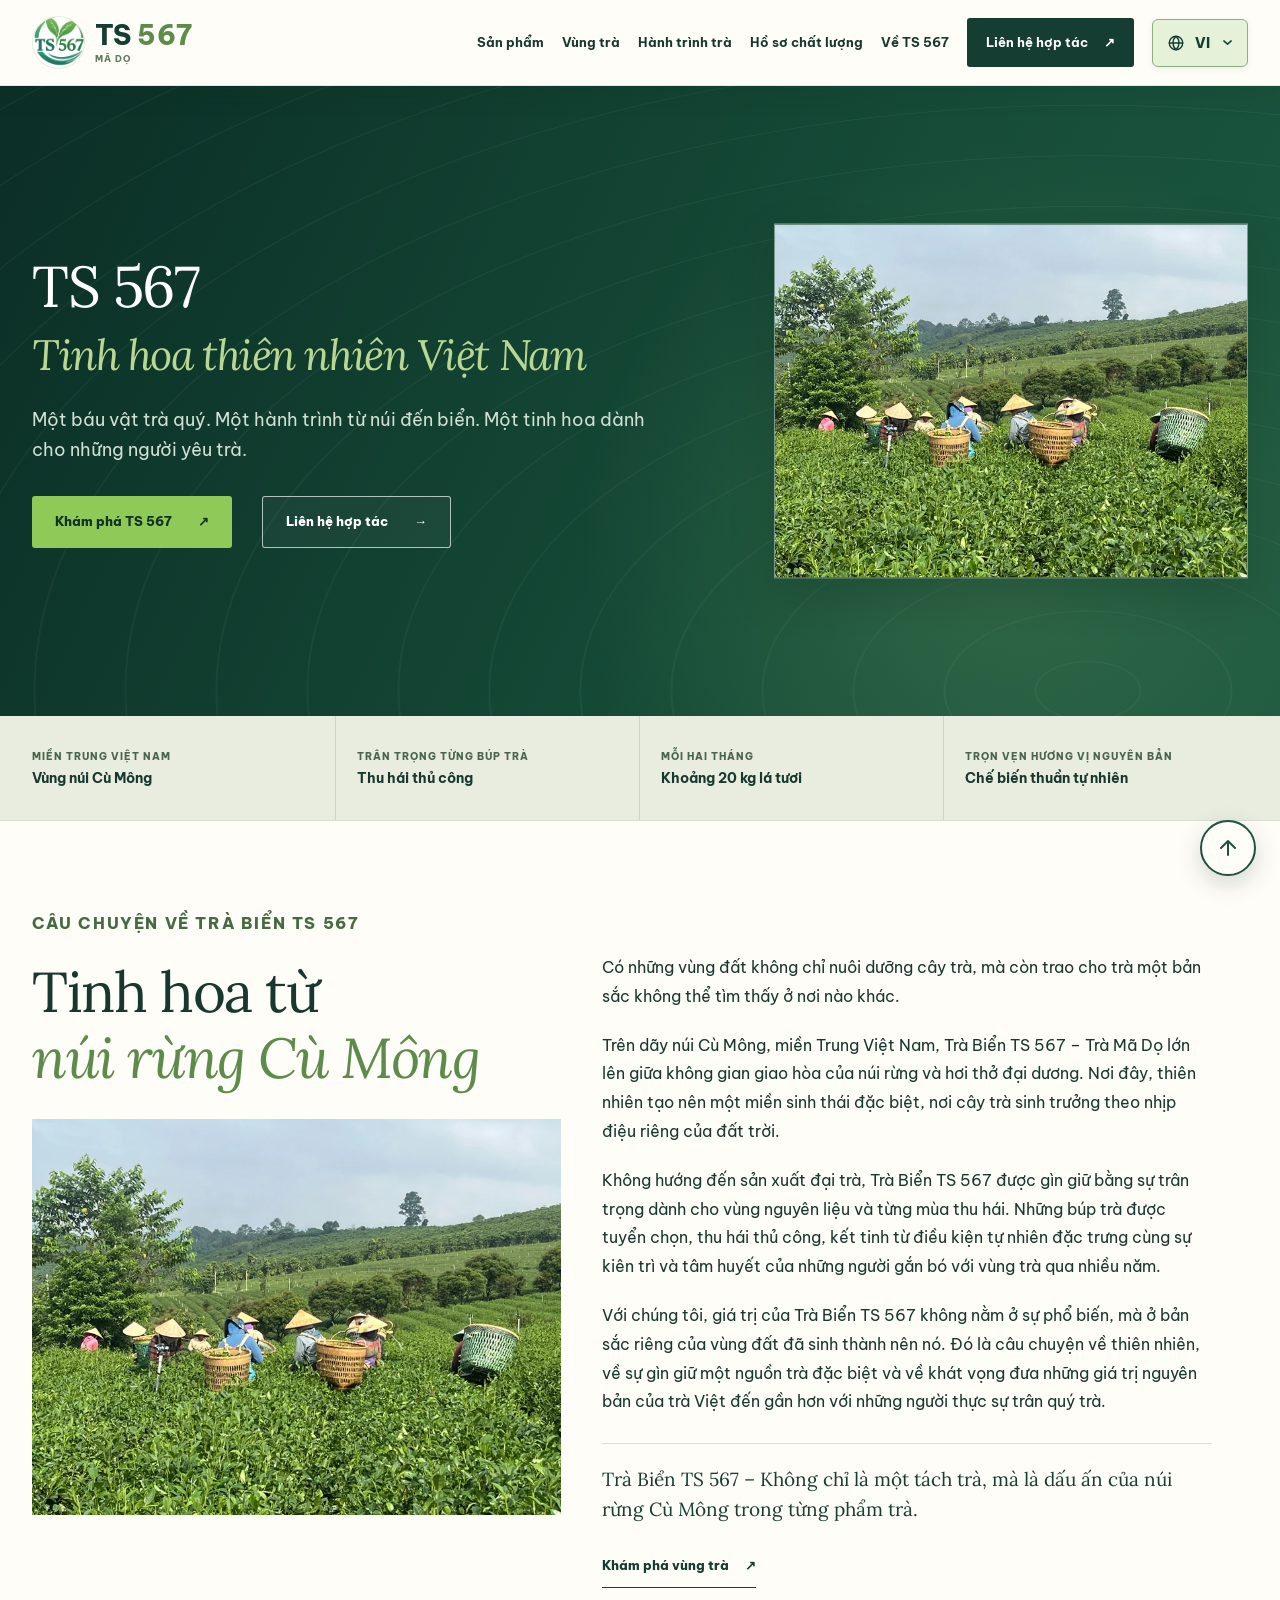
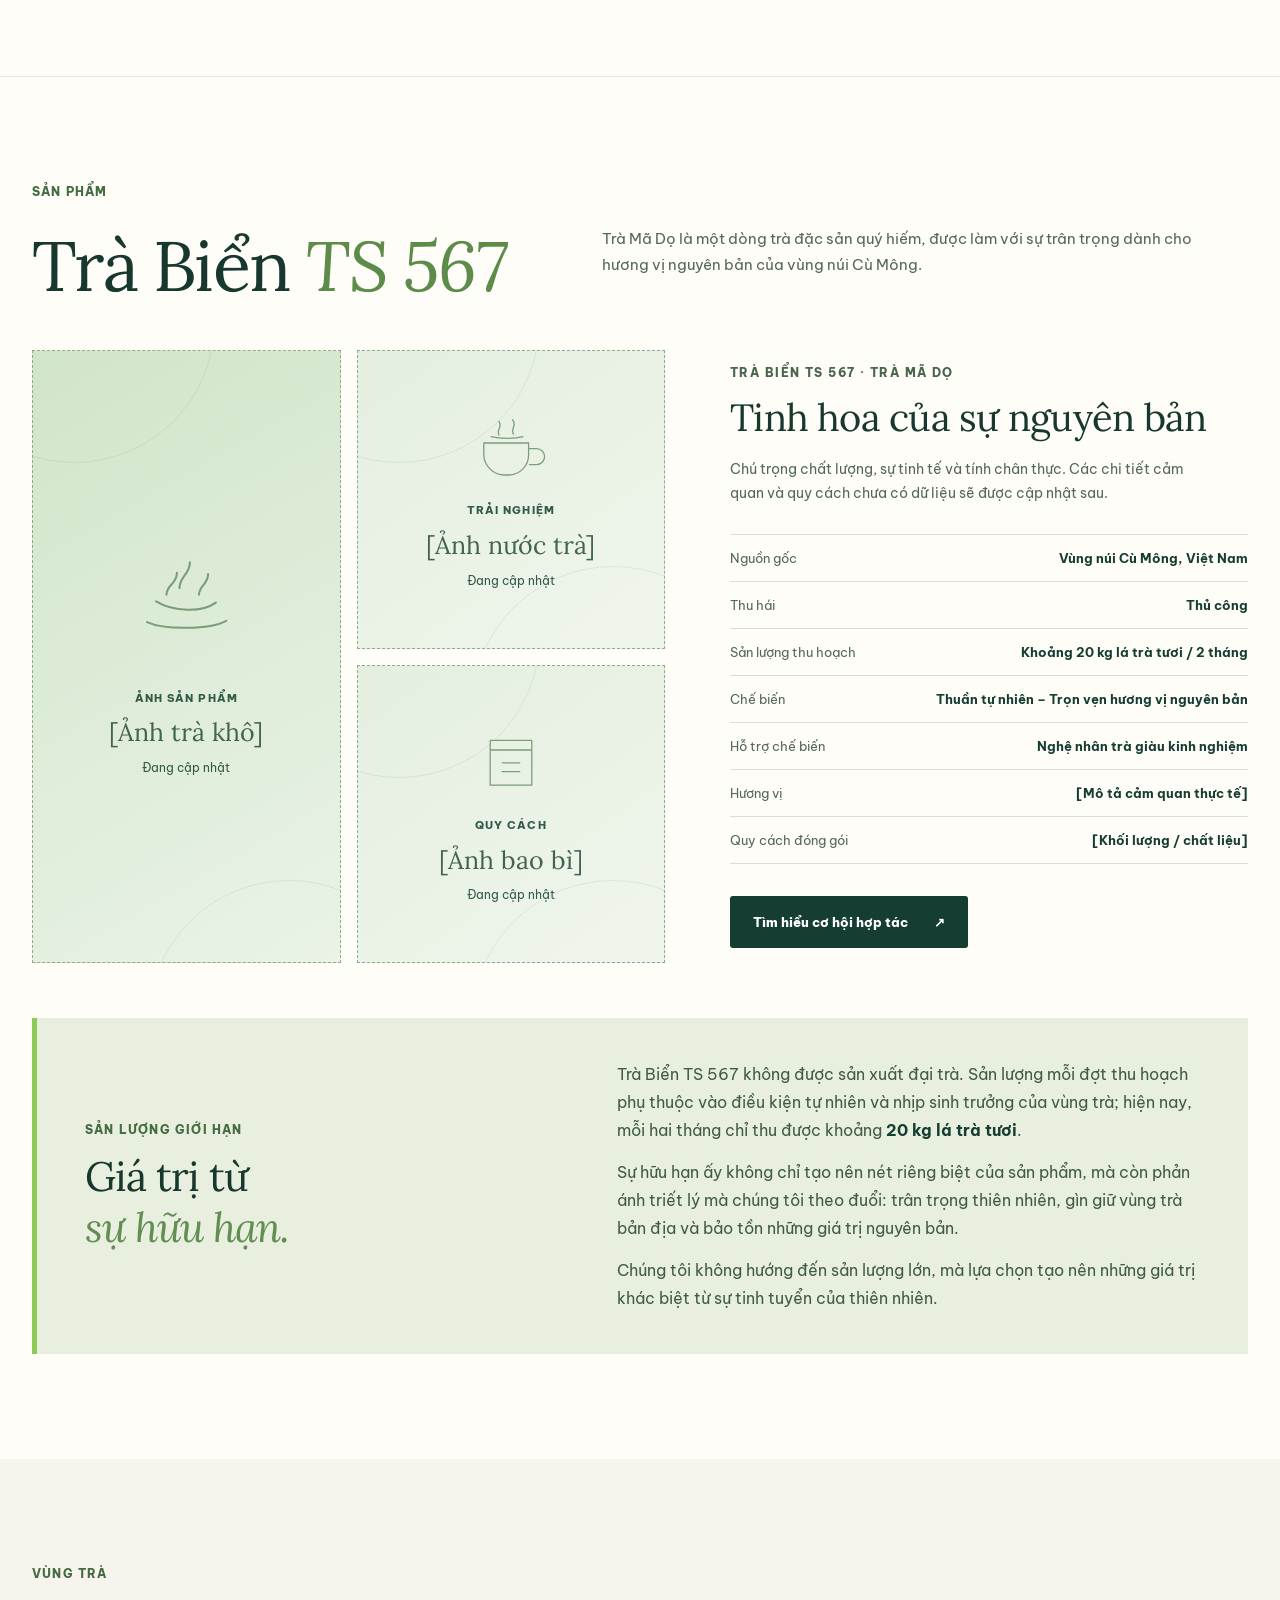
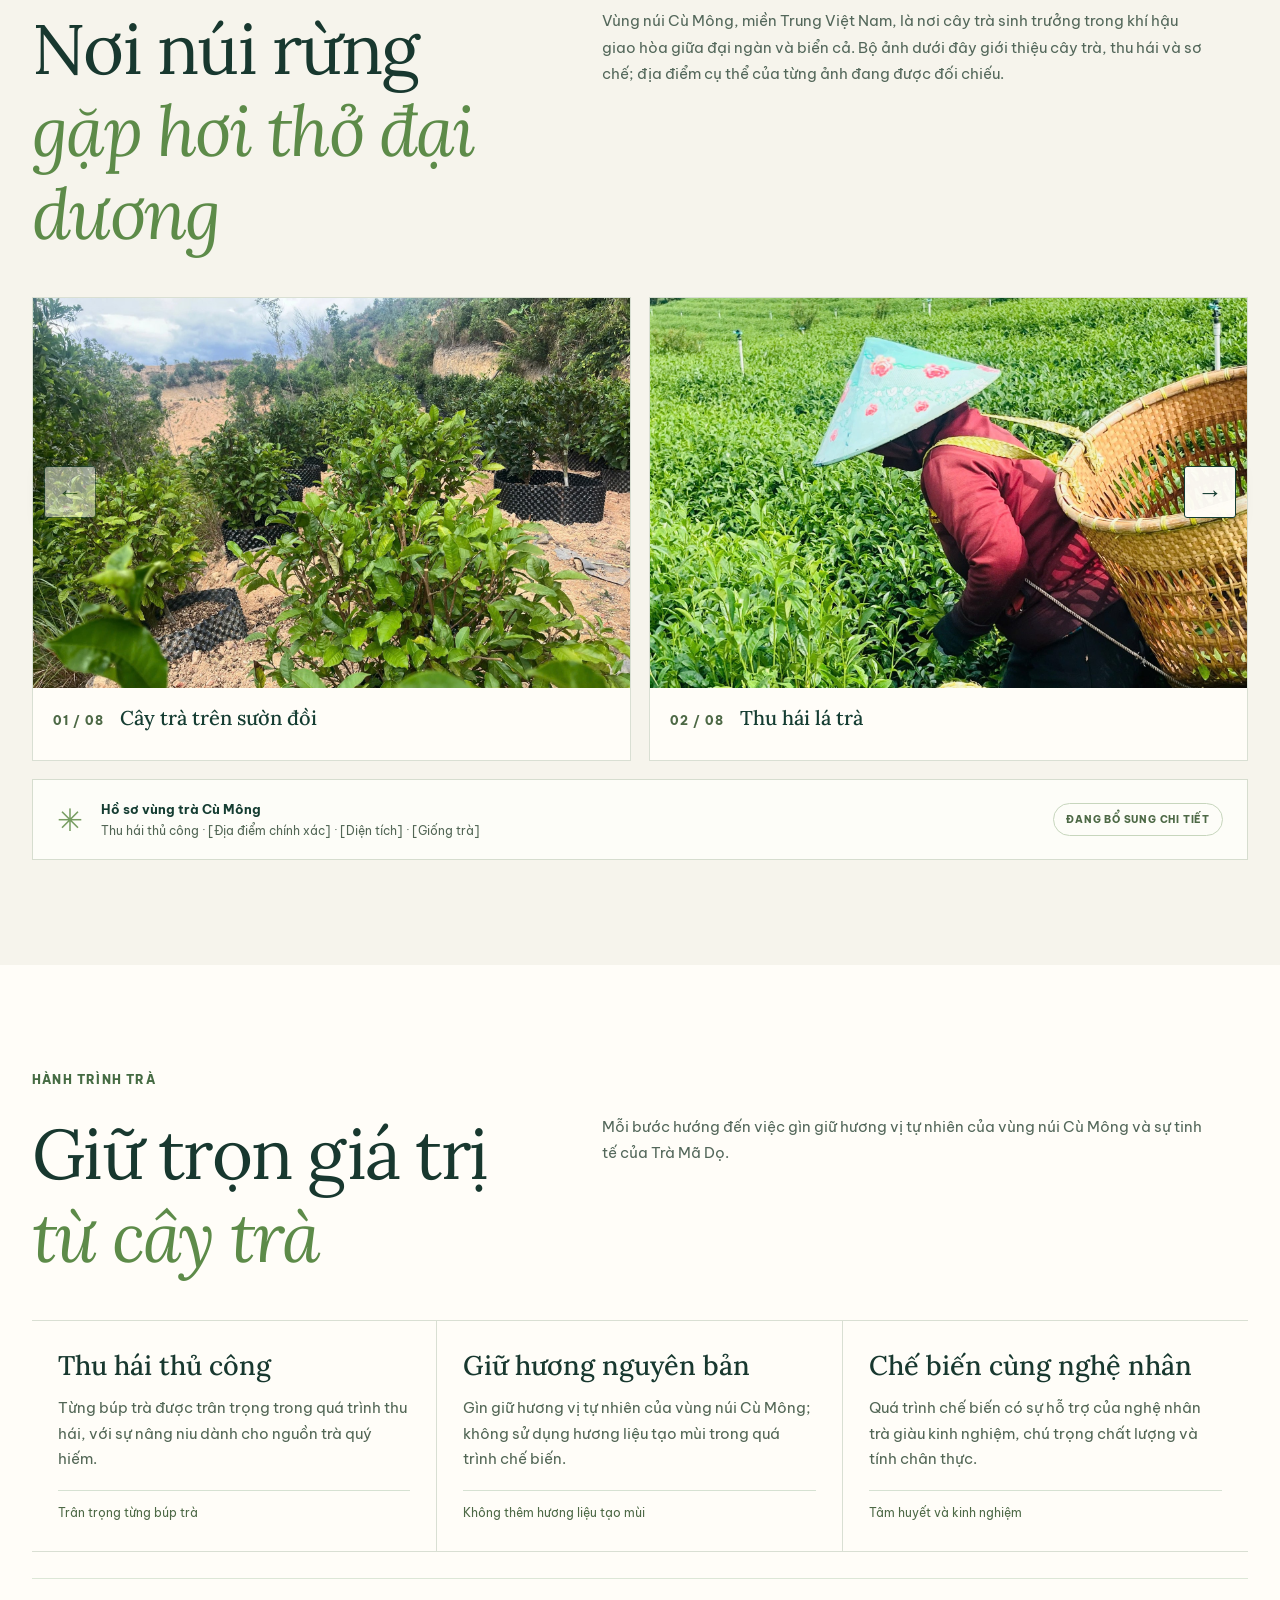
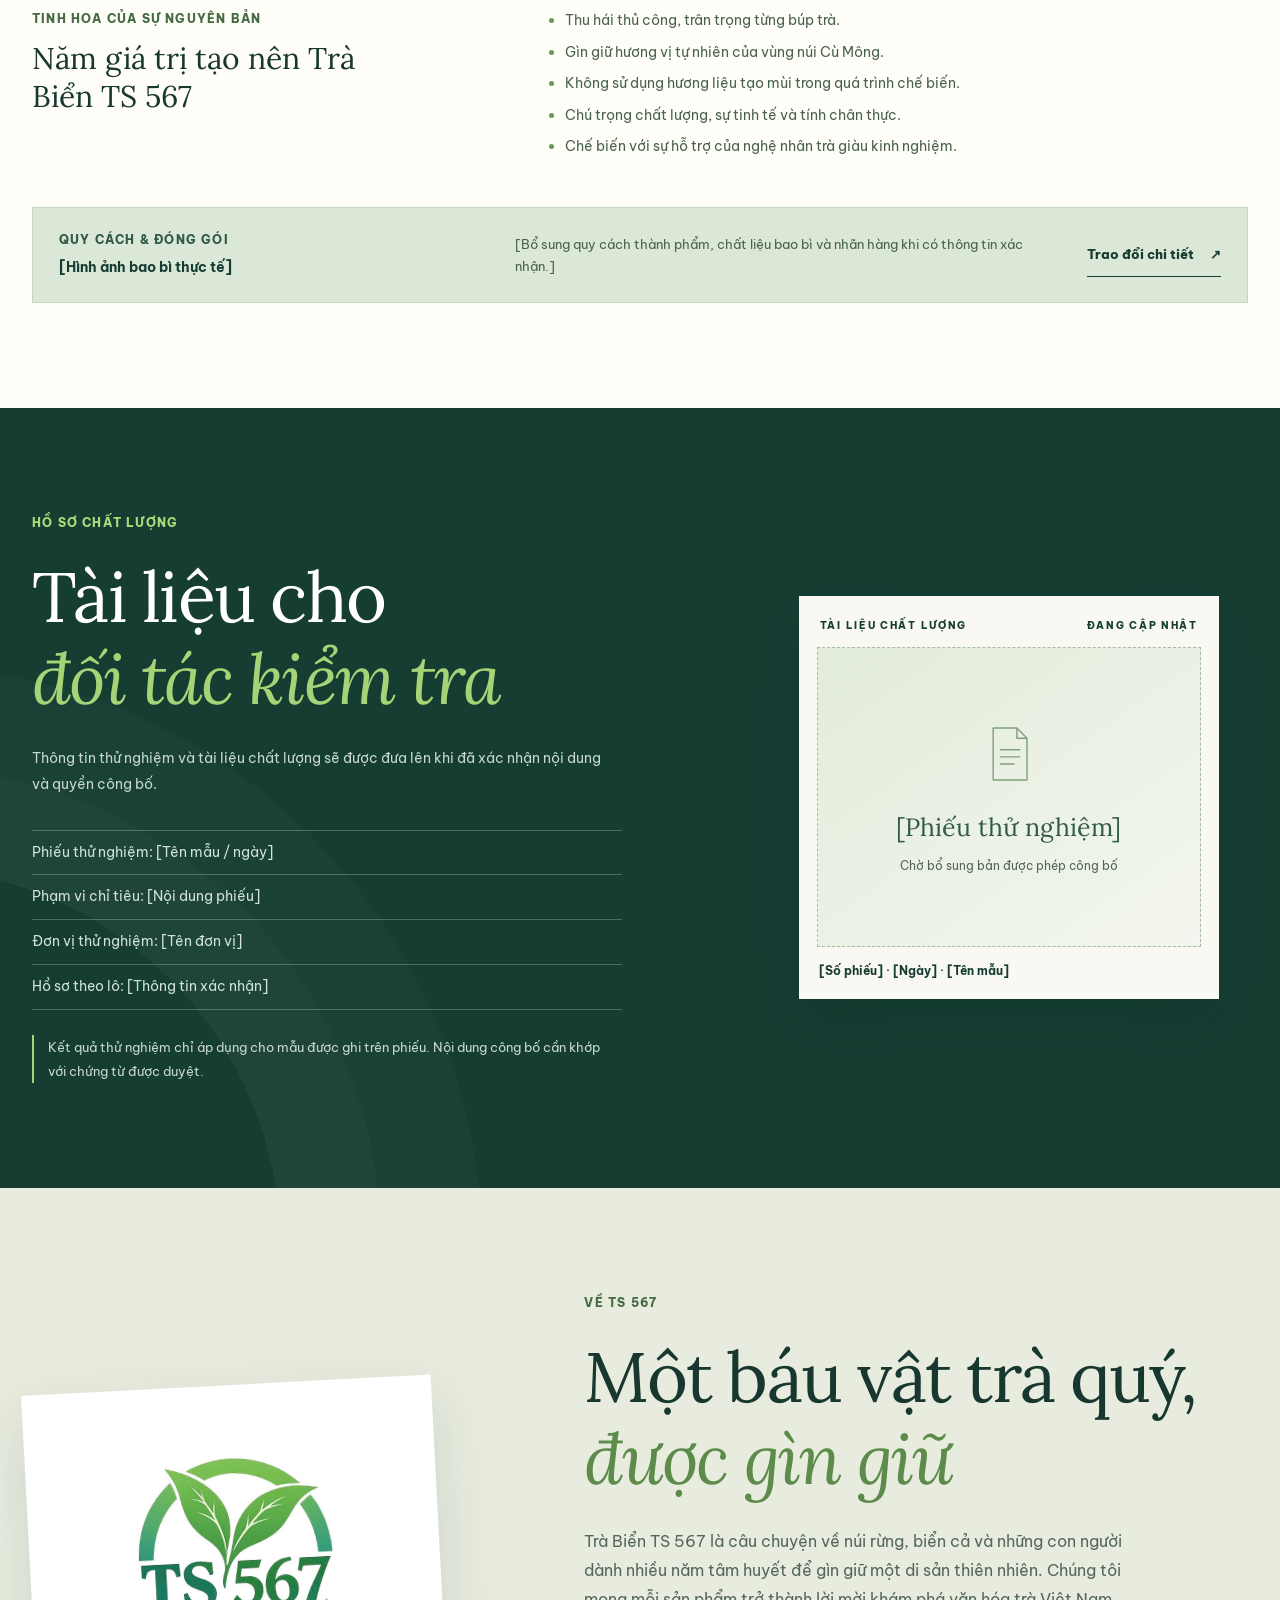
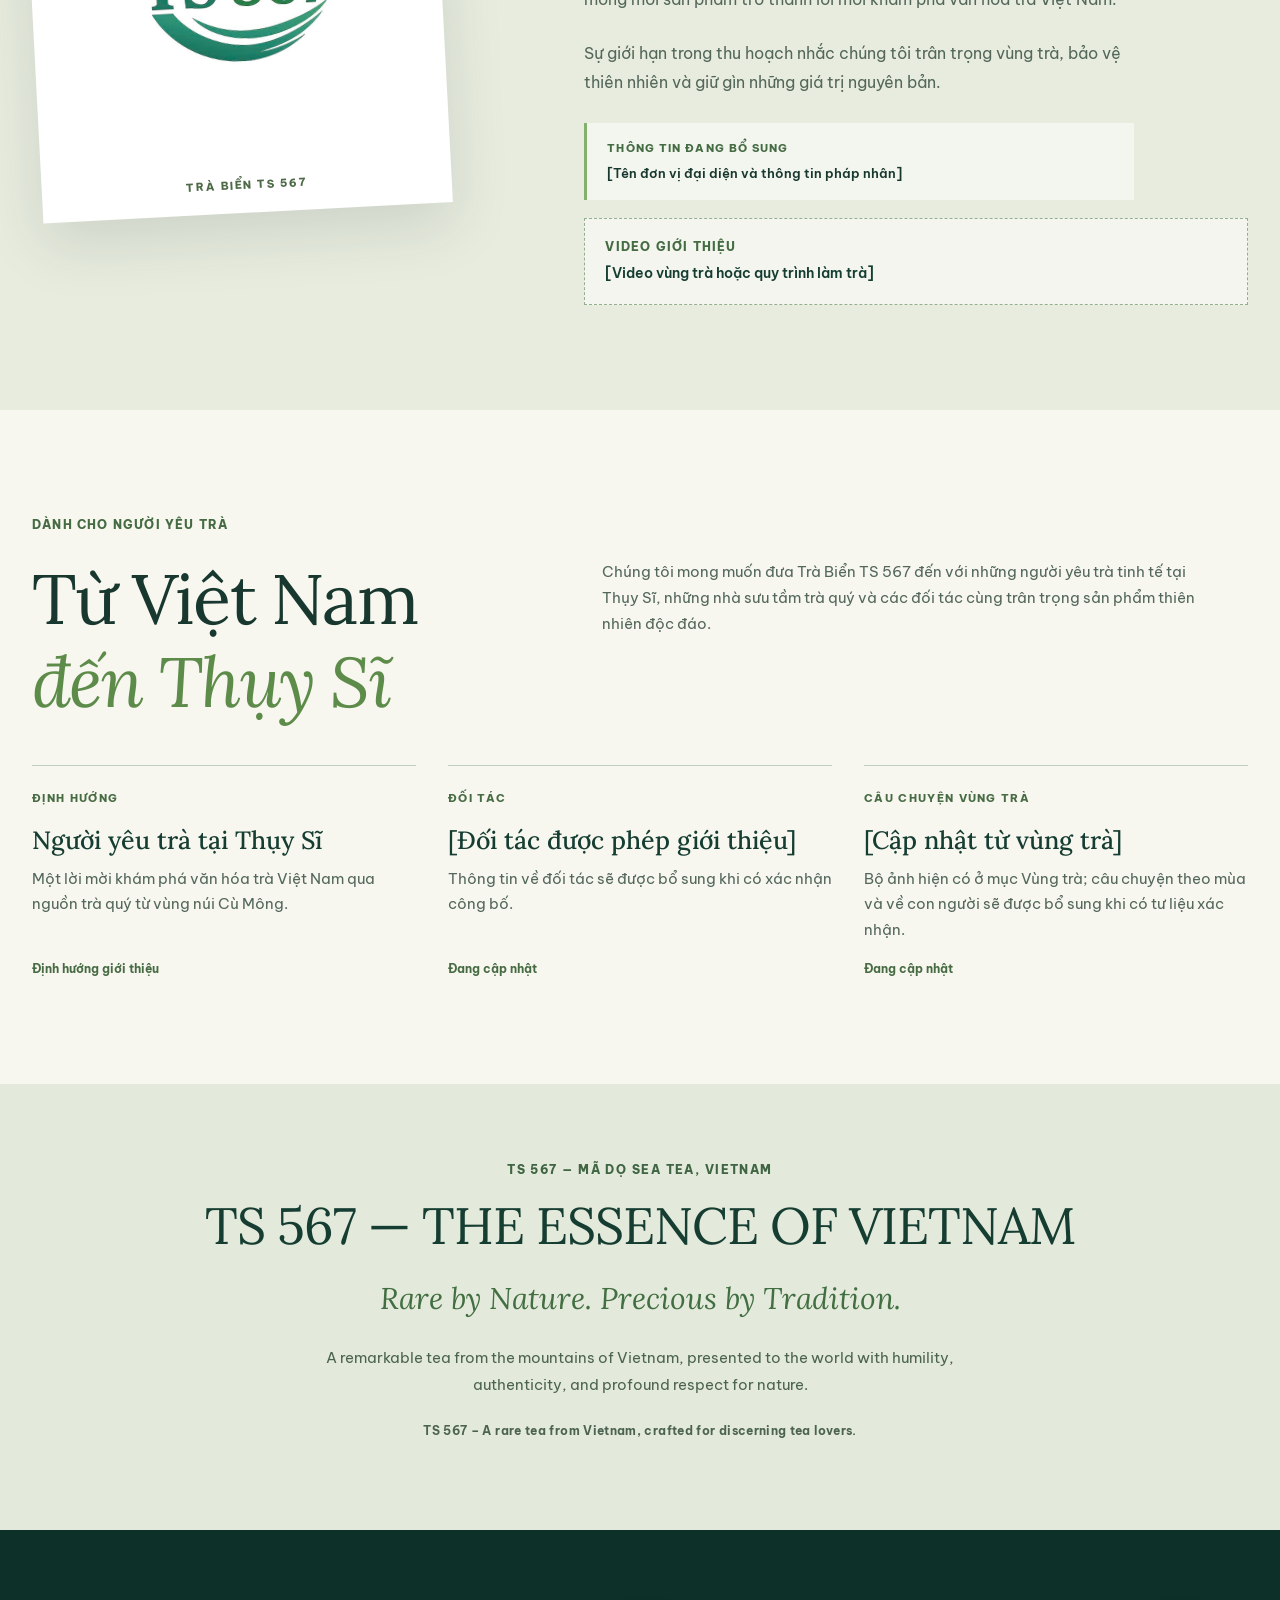
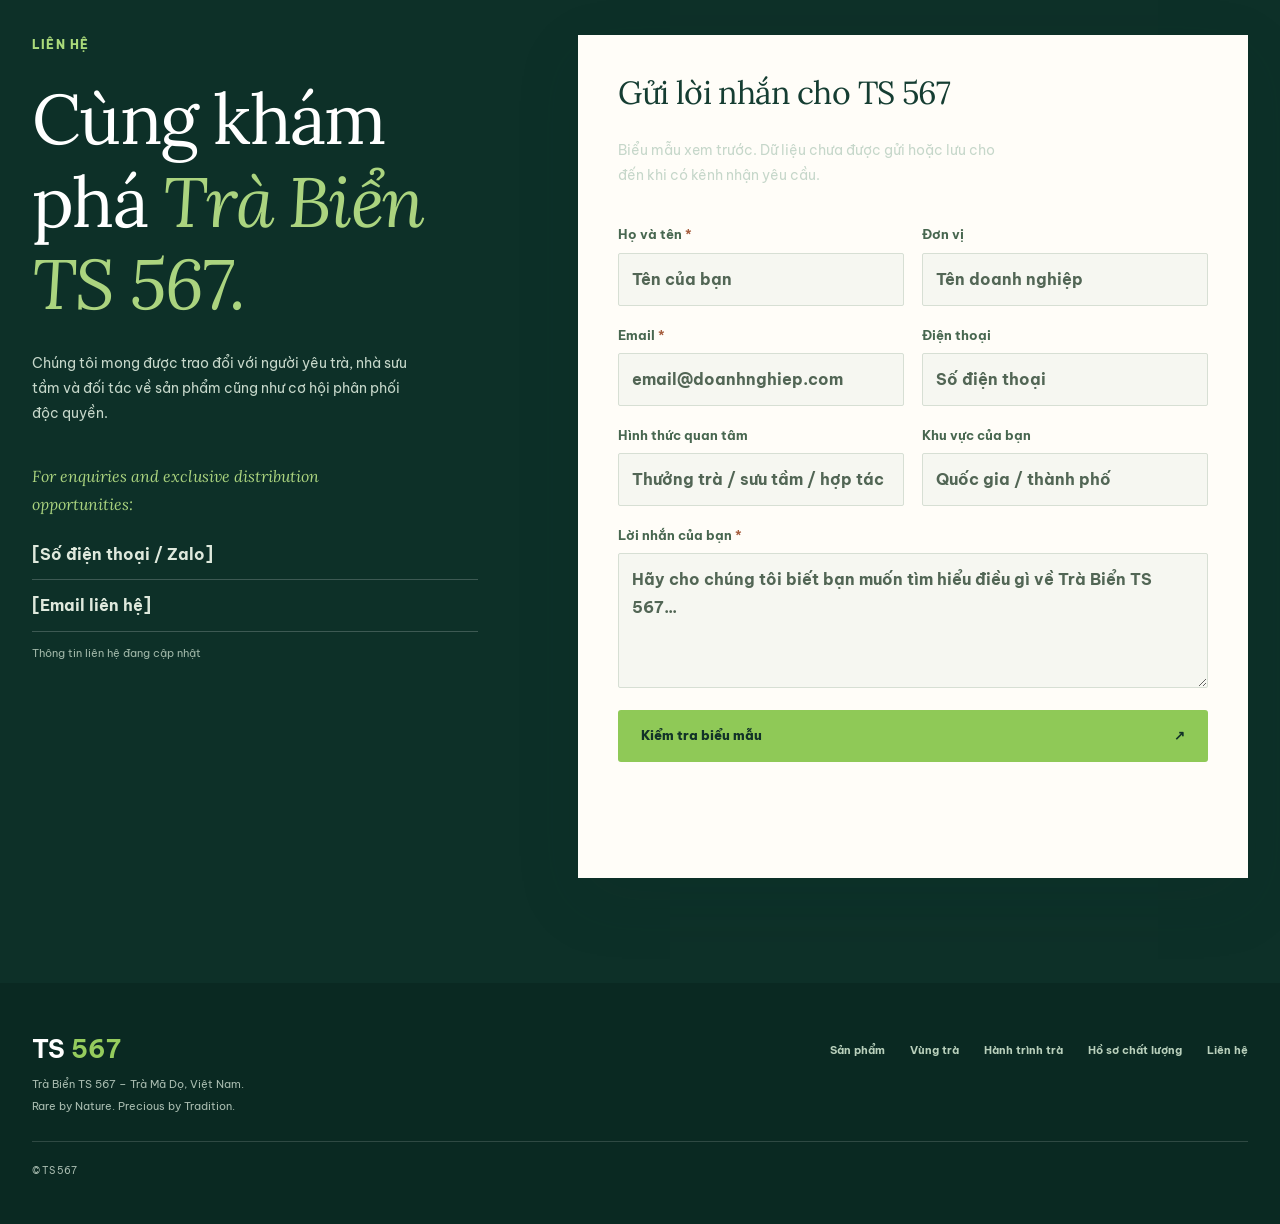
==== index.html @ 3ef8f5aa "Invert floating back-to-top colors on hover and focus" ====
<!doctype html>
<html lang="vi">
  <head>
    <meta charset="utf-8" />
    <meta name="viewport" content="width=device-width, initial-scale=1" />
    <meta name="theme-color" content="#153d32" />
    <meta name="description" content="TS 567 – Trà Mã Dọ từ vùng núi Cù Mông, Việt Nam. Thu hái thủ công, sản lượng lá tươi giới hạn, dành cho người yêu trà và đối tác trân trọng sự nguyên bản." />
    <title>TS 567 — Trà Mã Dọ từ núi Cù Mông</title>
    <link rel="canonical" href="https://minhquang170405-create.github.io/Fresh-tea-supplier/" />
    <link rel="alternate" hreflang="vi" href="https://minhquang170405-create.github.io/Fresh-tea-supplier/" />
    <link rel="alternate" hreflang="en" href="https://minhquang170405-create.github.io/Fresh-tea-supplier/en.html" />
    <link rel="alternate" hreflang="zh-CN" href="https://minhquang170405-create.github.io/Fresh-tea-supplier/zh-cn.html" />
    <link rel="alternate" hreflang="zh-TW" href="https://minhquang170405-create.github.io/Fresh-tea-supplier/zh-tw.html" />
    <link rel="alternate" hreflang="x-default" href="https://minhquang170405-create.github.io/Fresh-tea-supplier/" />
    <link rel="stylesheet" href="fonts.css" />
    <link rel="stylesheet" href="styles.css?v=20261108e" />
    <script src="script.js?v=20261106b" defer></script>
  </head>
  <body id="top">
    <a class="skip-link" href="#main">Bỏ qua điều hướng</a>

    <header class="site-header">
      <div class="nav-shell wrap">
        <a class="brand" href="#top" aria-label="TS 567 — về đầu trang">
          <span class="brand-image"><img src="assets/logo.jpg" alt="Biểu trưng lá trà TS 567" /></span>
          <span class="brand-copy"><strong>TS <em>567</em></strong><small>MÃ DỌ</small></span>
        </a>
        <nav class="site-nav" id="site-nav" aria-label="Điều hướng chính">
          <a href="#san-pham">Sản phẩm</a>
          <a href="#vung-tra">Vùng trà</a>
          <a href="#quy-trinh">Hành trình trà</a>
          <a href="#thu-nghiem">Hồ sơ chất lượng</a>
          <a href="#ve-ts567">Về TS 567</a>
          <a class="nav-cta" href="#lien-he">Liên hệ hợp tác <span aria-hidden="true">↗</span></a>
        </nav>
        <details class="language-switcher">
          <summary aria-label="Chọn ngôn ngữ, hiện tại: Tiếng Việt"><svg class="language-icon" viewBox="0 0 24 24" fill="none" stroke="currentColor" stroke-width="1.8" stroke-linecap="round" stroke-linejoin="round" aria-hidden="true"><circle cx="12" cy="12" r="9" /><path d="M3 12h18M12 3c2.5 2.4 4 5.7 4 9s-1.5 6.6-4 9c-2.5-2.4-4-5.7-4-9s1.5-6.6 4-9Z" /></svg><span class="language-code">VI</span><svg class="language-chevron" viewBox="0 0 16 16" fill="none" stroke="currentColor" stroke-width="1.8" stroke-linecap="round" stroke-linejoin="round" aria-hidden="true"><path d="m3.5 6 4.5 4 4.5-4" /></svg></summary>
          <div class="language-menu">
            <a href="./" lang="vi" aria-current="page">Tiếng Việt</a>
            <a href="en.html" lang="en">English</a>
            <a href="zh-cn.html" lang="zh-CN">简体中文</a>
            <a href="zh-tw.html" lang="zh-TW">繁體中文（台灣）</a>
          </div>
        </details>
        <button class="menu-toggle" type="button" aria-expanded="false" aria-controls="site-nav" aria-label="Mở menu" data-menu-open-label="Mở menu" data-menu-close-label="Đóng menu">
          <span></span><span></span><span></span>
        </button>
      </div>
    </header>

    <main id="main">
      <section class="hero hero-reference" aria-labelledby="hero-title">
        <div class="hero-copy">
          <div class="hero-inner">
            <h1 id="hero-title">TS 567 <span>Tinh hoa thiên nhiên Việt Nam</span></h1>
            <p class="hero-lead">Một báu vật trà quý. Một hành trình từ núi đến biển. Một tinh hoa dành cho những người yêu trà.</p>
            <div class="hero-actions">
              <a class="button button-lime" href="#san-pham">Khám phá TS 567 <span aria-hidden="true">↗</span></a>
              <a class="button button-ghost" href="#lien-he">Liên hệ hợp tác <span aria-hidden="true">→</span></a>
            </div>
          </div>
        </div>
        <figure class="hero-media hero-photo">
          <img src="assets/hero/tea-harvest-1600.webp" srcset="assets/hero/tea-harvest-800.webp 800w, assets/hero/tea-harvest-1600.webp 1600w" sizes="(max-width: 560px) calc(100vw - 32px), (max-width: 980px) calc(100vw - 56px), 40vw" width="1600" height="1200" loading="eager" fetchpriority="high" decoding="async" alt="Những người thu hái lá trà giữa đồi trà xanh" />
        </figure>
      </section>

      <section class="proof-strip" aria-label="Điểm đặc biệt của Trà Biển TS 567">
        <div class="wrap proof-grid">
          <div><strong>Vùng núi Cù Mông</strong><small>MIỀN TRUNG VIỆT NAM</small></div>
          <div><strong>Thu hái thủ công</strong><small>TRÂN TRỌNG TỪNG BÚP TRÀ</small></div>
          <div><strong>Khoảng 20 kg lá tươi</strong><small>MỖI HAI THÁNG</small></div>
          <div><strong>Chế biến thuần tự nhiên</strong><small>TRỌN VẸN HƯƠNG VỊ NGUYÊN BẢN</small></div>
        </div>
      </section>

      <section class="section supplier-intro" aria-labelledby="supplier-title">
        <div class="wrap supplier-intro-grid">
          <div>
            <p class="eyebrow">CÂU CHUYỆN VỀ TRÀ BIỂN TS 567</p>
            <h2 id="supplier-title">Tinh hoa từ<br /><i>núi rừng Cù Mông</i></h2>
            <figure class="supplier-intro-photo"><img src="assets/hero/tea-harvest-1600.webp" srcset="assets/hero/tea-harvest-800.webp 800w, assets/hero/tea-harvest-1600.webp 1600w" sizes="(max-width: 560px) calc(100vw - 32px), (max-width: 980px) calc(100vw - 64px), 42vw" width="1600" height="1200" loading="lazy" decoding="async" alt="Toàn cảnh đồi trà xanh với những người thu hái lá trà" /></figure>
          </div>
          <div>
            <p>Có những vùng đất không chỉ nuôi dưỡng cây trà, mà còn trao cho trà một bản sắc không thể tìm thấy ở nơi nào khác.</p>
            <p>Trên dãy núi Cù Mông, miền Trung Việt Nam, Trà Biển TS 567 – Trà Mã Dọ lớn lên giữa không gian giao hòa của núi rừng và hơi thở đại dương. Nơi đây, thiên nhiên tạo nên một miền sinh thái đặc biệt, nơi cây trà sinh trưởng theo nhịp điệu riêng của đất trời.</p>
            <p>Không hướng đến sản xuất đại trà, Trà Biển TS 567 được gìn giữ bằng sự trân trọng dành cho vùng nguyên liệu và từng mùa thu hái. Những búp trà được tuyển chọn, thu hái thủ công, kết tinh từ điều kiện tự nhiên đặc trưng cùng sự kiên trì và tâm huyết của những người gắn bó với vùng trà qua nhiều năm.</p>
            <p>Với chúng tôi, giá trị của Trà Biển TS 567 không nằm ở sự phổ biến, mà ở bản sắc riêng của vùng đất đã sinh thành nên nó. Đó là câu chuyện về thiên nhiên, về sự gìn giữ một nguồn trà đặc biệt và về khát vọng đưa những giá trị nguyên bản của trà Việt đến gần hơn với những người thực sự trân quý trà.</p>
            <p class="intro-signature">Trà Biển TS 567 – Không chỉ là một tách trà, mà là dấu ấn của núi rừng Cù Mông trong từng phẩm trà.</p>
            <a class="text-link" href="#vung-tra">Khám phá vùng trà <span aria-hidden="true">↗</span></a>
          </div>
        </div>
      </section>

      <section class="section product-section" id="san-pham" aria-labelledby="product-title">
        <div class="wrap">
          <div class="section-heading split-heading">
            <div><p class="eyebrow">SẢN PHẨM</p><h2 id="product-title">Trà Biển <i>TS 567</i></h2></div>
            <p>Trà Mã Dọ là một dòng trà đặc sản quý hiếm, được làm với sự trân trọng dành cho hương vị nguyên bản của vùng núi Cù Mông.</p>
          </div>
          <div class="product-layout">
            <div class="product-visuals" aria-label="Ảnh sản phẩm đang chờ bổ sung">
              <div class="placeholder-card placeholder-primary">
                <svg viewBox="0 0 100 100" aria-hidden="true"><path d="M20 67c13 6 48 6 61-1M27 51c13 8 35 9 46 1M43 29c0 9-8 9-8 17m18-25c0 10-8 10-8 20m22-11c0 8-7 9-7 16"/></svg>
                <span>ẢNH SẢN PHẨM</span><strong>[Ảnh trà khô]</strong><small>Đang cập nhật</small>
              </div>
              <div class="placeholder-card">
                <svg viewBox="0 0 100 100" aria-hidden="true"><path d="M16 45h56v15a25 25 0 0 1-25 25h-5a26 26 0 0 1-26-26V45Zm57 7h9a10 10 0 0 1 0 20h-9M25 37c11 3 29 3 40 0M35 18c5 8-4 10 0 17m17-19c6 8-3 10 1 18"/></svg>
                <span>TRẢI NGHIỆM</span><strong>[Ảnh nước trà]</strong><small>Đang cập nhật</small>
              </div>
              <div class="placeholder-card">
                <svg viewBox="0 0 100 100" aria-hidden="true"><path d="M24 23h52v56H24zM24 35h52M39 51h22M39 62h22"/></svg>
                <span>QUY CÁCH</span><strong>[Ảnh bao bì]</strong><small>Đang cập nhật</small>
              </div>
            </div>
            <div class="product-info">
              <p class="product-kicker">TRÀ BIỂN TS 567 · TRÀ MÃ DỌ</p>
              <h3>Tinh hoa của sự nguyên bản</h3>
              <p class="product-intro">Chú trọng chất lượng, sự tinh tế và tính chân thực. Các chi tiết cảm quan và quy cách chưa có dữ liệu sẽ được cập nhật sau.</p>
              <dl class="spec-list">
                <div><dt>Nguồn gốc</dt><dd>Vùng núi Cù Mông, Việt Nam</dd></div>
                <div><dt>Thu hái</dt><dd>Thủ công</dd></div>
                <div><dt>Sản lượng thu hoạch</dt><dd>Khoảng 20 kg lá trà tươi / 2 tháng</dd></div>
                <div><dt>Chế biến</dt><dd>Thuần tự nhiên – Trọn vẹn hương vị nguyên bản</dd></div>
                <div><dt>Hỗ trợ chế biến</dt><dd>Nghệ nhân trà giàu kinh nghiệm</dd></div>
                <div><dt>Hương vị</dt><dd>[Mô tả cảm quan thực tế]</dd></div>
                <div><dt>Quy cách đóng gói</dt><dd>[Khối lượng / chất liệu]</dd></div>
              </dl>
              <a class="button button-dark" href="#lien-he">Tìm hiểu cơ hội hợp tác <span aria-hidden="true">↗</span></a>
            </div>
          </div>
          <div class="rarity-story">
            <div>
              <p class="eyebrow">SẢN LƯỢNG GIỚI HẠN</p>
              <h3>Giá trị từ<br /><i>sự hữu hạn.</i></h3>
            </div>
            <div>
              <p>Trà Biển TS 567 không được sản xuất đại trà. Sản lượng mỗi đợt thu hoạch phụ thuộc vào điều kiện tự nhiên và nhịp sinh trưởng của vùng trà; hiện nay, mỗi hai tháng chỉ thu được khoảng <strong>20 kg lá trà tươi</strong>.</p>
              <p>Sự hữu hạn ấy không chỉ tạo nên nét riêng biệt của sản phẩm, mà còn phản ánh triết lý mà chúng tôi theo đuổi: trân trọng thiên nhiên, gìn giữ vùng trà bản địa và bảo tồn những giá trị nguyên bản.</p>
              <p>Chúng tôi không hướng đến sản lượng lớn, mà lựa chọn tạo nên những giá trị khác biệt từ sự tinh tuyển của thiên nhiên.</p>
            </div>
          </div>
        </div>
      </section>

      <section class="section garden-section" id="vung-tra" aria-labelledby="garden-title">
        <div class="wrap">
          <div class="section-heading split-heading">
            <div><p class="eyebrow">VÙNG TRÀ</p><h2 id="garden-title">Nơi núi rừng<br /><i>gặp hơi thở đại dương</i></h2></div>
            <p>Vùng núi Cù Mông, miền Trung Việt Nam, là nơi cây trà sinh trưởng trong khí hậu giao hòa giữa đại ngàn và biển cả. Bộ ảnh dưới đây giới thiệu cây trà, thu hái và sơ chế; địa điểm cụ thể của từng ảnh đang được đối chiếu.</p>
          </div>
          <div class="gallery-shell" data-gallery>
            <div class="gallery-controls">
              <button class="gallery-arrow" type="button" data-gallery-prev aria-label="Ảnh trước" aria-controls="tea-gallery">←</button>
              <button class="gallery-arrow" type="button" data-gallery-next aria-label="Ảnh tiếp theo" aria-controls="tea-gallery">→</button>
            </div>
            <div class="gallery-track" id="tea-gallery" tabindex="0" role="region" aria-label="Thư viện ảnh về cây trà và quá trình làm trà">
              <figure class="gallery-card"><img src="assets/gallery/01-vuon-tra.jpg" width="1800" height="1350" loading="lazy" decoding="async" alt="Những cây trà xanh trên sườn đồi"><figcaption><span>01 / 08</span><strong>Cây trà trên sườn đồi</strong></figcaption></figure>
              <figure class="gallery-card"><img src="assets/gallery/02-thu-hai.jpg" width="1800" height="1392" loading="lazy" decoding="async" alt="Người hái lá trà trong vườn"><figcaption><span>02 / 08</span><strong>Thu hái lá trà</strong></figcaption></figure>
              <figure class="gallery-card"><img src="assets/gallery/03-bup-tra.jpg" width="1350" height="1800" loading="lazy" decoding="async" alt="Búp trà tươi được cầm trên tay"><figcaption><span>03 / 08</span><strong>Búp trà tươi</strong></figcaption></figure>
              <figure class="gallery-card"><img src="assets/gallery/04-gio-tra.jpg" width="1800" height="1350" loading="lazy" decoding="async" alt="Người đeo giỏ giữa vườn trà"><figcaption><span>04 / 08</span><strong>Giỏ trà trong buổi thu hái</strong></figcaption></figure>
              <figure class="gallery-card"><img src="assets/gallery/05-trai-la.jpg" width="1148" height="861" loading="lazy" decoding="async" alt="Lá trà được trải trên những tấm bạt"><figcaption><span>05 / 08</span><strong>Lá trà được trải trên bạt</strong></figcaption></figure>
              <figure class="gallery-card"><img src="assets/gallery/06-sang-tre.jpg" width="1800" height="1350" loading="lazy" decoding="async" alt="Lá trà được xếp vào sàng tre"><figcaption><span>06 / 08</span><strong>Lá trà trên sàng tre</strong></figcaption></figure>
              <figure class="gallery-card"><img src="assets/gallery/07-khay-tra.jpg" width="1800" height="1350" loading="lazy" decoding="async" alt="Các khay trà xếp tầng trong khu sơ chế"><figcaption><span>07 / 08</span><strong>Khay trà xếp tầng</strong></figcaption></figure>
              <figure class="gallery-card"><img src="assets/gallery/08-so-che.jpg" width="1800" height="1350" loading="lazy" decoding="async" alt="Lá trà được trải dưới mái che"><figcaption><span>08 / 08</span><strong>Lá trà trong khu sơ chế</strong></figcaption></figure>
            </div>
          </div>
          <div class="origin-note"><span class="origin-icon" aria-hidden="true">✳</span><p><strong>Hồ sơ vùng trà Cù Mông</strong><br />Thu hái thủ công · [Địa điểm chính xác] · [Diện tích] · [Giống trà]</p><span class="status-pill">Đang bổ sung chi tiết</span></div>
        </div>
      </section>

      <section class="section process-section" id="quy-trinh" aria-labelledby="process-title"><div class="wrap"><div class="section-heading split-heading"><div><p class="eyebrow">HÀNH TRÌNH TRÀ</p><h2 id="process-title">Giữ trọn giá trị<br /><i>từ cây trà</i></h2></div><p>Mỗi bước hướng đến việc gìn giữ hương vị tự nhiên của vùng núi Cù Mông và sự tinh tế của Trà Mã Dọ.</p></div><div class="steps-grid"><article class="step-card"><h3>Thu hái thủ công</h3><p>Từng búp trà được trân trọng trong quá trình thu hái, với sự nâng niu dành cho nguồn trà quý hiếm.</p><small>Trân trọng từng búp trà</small></article><article class="step-card"><h3>Giữ hương nguyên bản</h3><p>Gìn giữ hương vị tự nhiên của vùng núi Cù Mông; không sử dụng hương liệu tạo mùi trong quá trình chế biến.</p><small>Không thêm hương liệu tạo mùi</small></article><article class="step-card"><h3>Chế biến cùng nghệ nhân</h3><p>Quá trình chế biến có sự hỗ trợ của nghệ nhân trà giàu kinh nghiệm, chú trọng chất lượng và tính chân thực.</p><small>Tâm huyết và kinh nghiệm</small></article></div><div class="essence-principles"><div><p class="eyebrow">TINH HOA CỦA SỰ NGUYÊN BẢN</p><h3>Năm giá trị tạo nên Trà Biển TS 567</h3></div><ul><li>Thu hái thủ công, trân trọng từng búp trà.</li><li>Gìn giữ hương vị tự nhiên của vùng núi Cù Mông.</li><li>Không sử dụng hương liệu tạo mùi trong quá trình chế biến.</li><li>Chú trọng chất lượng, sự tinh tế và tính chân thực.</li><li>Chế biến với sự hỗ trợ của nghệ nhân trà giàu kinh nghiệm.</li></ul></div><div class="packing-note"><div><span>QUY CÁCH &amp; ĐÓNG GÓI</span><strong>[Hình ảnh bao bì thực tế]</strong></div><p>[Bổ sung quy cách thành phẩm, chất liệu bao bì và nhãn hàng khi có thông tin xác nhận.]</p><a class="text-link" href="#lien-he">Trao đổi chi tiết <span aria-hidden="true">↗</span></a></div></div></section>

      <section class="section quality-section" id="thu-nghiem" aria-labelledby="quality-title">
        <div class="wrap quality-layout">
          <div class="quality-copy">
            <p class="eyebrow light">HỒ SƠ CHẤT LƯỢNG</p>
            <h2 id="quality-title">Tài liệu cho <i>đối tác kiểm tra</i></h2>
            <p>Thông tin thử nghiệm và tài liệu chất lượng sẽ được đưa lên khi đã xác nhận nội dung và quyền công bố.</p>
            <div class="metric-grid">
              <div><span>Phiếu thử nghiệm: [Tên mẫu / ngày]</span></div>
              <div><span>Phạm vi chỉ tiêu: [Nội dung phiếu]</span></div>
              <div><span>Đơn vị thử nghiệm: [Tên đơn vị]</span></div>
              <div><span>Hồ sơ theo lô: [Thông tin xác nhận]</span></div>
            </div>
            <p class="quality-caution">Kết quả thử nghiệm chỉ áp dụng cho mẫu được ghi trên phiếu. Nội dung công bố cần khớp với chứng từ được duyệt.</p>
          </div>
          <div class="report-card">
            <div class="report-top"><span>TÀI LIỆU CHẤT LƯỢNG</span><span>ĐANG CẬP NHẬT</span></div>
            <div class="report-image-placeholder" aria-label="Phiếu thử nghiệm đang chờ duyệt để công bố">
              <svg viewBox="0 0 100 100" aria-hidden="true"><path d="M28 14h33l14 14v58H28zM61 14v14h14M38 44h27M38 54h27M38 64h19" /></svg>
              <strong>[Phiếu thử nghiệm]</strong><small>Chờ bổ sung bản được phép công bố</small>
            </div>
            <div class="report-footer"><strong>[Số phiếu] · [Ngày] · [Tên mẫu]</strong></div>
          </div>
        </div>
      </section>

      <section class="section about-section" id="ve-ts567" aria-labelledby="about-title">
        <div class="wrap about-layout">
          <div class="about-logo"><img src="assets/logo.jpg" alt="Logo TS 567 với hai lá trà màu xanh" loading="lazy" /><small>TRÀ BIỂN TS 567</small></div>
          <div class="about-copy"><p class="eyebrow">VỀ TS 567</p><h2 id="about-title">Một báu vật trà quý, <i>được gìn giữ</i></h2><p>Trà Biển TS 567 là câu chuyện về núi rừng, biển cả và những con người dành nhiều năm tâm huyết để gìn giữ một di sản thiên nhiên. Chúng tôi mong mỗi sản phẩm trở thành lời mời khám phá văn hóa trà Việt Nam.</p><p>Sự giới hạn trong thu hoạch nhắc chúng tôi trân trọng vùng trà, bảo vệ thiên nhiên và giữ gìn những giá trị nguyên bản.</p><div class="about-placeholder"><span>THÔNG TIN ĐANG BỔ SUNG</span><strong>[Tên đơn vị đại diện và thông tin pháp nhân]</strong></div><div class="video-placeholder"><span>VIDEO GIỚI THIỆU</span><strong>[Video vùng trà hoặc quy trình làm trà]</strong></div></div>
        </div>
      </section>

      <section class="section future-section" aria-labelledby="future-title"><div class="wrap"><div class="section-heading split-heading"><div><p class="eyebrow">DÀNH CHO NGƯỜI YÊU TRÀ</p><h2 id="future-title">Từ Việt Nam <i>đến Thụy Sĩ</i></h2></div><p>Chúng tôi mong muốn đưa Trà Biển TS 567 đến với những người yêu trà tinh tế tại Thụy Sĩ, những nhà sưu tầm trà quý và các đối tác cùng trân trọng sản phẩm thiên nhiên độc đáo.</p></div><div class="future-grid"><article><span>ĐỊNH HƯỚNG</span><h3>Người yêu trà tại Thụy Sĩ</h3><p>Một lời mời khám phá văn hóa trà Việt Nam qua nguồn trà quý từ vùng núi Cù Mông.</p><small>Định hướng giới thiệu</small></article><article><span>ĐỐI TÁC</span><h3>[Đối tác được phép giới thiệu]</h3><p>Thông tin về đối tác sẽ được bổ sung khi có xác nhận công bố.</p><small>Đang cập nhật</small></article><article><span>CÂU CHUYỆN VÙNG TRÀ</span><h3>[Cập nhật từ vùng trà]</h3><p>Bộ ảnh hiện có ở mục Vùng trà; câu chuyện theo mùa và về con người sẽ được bổ sung khi có tư liệu xác nhận.</p><small>Đang cập nhật</small></article></div></div></section>

      <section class="english-statement" lang="en" aria-labelledby="english-title"><div class="wrap english-statement-inner"><p class="english-overline">TS 567 — Mã Dọ Sea Tea, Vietnam</p><h2 id="english-title">TS 567 — THE ESSENCE OF VIETNAM</h2><p class="english-tagline">Rare by Nature. Precious by Tradition.</p><p>A remarkable tea from the mountains of Vietnam, presented to the world with humility, authenticity, and profound respect for nature.</p><p class="english-closing">TS 567 – A rare tea from Vietnam, crafted for discerning tea lovers.</p></div></section>


      <section class="contact-section" id="lien-he" aria-labelledby="contact-title">
        <div class="wrap contact-layout">
          <div><p class="eyebrow light">LIÊN HỆ</p><h2 id="contact-title">Cùng khám phá <i>Trà Biển TS 567.</i></h2><p>Chúng tôi mong được trao đổi với người yêu trà, nhà sưu tầm và đối tác về sản phẩm cũng như cơ hội phân phối độc quyền.</p><p class="contact-english" lang="en">For enquiries and exclusive distribution opportunities:</p><div class="contact-placeholder"><span>[Số điện thoại / Zalo]</span><span>[Email liên hệ]</span><small>Thông tin liên hệ đang cập nhật</small></div></div>
          <div id="quote-form" class="quote-form" role="group" aria-labelledby="quote-title" aria-describedby="quote-note" data-preview-message="Biểu mẫu hợp lệ nhưng đang ở chế độ xem trước. Dữ liệu chưa được gửi hoặc lưu.">
            <h3 id="quote-title">Gửi lời nhắn cho TS 567</h3><p id="quote-note">Biểu mẫu xem trước. Dữ liệu chưa được gửi hoặc lưu cho đến khi có kênh nhận yêu cầu.</p>
            <div class="form-row"><label>Họ và tên <span>*</span><input name="name" autocomplete="name" required placeholder="Tên của bạn" /></label><label>Đơn vị<input name="company" autocomplete="organization" placeholder="Tên doanh nghiệp" /></label></div>
            <div class="form-row"><label>Email <span>*</span><input name="email" type="email" autocomplete="email" required placeholder="email@doanhnghiep.com" /></label><label>Điện thoại<input name="phone" type="tel" autocomplete="tel" placeholder="Số điện thoại" /></label></div>
            <div class="form-row"><label>Hình thức quan tâm<input name="interest" placeholder="Thưởng trà / sưu tầm / hợp tác" /></label><label>Khu vực của bạn<input name="destination" placeholder="Quốc gia / thành phố" /></label></div>
            <label>Lời nhắn của bạn <span>*</span><textarea name="message" rows="4" required placeholder="Hãy cho chúng tôi biết bạn muốn tìm hiểu điều gì về Trà Biển TS 567..."></textarea></label>
            <button class="button button-lime form-submit" type="button">Kiểm tra biểu mẫu <span aria-hidden="true">↗</span></button>
            <p class="form-status" id="form-status" role="status" aria-live="polite"></p>
          </div>
        </div>
      </section>
    </main>

    <footer class="site-footer"><div class="wrap footer-layout"><div><strong>TS <span>567</span></strong><p>Trà Biển TS 567 – Trà Mã Dọ, Việt Nam.</p><p lang="en">Rare by Nature. Precious by Tradition.</p></div><div><a href="#san-pham">Sản phẩm</a><a href="#vung-tra">Vùng trà</a><a href="#quy-trinh">Hành trình trà</a><a href="#thu-nghiem">Hồ sơ chất lượng</a><a href="#lien-he">Liên hệ</a></div><small>© TS 567</small></div></footer>

    <a class="back-to-top" href="#top" aria-label="Lên đầu trang" title="Lên đầu trang"><svg viewBox="0 0 24 24" aria-hidden="true" focusable="false"><path d="M12 19V5M5 12l7-7 7 7" /></svg></a>

  </body>
</html>
---- fonts.css ----
/* vietnamese */
@font-face {
  font-family: 'Be Vietnam Pro';
  font-style: normal;
  font-weight: 400;
  font-display: swap;
  src: url(fonts/be-vietnam-pro-normal-400-vietnamese.woff2) format('woff2');
  unicode-range: U+0102-0103, U+0110-0111, U+0128-0129, U+0168-0169, U+01A0-01A1, U+01AF-01B0, U+0300-0301, U+0303-0304, U+0308-0309, U+0323, U+0329, U+1EA0-1EF9, U+20AB;
}
/* latin */
@font-face {
  font-family: 'Be Vietnam Pro';
  font-style: normal;
  font-weight: 400;
  font-display: swap;
  src: url(fonts/be-vietnam-pro-normal-400-latin.woff2) format('woff2');
  unicode-range: U+0000-00FF, U+0131, U+0152-0153, U+02BB-02BC, U+02C6, U+02DA, U+02DC, U+0304, U+0308, U+0329, U+2000-206F, U+20AC, U+2122, U+2191, U+2193, U+2212, U+2215, U+FEFF, U+FFFD;
}
/* vietnamese */
@font-face {
  font-family: 'Be Vietnam Pro';
  font-style: normal;
  font-weight: 500;
  font-display: swap;
  src: url(fonts/be-vietnam-pro-normal-500-vietnamese.woff2) format('woff2');
  unicode-range: U+0102-0103, U+0110-0111, U+0128-0129, U+0168-0169, U+01A0-01A1, U+01AF-01B0, U+0300-0301, U+0303-0304, U+0308-0309, U+0323, U+0329, U+1EA0-1EF9, U+20AB;
}
/* latin */
@font-face {
  font-family: 'Be Vietnam Pro';
  font-style: normal;
  font-weight: 500;
  font-display: swap;
  src: url(fonts/be-vietnam-pro-normal-500-latin.woff2) format('woff2');
  unicode-range: U+0000-00FF, U+0131, U+0152-0153, U+02BB-02BC, U+02C6, U+02DA, U+02DC, U+0304, U+0308, U+0329, U+2000-206F, U+20AC, U+2122, U+2191, U+2193, U+2212, U+2215, U+FEFF, U+FFFD;
}
/* vietnamese */
@font-face {
  font-family: 'Be Vietnam Pro';
  font-style: normal;
  font-weight: 600;
  font-display: swap;
  src: url(fonts/be-vietnam-pro-normal-600-vietnamese.woff2) format('woff2');
  unicode-range: U+0102-0103, U+0110-0111, U+0128-0129, U+0168-0169, U+01A0-01A1, U+01AF-01B0, U+0300-0301, U+0303-0304, U+0308-0309, U+0323, U+0329, U+1EA0-1EF9, U+20AB;
}
/* latin */
@font-face {
  font-family: 'Be Vietnam Pro';
  font-style: normal;
  font-weight: 600;
  font-display: swap;
  src: url(fonts/be-vietnam-pro-normal-600-latin.woff2) format('woff2');
  unicode-range: U+0000-00FF, U+0131, U+0152-0153, U+02BB-02BC, U+02C6, U+02DA, U+02DC, U+0304, U+0308, U+0329, U+2000-206F, U+20AC, U+2122, U+2191, U+2193, U+2212, U+2215, U+FEFF, U+FFFD;
}
/* vietnamese */
@font-face {
  font-family: 'Be Vietnam Pro';
  font-style: normal;
  font-weight: 700;
  font-display: swap;
  src: url(fonts/be-vietnam-pro-normal-700-vietnamese.woff2) format('woff2');
  unicode-range: U+0102-0103, U+0110-0111, U+0128-0129, U+0168-0169, U+01A0-01A1, U+01AF-01B0, U+0300-0301, U+0303-0304, U+0308-0309, U+0323, U+0329, U+1EA0-1EF9, U+20AB;
}
/* latin */
@font-face {
  font-family: 'Be Vietnam Pro';
  font-style: normal;
  font-weight: 700;
  font-display: swap;
  src: url(fonts/be-vietnam-pro-normal-700-latin.woff2) format('woff2');
  unicode-range: U+0000-00FF, U+0131, U+0152-0153, U+02BB-02BC, U+02C6, U+02DA, U+02DC, U+0304, U+0308, U+0329, U+2000-206F, U+20AC, U+2122, U+2191, U+2193, U+2212, U+2215, U+FEFF, U+FFFD;
}
/* vietnamese */
@font-face {
  font-family: 'Be Vietnam Pro';
  font-style: normal;
  font-weight: 800;
  font-display: swap;
  src: url(fonts/be-vietnam-pro-normal-800-vietnamese.woff2) format('woff2');
  unicode-range: U+0102-0103, U+0110-0111, U+0128-0129, U+0168-0169, U+01A0-01A1, U+01AF-01B0, U+0300-0301, U+0303-0304, U+0308-0309, U+0323, U+0329, U+1EA0-1EF9, U+20AB;
}
/* latin */
@font-face {
  font-family: 'Be Vietnam Pro';
  font-style: normal;
  font-weight: 800;
  font-display: swap;
  src: url(fonts/be-vietnam-pro-normal-800-latin.woff2) format('woff2');
  unicode-range: U+0000-00FF, U+0131, U+0152-0153, U+02BB-02BC, U+02C6, U+02DA, U+02DC, U+0304, U+0308, U+0329, U+2000-206F, U+20AC, U+2122, U+2191, U+2193, U+2212, U+2215, U+FEFF, U+FFFD;
}
/* vietnamese */
@font-face {
  font-family: 'Lora';
  font-style: italic;
  font-weight: 400 700;
  font-display: swap;
  src: url(fonts/lora-italic-400-700-vietnamese.woff2) format('woff2');
  unicode-range: U+0102-0103, U+0110-0111, U+0128-0129, U+0168-0169, U+01A0-01A1, U+01AF-01B0, U+0300-0301, U+0303-0304, U+0308-0309, U+0323, U+0329, U+1EA0-1EF9, U+20AB;
}
/* latin */
@font-face {
  font-family: 'Lora';
  font-style: italic;
  font-weight: 400 700;
  font-display: swap;
  src: url(fonts/lora-italic-400-700-latin.woff2) format('woff2');
  unicode-range: U+0000-00FF, U+0131, U+0152-0153, U+02BB-02BC, U+02C6, U+02DA, U+02DC, U+0304, U+0308, U+0329, U+2000-206F, U+20AC, U+2122, U+2191, U+2193, U+2212, U+2215, U+FEFF, U+FFFD;
}
/* vietnamese */
@font-face {
  font-family: 'Lora';
  font-style: normal;
  font-weight: 400 700;
  font-display: swap;
  src: url(fonts/lora-normal-400-700-vietnamese.woff2) format('woff2');
  unicode-range: U+0102-0103, U+0110-0111, U+0128-0129, U+0168-0169, U+01A0-01A1, U+01AF-01B0, U+0300-0301, U+0303-0304, U+0308-0309, U+0323, U+0329, U+1EA0-1EF9, U+20AB;
}
/* latin */
@font-face {
  font-family: 'Lora';
  font-style: normal;
  font-weight: 400 700;
  font-display: swap;
  src: url(fonts/lora-normal-400-700-latin.woff2) format('woff2');
  unicode-range: U+0000-00FF, U+0131, U+0152-0153, U+02BB-02BC, U+02C6, U+02DA, U+02DC, U+0304, U+0308, U+0329, U+2000-206F, U+20AC, U+2122, U+2191, U+2193, U+2212, U+2215, U+FEFF, U+FFFD;
}
---- styles.css ----
:root{--forest:#153d32;--deep:#0d3028;--pine:#1f5140;--leaf:#8fc957;--cream:#f6f4ec;--paper:#fffdf8;--ink:#18382f;--muted:#53675a;--line:#d9dfd3;--clay:#c8764e;--shadow:0 22px 60px rgba(14,48,39,.13)}
*{box-sizing:border-box}
html{scroll-behavior:smooth;scroll-padding-top:86px}
body{margin:0;background:var(--cream);color:var(--ink);font-family:'Be Vietnam Pro',Arial,sans-serif;font-size:16px;line-height:1.7;-webkit-font-smoothing:antialiased}
button,input,textarea{font:inherit}
button,a{-webkit-tap-highlight-color:transparent}
a{color:inherit}
button{cursor:pointer}
img{max-width:100%;display:block}
.wrap{width:min(100% - 64px,1240px);margin-inline:auto}
.skip-link{position:absolute;left:16px;top:-60px;z-index:1000;background:#fff;padding:10px 18px;color:#0d3028}
.skip-link:focus{top:8px}
:focus-visible{outline:3px solid #cb823c;outline-offset:3px}
.site-header{height:86px;background:var(--paper);border-bottom:1px solid #e7e8df;position:sticky;top:0;z-index:20;box-shadow:0 4px 18px rgba(14,48,39,.08)}
.nav-shell{height:100%;display:flex;align-items:center;justify-content:space-between;gap:30px}
.brand{display:inline-flex;align-items:center;gap:10px;text-decoration:none;flex:none}
.brand-image{width:53px;height:53px;overflow:hidden;background:white;border-radius:50%;border:1px solid #e3e9dc;position:relative}
.brand-image img{position:absolute;width:93px;max-width:none;height:auto;left:-20px;top:-40px}
.brand-copy{display:flex;flex-direction:column;line-height:1.05;letter-spacing:.01em}
.brand-copy strong{font-size:27px;font-weight:800;color:var(--forest)}
.brand-copy strong em{color:#5d8b49;font-style:normal}
.brand-copy small{font-size:9px;letter-spacing:.1em;font-weight:800;color:#647b62;margin-top:5px}
.site-nav{display:flex;align-items:center;gap:32px}
.site-nav a{font-size:13px;font-weight:700;text-decoration:none;white-space:nowrap;transition:color .2s,background-color .2s}
.site-nav a:not(.nav-cta){position:relative}
.site-nav a:not(.nav-cta)::after{content:"";position:absolute;left:0;right:0;bottom:-8px;height:3px;background:linear-gradient(90deg,var(--forest) 0 50%,var(--leaf) 50% 100%);transform:scaleX(0);transform-origin:left;transition:transform .2s}
.site-nav a:not(.nav-cta):hover{color:var(--pine)}
.site-nav a:not(.nav-cta):is(:hover,:focus-visible)::after{transform:scaleX(1)}
.site-nav .nav-cta{padding:13px 19px;background:var(--forest);color:#fff;border-radius:3px;display:flex;gap:16px;align-items:center}
.site-nav .nav-cta:is(:hover,:focus-visible){color:var(--forest);background:var(--leaf)}
.menu-toggle{display:none}
.hero{min-height:620px;display:grid;grid-template-columns:minmax(0,52%) minmax(0,48%);background:var(--deep)}
.hero-copy{display:flex;align-items:center;position:relative;overflow:hidden}
.hero-copy:before{content:"";position:absolute;right:-140px;bottom:-160px;width:420px;height:420px;border:1px solid rgba(255,255,255,.09);border-radius:50%;box-shadow:0 0 0 75px rgba(255,255,255,.025),0 0 0 150px rgba(255,255,255,.025)}
.hero-inner{width:100%;padding:72px clamp(32px,3vw,56px) 72px max(32px,calc((100vw - 1240px)/2));position:relative;z-index:1}
.eyebrow{display:flex;align-items:center;gap:14px;color:#456b43;font-size:12px;font-weight:800;letter-spacing:.1em;line-height:1.6;margin:0 0 24px;text-transform:uppercase}
.eyebrow.light{color:#aada7a}
.eyebrow-line{display:inline-block;width:30px;height:1px;background:currentColor}
.hero h1,.section h2,.contact-section h2{font-family:'Lora',Georgia,serif;font-weight:400;letter-spacing:-.025em;line-height:1.18;margin:0}
.hero h1{font-size:clamp(50px,5vw,86px);color:#fff;line-height:1.12}
.hero h1 span{display:block;color:#b8d892;font-style:italic}
.hero-lead{color:#d2e0d5;max-width:490px;font-size:18px;line-height:1.7;margin:24px 0 30px}
.hero-actions{display:flex;align-items:center;gap:30px;flex-wrap:wrap}
.button{display:inline-flex;align-items:center;justify-content:space-between;gap:26px;min-height:52px;padding:14px 23px;font-size:13px;font-weight:800;line-height:1.2;text-decoration:none;border:0;border-radius:3px;transition:transform .2s,background .2s,box-shadow .2s}
.button:hover{transform:translateY(-2px);box-shadow:0 9px 20px rgba(0,0,0,.14)}
.button-lime{background:var(--leaf);color:#123228}
.button-lime:hover{background:#a8d770}
.button-dark{background:var(--forest);color:#fff}
.button-dark:hover{background:#286a50}
.text-link{font-size:13px;font-weight:800;text-decoration:none;border-bottom:1px solid currentColor;padding:8px 0;min-height:44px;display:inline-flex;align-items:center;gap:16px}
.light-link{color:#fff}
.hero-note{color:#b4c7b8;font-size:11px;line-height:1.4;margin-top:42px;display:flex;gap:9px;align-items:center}
.hero-note-dot{width:6px;height:6px;background:var(--leaf);border-radius:50%;flex:none}
.hero-media{position:relative;overflow:hidden;min-height:620px}
.hero-placeholder{display:flex;flex-direction:column;align-items:center;justify-content:center;gap:16px;padding:65px 42px;background:radial-gradient(circle at 75% 25%,#edf5e5 0,#dcebd7 36%,#bdd4b9 100%);color:#315a47;text-align:center}
.hero-placeholder:before{content:"";position:absolute;width:580px;height:580px;border:1px solid rgba(37,87,63,.12);border-radius:50%;right:-270px;bottom:-340px;box-shadow:0 0 0 65px rgba(255,255,255,.1),0 0 0 125px rgba(255,255,255,.08);pointer-events:none}
.hero-placeholder-label{position:absolute;top:30px;left:35px;font-size:10px;font-weight:800;letter-spacing:.14em;color:#315a47}
.hero-placeholder svg{position:relative;width:min(82%,420px);height:auto;fill:none;stroke:#5d896a;stroke-width:2;stroke-linecap:round;stroke-linejoin:round}
.hero-placeholder-copy{position:relative;display:flex;flex-direction:column;gap:4px}
.hero-placeholder-copy strong{font-family:'Lora',Georgia,serif;font-size:28px;font-weight:400;line-height:1.3}
.hero-placeholder-copy span{font-size:12px;color:#315a47}
.proof-strip{background:#e8eddf;border-bottom:1px solid #d8dfd1}
.proof-grid{display:grid;grid-template-columns:repeat(3,1fr)}
.proof-grid>div{min-height:105px;display:grid;grid-template-columns:32px 1fr;grid-template-rows:1fr 1fr;column-gap:11px;align-content:center;padding:24px 20px;border-right:1px solid #cbd7c8}
.proof-grid>div:first-child{padding-left:0}.proof-grid>div:last-child{border-right:0}
.proof-grid strong{font-size:13px;align-self:end;line-height:1.2}.proof-grid small{font-size:11px;color:#6e7e71;align-self:start;margin-top:4px}
.section{padding:105px 0}
.section-heading{margin-bottom:42px}
.split-heading{display:grid;grid-template-columns:minmax(0,.9fr) minmax(0,1.1fr);align-items:start;gap:clamp(28px,3.2vw,48px)}
.section h2,.contact-section h2{font-size:clamp(42px,5.5vw,70px);max-width:700px}
.section h2 i,.contact-section h2 i{font-weight:400;color:#5d8b49}
#quality-title i,#future-title i{display:block;text-wrap:balance}
.split-heading>p{max-width:610px;color:var(--muted);font-size:14px;margin:44px 0 0;line-height:1.75}
.product-section{background:var(--paper)}
.product-layout{display:grid;grid-template-columns:1.1fr .9fr;gap:65px;align-items:stretch}
.product-visuals{display:grid;grid-template-columns:1fr 1fr;gap:14px;min-height:530px}
.placeholder-card{position:relative;overflow:hidden;border:1px dashed #a6bba0;background:linear-gradient(135deg,#e9eee3,#f5f7f0);display:flex;align-items:center;justify-content:center;flex-direction:column;text-align:center;padding:25px;color:#42644d;min-height:210px}
.placeholder-card:before,.placeholder-card:after{content:"";position:absolute;border:1px solid rgba(85,132,83,.12);border-radius:50%;width:280px;height:280px;pointer-events:none}
.placeholder-card:before{top:-170px;left:-100px}.placeholder-card:after{bottom:-200px;right:-90px}
.placeholder-card svg{width:80px;height:80px;stroke:#7a9e79;stroke-width:1.6;fill:none;stroke-linecap:round;stroke-linejoin:round;margin-bottom:14px}
.placeholder-card span{font-size:11px;letter-spacing:.1em;font-weight:800;color:#315a47}
.placeholder-card strong{font-family:'Lora',Georgia,serif;font-size:24px;font-weight:400;margin:4px 0}
.placeholder-card small{font-size:12px;color:#315a47}
.placeholder-primary{grid-row:span 2;background:linear-gradient(145deg,#d9e5d3,#eef3e8)}
.placeholder-primary svg{width:130px;height:130px;margin-bottom:24px}
.placeholder-primary strong{font-size:32px}
.product-info{padding:13px 0 15px;display:flex;flex-direction:column;align-items:start}
.product-kicker{color:#4a654d;font-size:12px;letter-spacing:.12em;font-weight:800;margin:0 0 11px}
.product-info h3{font-family:'Lora',Georgia,serif;font-weight:400;font-size:38px;letter-spacing:-.02em;margin:0 0 15px;line-height:1.25}
.product-intro{color:var(--muted);font-size:14px;max-width:470px;line-height:1.75;margin:0 0 28px}
.spec-list{margin:0 0 32px;width:100%;border-top:1px solid var(--line)}
.spec-list div{display:flex;justify-content:space-between;gap:20px;padding:12px 0;border-bottom:1px solid var(--line);font-size:13px}
.spec-list dt{color:var(--muted)}.spec-list dd{margin:0;font-weight:700;text-align:right;color:var(--forest)}
.garden-section{background:var(--cream)}
.garden-grid{display:grid;grid-template-columns:1.3fr 1fr 1fr;grid-template-rows:260px 260px;gap:12px}
.gallery-placeholder{position:relative;overflow:hidden;border:1px dashed #a5bda2;background:linear-gradient(145deg,#e8efe2,#f5f7ef);padding:22px;color:#365b47;display:flex;flex-direction:column;align-items:flex-start;justify-content:space-between}
.gallery-placeholder:before{content:"";position:absolute;width:240px;height:240px;border:1px solid rgba(74,123,79,.13);border-radius:50%;right:-90px;top:-110px;pointer-events:none}
.gallery-placeholder-label{position:relative;font-size:10px;letter-spacing:.12em;font-weight:800;color:#315a47}
.gallery-placeholder svg{position:relative;width:100px;height:76px;align-self:flex-end;fill:none;stroke:#86a88b;stroke-width:2;stroke-linecap:round;stroke-linejoin:round}
.gallery-placeholder>div{position:relative;display:flex;flex-direction:column;gap:4px}
.gallery-placeholder strong{font-family:'Lora',Georgia,serif;font-size:23px;font-weight:400;line-height:1.28}
.gallery-placeholder small{font-size:11px;color:#315a47}
.gallery-main{grid-row:span 2}
.gallery-placeholder.gallery-main{background:linear-gradient(155deg,#d2e2ce,#edf4e8);padding:30px}
.gallery-placeholder.gallery-main svg{width:170px;height:128px}
.gallery-placeholder.gallery-main strong{font-size:30px}
.origin-note{margin-top:18px;display:flex;align-items:center;gap:18px;border:1px solid #d6ddcf;background:#fdfdf8;padding:18px 24px}
.origin-icon{font-size:31px;color:#779d61;line-height:1}
.origin-note p{font-size:12px;line-height:1.7;color:#526655;margin:0;flex:1}.origin-note strong{color:var(--forest);font-size:13px}
.status-pill{font-size:10px;font-weight:800;letter-spacing:.08em;text-transform:uppercase;border:1px solid #c7d6bd;border-radius:30px;padding:7px 12px;color:#4d6946;white-space:nowrap}
.quality-section{background:var(--forest);color:#fff;position:relative;overflow:hidden}
.quality-section:before{content:"";position:absolute;width:760px;height:760px;border:1px solid rgba(255,255,255,.07);border-radius:50%;left:-480px;bottom:-440px;box-shadow:0 0 0 100px rgba(255,255,255,.025),0 0 0 200px rgba(255,255,255,.018)}
.quality-layout{display:grid;grid-template-columns:1.15fr .85fr;gap:90px;align-items:center;position:relative}
.quality-copy h2{max-width:630px}.quality-copy h2 i{color:#a7d377}
.quality-copy>p:not(.eyebrow){color:#c7d9cb;font-size:14px;line-height:1.85;max-width:570px;margin:25px 0 32px}
.quality-copy>p strong{color:#fff}
.metric-grid{display:grid;grid-template-columns:repeat(2,1fr);gap:1px;background:rgba(255,255,255,.18);border:1px solid rgba(255,255,255,.18);max-width:590px}
.metric-grid div{background:var(--forest);padding:19px 25px;display:flex;flex-direction:column;gap:5px}
.metric-grid strong{font-family:'Lora',Georgia,serif;font-weight:400;color:#b6df89;font-size:42px;line-height:1.18}
.metric-grid sup{font:700 16px 'Be Vietnam Pro',Arial,sans-serif;margin-left:3px;vertical-align:top;position:relative;top:8px}
.metric-grid span{font-size:12px;color:#b7cdbd}
.quality-detail{margin-top:26px;border-top:1px solid rgba(255,255,255,.24);max-width:590px}
.quality-detail summary{list-style:none;cursor:pointer;padding:15px 2px;font-size:12px;font-weight:700;display:flex;justify-content:space-between;align-items:center}
.quality-detail summary::-webkit-details-marker{display:none}
.quality-detail summary span{font-size:22px;font-weight:400;color:#a9d67e}
.quality-detail p{font-size:12px;color:#c7d9cb;line-height:1.75;margin:0 0 17px}
.report-card{background:#f9f8f2;color:var(--forest);padding:18px 18px 15px;box-shadow:var(--shadow);max-width:420px;width:100%;justify-self:center}
.report-top{display:flex;justify-content:space-between;font-size:10px;letter-spacing:.17em;font-weight:800;padding:3px 3px 13px}
.report-card>a{display:block;overflow:hidden;background:#ddd;max-height:470px}
.report-card>a img{width:100%;height:470px;object-fit:cover;object-position:top}
.report-image-placeholder{min-height:300px;border:1px dashed #a6bba0;background:linear-gradient(145deg,#e2ecdb,#f3f6ee);display:flex;flex-direction:column;align-items:center;justify-content:center;gap:8px;padding:25px;text-align:center;color:#315a47}
.report-image-placeholder svg{width:72px;height:72px;fill:none;stroke:#81a17e;stroke-width:2;stroke-linecap:round;stroke-linejoin:round;margin-bottom:8px}
.report-image-placeholder strong{font-family:'Lora',Georgia,serif;font-size:25px;font-weight:400}
.report-image-placeholder small{font-size:12px;color:#526655}
.report-footer{display:flex;align-items:center;justify-content:space-between;gap:10px;padding:14px 2px 2px;font-size:12px}
.report-footer div{display:flex;gap:15px}.report-footer a{font-size:11px;font-weight:700;color:#517a55}
.report-caution{font-size:12px;color:var(--muted);margin:9px 2px 0;line-height:1.5}
.about-section{background:#e8ecdf}
.about-layout{display:grid;grid-template-columns:.8fr 1.2fr;gap:110px;align-items:center}
.about-logo{background:#fff;box-shadow:var(--shadow);padding:25px 25px 16px;text-align:center;transform:rotate(-3deg);max-width:410px}
.about-logo img{width:100%;height:360px;object-fit:cover;object-position:center}
.about-logo small{font-size:11px;font-weight:800;letter-spacing:.14em;color:#4d6946}
.about-copy>p:not(.eyebrow){color:var(--muted);font-size:16px;line-height:1.8;max-width:550px;margin:26px 0}
.about-placeholder{border-left:3px solid #85af6d;padding:16px 20px;background:rgba(255,255,255,.5);max-width:550px;display:flex;flex-direction:column;gap:4px}
.about-placeholder span{font-size:11px;color:#456b43;letter-spacing:.1em;font-weight:800}.about-placeholder strong{font-size:13px;font-weight:600}
.contact-section{background:var(--deep);color:#fff;padding:105px 0}
.contact-layout{display:grid;grid-template-columns:.8fr 1.2fr;gap:100px;align-items:start}
.contact-section h2{max-width:500px}.contact-section h2 i{color:#abd47f}
.contact-layout>div>p:not(.eyebrow){font-size:14px;line-height:1.8;color:#c6d7ca;max-width:380px;margin:25px 0 35px}
.contact-placeholder{display:flex;flex-direction:column;gap:12px}.contact-placeholder span{font-size:16px;font-weight:700;border-bottom:1px solid rgba(255,255,255,.2);padding-bottom:11px;color:#dfe9dd}.contact-placeholder small{font-size:11px;color:#a0b7a8}
.quote-form{background:var(--paper);color:var(--forest);padding:38px 40px;box-shadow:var(--shadow)}
.quote-form h3{font-family:'Lora',Georgia,serif;font-size:32px;font-weight:400;letter-spacing:-.02em;line-height:1.25;margin:0 0 6px}
.quote-form>p:not(.form-status){font-size:14px;color:#526655;margin:0 0 24px;line-height:1.6}
.form-row{display:grid;grid-template-columns:repeat(2,1fr);gap:18px}
.quote-form label{display:flex;flex-direction:column;font-size:13px;font-weight:700;color:#486750;gap:7px;margin-bottom:18px}
.quote-form label span{color:#a65e3f}
.quote-form input,.quote-form textarea{width:100%;background:#f6f7f1;border:1px solid #d7dfd4;padding:12px 13px;outline:none;color:var(--forest);font-size:16px;border-radius:2px;resize:vertical;min-height:48px}
.quote-form input:focus,.quote-form textarea:focus{border-color:#729c61;box-shadow:0 0 0 3px rgba(143,201,87,.18)}
.quote-form input::placeholder,.quote-form textarea::placeholder{color:#526655}
.form-submit{margin-top:4px;width:100%;cursor:pointer}.form-status{min-height:18px;color:#486d48;font-size:13px;line-height:1.5;margin:12px 0 0}
.site-footer{background:#0a2922;color:#a9bcb0;padding:45px 0}
.footer-layout{display:grid;grid-template-columns:1fr auto;gap:25px;align-items:start}
.footer-layout>div:first-child strong{color:#fff;font-size:25px}.footer-layout>div:first-child strong span{color:#95cc5d}.footer-layout>div:first-child p{margin:4px 0 0;font-size:11px}
.footer-layout>div:nth-child(2){display:flex;gap:8px 25px;flex-wrap:wrap}.footer-layout a{color:#b9d0bc;text-decoration:none;font-size:11px;font-weight:700;display:inline-flex;align-items:center;min-height:44px}.footer-layout a:hover{color:#fff}
.footer-layout>small{grid-column:1/-1;border-top:1px solid rgba(255,255,255,.15);padding-top:20px;font-size:10px}
@media (max-width:1080px){.site-nav{gap:18px}.site-nav a{font-size:12px}.wrap{width:min(100% - 44px,1240px)}.hero-inner{padding-left:35px}.hero h1{font-size:clamp(50px,6vw,78px)}.product-layout{gap:35px}.quality-layout{gap:40px}.contact-layout{gap:55px}}
@media (max-width:800px){.site-header{height:72px}.brand-image{width:45px;height:45px}.brand-image img{width:81px;left:-18px;top:-35px}.brand-copy strong{font-size:22px}.menu-toggle{display:flex;width:44px;height:44px;padding:11px;border:1px solid #cbd8c8;background:transparent;flex-direction:column;justify-content:space-around;border-radius:3px}.menu-toggle span{height:2px;width:100%;background:var(--forest)}.site-nav{display:none;position:absolute;top:72px;left:0;right:0;background:var(--paper);padding:18px 22px 25px;box-shadow:0 15px 25px rgba(0,0,0,.1);flex-direction:column;align-items:stretch;gap:0}.site-nav.open{display:flex}.site-nav a{padding:12px 5px;font-size:14px}.site-nav .nav-cta{margin-top:10px;justify-content:space-between;padding:15px}.hero{grid-template-columns:1fr}.hero-copy{min-height:480px}.hero-inner{padding:70px 32px}.hero-media{min-height:380px;height:380px}.hero-note{margin-top:38px}.proof-grid>div{padding:20px 10px}.section{padding:75px 0}.split-heading{align-items:start;flex-direction:column;gap:15px}.split-heading>p{max-width:600px}.product-layout,.quality-layout,.about-layout,.contact-layout{grid-template-columns:1fr;gap:45px}.product-visuals{min-height:430px}.garden-grid{grid-template-columns:1fr 1fr;grid-template-rows:260px 230px 230px}.gallery-main{grid-column:span 2;grid-row:span 1}.quality-copy h2{max-width:680px}.report-card{max-width:490px;justify-self:center;width:100%}.about-logo{justify-self:center;width:100%;max-width:350px}.contact-section{padding:75px 0}}
@media (max-width:560px){.wrap{width:min(100% - 32px,1240px)}.hero-copy{min-height:510px}.hero-inner{padding:56px 22px}.hero h1{font-size:58px}.hero-lead{font-size:16px;line-height:1.7}.hero-actions{gap:22px}.hero-media{height:270px;min-height:270px}.proof-grid{grid-template-columns:1fr}.proof-grid>div{min-height:75px;padding:13px 0!important;border-right:0;border-bottom:1px solid #cbd7c8}.proof-grid>div:last-child{border-bottom:0}.section{padding:65px 0}.section h2,.contact-section h2{font-size:44px}.section-heading{margin-bottom:30px}.product-visuals{grid-template-columns:1fr 1fr;min-height:0}.placeholder-card{min-height:155px;padding:13px}.placeholder-primary{grid-column:span 2;grid-row:span 1;min-height:250px}.placeholder-primary svg{height:95px;width:95px;margin-bottom:10px}.placeholder-primary strong{font-size:27px}.placeholder-card:not(.placeholder-primary) svg{width:53px;height:53px;margin-bottom:8px}.placeholder-card:not(.placeholder-primary) strong{font-size:18px}.placeholder-card span{font-size:8px}.product-info h3{font-size:31px}.spec-list div{flex-direction:column;gap:2px}.spec-list dd{text-align:left}.garden-grid{grid-template-columns:1fr;grid-template-rows:repeat(4,240px)}.gallery-main{grid-column:auto}.origin-note{align-items:start;flex-wrap:wrap;padding:15px}.status-pill{margin-left:40px}.metric-grid strong{font-size:34px}.metric-grid div{padding:15px}.report-card>a,.report-card>a img{height:370px}.about-logo img{height:300px}.contact-layout{gap:35px}.quote-form{padding:27px 22px}.form-row{grid-template-columns:1fr;gap:0}.footer-layout{grid-template-columns:1fr}.footer-layout>div:nth-child(2){gap:14px 20px}}
@media (max-width:800px){.hero-placeholder svg{width:250px}.gallery-placeholder.gallery-main svg{width:130px;height:96px}.gallery-placeholder.gallery-main strong{font-size:26px}}
@media (max-width:560px){.hero-placeholder{gap:7px;padding:36px 20px 22px}.hero-placeholder-label{top:17px;left:20px;font-size:9px}.hero-placeholder svg{width:160px}.hero-placeholder-copy strong{font-size:18px}.hero-placeholder-copy span{font-size:10px}.gallery-placeholder.gallery-main{padding:22px}.gallery-placeholder.gallery-main svg{width:100px;height:76px}.gallery-placeholder.gallery-main strong{font-size:23px}}
@media (max-width:560px){.report-image-placeholder{min-height:235px}}
@media (max-width:800px){html{scroll-padding-top:72px}.site-nav a:not(.nav-cta)::after{right:auto;width:90px;bottom:3px}}
@media (prefers-reduced-motion:reduce){html{scroll-behavior:auto}*,*:before,*:after{animation-duration:.01ms!important;transition-duration:.01ms!important}}

/* Supplier flow styled for the TS 567 brand. */
.site-header{box-shadow:0 8px 24px rgba(9,42,30,.1)}
.site-nav{gap:25px}
.site-nav a{min-height:44px;display:inline-flex;align-items:center}
.site-nav .nav-cta{min-height:48px}
.hero-reference{position:relative;display:block;min-height:630px;background:radial-gradient(circle at 78% 75%,rgba(110,157,96,.28),transparent 38%),linear-gradient(115deg,#0c3027 4%,#164c38 62%,#1c5840 100%);overflow:hidden}
.hero-reference:before{content:"";position:absolute;inset:0;background:repeating-radial-gradient(ellipse at 85% 96%,transparent 0 51px,rgba(224,247,214,.045) 52px 53px,transparent 54px 91px);pointer-events:none}
.hero-reference .hero-copy{width:64%;min-height:630px;background:transparent}
.hero-reference .hero-copy:before{display:none}
.hero-reference .hero-inner{max-width:830px;padding-top:90px;padding-bottom:90px;padding-right:36px}
.hero-reference h1{font-size:clamp(48px,4.5vw,76px);max-width:710px;line-height:1.12}
.hero-reference h1 span{font-size:.74em;line-height:1.22;max-width:620px;margin-top:10px}
.hero-reference .hero-lead{max-width:620px}
.button-ghost{color:#fff;background:rgba(255,255,255,.04);border:1px solid rgba(255,255,255,.67)}
.button-ghost:hover{color:var(--forest);background:#fff}
.hero-reference .hero-media{position:absolute;right:max(32px,calc((100vw - 1240px)/2));top:15%;width:min(29vw,400px);height:70%;min-height:0;border:1px solid rgba(255,255,255,.42);box-shadow:0 18px 42px rgba(5,28,19,.2)}
.hero-reference .hero-placeholder{background:linear-gradient(155deg,#dcebd7,#bfd8b8);gap:14px}
.hero-reference .hero-placeholder-label{background:rgba(255,255,255,.84);padding:7px 11px;border-radius:2px;color:#28543a}
.hero-reference .hero-placeholder-copy strong{font-size:clamp(23px,2vw,29px)}
.hero-reference .hero-note{margin-top:35px;color:#d2e2d3}
.proof-grid{grid-template-columns:repeat(4,minmax(0,1fr))}
.proof-grid>div{grid-template-columns:1fr;grid-template-rows:auto auto;gap:4px;padding:19px 21px;min-height:104px}
.proof-grid strong{font-size:14px;line-height:1.4;align-self:auto}
.proof-grid small{font-size:10px;letter-spacing:.1em;font-weight:800;color:#4a654d;order:-1;margin:0}
.supplier-intro{background:#fffdf8;padding:88px 0}
.supplier-intro-grid{display:grid;grid-template-columns:minmax(0,.9fr) minmax(0,1.1fr);gap:clamp(28px,3.2vw,48px);align-items:start}
.supplier-intro-grid h2{font-size:clamp(42px,4.4vw,62px)}
.supplier-intro-grid h2 i{color:#5d8b49}
.supplier-intro-grid>div:last-child{padding-top:44px}
.supplier-intro-photo{margin:28px 0 0;aspect-ratio:4/3;overflow:hidden;background:#dcebd7}
.supplier-intro-photo img{width:100%;height:100%;object-fit:cover;object-position:center 54%}
.supplier-intro-grid p{font-size:16px;line-height:1.8;margin:0 0 20px;max-width:610px}
.supplier-intro-grid .intro-signature{font-family:'Lora',Georgia,serif;font-size:19px;line-height:1.55;color:var(--forest);border-top:1px solid var(--line);padding-top:21px;margin-top:27px}
.supplier-intro-grid .intro-placeholder{border-left:3px solid #86b471;background:#eef3e9;color:#49624c;padding:15px 18px;font-size:14px}
.supplier-intro-grid .text-link{color:var(--forest)}
.product-section{border-top:1px solid #e2e7db}
.product-visuals{gap:16px}
.placeholder-card{border:1px dashed #8bad89;background:linear-gradient(145deg,#e4efe0,#f0f5eb)}
.placeholder-primary{background:linear-gradient(150deg,#d1e5cb,#eaf3e5)}
.placeholder-card strong{font-size:25px}
.placeholder-card small{font-size:12px}
.section-heading>p{font-size:15px}
.process-section{background:#fffdf8}
.steps-grid{display:grid;grid-template-columns:repeat(3,minmax(0,1fr));gap:0;border-top:1px solid var(--line);border-bottom:1px solid var(--line)}
.step-card{position:relative;background:transparent;border:0;border-right:1px solid var(--line);padding:28px 26px;min-height:230px;display:flex;flex-direction:column}
.step-card:last-child{border-right:0}
.step-card:before{display:none}
.step-card h3{font-family:'Lora',Georgia,serif;font-size:27px;font-weight:500;line-height:1.25;margin:0 0 12px}
.step-card p{font-size:15px;line-height:1.7;color:#526655;margin:0 0 16px}
.step-card small{font-size:12px;color:#4d6946;margin-top:auto;border-top:1px solid #d6e1d2;padding-top:12px}
.packing-note{display:grid;grid-template-columns:1.1fr 1.4fr auto;gap:30px;align-items:center;background:#dce8d7;border:1px solid #c5d8bf;padding:22px 26px;margin-top:20px}
.packing-note>div{display:flex;flex-direction:column;gap:5px}
.packing-note>div span{font-size:12px;letter-spacing:.1em;font-weight:800;color:#315a47}
.packing-note>div strong{font-size:14px;color:var(--forest)}
.packing-note p{margin:0;font-size:13px;line-height:1.7;color:#47634c}
.packing-note a{white-space:nowrap;color:var(--forest)}
.quality-copy .metric-grid{grid-template-columns:1fr;gap:0;background:transparent;border:0;border-top:1px solid rgba(255,255,255,.24);margin-bottom:25px}
.quality-copy .metric-grid div{background:transparent;padding:11px 0;border-bottom:1px solid rgba(255,255,255,.24)}
.quality-copy .metric-grid strong{font:700 24px 'Be Vietnam Pro',Arial,sans-serif;color:#b6df89}
.quality-copy .metric-grid span{font-size:14px;line-height:1.55;color:#d1e3d6}
.quality-caution{font-size:13px!important;border-left:2px solid #a7d377;padding-left:14px;margin:0!important}
.report-footer strong{font-size:12px}
.about-copy .video-placeholder{display:flex;flex-direction:column;gap:5px;margin-top:18px;border:1px dashed #93af8e;padding:18px 20px;background:rgba(255,255,255,.45)}
.video-placeholder span{font-size:12px;letter-spacing:.1em;font-weight:800;color:#456b43}
.video-placeholder strong{font-size:14px;font-weight:600;color:var(--forest)}
.future-section{background:#f7f6ef}
.future-grid{display:grid;grid-template-columns:repeat(3,minmax(0,1fr));gap:32px}
.future-grid article{background:transparent;border:0;border-top:1px solid #bfcfbd;padding:23px 0 0;min-height:0;display:flex;flex-direction:column}
.future-grid article span{font-size:11px;letter-spacing:.12em;font-weight:800;color:#476b43}
.future-grid h3{font-family:'Lora',Georgia,serif;font-size:25px;line-height:1.3;font-weight:500;margin:16px 0 9px;color:var(--forest)}
.future-grid p{font-size:15px;color:#53675a;line-height:1.7;margin:0 0 17px}
.future-grid small{font-size:12px;font-weight:700;color:#476b43;margin-top:auto}
.back-to-top{position:fixed;right:calc(24px + env(safe-area-inset-right));bottom:calc(24px + env(safe-area-inset-bottom));z-index:30;display:grid;place-items:center;width:56px;height:56px;border:2px solid var(--pine);border-radius:50%;background:var(--paper);color:var(--pine);box-shadow:0 8px 24px rgba(9,42,30,.18);text-decoration:none;touch-action:manipulation;transition:transform .2s,background-color .2s,color .2s,box-shadow .2s}
.back-to-top svg{width:24px;height:24px;fill:none;stroke:currentColor;stroke-width:2;stroke-linecap:round;stroke-linejoin:round}
.back-to-top:is(:hover,:focus-visible){background:var(--pine);color:var(--paper);transform:translateY(-3px);box-shadow:0 12px 28px rgba(9,42,30,.24)}
@media (max-width:560px){.back-to-top{right:calc(16px + env(safe-area-inset-right));bottom:calc(16px + env(safe-area-inset-bottom));width:52px;height:52px}.site-footer{padding-bottom:100px}}
.quote-form .form-row:nth-of-type(3){margin-bottom:0}
.quote-form label{display:block}
.quote-form input,.quote-form textarea{display:block;margin-top:7px}
.footer-layout>div:nth-child(2){max-width:670px;justify-content:flex-end}

.rarity-story{display:grid;grid-template-columns:.9fr 1.1fr;gap:55px;align-items:center;margin-top:55px;padding:42px 48px;background:#e8efdf;border-left:5px solid var(--leaf)}
.rarity-story .eyebrow{margin-bottom:12px}
.rarity-story h3{font-family:'Lora',Georgia,serif;font-size:clamp(34px,3.2vw,48px);font-weight:400;line-height:1.25;letter-spacing:-.025em;margin:0}
.rarity-story h3 i{color:#638e52;font-weight:400}
.rarity-story p:not(.eyebrow){margin:0 0 14px;color:#3f5b46;font-size:16px;line-height:1.75}
.rarity-story p:last-child{margin-bottom:0}
.rarity-story strong{color:var(--forest)}
.essence-principles{display:grid;grid-template-columns:.8fr 1.2fr;gap:42px;margin-top:26px;padding:30px 0;background:transparent;border:0;border-top:1px solid #dce7d7}
.essence-principles .eyebrow{margin-bottom:10px}
.essence-principles h3{font-family:'Lora',Georgia,serif;font-size:30px;font-weight:400;line-height:1.28;margin:0;max-width:330px}
.essence-principles ul{margin:0;padding-left:21px;display:grid;gap:9px;color:#48624d;font-size:14px;line-height:1.6}
.essence-principles li::marker{color:#699755}
.english-statement{background:#e4eadb;padding:75px 0;text-align:center}
.english-statement-inner{max-width:900px}
.english-overline{font-size:12px!important;letter-spacing:.12em;text-transform:uppercase;font-weight:800;color:#3f6543!important;margin-bottom:14px!important}
.english-statement h2{font-family:'Lora',Georgia,serif;font-weight:400;letter-spacing:-.02em;color:var(--forest);font-size:clamp(32px,4vw,52px);line-height:1.2;margin:0 auto 15px}
.english-tagline{font-family:'Lora',Georgia,serif;font-style:italic;font-size:clamp(22px,2.4vw,30px)!important;color:#426f42!important;margin:0 auto 19px!important}
.english-statement p{max-width:710px;margin:0 auto 13px;color:#4b6350;font-size:15px;line-height:1.8}
.english-statement .english-closing{font-size:12px;font-weight:700;letter-spacing:.03em;margin-top:22px}
.contact-layout>div>p.contact-english{font-family:'Lora',Georgia,serif;font-style:italic;font-size:16px;color:#abd47f;margin:0 0 22px}

/* The language menu stays visible in the sticky header on every viewport. */
.nav-shell{gap:18px}
.site-nav{gap:18px;margin-left:auto}
.language-switcher{position:relative;z-index:30;flex:none;color:var(--forest)}
.language-switcher summary{list-style:none;display:flex;align-items:center;justify-content:center;gap:9px;min-width:96px;min-height:48px;padding:0 13px;border:1px solid #8eaf7c;border-radius:6px;background:#e5f1d9;color:var(--forest);box-shadow:0 2px 6px rgba(14,48,39,.08);font-size:14px;font-weight:800;line-height:1;cursor:pointer;user-select:none;touch-action:manipulation;transition:background-color .2s,color .2s,border-color .2s,box-shadow .2s}
.language-switcher summary::-webkit-details-marker{display:none}
.language-switcher summary::marker{content:""}
.language-switcher summary:hover,.language-switcher[open] summary{background:var(--forest);border-color:var(--forest);color:#fff;box-shadow:0 4px 12px rgba(14,48,39,.18)}
.language-switcher summary:active{background:var(--pine);color:#fff}
.language-switcher .language-icon{width:18px;height:18px;flex:none}
.language-switcher .language-code{min-width:18px;text-align:center;letter-spacing:.03em}
.language-switcher .language-chevron{width:13px;height:13px;flex:none;transition:transform .2s}
.language-switcher[open] .language-chevron{transform:rotate(180deg)}
.language-menu{position:absolute;right:0;top:calc(100% + 9px);width:210px;padding:6px;background:var(--paper);border:1px solid #c4d5b9;border-radius:6px;box-shadow:0 16px 38px rgba(8,45,31,.18)}
.language-menu a{display:flex;align-items:center;justify-content:space-between;min-height:44px;padding:10px 13px;border-radius:4px;color:var(--forest);font-size:14px;font-weight:700;line-height:1.35;text-decoration:none;white-space:nowrap}
.language-menu a:hover,.language-menu a:focus-visible{background:#e8f0df}
.language-menu a[aria-current="page"]{background:#dcebcf;color:#24583a}
.language-menu a[aria-current="page"]::after{content:"✓";font-size:15px;font-weight:800;color:var(--forest)}

html[lang="zh-CN"] body{font-family:'Microsoft YaHei','PingFang SC','Noto Sans CJK SC',sans-serif}
html[lang="zh-TW"] body{font-family:'Microsoft JhengHei','PingFang TC','Noto Sans CJK TC',sans-serif}
html[lang="zh-CN"] :is(.hero h1,.section h2,.contact-section h2,.product-info h3,.step-card h3,.future-grid h3,.rarity-story h3,.essence-principles h3,.english-statement h2,.quote-form h3,.placeholder-card strong,.gallery-placeholder strong){font-family:'Noto Serif CJK SC','Songti SC','SimSun',serif}
html[lang="zh-TW"] :is(.hero h1,.section h2,.contact-section h2,.product-info h3,.step-card h3,.future-grid h3,.rarity-story h3,.essence-principles h3,.english-statement h2,.quote-form h3,.placeholder-card strong,.gallery-placeholder strong){font-family:'Noto Serif CJK TC','Songti TC','PMingLiU',serif}
html[lang="zh-CN"] .supplier-intro-grid .intro-signature{font-family:'Noto Serif CJK SC','Songti SC','SimSun',serif}
html[lang="zh-TW"] .supplier-intro-grid .intro-signature{font-family:'Noto Serif CJK TC','Songti TC','PMingLiU',serif}
html[lang^="zh"] :is(.hero h1 span,.section h2 i,.contact-section h2 i,.rarity-story h3 i,.english-tagline,.contact-english){font-style:normal}
html[lang^="zh"] :is(.hero h1,.section h2,.contact-section h2){letter-spacing:.01em;line-height:1.28}
html[lang^="zh"] .hero-reference h1 span{font-size:.66em}
html[lang^="zh"] .eyebrow{letter-spacing:.06em}

@media (max-width:1100px){.site-nav{gap:13px}.site-nav a{font-size:11px}.site-nav .nav-cta{padding-inline:13px}.hero-reference .hero-copy{width:65%}.hero-reference .hero-media{width:31vw}}
@media (max-width:980px){
  .site-header{height:72px}.brand-image{width:45px;height:45px}.brand-image img{width:81px;left:-18px;top:-35px}.brand-copy strong{font-size:22px}
  .menu-toggle{display:flex;width:44px;height:44px;padding:11px;border:1px solid #cbd8c8;background:transparent;flex-direction:column;justify-content:space-around;border-radius:3px}
  .menu-toggle span{height:2px;width:100%;background:var(--forest)}
  .site-nav{display:none;position:absolute;top:72px;left:0;right:0;background:var(--paper);padding:18px 22px 25px;box-shadow:0 15px 25px rgba(0,0,0,.1);flex-direction:column;align-items:stretch;gap:0}
  .site-nav.open{display:flex}.site-nav a{padding:12px 5px;font-size:14px}.site-nav .nav-cta{margin-top:10px;justify-content:space-between;padding:15px}
  html{scroll-padding-top:72px}.site-nav a:not(.nav-cta)::after{right:auto;width:90px;bottom:3px}
  .hero-reference{min-height:0}.hero-reference .hero-copy{width:100%;min-height:0}.hero-reference .hero-inner{max-width:none;padding:72px max(28px,calc((100vw - 760px)/2)) 50px}
  .hero-reference .hero-media{position:relative;top:auto;right:auto;width:calc(100% - 56px);height:350px;min-height:0;margin:0 auto 45px}
  .proof-grid{grid-template-columns:repeat(2,minmax(0,1fr))}.proof-grid>div:nth-child(2){border-right:0}.proof-grid>div:nth-child(-n+2){border-bottom:1px solid #cbd7c8}
  .supplier-intro-grid{gap:45px}.packing-note{grid-template-columns:1fr 1.2fr}.packing-note a{grid-column:1/-1;width:max-content}
}
@media (max-width:800px){.supplier-intro-grid{grid-template-columns:1fr}.steps-grid,.future-grid{grid-template-columns:1fr}.packing-note{grid-template-columns:1fr}.packing-note a{grid-column:auto}}
@media (max-width:800px){.rarity-story,.essence-principles{grid-template-columns:1fr;gap:20px}.rarity-story{margin-top:40px;padding:34px}.essence-principles{padding:31px}}
@media (max-width:980px){.brand{margin-right:auto}.language-switcher summary{min-height:46px}.language-menu{right:0}}
@media (max-width:560px){
  .hero-reference .hero-inner{padding:60px 22px 45px}.hero-reference h1{font-size:clamp(43px,12vw,58px)}.hero-reference h1 span{font-size:.7em}.hero-reference .hero-media{width:calc(100% - 32px);height:260px;margin-bottom:30px}
  .hero-reference .hero-placeholder-copy strong{font-size:19px}.hero-reference .hero-note{margin-top:25px}
  .proof-grid{grid-template-columns:1fr}.proof-grid>div{min-height:78px;padding:12px 0!important;border-right:0;border-bottom:1px solid #cbd7c8}.proof-grid>div:last-child{border-bottom:0}
  .supplier-intro{padding:65px 0}.supplier-intro-grid{gap:23px}.supplier-intro-grid p{font-size:15px}
  .steps-grid,.future-grid{grid-template-columns:1fr}.step-card,.future-grid article{min-height:0}.packing-note{padding:19px}
  .quality-copy .metric-grid strong{font-size:21px}.quality-copy .metric-grid span{font-size:11px}
  .rarity-story{padding:27px 22px}.rarity-story h3{font-size:36px}.essence-principles{padding:25px 21px}.essence-principles h3{font-size:27px}.english-statement{padding:58px 0}
  .nav-shell{gap:10px}.language-switcher summary{min-width:88px;padding-inline:10px;gap:7px}
}
@media (max-width:360px){.nav-shell.wrap{width:calc(100% - 24px)}.brand-image{width:40px;height:40px}.brand-image img{width:72px;left:-16px;top:-31px}.brand-copy strong{font-size:20px}.brand-copy small{font-size:8px}.language-switcher summary{min-width:84px;padding-inline:8px;gap:6px}}

/* Editorial spacing keeps pending assets secondary to the tea story. */
@media (min-width:981px){.hero-reference,.hero-reference .hero-copy{min-height:min(630px,calc(100svh - 86px))}}
@media (max-width:980px){
  .hero-reference .hero-media{height:300px}
  .split-heading{display:flex;flex-direction:column;gap:15px}
  .split-heading>p{margin:0;max-width:600px}
  .supplier-intro-grid{grid-template-columns:1fr;gap:25px}
  .supplier-intro-grid>div:last-child{padding-top:0}
  .supplier-intro-grid h2{max-width:680px}
}
@media (max-width:800px){
  .step-card{min-height:0;border-right:0;border-bottom:1px solid var(--line);padding:22px 0}
  .step-card:last-child{border-bottom:0}
  .future-grid{gap:22px}
  .future-grid article{padding:18px 0 0}
  .essence-principles{padding:28px 0}
}
@media (max-width:560px){
  .supplier-intro-grid p{font-size:16px}
  .supplier-intro-grid .intro-signature{font-size:18px}
  .hero-reference .hero-inner{padding:48px 22px 32px}
  .hero-reference .hero-media{height:200px;margin-bottom:20px}
  .hero-reference .hero-placeholder{padding:22px 14px 10px}
  .hero-reference .hero-placeholder svg{width:120px}
  .hero-reference .hero-placeholder-copy strong{font-size:17px}
  .hero-reference .hero-placeholder-copy span{font-size:11px}
  .hero-reference .hero-placeholder-label{top:10px;left:12px;padding:4px 7px;font-size:9px}
  .proof-grid{grid-template-columns:repeat(2,minmax(0,1fr))}
  .proof-grid>div{min-height:94px;padding:12px 10px!important;border-right:1px solid #cbd7c8;border-bottom:1px solid #cbd7c8}
  .proof-grid>div:nth-child(2n){border-right:0}
  .proof-grid>div:nth-last-child(-n+2){border-bottom:0}
  .garden-grid{grid-template-rows:240px repeat(3,84px);gap:8px}
  .gallery-placeholder:not(.gallery-main){padding:12px 16px;justify-content:center;gap:2px}
  .gallery-placeholder:not(.gallery-main) svg{display:none}
  .gallery-placeholder:not(.gallery-main) strong{font-size:17px}
  .gallery-placeholder:not(.gallery-main) small{font-size:11px}
  .quality-copy .metric-grid span{font-size:14px}
  .essence-principles{padding:24px 0}
  .placeholder-card span{font-size:11px}
}

/* The photo rail shows owner-supplied field and processing images. */
.gallery-shell{--gallery-gap:18px;--gallery-photo-height:390px;position:relative;min-width:0}
.gallery-controls{position:absolute;z-index:2;inset:0 0 auto;height:var(--gallery-photo-height);pointer-events:none}
.gallery-arrow{position:absolute;top:50%;width:52px;height:52px;display:grid;place-items:center;transform:translateY(-50%);border:1px solid var(--forest);border-radius:3px;background:rgba(255,253,248,.96);color:var(--forest);box-shadow:0 4px 18px rgba(9,42,30,.18);font:700 25px/1 'Be Vietnam Pro',Arial,sans-serif;cursor:pointer;pointer-events:auto;touch-action:manipulation;transition:background-color .2s,color .2s,border-color .2s,box-shadow .2s}
.gallery-arrow[data-gallery-prev]{left:12px}
.gallery-arrow[data-gallery-next]{right:12px}
.gallery-arrow:not(:disabled):is(:hover,:focus-visible){background:var(--forest);color:var(--paper);box-shadow:0 6px 22px rgba(9,42,30,.3)}
.gallery-arrow:not(:disabled):active{background:var(--pine);color:var(--paper)}
.gallery-arrow:disabled{opacity:.52;cursor:default}
.gallery-track{position:relative;display:flex;gap:var(--gallery-gap);min-width:0;overflow-x:auto;overscroll-behavior-inline:contain;scroll-snap-type:x mandatory;scroll-padding-inline:0;scrollbar-width:none}
.gallery-track::-webkit-scrollbar{display:none}
.gallery-card{flex:0 0 calc((100% - var(--gallery-gap))/2);min-width:0;margin:0;background:var(--paper);border:1px solid var(--line);scroll-snap-align:start}
.gallery-card img{display:block;width:100%;height:var(--gallery-photo-height);object-fit:cover;background:#dce8d7}
.gallery-card figcaption{display:flex;align-items:baseline;gap:16px;min-height:72px;padding:16px 20px}
.gallery-card figcaption span{color:#4d6946;font-size:12px;font-weight:800;letter-spacing:.08em;white-space:nowrap;font-variant-numeric:tabular-nums}
.gallery-card figcaption strong{color:var(--forest);font-family:'Lora',Georgia,serif;font-size:20px;font-weight:500;line-height:1.4}
html[lang="zh-CN"] .gallery-card figcaption strong{font-family:'Noto Serif CJK SC','Songti SC','SimSun',serif}
html[lang="zh-TW"] .gallery-card figcaption strong{font-family:'Noto Serif CJK TC','Songti TC','PMingLiU',serif}
@media (max-width:800px){.gallery-shell{--gallery-photo-height:330px}}
@media (max-width:560px){.gallery-shell{--gallery-photo-height:285px;--gallery-gap:12px}.gallery-arrow{width:48px;height:48px}.gallery-arrow[data-gallery-prev]{left:8px}.gallery-arrow[data-gallery-next]{right:8px}.gallery-card{flex-basis:100%}.gallery-card figcaption{min-height:68px;padding:13px 15px;gap:10px}.gallery-card figcaption strong{font-size:17px}}

/* The owner-selected harvest image replaces the hero placeholder. */
.hero-reference .hero-photo{margin:0;aspect-ratio:4/3;min-height:0;background:#214b39}
.hero-photo img{position:absolute;inset:0;display:block;width:100%;height:100%;object-fit:cover;object-position:center 54%}
@media (min-width:981px){
  .hero-reference .hero-copy{width:55%}
  .hero-reference .hero-photo{top:50%;transform:translateY(-50%);width:min(37vw,520px);height:auto}
}
@media (max-width:980px){
  .hero-reference .hero-photo{height:auto;aspect-ratio:16/9;margin:0 auto 45px}
}
@media (max-width:560px){
  .hero-reference .hero-photo{height:auto;aspect-ratio:4/3;margin-bottom:20px}
}
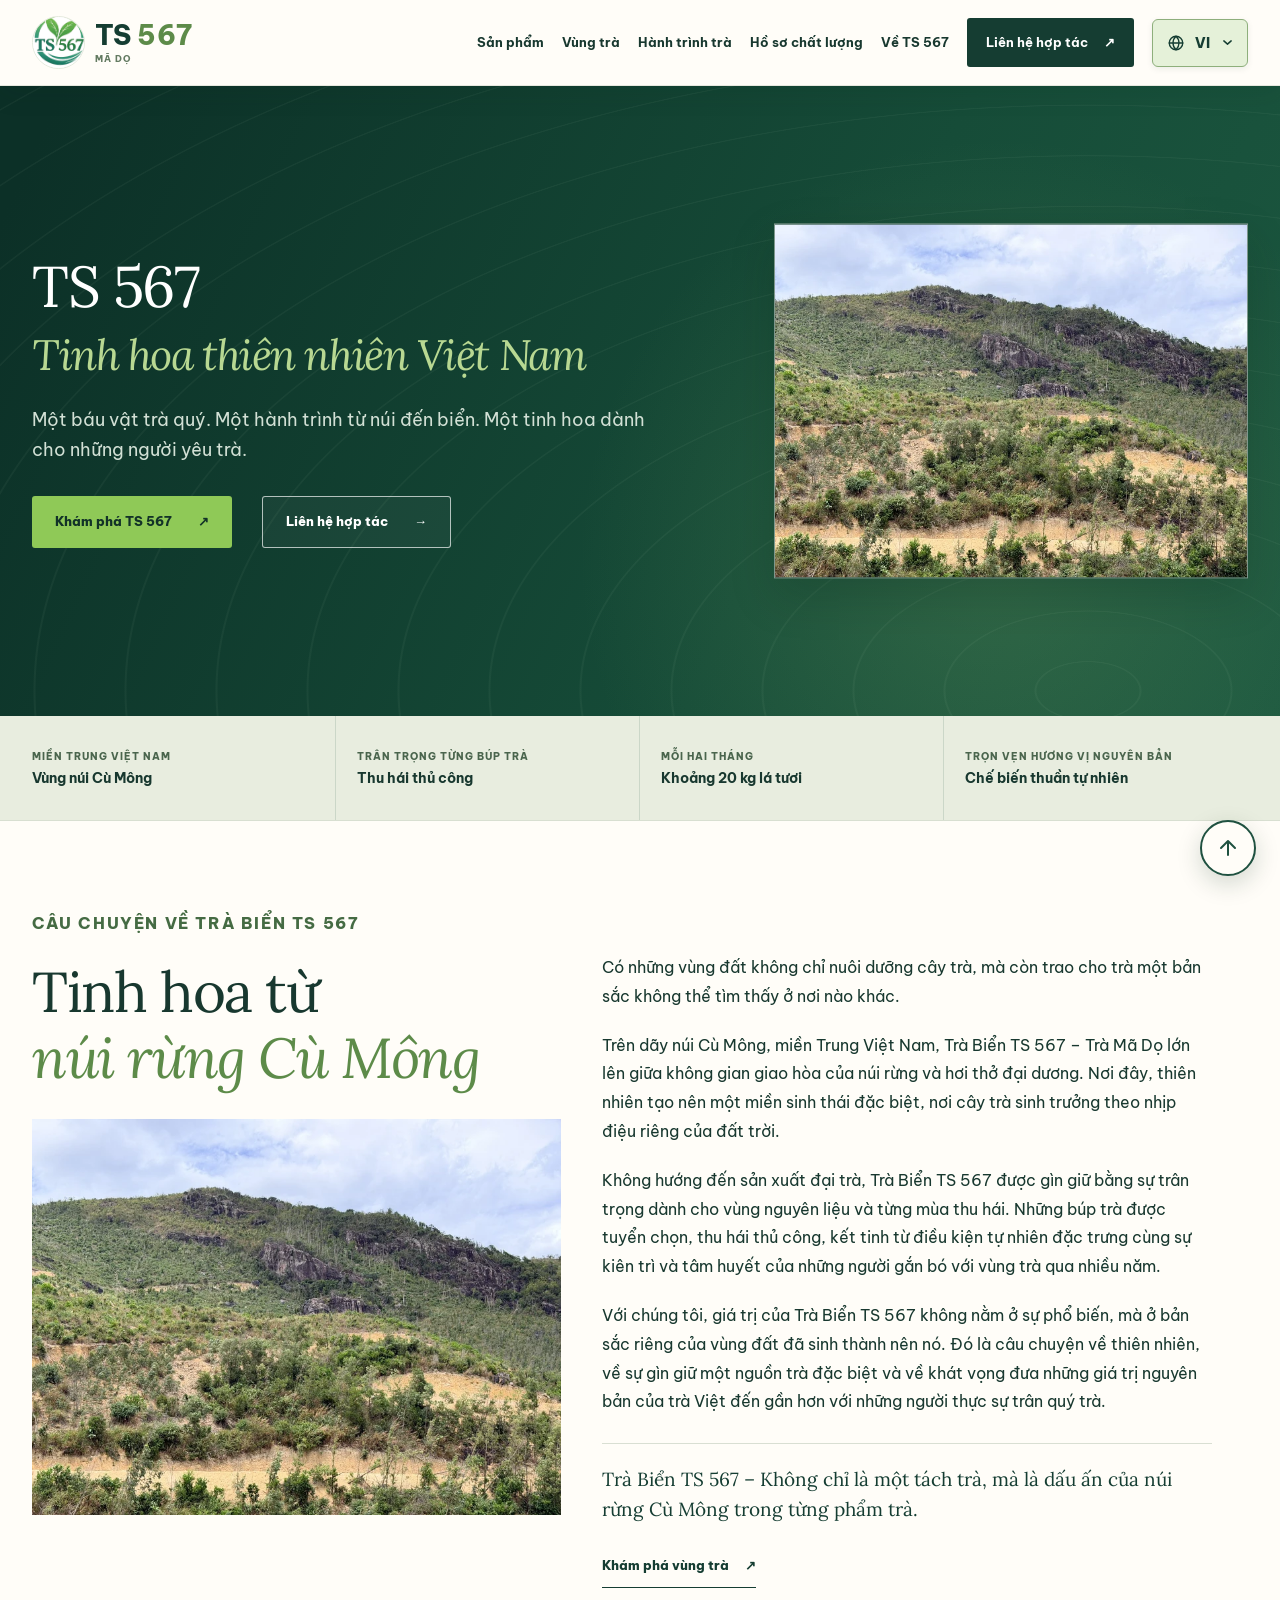
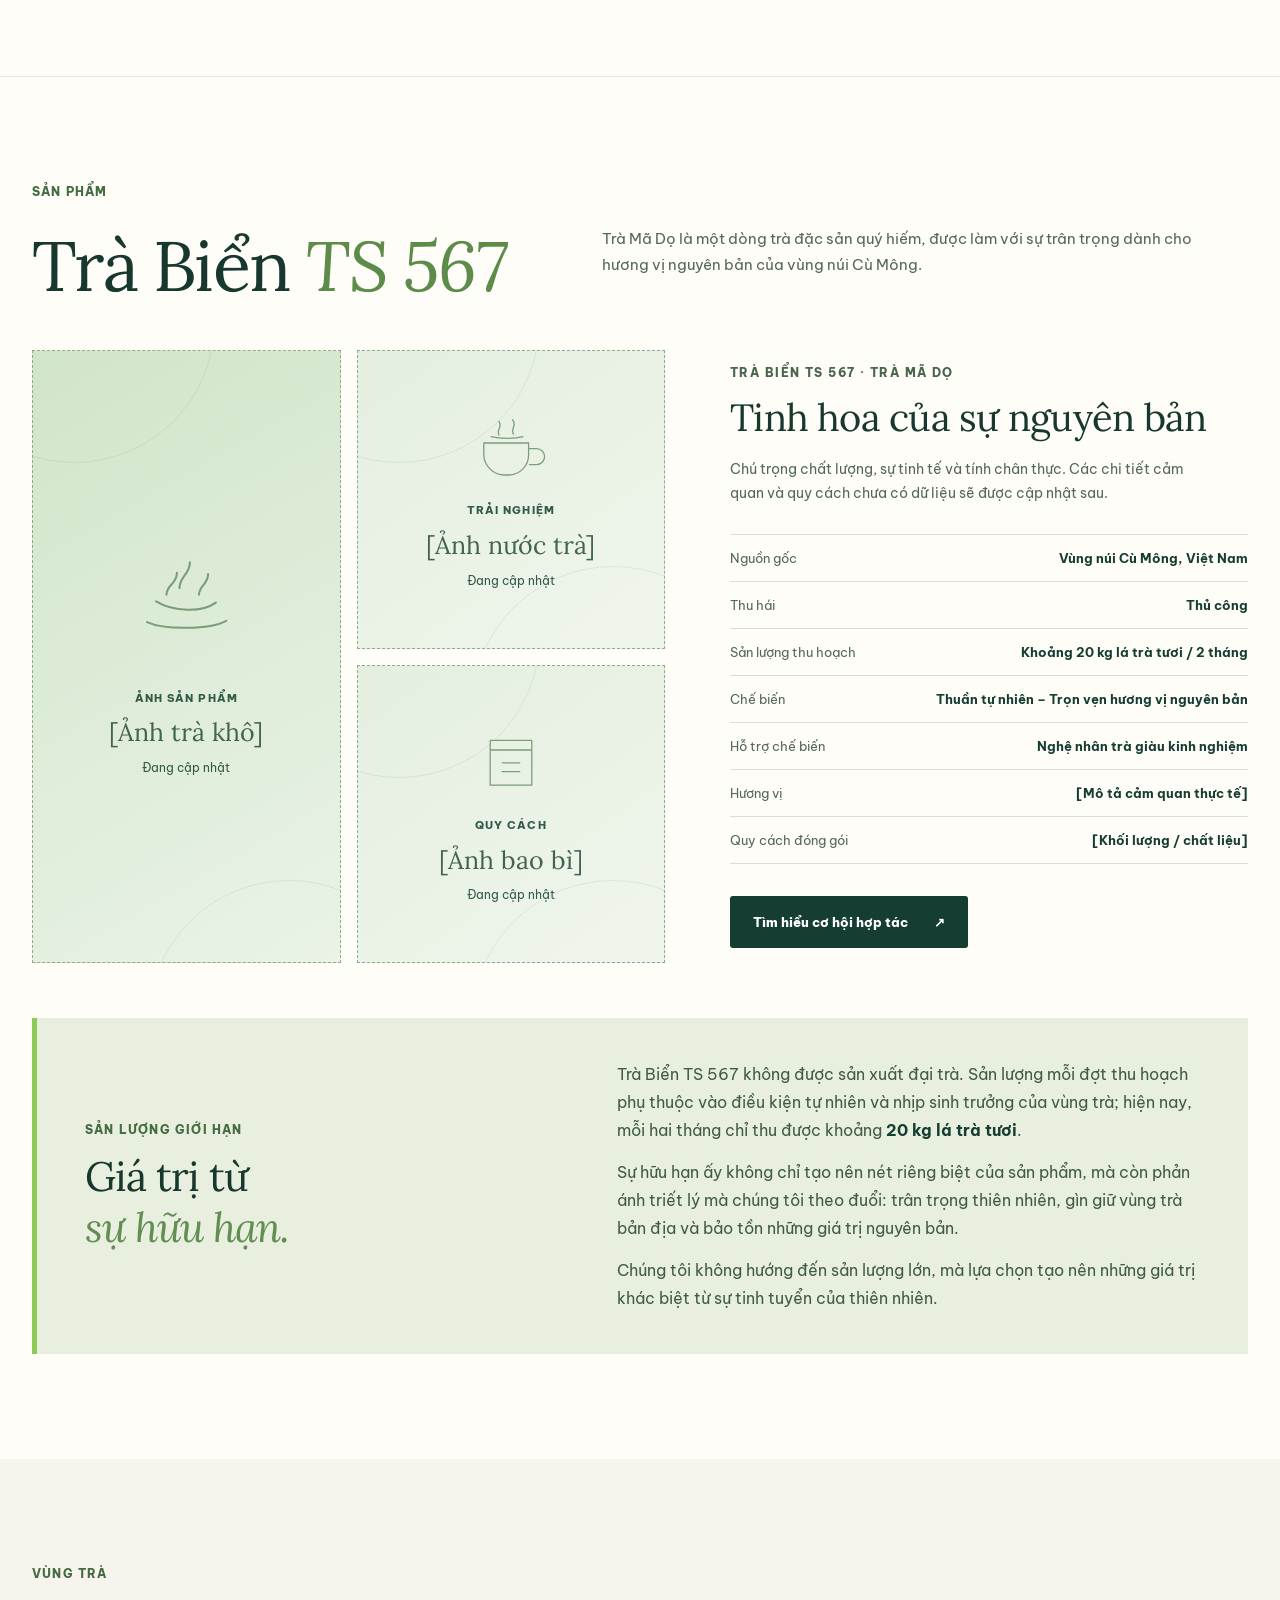
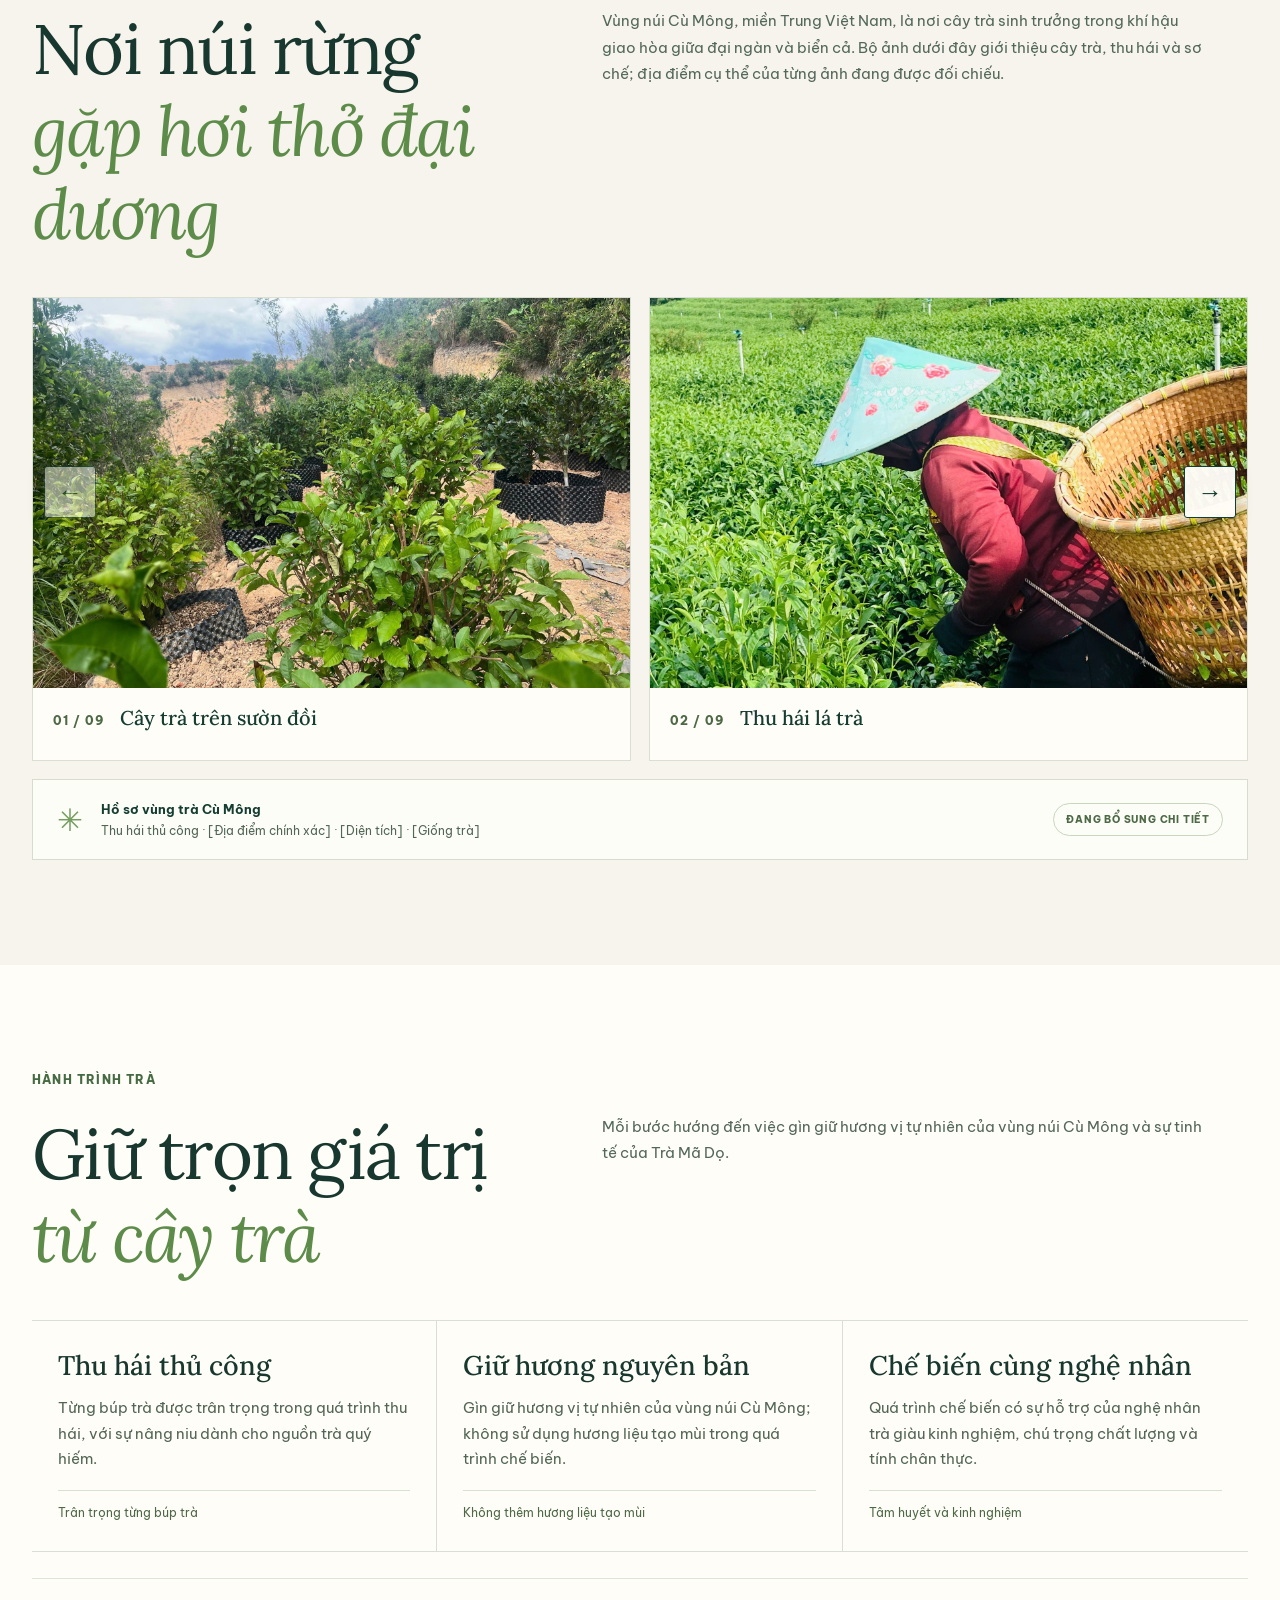
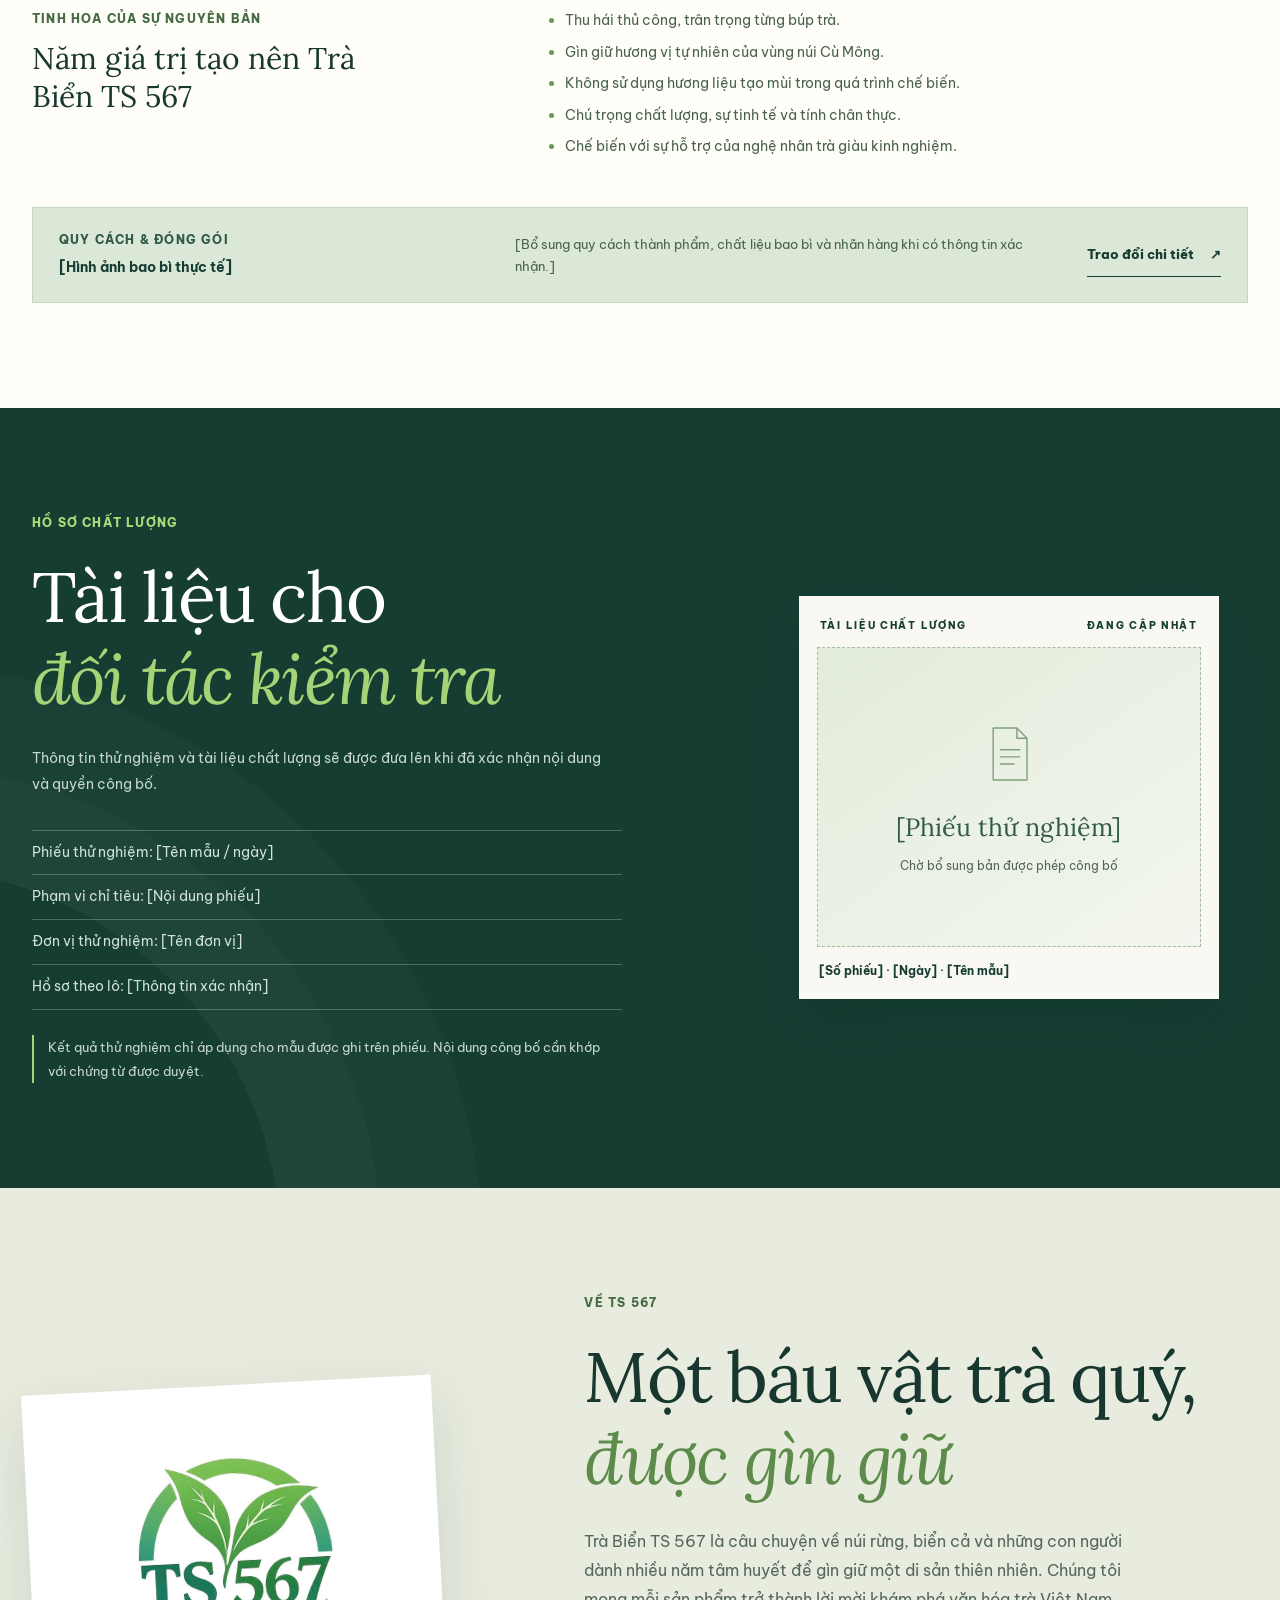
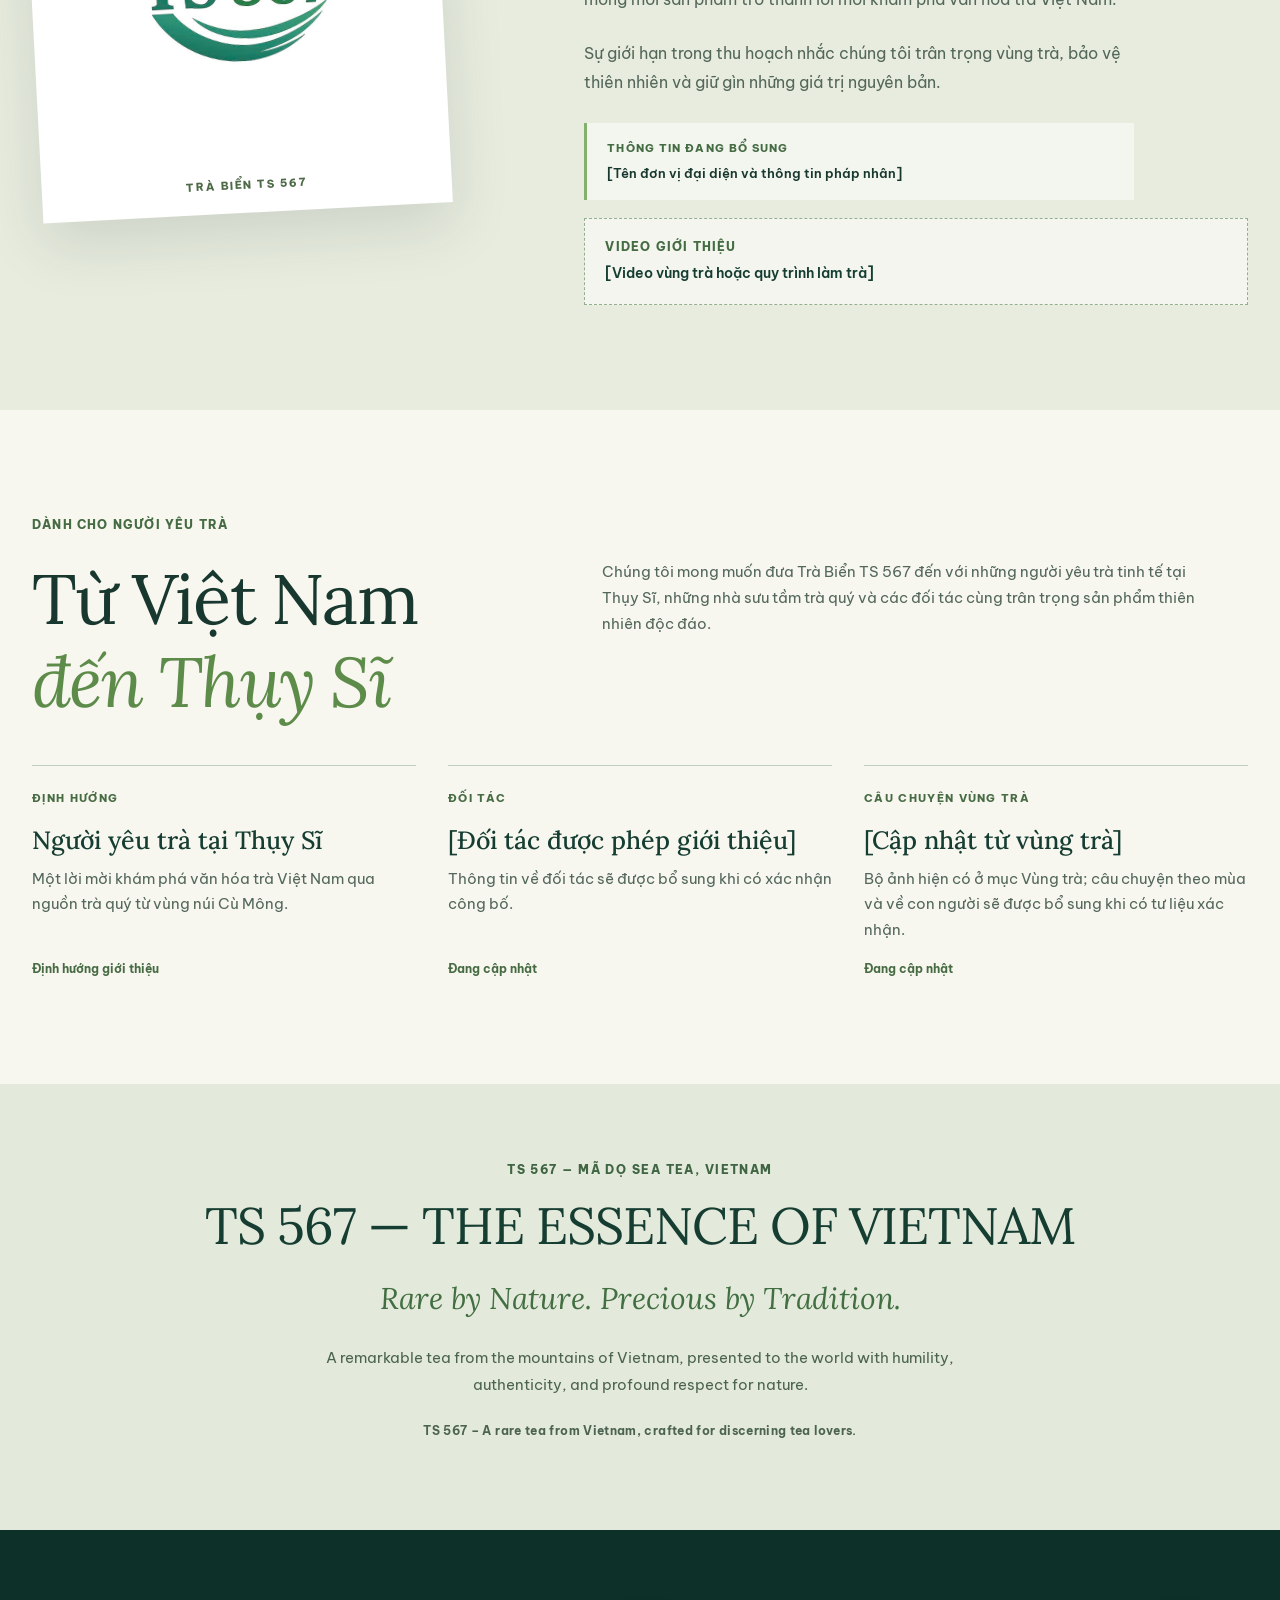
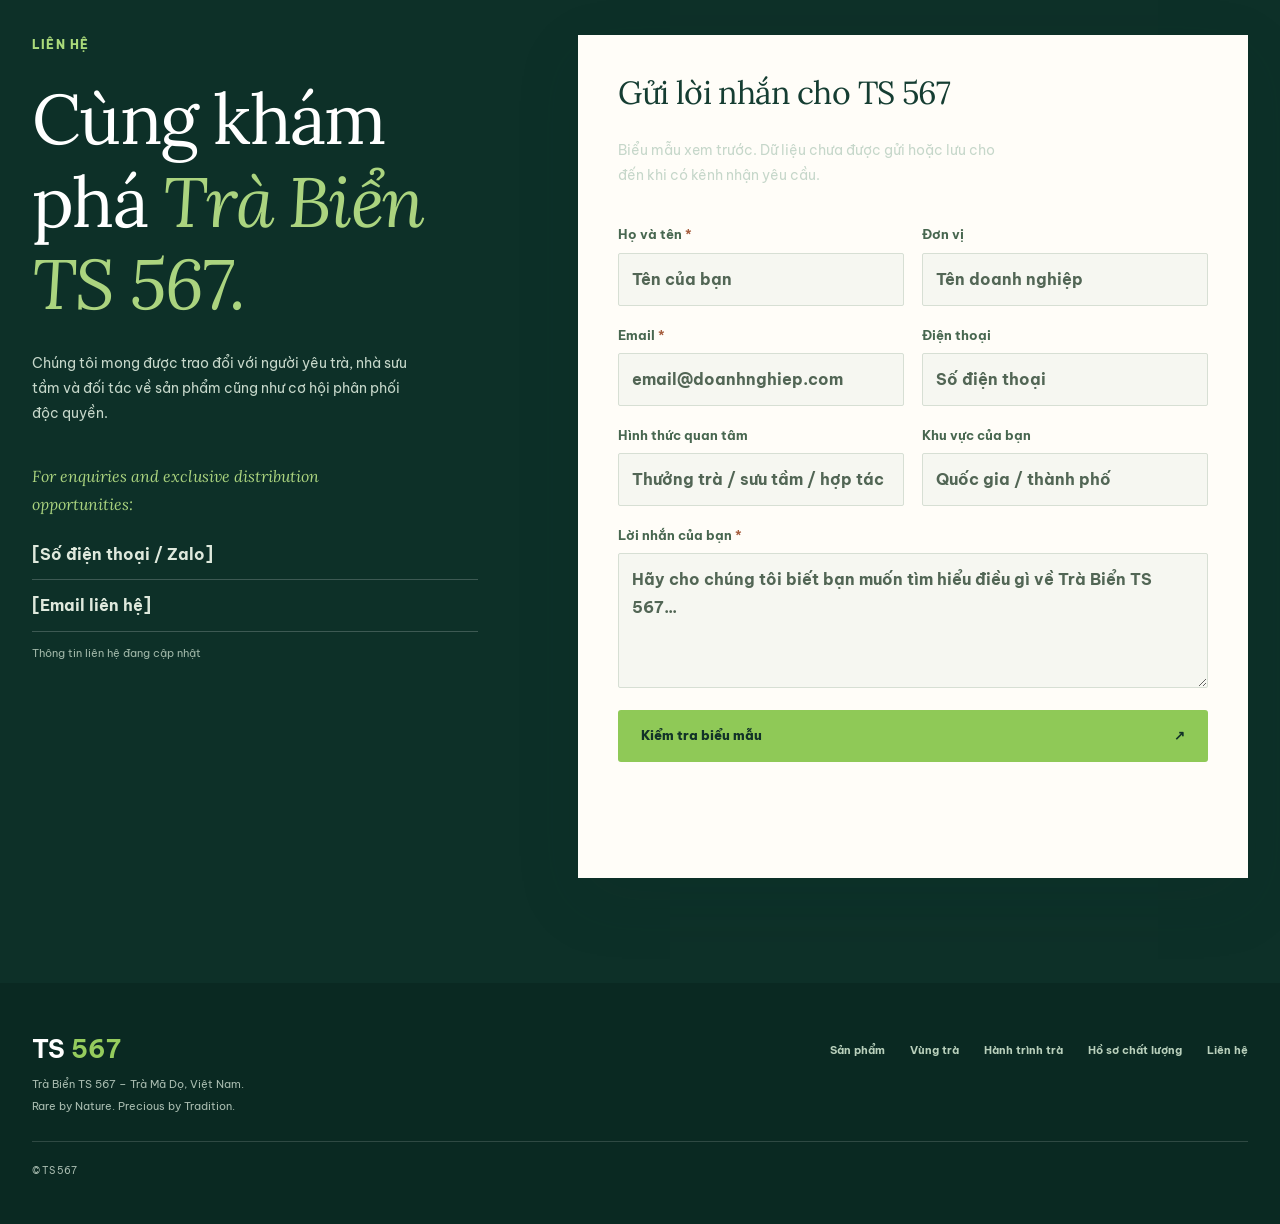
==== commit ec759acd: "Use owner-provided hillside image and move harvest photo to gallery" ====
--- a/index.html
+++ b/index.html
@@ -1,232 +1,233 @@
-<!doctype html>
-<html lang="vi">
-  <head>
-    <meta charset="utf-8" />
-    <meta name="viewport" content="width=device-width, initial-scale=1" />
-    <meta name="theme-color" content="#153d32" />
-    <meta name="description" content="TS 567 – Trà Mã Dọ từ vùng núi Cù Mông, Việt Nam. Thu hái thủ công, sản lượng lá tươi giới hạn, dành cho người yêu trà và đối tác trân trọng sự nguyên bản." />
-    <title>TS 567 — Trà Mã Dọ từ núi Cù Mông</title>
-    <link rel="canonical" href="https://minhquang170405-create.github.io/Fresh-tea-supplier/" />
-    <link rel="alternate" hreflang="vi" href="https://minhquang170405-create.github.io/Fresh-tea-supplier/" />
-    <link rel="alternate" hreflang="en" href="https://minhquang170405-create.github.io/Fresh-tea-supplier/en.html" />
-    <link rel="alternate" hreflang="zh-CN" href="https://minhquang170405-create.github.io/Fresh-tea-supplier/zh-cn.html" />
-    <link rel="alternate" hreflang="zh-TW" href="https://minhquang170405-create.github.io/Fresh-tea-supplier/zh-tw.html" />
-    <link rel="alternate" hreflang="x-default" href="https://minhquang170405-create.github.io/Fresh-tea-supplier/" />
-    <link rel="stylesheet" href="fonts.css" />
-    <link rel="stylesheet" href="styles.css?v=20261108e" />
-    <script src="script.js?v=20261106b" defer></script>
-  </head>
-  <body id="top">
-    <a class="skip-link" href="#main">Bỏ qua điều hướng</a>
-
-    <header class="site-header">
-      <div class="nav-shell wrap">
-        <a class="brand" href="#top" aria-label="TS 567 — về đầu trang">
-          <span class="brand-image"><img src="assets/logo.jpg" alt="Biểu trưng lá trà TS 567" /></span>
-          <span class="brand-copy"><strong>TS <em>567</em></strong><small>MÃ DỌ</small></span>
-        </a>
-        <nav class="site-nav" id="site-nav" aria-label="Điều hướng chính">
-          <a href="#san-pham">Sản phẩm</a>
-          <a href="#vung-tra">Vùng trà</a>
-          <a href="#quy-trinh">Hành trình trà</a>
-          <a href="#thu-nghiem">Hồ sơ chất lượng</a>
-          <a href="#ve-ts567">Về TS 567</a>
-          <a class="nav-cta" href="#lien-he">Liên hệ hợp tác <span aria-hidden="true">↗</span></a>
-        </nav>
-        <details class="language-switcher">
-          <summary aria-label="Chọn ngôn ngữ, hiện tại: Tiếng Việt"><svg class="language-icon" viewBox="0 0 24 24" fill="none" stroke="currentColor" stroke-width="1.8" stroke-linecap="round" stroke-linejoin="round" aria-hidden="true"><circle cx="12" cy="12" r="9" /><path d="M3 12h18M12 3c2.5 2.4 4 5.7 4 9s-1.5 6.6-4 9c-2.5-2.4-4-5.7-4-9s1.5-6.6 4-9Z" /></svg><span class="language-code">VI</span><svg class="language-chevron" viewBox="0 0 16 16" fill="none" stroke="currentColor" stroke-width="1.8" stroke-linecap="round" stroke-linejoin="round" aria-hidden="true"><path d="m3.5 6 4.5 4 4.5-4" /></svg></summary>
-          <div class="language-menu">
-            <a href="./" lang="vi" aria-current="page">Tiếng Việt</a>
-            <a href="en.html" lang="en">English</a>
-            <a href="zh-cn.html" lang="zh-CN">简体中文</a>
-            <a href="zh-tw.html" lang="zh-TW">繁體中文（台灣）</a>
-          </div>
-        </details>
-        <button class="menu-toggle" type="button" aria-expanded="false" aria-controls="site-nav" aria-label="Mở menu" data-menu-open-label="Mở menu" data-menu-close-label="Đóng menu">
-          <span></span><span></span><span></span>
-        </button>
-      </div>
-    </header>
-
-    <main id="main">
-      <section class="hero hero-reference" aria-labelledby="hero-title">
-        <div class="hero-copy">
-          <div class="hero-inner">
-            <h1 id="hero-title">TS 567 <span>Tinh hoa thiên nhiên Việt Nam</span></h1>
-            <p class="hero-lead">Một báu vật trà quý. Một hành trình từ núi đến biển. Một tinh hoa dành cho những người yêu trà.</p>
-            <div class="hero-actions">
-              <a class="button button-lime" href="#san-pham">Khám phá TS 567 <span aria-hidden="true">↗</span></a>
-              <a class="button button-ghost" href="#lien-he">Liên hệ hợp tác <span aria-hidden="true">→</span></a>
-            </div>
-          </div>
-        </div>
-        <figure class="hero-media hero-photo">
-          <img src="assets/hero/tea-harvest-1600.webp" srcset="assets/hero/tea-harvest-800.webp 800w, assets/hero/tea-harvest-1600.webp 1600w" sizes="(max-width: 560px) calc(100vw - 32px), (max-width: 980px) calc(100vw - 56px), 40vw" width="1600" height="1200" loading="eager" fetchpriority="high" decoding="async" alt="Những người thu hái lá trà giữa đồi trà xanh" />
-        </figure>
-      </section>
-
-      <section class="proof-strip" aria-label="Điểm đặc biệt của Trà Biển TS 567">
-        <div class="wrap proof-grid">
-          <div><strong>Vùng núi Cù Mông</strong><small>MIỀN TRUNG VIỆT NAM</small></div>
-          <div><strong>Thu hái thủ công</strong><small>TRÂN TRỌNG TỪNG BÚP TRÀ</small></div>
-          <div><strong>Khoảng 20 kg lá tươi</strong><small>MỖI HAI THÁNG</small></div>
-          <div><strong>Chế biến thuần tự nhiên</strong><small>TRỌN VẸN HƯƠNG VỊ NGUYÊN BẢN</small></div>
-        </div>
-      </section>
-
-      <section class="section supplier-intro" aria-labelledby="supplier-title">
-        <div class="wrap supplier-intro-grid">
-          <div>
-            <p class="eyebrow">CÂU CHUYỆN VỀ TRÀ BIỂN TS 567</p>
-            <h2 id="supplier-title">Tinh hoa từ<br /><i>núi rừng Cù Mông</i></h2>
-            <figure class="supplier-intro-photo"><img src="assets/hero/tea-harvest-1600.webp" srcset="assets/hero/tea-harvest-800.webp 800w, assets/hero/tea-harvest-1600.webp 1600w" sizes="(max-width: 560px) calc(100vw - 32px), (max-width: 980px) calc(100vw - 64px), 42vw" width="1600" height="1200" loading="lazy" decoding="async" alt="Toàn cảnh đồi trà xanh với những người thu hái lá trà" /></figure>
-          </div>
-          <div>
-            <p>Có những vùng đất không chỉ nuôi dưỡng cây trà, mà còn trao cho trà một bản sắc không thể tìm thấy ở nơi nào khác.</p>
-            <p>Trên dãy núi Cù Mông, miền Trung Việt Nam, Trà Biển TS 567 – Trà Mã Dọ lớn lên giữa không gian giao hòa của núi rừng và hơi thở đại dương. Nơi đây, thiên nhiên tạo nên một miền sinh thái đặc biệt, nơi cây trà sinh trưởng theo nhịp điệu riêng của đất trời.</p>
-            <p>Không hướng đến sản xuất đại trà, Trà Biển TS 567 được gìn giữ bằng sự trân trọng dành cho vùng nguyên liệu và từng mùa thu hái. Những búp trà được tuyển chọn, thu hái thủ công, kết tinh từ điều kiện tự nhiên đặc trưng cùng sự kiên trì và tâm huyết của những người gắn bó với vùng trà qua nhiều năm.</p>
-            <p>Với chúng tôi, giá trị của Trà Biển TS 567 không nằm ở sự phổ biến, mà ở bản sắc riêng của vùng đất đã sinh thành nên nó. Đó là câu chuyện về thiên nhiên, về sự gìn giữ một nguồn trà đặc biệt và về khát vọng đưa những giá trị nguyên bản của trà Việt đến gần hơn với những người thực sự trân quý trà.</p>
-            <p class="intro-signature">Trà Biển TS 567 – Không chỉ là một tách trà, mà là dấu ấn của núi rừng Cù Mông trong từng phẩm trà.</p>
-            <a class="text-link" href="#vung-tra">Khám phá vùng trà <span aria-hidden="true">↗</span></a>
-          </div>
-        </div>
-      </section>
-
-      <section class="section product-section" id="san-pham" aria-labelledby="product-title">
-        <div class="wrap">
-          <div class="section-heading split-heading">
-            <div><p class="eyebrow">SẢN PHẨM</p><h2 id="product-title">Trà Biển <i>TS 567</i></h2></div>
-            <p>Trà Mã Dọ là một dòng trà đặc sản quý hiếm, được làm với sự trân trọng dành cho hương vị nguyên bản của vùng núi Cù Mông.</p>
-          </div>
-          <div class="product-layout">
-            <div class="product-visuals" aria-label="Ảnh sản phẩm đang chờ bổ sung">
-              <div class="placeholder-card placeholder-primary">
-                <svg viewBox="0 0 100 100" aria-hidden="true"><path d="M20 67c13 6 48 6 61-1M27 51c13 8 35 9 46 1M43 29c0 9-8 9-8 17m18-25c0 10-8 10-8 20m22-11c0 8-7 9-7 16"/></svg>
-                <span>ẢNH SẢN PHẨM</span><strong>[Ảnh trà khô]</strong><small>Đang cập nhật</small>
-              </div>
-              <div class="placeholder-card">
-                <svg viewBox="0 0 100 100" aria-hidden="true"><path d="M16 45h56v15a25 25 0 0 1-25 25h-5a26 26 0 0 1-26-26V45Zm57 7h9a10 10 0 0 1 0 20h-9M25 37c11 3 29 3 40 0M35 18c5 8-4 10 0 17m17-19c6 8-3 10 1 18"/></svg>
-                <span>TRẢI NGHIỆM</span><strong>[Ảnh nước trà]</strong><small>Đang cập nhật</small>
-              </div>
-              <div class="placeholder-card">
-                <svg viewBox="0 0 100 100" aria-hidden="true"><path d="M24 23h52v56H24zM24 35h52M39 51h22M39 62h22"/></svg>
-                <span>QUY CÁCH</span><strong>[Ảnh bao bì]</strong><small>Đang cập nhật</small>
-              </div>
-            </div>
-            <div class="product-info">
-              <p class="product-kicker">TRÀ BIỂN TS 567 · TRÀ MÃ DỌ</p>
-              <h3>Tinh hoa của sự nguyên bản</h3>
-              <p class="product-intro">Chú trọng chất lượng, sự tinh tế và tính chân thực. Các chi tiết cảm quan và quy cách chưa có dữ liệu sẽ được cập nhật sau.</p>
-              <dl class="spec-list">
-                <div><dt>Nguồn gốc</dt><dd>Vùng núi Cù Mông, Việt Nam</dd></div>
-                <div><dt>Thu hái</dt><dd>Thủ công</dd></div>
-                <div><dt>Sản lượng thu hoạch</dt><dd>Khoảng 20 kg lá trà tươi / 2 tháng</dd></div>
-                <div><dt>Chế biến</dt><dd>Thuần tự nhiên – Trọn vẹn hương vị nguyên bản</dd></div>
-                <div><dt>Hỗ trợ chế biến</dt><dd>Nghệ nhân trà giàu kinh nghiệm</dd></div>
-                <div><dt>Hương vị</dt><dd>[Mô tả cảm quan thực tế]</dd></div>
-                <div><dt>Quy cách đóng gói</dt><dd>[Khối lượng / chất liệu]</dd></div>
-              </dl>
-              <a class="button button-dark" href="#lien-he">Tìm hiểu cơ hội hợp tác <span aria-hidden="true">↗</span></a>
-            </div>
-          </div>
-          <div class="rarity-story">
-            <div>
-              <p class="eyebrow">SẢN LƯỢNG GIỚI HẠN</p>
-              <h3>Giá trị từ<br /><i>sự hữu hạn.</i></h3>
-            </div>
-            <div>
-              <p>Trà Biển TS 567 không được sản xuất đại trà. Sản lượng mỗi đợt thu hoạch phụ thuộc vào điều kiện tự nhiên và nhịp sinh trưởng của vùng trà; hiện nay, mỗi hai tháng chỉ thu được khoảng <strong>20 kg lá trà tươi</strong>.</p>
-              <p>Sự hữu hạn ấy không chỉ tạo nên nét riêng biệt của sản phẩm, mà còn phản ánh triết lý mà chúng tôi theo đuổi: trân trọng thiên nhiên, gìn giữ vùng trà bản địa và bảo tồn những giá trị nguyên bản.</p>
-              <p>Chúng tôi không hướng đến sản lượng lớn, mà lựa chọn tạo nên những giá trị khác biệt từ sự tinh tuyển của thiên nhiên.</p>
-            </div>
-          </div>
-        </div>
-      </section>
-
-      <section class="section garden-section" id="vung-tra" aria-labelledby="garden-title">
-        <div class="wrap">
-          <div class="section-heading split-heading">
-            <div><p class="eyebrow">VÙNG TRÀ</p><h2 id="garden-title">Nơi núi rừng<br /><i>gặp hơi thở đại dương</i></h2></div>
-            <p>Vùng núi Cù Mông, miền Trung Việt Nam, là nơi cây trà sinh trưởng trong khí hậu giao hòa giữa đại ngàn và biển cả. Bộ ảnh dưới đây giới thiệu cây trà, thu hái và sơ chế; địa điểm cụ thể của từng ảnh đang được đối chiếu.</p>
-          </div>
-          <div class="gallery-shell" data-gallery>
-            <div class="gallery-controls">
-              <button class="gallery-arrow" type="button" data-gallery-prev aria-label="Ảnh trước" aria-controls="tea-gallery">←</button>
-              <button class="gallery-arrow" type="button" data-gallery-next aria-label="Ảnh tiếp theo" aria-controls="tea-gallery">→</button>
-            </div>
-            <div class="gallery-track" id="tea-gallery" tabindex="0" role="region" aria-label="Thư viện ảnh về cây trà và quá trình làm trà">
-              <figure class="gallery-card"><img src="assets/gallery/01-vuon-tra.jpg" width="1800" height="1350" loading="lazy" decoding="async" alt="Những cây trà xanh trên sườn đồi"><figcaption><span>01 / 08</span><strong>Cây trà trên sườn đồi</strong></figcaption></figure>
-              <figure class="gallery-card"><img src="assets/gallery/02-thu-hai.jpg" width="1800" height="1392" loading="lazy" decoding="async" alt="Người hái lá trà trong vườn"><figcaption><span>02 / 08</span><strong>Thu hái lá trà</strong></figcaption></figure>
-              <figure class="gallery-card"><img src="assets/gallery/03-bup-tra.jpg" width="1350" height="1800" loading="lazy" decoding="async" alt="Búp trà tươi được cầm trên tay"><figcaption><span>03 / 08</span><strong>Búp trà tươi</strong></figcaption></figure>
-              <figure class="gallery-card"><img src="assets/gallery/04-gio-tra.jpg" width="1800" height="1350" loading="lazy" decoding="async" alt="Người đeo giỏ giữa vườn trà"><figcaption><span>04 / 08</span><strong>Giỏ trà trong buổi thu hái</strong></figcaption></figure>
-              <figure class="gallery-card"><img src="assets/gallery/05-trai-la.jpg" width="1148" height="861" loading="lazy" decoding="async" alt="Lá trà được trải trên những tấm bạt"><figcaption><span>05 / 08</span><strong>Lá trà được trải trên bạt</strong></figcaption></figure>
-              <figure class="gallery-card"><img src="assets/gallery/06-sang-tre.jpg" width="1800" height="1350" loading="lazy" decoding="async" alt="Lá trà được xếp vào sàng tre"><figcaption><span>06 / 08</span><strong>Lá trà trên sàng tre</strong></figcaption></figure>
-              <figure class="gallery-card"><img src="assets/gallery/07-khay-tra.jpg" width="1800" height="1350" loading="lazy" decoding="async" alt="Các khay trà xếp tầng trong khu sơ chế"><figcaption><span>07 / 08</span><strong>Khay trà xếp tầng</strong></figcaption></figure>
-              <figure class="gallery-card"><img src="assets/gallery/08-so-che.jpg" width="1800" height="1350" loading="lazy" decoding="async" alt="Lá trà được trải dưới mái che"><figcaption><span>08 / 08</span><strong>Lá trà trong khu sơ chế</strong></figcaption></figure>
-            </div>
-          </div>
-          <div class="origin-note"><span class="origin-icon" aria-hidden="true">✳</span><p><strong>Hồ sơ vùng trà Cù Mông</strong><br />Thu hái thủ công · [Địa điểm chính xác] · [Diện tích] · [Giống trà]</p><span class="status-pill">Đang bổ sung chi tiết</span></div>
-        </div>
-      </section>
-
-      <section class="section process-section" id="quy-trinh" aria-labelledby="process-title"><div class="wrap"><div class="section-heading split-heading"><div><p class="eyebrow">HÀNH TRÌNH TRÀ</p><h2 id="process-title">Giữ trọn giá trị<br /><i>từ cây trà</i></h2></div><p>Mỗi bước hướng đến việc gìn giữ hương vị tự nhiên của vùng núi Cù Mông và sự tinh tế của Trà Mã Dọ.</p></div><div class="steps-grid"><article class="step-card"><h3>Thu hái thủ công</h3><p>Từng búp trà được trân trọng trong quá trình thu hái, với sự nâng niu dành cho nguồn trà quý hiếm.</p><small>Trân trọng từng búp trà</small></article><article class="step-card"><h3>Giữ hương nguyên bản</h3><p>Gìn giữ hương vị tự nhiên của vùng núi Cù Mông; không sử dụng hương liệu tạo mùi trong quá trình chế biến.</p><small>Không thêm hương liệu tạo mùi</small></article><article class="step-card"><h3>Chế biến cùng nghệ nhân</h3><p>Quá trình chế biến có sự hỗ trợ của nghệ nhân trà giàu kinh nghiệm, chú trọng chất lượng và tính chân thực.</p><small>Tâm huyết và kinh nghiệm</small></article></div><div class="essence-principles"><div><p class="eyebrow">TINH HOA CỦA SỰ NGUYÊN BẢN</p><h3>Năm giá trị tạo nên Trà Biển TS 567</h3></div><ul><li>Thu hái thủ công, trân trọng từng búp trà.</li><li>Gìn giữ hương vị tự nhiên của vùng núi Cù Mông.</li><li>Không sử dụng hương liệu tạo mùi trong quá trình chế biến.</li><li>Chú trọng chất lượng, sự tinh tế và tính chân thực.</li><li>Chế biến với sự hỗ trợ của nghệ nhân trà giàu kinh nghiệm.</li></ul></div><div class="packing-note"><div><span>QUY CÁCH &amp; ĐÓNG GÓI</span><strong>[Hình ảnh bao bì thực tế]</strong></div><p>[Bổ sung quy cách thành phẩm, chất liệu bao bì và nhãn hàng khi có thông tin xác nhận.]</p><a class="text-link" href="#lien-he">Trao đổi chi tiết <span aria-hidden="true">↗</span></a></div></div></section>
-
-      <section class="section quality-section" id="thu-nghiem" aria-labelledby="quality-title">
-        <div class="wrap quality-layout">
-          <div class="quality-copy">
-            <p class="eyebrow light">HỒ SƠ CHẤT LƯỢNG</p>
-            <h2 id="quality-title">Tài liệu cho <i>đối tác kiểm tra</i></h2>
-            <p>Thông tin thử nghiệm và tài liệu chất lượng sẽ được đưa lên khi đã xác nhận nội dung và quyền công bố.</p>
-            <div class="metric-grid">
-              <div><span>Phiếu thử nghiệm: [Tên mẫu / ngày]</span></div>
-              <div><span>Phạm vi chỉ tiêu: [Nội dung phiếu]</span></div>
-              <div><span>Đơn vị thử nghiệm: [Tên đơn vị]</span></div>
-              <div><span>Hồ sơ theo lô: [Thông tin xác nhận]</span></div>
-            </div>
-            <p class="quality-caution">Kết quả thử nghiệm chỉ áp dụng cho mẫu được ghi trên phiếu. Nội dung công bố cần khớp với chứng từ được duyệt.</p>
-          </div>
-          <div class="report-card">
-            <div class="report-top"><span>TÀI LIỆU CHẤT LƯỢNG</span><span>ĐANG CẬP NHẬT</span></div>
-            <div class="report-image-placeholder" aria-label="Phiếu thử nghiệm đang chờ duyệt để công bố">
-              <svg viewBox="0 0 100 100" aria-hidden="true"><path d="M28 14h33l14 14v58H28zM61 14v14h14M38 44h27M38 54h27M38 64h19" /></svg>
-              <strong>[Phiếu thử nghiệm]</strong><small>Chờ bổ sung bản được phép công bố</small>
-            </div>
-            <div class="report-footer"><strong>[Số phiếu] · [Ngày] · [Tên mẫu]</strong></div>
-          </div>
-        </div>
-      </section>
-
-      <section class="section about-section" id="ve-ts567" aria-labelledby="about-title">
-        <div class="wrap about-layout">
-          <div class="about-logo"><img src="assets/logo.jpg" alt="Logo TS 567 với hai lá trà màu xanh" loading="lazy" /><small>TRÀ BIỂN TS 567</small></div>
-          <div class="about-copy"><p class="eyebrow">VỀ TS 567</p><h2 id="about-title">Một báu vật trà quý, <i>được gìn giữ</i></h2><p>Trà Biển TS 567 là câu chuyện về núi rừng, biển cả và những con người dành nhiều năm tâm huyết để gìn giữ một di sản thiên nhiên. Chúng tôi mong mỗi sản phẩm trở thành lời mời khám phá văn hóa trà Việt Nam.</p><p>Sự giới hạn trong thu hoạch nhắc chúng tôi trân trọng vùng trà, bảo vệ thiên nhiên và giữ gìn những giá trị nguyên bản.</p><div class="about-placeholder"><span>THÔNG TIN ĐANG BỔ SUNG</span><strong>[Tên đơn vị đại diện và thông tin pháp nhân]</strong></div><div class="video-placeholder"><span>VIDEO GIỚI THIỆU</span><strong>[Video vùng trà hoặc quy trình làm trà]</strong></div></div>
-        </div>
-      </section>
-
-      <section class="section future-section" aria-labelledby="future-title"><div class="wrap"><div class="section-heading split-heading"><div><p class="eyebrow">DÀNH CHO NGƯỜI YÊU TRÀ</p><h2 id="future-title">Từ Việt Nam <i>đến Thụy Sĩ</i></h2></div><p>Chúng tôi mong muốn đưa Trà Biển TS 567 đến với những người yêu trà tinh tế tại Thụy Sĩ, những nhà sưu tầm trà quý và các đối tác cùng trân trọng sản phẩm thiên nhiên độc đáo.</p></div><div class="future-grid"><article><span>ĐỊNH HƯỚNG</span><h3>Người yêu trà tại Thụy Sĩ</h3><p>Một lời mời khám phá văn hóa trà Việt Nam qua nguồn trà quý từ vùng núi Cù Mông.</p><small>Định hướng giới thiệu</small></article><article><span>ĐỐI TÁC</span><h3>[Đối tác được phép giới thiệu]</h3><p>Thông tin về đối tác sẽ được bổ sung khi có xác nhận công bố.</p><small>Đang cập nhật</small></article><article><span>CÂU CHUYỆN VÙNG TRÀ</span><h3>[Cập nhật từ vùng trà]</h3><p>Bộ ảnh hiện có ở mục Vùng trà; câu chuyện theo mùa và về con người sẽ được bổ sung khi có tư liệu xác nhận.</p><small>Đang cập nhật</small></article></div></div></section>
-
-      <section class="english-statement" lang="en" aria-labelledby="english-title"><div class="wrap english-statement-inner"><p class="english-overline">TS 567 — Mã Dọ Sea Tea, Vietnam</p><h2 id="english-title">TS 567 — THE ESSENCE OF VIETNAM</h2><p class="english-tagline">Rare by Nature. Precious by Tradition.</p><p>A remarkable tea from the mountains of Vietnam, presented to the world with humility, authenticity, and profound respect for nature.</p><p class="english-closing">TS 567 – A rare tea from Vietnam, crafted for discerning tea lovers.</p></div></section>
-
-
-      <section class="contact-section" id="lien-he" aria-labelledby="contact-title">
-        <div class="wrap contact-layout">
-          <div><p class="eyebrow light">LIÊN HỆ</p><h2 id="contact-title">Cùng khám phá <i>Trà Biển TS 567.</i></h2><p>Chúng tôi mong được trao đổi với người yêu trà, nhà sưu tầm và đối tác về sản phẩm cũng như cơ hội phân phối độc quyền.</p><p class="contact-english" lang="en">For enquiries and exclusive distribution opportunities:</p><div class="contact-placeholder"><span>[Số điện thoại / Zalo]</span><span>[Email liên hệ]</span><small>Thông tin liên hệ đang cập nhật</small></div></div>
-          <div id="quote-form" class="quote-form" role="group" aria-labelledby="quote-title" aria-describedby="quote-note" data-preview-message="Biểu mẫu hợp lệ nhưng đang ở chế độ xem trước. Dữ liệu chưa được gửi hoặc lưu.">
-            <h3 id="quote-title">Gửi lời nhắn cho TS 567</h3><p id="quote-note">Biểu mẫu xem trước. Dữ liệu chưa được gửi hoặc lưu cho đến khi có kênh nhận yêu cầu.</p>
-            <div class="form-row"><label>Họ và tên <span>*</span><input name="name" autocomplete="name" required placeholder="Tên của bạn" /></label><label>Đơn vị<input name="company" autocomplete="organization" placeholder="Tên doanh nghiệp" /></label></div>
-            <div class="form-row"><label>Email <span>*</span><input name="email" type="email" autocomplete="email" required placeholder="email@doanhnghiep.com" /></label><label>Điện thoại<input name="phone" type="tel" autocomplete="tel" placeholder="Số điện thoại" /></label></div>
-            <div class="form-row"><label>Hình thức quan tâm<input name="interest" placeholder="Thưởng trà / sưu tầm / hợp tác" /></label><label>Khu vực của bạn<input name="destination" placeholder="Quốc gia / thành phố" /></label></div>
-            <label>Lời nhắn của bạn <span>*</span><textarea name="message" rows="4" required placeholder="Hãy cho chúng tôi biết bạn muốn tìm hiểu điều gì về Trà Biển TS 567..."></textarea></label>
-            <button class="button button-lime form-submit" type="button">Kiểm tra biểu mẫu <span aria-hidden="true">↗</span></button>
-            <p class="form-status" id="form-status" role="status" aria-live="polite"></p>
-          </div>
-        </div>
-      </section>
-    </main>
-
-    <footer class="site-footer"><div class="wrap footer-layout"><div><strong>TS <span>567</span></strong><p>Trà Biển TS 567 – Trà Mã Dọ, Việt Nam.</p><p lang="en">Rare by Nature. Precious by Tradition.</p></div><div><a href="#san-pham">Sản phẩm</a><a href="#vung-tra">Vùng trà</a><a href="#quy-trinh">Hành trình trà</a><a href="#thu-nghiem">Hồ sơ chất lượng</a><a href="#lien-he">Liên hệ</a></div><small>© TS 567</small></div></footer>
-
-    <a class="back-to-top" href="#top" aria-label="Lên đầu trang" title="Lên đầu trang"><svg viewBox="0 0 24 24" aria-hidden="true" focusable="false"><path d="M12 19V5M5 12l7-7 7 7" /></svg></a>
-
-  </body>
-</html>
+<!doctype html>
+<html lang="vi">
+  <head>
+    <meta charset="utf-8" />
+    <meta name="viewport" content="width=device-width, initial-scale=1" />
+    <meta name="theme-color" content="#153d32" />
+    <meta name="description" content="TS 567 – Trà Mã Dọ từ vùng núi Cù Mông, Việt Nam. Thu hái thủ công, sản lượng lá tươi giới hạn, dành cho người yêu trà và đối tác trân trọng sự nguyên bản." />
+    <title>TS 567 — Trà Mã Dọ từ núi Cù Mông</title>
+    <link rel="canonical" href="https://minhquang170405-create.github.io/Fresh-tea-supplier/" />
+    <link rel="alternate" hreflang="vi" href="https://minhquang170405-create.github.io/Fresh-tea-supplier/" />
+    <link rel="alternate" hreflang="en" href="https://minhquang170405-create.github.io/Fresh-tea-supplier/en.html" />
+    <link rel="alternate" hreflang="zh-CN" href="https://minhquang170405-create.github.io/Fresh-tea-supplier/zh-cn.html" />
+    <link rel="alternate" hreflang="zh-TW" href="https://minhquang170405-create.github.io/Fresh-tea-supplier/zh-tw.html" />
+    <link rel="alternate" hreflang="x-default" href="https://minhquang170405-create.github.io/Fresh-tea-supplier/" />
+    <link rel="stylesheet" href="fonts.css" />
+    <link rel="stylesheet" href="styles.css?v=20261108e" />
+    <script src="script.js?v=20261106b" defer></script>
+  </head>
+  <body id="top">
+    <a class="skip-link" href="#main">Bỏ qua điều hướng</a>
+
+    <header class="site-header">
+      <div class="nav-shell wrap">
+        <a class="brand" href="#top" aria-label="TS 567 — về đầu trang">
+          <span class="brand-image"><img src="assets/logo.jpg" alt="Biểu trưng lá trà TS 567" /></span>
+          <span class="brand-copy"><strong>TS <em>567</em></strong><small>MÃ DỌ</small></span>
+        </a>
+        <nav class="site-nav" id="site-nav" aria-label="Điều hướng chính">
+          <a href="#san-pham">Sản phẩm</a>
+          <a href="#vung-tra">Vùng trà</a>
+          <a href="#quy-trinh">Hành trình trà</a>
+          <a href="#thu-nghiem">Hồ sơ chất lượng</a>
+          <a href="#ve-ts567">Về TS 567</a>
+          <a class="nav-cta" href="#lien-he">Liên hệ hợp tác <span aria-hidden="true">↗</span></a>
+        </nav>
+        <details class="language-switcher">
+          <summary aria-label="Chọn ngôn ngữ, hiện tại: Tiếng Việt"><svg class="language-icon" viewBox="0 0 24 24" fill="none" stroke="currentColor" stroke-width="1.8" stroke-linecap="round" stroke-linejoin="round" aria-hidden="true"><circle cx="12" cy="12" r="9" /><path d="M3 12h18M12 3c2.5 2.4 4 5.7 4 9s-1.5 6.6-4 9c-2.5-2.4-4-5.7-4-9s1.5-6.6 4-9Z" /></svg><span class="language-code">VI</span><svg class="language-chevron" viewBox="0 0 16 16" fill="none" stroke="currentColor" stroke-width="1.8" stroke-linecap="round" stroke-linejoin="round" aria-hidden="true"><path d="m3.5 6 4.5 4 4.5-4" /></svg></summary>
+          <div class="language-menu">
+            <a href="./" lang="vi" aria-current="page">Tiếng Việt</a>
+            <a href="en.html" lang="en">English</a>
+            <a href="zh-cn.html" lang="zh-CN">简体中文</a>
+            <a href="zh-tw.html" lang="zh-TW">繁體中文（台灣）</a>
+          </div>
+        </details>
+        <button class="menu-toggle" type="button" aria-expanded="false" aria-controls="site-nav" aria-label="Mở menu" data-menu-open-label="Mở menu" data-menu-close-label="Đóng menu">
+          <span></span><span></span><span></span>
+        </button>
+      </div>
+    </header>
+
+    <main id="main">
+      <section class="hero hero-reference" aria-labelledby="hero-title">
+        <div class="hero-copy">
+          <div class="hero-inner">
+            <h1 id="hero-title">TS 567 <span>Tinh hoa thiên nhiên Việt Nam</span></h1>
+            <p class="hero-lead">Một báu vật trà quý. Một hành trình từ núi đến biển. Một tinh hoa dành cho những người yêu trà.</p>
+            <div class="hero-actions">
+              <a class="button button-lime" href="#san-pham">Khám phá TS 567 <span aria-hidden="true">↗</span></a>
+              <a class="button button-ghost" href="#lien-he">Liên hệ hợp tác <span aria-hidden="true">→</span></a>
+            </div>
+          </div>
+        </div>
+        <figure class="hero-media hero-photo">
+          <img src="assets/hero/rocky-hillside-1280.webp" srcset="assets/hero/rocky-hillside-800.webp 800w, assets/hero/rocky-hillside-1280.webp 1280w" sizes="(max-width: 560px) calc(100vw - 32px), (max-width: 980px) calc(100vw - 56px), 40vw" width="1280" height="960" loading="eager" fetchpriority="high" decoding="async" alt="Sườn núi xanh với các mỏm đá dưới bầu trời nhiều mây" />
+        </figure>
+      </section>
+
+      <section class="proof-strip" aria-label="Điểm đặc biệt của Trà Biển TS 567">
+        <div class="wrap proof-grid">
+          <div><strong>Vùng núi Cù Mông</strong><small>MIỀN TRUNG VIỆT NAM</small></div>
+          <div><strong>Thu hái thủ công</strong><small>TRÂN TRỌNG TỪNG BÚP TRÀ</small></div>
+          <div><strong>Khoảng 20 kg lá tươi</strong><small>MỖI HAI THÁNG</small></div>
+          <div><strong>Chế biến thuần tự nhiên</strong><small>TRỌN VẸN HƯƠNG VỊ NGUYÊN BẢN</small></div>
+        </div>
+      </section>
+
+      <section class="section supplier-intro" aria-labelledby="supplier-title">
+        <div class="wrap supplier-intro-grid">
+          <div>
+            <p class="eyebrow">CÂU CHUYỆN VỀ TRÀ BIỂN TS 567</p>
+            <h2 id="supplier-title">Tinh hoa từ<br /><i>núi rừng Cù Mông</i></h2>
+            <figure class="supplier-intro-photo"><img src="assets/hero/rocky-hillside-1280.webp" srcset="assets/hero/rocky-hillside-800.webp 800w, assets/hero/rocky-hillside-1280.webp 1280w" sizes="(max-width: 560px) calc(100vw - 32px), (max-width: 980px) calc(100vw - 64px), 42vw" width="1280" height="960" loading="lazy" decoding="async" alt="Toàn cảnh sườn núi xanh và những mỏm đá" /></figure>
+          </div>
+          <div>
+            <p>Có những vùng đất không chỉ nuôi dưỡng cây trà, mà còn trao cho trà một bản sắc không thể tìm thấy ở nơi nào khác.</p>
+            <p>Trên dãy núi Cù Mông, miền Trung Việt Nam, Trà Biển TS 567 – Trà Mã Dọ lớn lên giữa không gian giao hòa của núi rừng và hơi thở đại dương. Nơi đây, thiên nhiên tạo nên một miền sinh thái đặc biệt, nơi cây trà sinh trưởng theo nhịp điệu riêng của đất trời.</p>
+            <p>Không hướng đến sản xuất đại trà, Trà Biển TS 567 được gìn giữ bằng sự trân trọng dành cho vùng nguyên liệu và từng mùa thu hái. Những búp trà được tuyển chọn, thu hái thủ công, kết tinh từ điều kiện tự nhiên đặc trưng cùng sự kiên trì và tâm huyết của những người gắn bó với vùng trà qua nhiều năm.</p>
+            <p>Với chúng tôi, giá trị của Trà Biển TS 567 không nằm ở sự phổ biến, mà ở bản sắc riêng của vùng đất đã sinh thành nên nó. Đó là câu chuyện về thiên nhiên, về sự gìn giữ một nguồn trà đặc biệt và về khát vọng đưa những giá trị nguyên bản của trà Việt đến gần hơn với những người thực sự trân quý trà.</p>
+            <p class="intro-signature">Trà Biển TS 567 – Không chỉ là một tách trà, mà là dấu ấn của núi rừng Cù Mông trong từng phẩm trà.</p>
+            <a class="text-link" href="#vung-tra">Khám phá vùng trà <span aria-hidden="true">↗</span></a>
+          </div>
+        </div>
+      </section>
+
+      <section class="section product-section" id="san-pham" aria-labelledby="product-title">
+        <div class="wrap">
+          <div class="section-heading split-heading">
+            <div><p class="eyebrow">SẢN PHẨM</p><h2 id="product-title">Trà Biển <i>TS 567</i></h2></div>
+            <p>Trà Mã Dọ là một dòng trà đặc sản quý hiếm, được làm với sự trân trọng dành cho hương vị nguyên bản của vùng núi Cù Mông.</p>
+          </div>
+          <div class="product-layout">
+            <div class="product-visuals" aria-label="Ảnh sản phẩm đang chờ bổ sung">
+              <div class="placeholder-card placeholder-primary">
+                <svg viewBox="0 0 100 100" aria-hidden="true"><path d="M20 67c13 6 48 6 61-1M27 51c13 8 35 9 46 1M43 29c0 9-8 9-8 17m18-25c0 10-8 10-8 20m22-11c0 8-7 9-7 16"/></svg>
+                <span>ẢNH SẢN PHẨM</span><strong>[Ảnh trà khô]</strong><small>Đang cập nhật</small>
+              </div>
+              <div class="placeholder-card">
+                <svg viewBox="0 0 100 100" aria-hidden="true"><path d="M16 45h56v15a25 25 0 0 1-25 25h-5a26 26 0 0 1-26-26V45Zm57 7h9a10 10 0 0 1 0 20h-9M25 37c11 3 29 3 40 0M35 18c5 8-4 10 0 17m17-19c6 8-3 10 1 18"/></svg>
+                <span>TRẢI NGHIỆM</span><strong>[Ảnh nước trà]</strong><small>Đang cập nhật</small>
+              </div>
+              <div class="placeholder-card">
+                <svg viewBox="0 0 100 100" aria-hidden="true"><path d="M24 23h52v56H24zM24 35h52M39 51h22M39 62h22"/></svg>
+                <span>QUY CÁCH</span><strong>[Ảnh bao bì]</strong><small>Đang cập nhật</small>
+              </div>
+            </div>
+            <div class="product-info">
+              <p class="product-kicker">TRÀ BIỂN TS 567 · TRÀ MÃ DỌ</p>
+              <h3>Tinh hoa của sự nguyên bản</h3>
+              <p class="product-intro">Chú trọng chất lượng, sự tinh tế và tính chân thực. Các chi tiết cảm quan và quy cách chưa có dữ liệu sẽ được cập nhật sau.</p>
+              <dl class="spec-list">
+                <div><dt>Nguồn gốc</dt><dd>Vùng núi Cù Mông, Việt Nam</dd></div>
+                <div><dt>Thu hái</dt><dd>Thủ công</dd></div>
+                <div><dt>Sản lượng thu hoạch</dt><dd>Khoảng 20 kg lá trà tươi / 2 tháng</dd></div>
+                <div><dt>Chế biến</dt><dd>Thuần tự nhiên – Trọn vẹn hương vị nguyên bản</dd></div>
+                <div><dt>Hỗ trợ chế biến</dt><dd>Nghệ nhân trà giàu kinh nghiệm</dd></div>
+                <div><dt>Hương vị</dt><dd>[Mô tả cảm quan thực tế]</dd></div>
+                <div><dt>Quy cách đóng gói</dt><dd>[Khối lượng / chất liệu]</dd></div>
+              </dl>
+              <a class="button button-dark" href="#lien-he">Tìm hiểu cơ hội hợp tác <span aria-hidden="true">↗</span></a>
+            </div>
+          </div>
+          <div class="rarity-story">
+            <div>
+              <p class="eyebrow">SẢN LƯỢNG GIỚI HẠN</p>
+              <h3>Giá trị từ<br /><i>sự hữu hạn.</i></h3>
+            </div>
+            <div>
+              <p>Trà Biển TS 567 không được sản xuất đại trà. Sản lượng mỗi đợt thu hoạch phụ thuộc vào điều kiện tự nhiên và nhịp sinh trưởng của vùng trà; hiện nay, mỗi hai tháng chỉ thu được khoảng <strong>20 kg lá trà tươi</strong>.</p>
+              <p>Sự hữu hạn ấy không chỉ tạo nên nét riêng biệt của sản phẩm, mà còn phản ánh triết lý mà chúng tôi theo đuổi: trân trọng thiên nhiên, gìn giữ vùng trà bản địa và bảo tồn những giá trị nguyên bản.</p>
+              <p>Chúng tôi không hướng đến sản lượng lớn, mà lựa chọn tạo nên những giá trị khác biệt từ sự tinh tuyển của thiên nhiên.</p>
+            </div>
+          </div>
+        </div>
+      </section>
+
+      <section class="section garden-section" id="vung-tra" aria-labelledby="garden-title">
+        <div class="wrap">
+          <div class="section-heading split-heading">
+            <div><p class="eyebrow">VÙNG TRÀ</p><h2 id="garden-title">Nơi núi rừng<br /><i>gặp hơi thở đại dương</i></h2></div>
+            <p>Vùng núi Cù Mông, miền Trung Việt Nam, là nơi cây trà sinh trưởng trong khí hậu giao hòa giữa đại ngàn và biển cả. Bộ ảnh dưới đây giới thiệu cây trà, thu hái và sơ chế; địa điểm cụ thể của từng ảnh đang được đối chiếu.</p>
+          </div>
+          <div class="gallery-shell" data-gallery>
+            <div class="gallery-controls">
+              <button class="gallery-arrow" type="button" data-gallery-prev aria-label="Ảnh trước" aria-controls="tea-gallery">←</button>
+              <button class="gallery-arrow" type="button" data-gallery-next aria-label="Ảnh tiếp theo" aria-controls="tea-gallery">→</button>
+            </div>
+            <div class="gallery-track" id="tea-gallery" tabindex="0" role="region" aria-label="Thư viện ảnh về cây trà và quá trình làm trà">
+              <figure class="gallery-card"><img src="assets/gallery/01-vuon-tra.jpg" width="1800" height="1350" loading="lazy" decoding="async" alt="Những cây trà xanh trên sườn đồi"><figcaption><span>01 / 09</span><strong>Cây trà trên sườn đồi</strong></figcaption></figure>
+              <figure class="gallery-card"><img src="assets/gallery/02-thu-hai.jpg" width="1800" height="1392" loading="lazy" decoding="async" alt="Người hái lá trà trong vườn"><figcaption><span>02 / 09</span><strong>Thu hái lá trà</strong></figcaption></figure>
+              <figure class="gallery-card"><img src="assets/gallery/03-bup-tra.jpg" width="1350" height="1800" loading="lazy" decoding="async" alt="Búp trà tươi được cầm trên tay"><figcaption><span>03 / 09</span><strong>Búp trà tươi</strong></figcaption></figure>
+              <figure class="gallery-card"><img src="assets/gallery/04-gio-tra.jpg" width="1800" height="1350" loading="lazy" decoding="async" alt="Người đeo giỏ giữa vườn trà"><figcaption><span>04 / 09</span><strong>Giỏ trà trong buổi thu hái</strong></figcaption></figure>
+              <figure class="gallery-card"><img src="assets/gallery/05-trai-la.jpg" width="1148" height="861" loading="lazy" decoding="async" alt="Lá trà được trải trên những tấm bạt"><figcaption><span>05 / 09</span><strong>Lá trà được trải trên bạt</strong></figcaption></figure>
+              <figure class="gallery-card"><img src="assets/gallery/06-sang-tre.jpg" width="1800" height="1350" loading="lazy" decoding="async" alt="Lá trà được xếp vào sàng tre"><figcaption><span>06 / 09</span><strong>Lá trà trên sàng tre</strong></figcaption></figure>
+              <figure class="gallery-card"><img src="assets/gallery/07-khay-tra.jpg" width="1800" height="1350" loading="lazy" decoding="async" alt="Các khay trà xếp tầng trong khu sơ chế"><figcaption><span>07 / 09</span><strong>Khay trà xếp tầng</strong></figcaption></figure>
+              <figure class="gallery-card"><img src="assets/gallery/08-so-che.jpg" width="1800" height="1350" loading="lazy" decoding="async" alt="Lá trà được trải dưới mái che"><figcaption><span>08 / 09</span><strong>Lá trà trong khu sơ chế</strong></figcaption></figure>
+              <figure class="gallery-card"><img src="assets/hero/tea-harvest-1600.webp" srcset="assets/hero/tea-harvest-800.webp 800w, assets/hero/tea-harvest-1600.webp 1600w" sizes="(max-width: 560px) calc(100vw - 32px), 50vw" width="1600" height="1200" loading="lazy" decoding="async" alt="Nhóm người thu hái lá trà trên sườn đồi" /><figcaption><span>09 / 09</span><strong>Thu hái trên sườn đồi</strong></figcaption></figure>
+            </div>
+          </div>
+          <div class="origin-note"><span class="origin-icon" aria-hidden="true">✳</span><p><strong>Hồ sơ vùng trà Cù Mông</strong><br />Thu hái thủ công · [Địa điểm chính xác] · [Diện tích] · [Giống trà]</p><span class="status-pill">Đang bổ sung chi tiết</span></div>
+        </div>
+      </section>
+
+      <section class="section process-section" id="quy-trinh" aria-labelledby="process-title"><div class="wrap"><div class="section-heading split-heading"><div><p class="eyebrow">HÀNH TRÌNH TRÀ</p><h2 id="process-title">Giữ trọn giá trị<br /><i>từ cây trà</i></h2></div><p>Mỗi bước hướng đến việc gìn giữ hương vị tự nhiên của vùng núi Cù Mông và sự tinh tế của Trà Mã Dọ.</p></div><div class="steps-grid"><article class="step-card"><h3>Thu hái thủ công</h3><p>Từng búp trà được trân trọng trong quá trình thu hái, với sự nâng niu dành cho nguồn trà quý hiếm.</p><small>Trân trọng từng búp trà</small></article><article class="step-card"><h3>Giữ hương nguyên bản</h3><p>Gìn giữ hương vị tự nhiên của vùng núi Cù Mông; không sử dụng hương liệu tạo mùi trong quá trình chế biến.</p><small>Không thêm hương liệu tạo mùi</small></article><article class="step-card"><h3>Chế biến cùng nghệ nhân</h3><p>Quá trình chế biến có sự hỗ trợ của nghệ nhân trà giàu kinh nghiệm, chú trọng chất lượng và tính chân thực.</p><small>Tâm huyết và kinh nghiệm</small></article></div><div class="essence-principles"><div><p class="eyebrow">TINH HOA CỦA SỰ NGUYÊN BẢN</p><h3>Năm giá trị tạo nên Trà Biển TS 567</h3></div><ul><li>Thu hái thủ công, trân trọng từng búp trà.</li><li>Gìn giữ hương vị tự nhiên của vùng núi Cù Mông.</li><li>Không sử dụng hương liệu tạo mùi trong quá trình chế biến.</li><li>Chú trọng chất lượng, sự tinh tế và tính chân thực.</li><li>Chế biến với sự hỗ trợ của nghệ nhân trà giàu kinh nghiệm.</li></ul></div><div class="packing-note"><div><span>QUY CÁCH &amp; ĐÓNG GÓI</span><strong>[Hình ảnh bao bì thực tế]</strong></div><p>[Bổ sung quy cách thành phẩm, chất liệu bao bì và nhãn hàng khi có thông tin xác nhận.]</p><a class="text-link" href="#lien-he">Trao đổi chi tiết <span aria-hidden="true">↗</span></a></div></div></section>
+
+      <section class="section quality-section" id="thu-nghiem" aria-labelledby="quality-title">
+        <div class="wrap quality-layout">
+          <div class="quality-copy">
+            <p class="eyebrow light">HỒ SƠ CHẤT LƯỢNG</p>
+            <h2 id="quality-title">Tài liệu cho <i>đối tác kiểm tra</i></h2>
+            <p>Thông tin thử nghiệm và tài liệu chất lượng sẽ được đưa lên khi đã xác nhận nội dung và quyền công bố.</p>
+            <div class="metric-grid">
+              <div><span>Phiếu thử nghiệm: [Tên mẫu / ngày]</span></div>
+              <div><span>Phạm vi chỉ tiêu: [Nội dung phiếu]</span></div>
+              <div><span>Đơn vị thử nghiệm: [Tên đơn vị]</span></div>
+              <div><span>Hồ sơ theo lô: [Thông tin xác nhận]</span></div>
+            </div>
+            <p class="quality-caution">Kết quả thử nghiệm chỉ áp dụng cho mẫu được ghi trên phiếu. Nội dung công bố cần khớp với chứng từ được duyệt.</p>
+          </div>
+          <div class="report-card">
+            <div class="report-top"><span>TÀI LIỆU CHẤT LƯỢNG</span><span>ĐANG CẬP NHẬT</span></div>
+            <div class="report-image-placeholder" aria-label="Phiếu thử nghiệm đang chờ duyệt để công bố">
+              <svg viewBox="0 0 100 100" aria-hidden="true"><path d="M28 14h33l14 14v58H28zM61 14v14h14M38 44h27M38 54h27M38 64h19" /></svg>
+              <strong>[Phiếu thử nghiệm]</strong><small>Chờ bổ sung bản được phép công bố</small>
+            </div>
+            <div class="report-footer"><strong>[Số phiếu] · [Ngày] · [Tên mẫu]</strong></div>
+          </div>
+        </div>
+      </section>
+
+      <section class="section about-section" id="ve-ts567" aria-labelledby="about-title">
+        <div class="wrap about-layout">
+          <div class="about-logo"><img src="assets/logo.jpg" alt="Logo TS 567 với hai lá trà màu xanh" loading="lazy" /><small>TRÀ BIỂN TS 567</small></div>
+          <div class="about-copy"><p class="eyebrow">VỀ TS 567</p><h2 id="about-title">Một báu vật trà quý, <i>được gìn giữ</i></h2><p>Trà Biển TS 567 là câu chuyện về núi rừng, biển cả và những con người dành nhiều năm tâm huyết để gìn giữ một di sản thiên nhiên. Chúng tôi mong mỗi sản phẩm trở thành lời mời khám phá văn hóa trà Việt Nam.</p><p>Sự giới hạn trong thu hoạch nhắc chúng tôi trân trọng vùng trà, bảo vệ thiên nhiên và giữ gìn những giá trị nguyên bản.</p><div class="about-placeholder"><span>THÔNG TIN ĐANG BỔ SUNG</span><strong>[Tên đơn vị đại diện và thông tin pháp nhân]</strong></div><div class="video-placeholder"><span>VIDEO GIỚI THIỆU</span><strong>[Video vùng trà hoặc quy trình làm trà]</strong></div></div>
+        </div>
+      </section>
+
+      <section class="section future-section" aria-labelledby="future-title"><div class="wrap"><div class="section-heading split-heading"><div><p class="eyebrow">DÀNH CHO NGƯỜI YÊU TRÀ</p><h2 id="future-title">Từ Việt Nam <i>đến Thụy Sĩ</i></h2></div><p>Chúng tôi mong muốn đưa Trà Biển TS 567 đến với những người yêu trà tinh tế tại Thụy Sĩ, những nhà sưu tầm trà quý và các đối tác cùng trân trọng sản phẩm thiên nhiên độc đáo.</p></div><div class="future-grid"><article><span>ĐỊNH HƯỚNG</span><h3>Người yêu trà tại Thụy Sĩ</h3><p>Một lời mời khám phá văn hóa trà Việt Nam qua nguồn trà quý từ vùng núi Cù Mông.</p><small>Định hướng giới thiệu</small></article><article><span>ĐỐI TÁC</span><h3>[Đối tác được phép giới thiệu]</h3><p>Thông tin về đối tác sẽ được bổ sung khi có xác nhận công bố.</p><small>Đang cập nhật</small></article><article><span>CÂU CHUYỆN VÙNG TRÀ</span><h3>[Cập nhật từ vùng trà]</h3><p>Bộ ảnh hiện có ở mục Vùng trà; câu chuyện theo mùa và về con người sẽ được bổ sung khi có tư liệu xác nhận.</p><small>Đang cập nhật</small></article></div></div></section>
+
+      <section class="english-statement" lang="en" aria-labelledby="english-title"><div class="wrap english-statement-inner"><p class="english-overline">TS 567 — Mã Dọ Sea Tea, Vietnam</p><h2 id="english-title">TS 567 — THE ESSENCE OF VIETNAM</h2><p class="english-tagline">Rare by Nature. Precious by Tradition.</p><p>A remarkable tea from the mountains of Vietnam, presented to the world with humility, authenticity, and profound respect for nature.</p><p class="english-closing">TS 567 – A rare tea from Vietnam, crafted for discerning tea lovers.</p></div></section>
+
+
+      <section class="contact-section" id="lien-he" aria-labelledby="contact-title">
+        <div class="wrap contact-layout">
+          <div><p class="eyebrow light">LIÊN HỆ</p><h2 id="contact-title">Cùng khám phá <i>Trà Biển TS 567.</i></h2><p>Chúng tôi mong được trao đổi với người yêu trà, nhà sưu tầm và đối tác về sản phẩm cũng như cơ hội phân phối độc quyền.</p><p class="contact-english" lang="en">For enquiries and exclusive distribution opportunities:</p><div class="contact-placeholder"><span>[Số điện thoại / Zalo]</span><span>[Email liên hệ]</span><small>Thông tin liên hệ đang cập nhật</small></div></div>
+          <div id="quote-form" class="quote-form" role="group" aria-labelledby="quote-title" aria-describedby="quote-note" data-preview-message="Biểu mẫu hợp lệ nhưng đang ở chế độ xem trước. Dữ liệu chưa được gửi hoặc lưu.">
+            <h3 id="quote-title">Gửi lời nhắn cho TS 567</h3><p id="quote-note">Biểu mẫu xem trước. Dữ liệu chưa được gửi hoặc lưu cho đến khi có kênh nhận yêu cầu.</p>
+            <div class="form-row"><label>Họ và tên <span>*</span><input name="name" autocomplete="name" required placeholder="Tên của bạn" /></label><label>Đơn vị<input name="company" autocomplete="organization" placeholder="Tên doanh nghiệp" /></label></div>
+            <div class="form-row"><label>Email <span>*</span><input name="email" type="email" autocomplete="email" required placeholder="email@doanhnghiep.com" /></label><label>Điện thoại<input name="phone" type="tel" autocomplete="tel" placeholder="Số điện thoại" /></label></div>
+            <div class="form-row"><label>Hình thức quan tâm<input name="interest" placeholder="Thưởng trà / sưu tầm / hợp tác" /></label><label>Khu vực của bạn<input name="destination" placeholder="Quốc gia / thành phố" /></label></div>
+            <label>Lời nhắn của bạn <span>*</span><textarea name="message" rows="4" required placeholder="Hãy cho chúng tôi biết bạn muốn tìm hiểu điều gì về Trà Biển TS 567..."></textarea></label>
+            <button class="button button-lime form-submit" type="button">Kiểm tra biểu mẫu <span aria-hidden="true">↗</span></button>
+            <p class="form-status" id="form-status" role="status" aria-live="polite"></p>
+          </div>
+        </div>
+      </section>
+    </main>
+
+    <footer class="site-footer"><div class="wrap footer-layout"><div><strong>TS <span>567</span></strong><p>Trà Biển TS 567 – Trà Mã Dọ, Việt Nam.</p><p lang="en">Rare by Nature. Precious by Tradition.</p></div><div><a href="#san-pham">Sản phẩm</a><a href="#vung-tra">Vùng trà</a><a href="#quy-trinh">Hành trình trà</a><a href="#thu-nghiem">Hồ sơ chất lượng</a><a href="#lien-he">Liên hệ</a></div><small>© TS 567</small></div></footer>
+
+    <a class="back-to-top" href="#top" aria-label="Lên đầu trang" title="Lên đầu trang"><svg viewBox="0 0 24 24" aria-hidden="true" focusable="false"><path d="M12 19V5M5 12l7-7 7 7" /></svg></a>
+
+  </body>
+</html>
--- a/styles.css
+++ b/styles.css
@@ -394,7 +394,7 @@
 @media (max-width:800px){.gallery-shell{--gallery-photo-height:330px}}
 @media (max-width:560px){.gallery-shell{--gallery-photo-height:285px;--gallery-gap:12px}.gallery-arrow{width:48px;height:48px}.gallery-arrow[data-gallery-prev]{left:8px}.gallery-arrow[data-gallery-next]{right:8px}.gallery-card{flex-basis:100%}.gallery-card figcaption{min-height:68px;padding:13px 15px;gap:10px}.gallery-card figcaption strong{font-size:17px}}
 
-/* The owner-selected harvest image replaces the hero placeholder. */
+/* The owner-provided hillside image leads the hero and tea story. */
 .hero-reference .hero-photo{margin:0;aspect-ratio:4/3;min-height:0;background:#214b39}
 .hero-photo img{position:absolute;inset:0;display:block;width:100%;height:100%;object-fit:cover;object-position:center 54%}
 @media (min-width:981px){
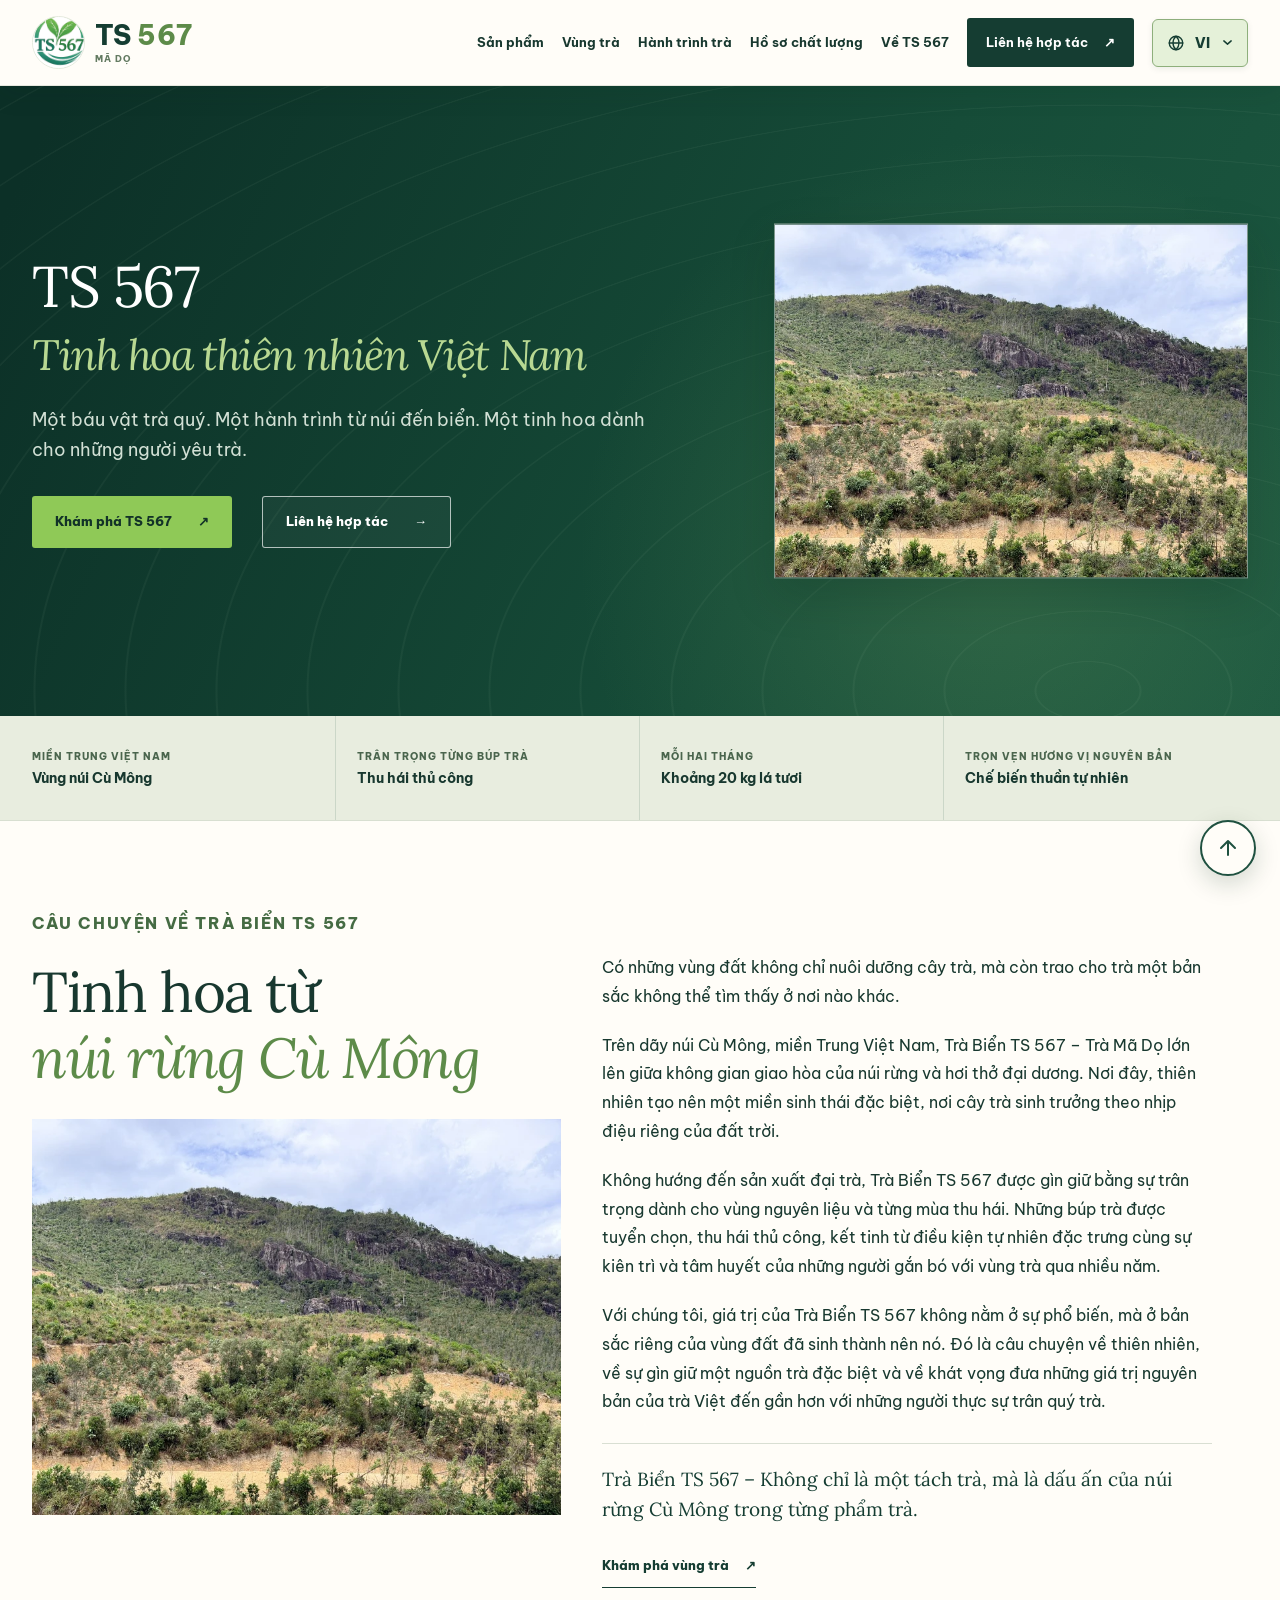
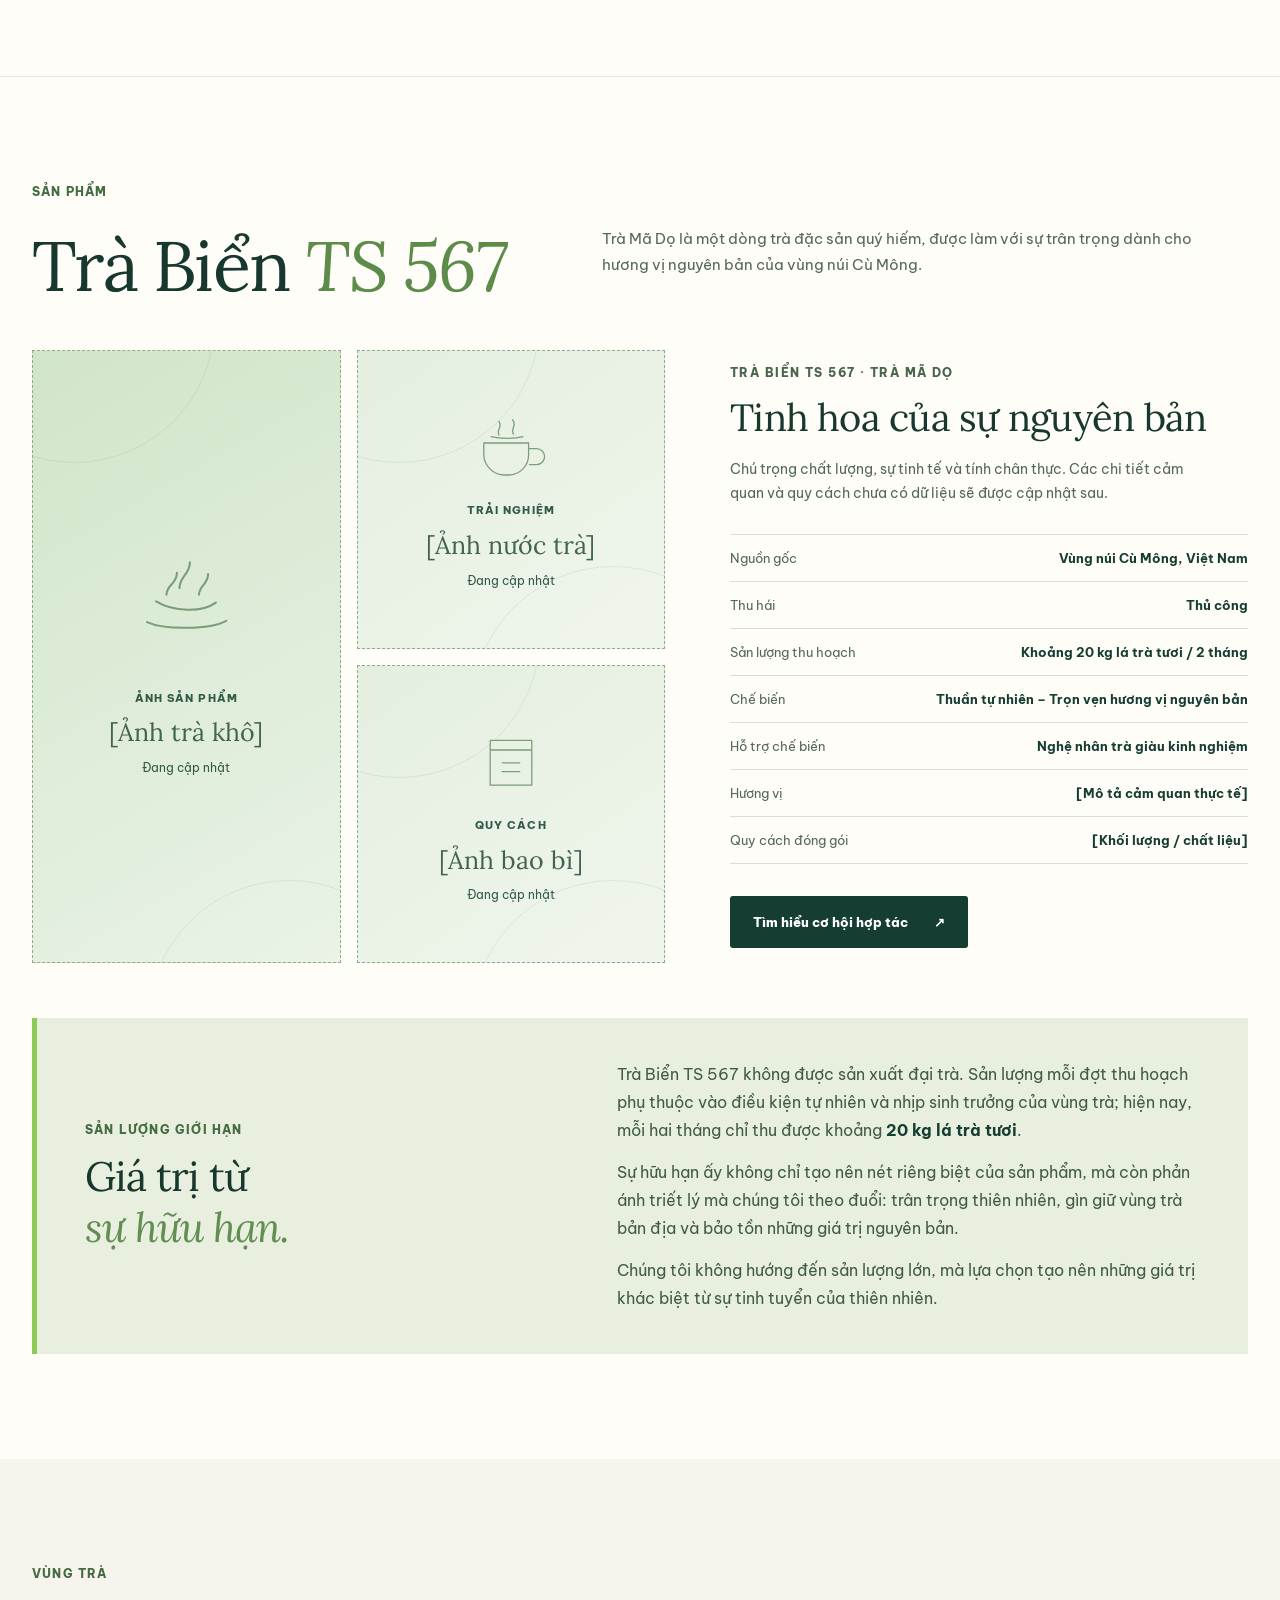
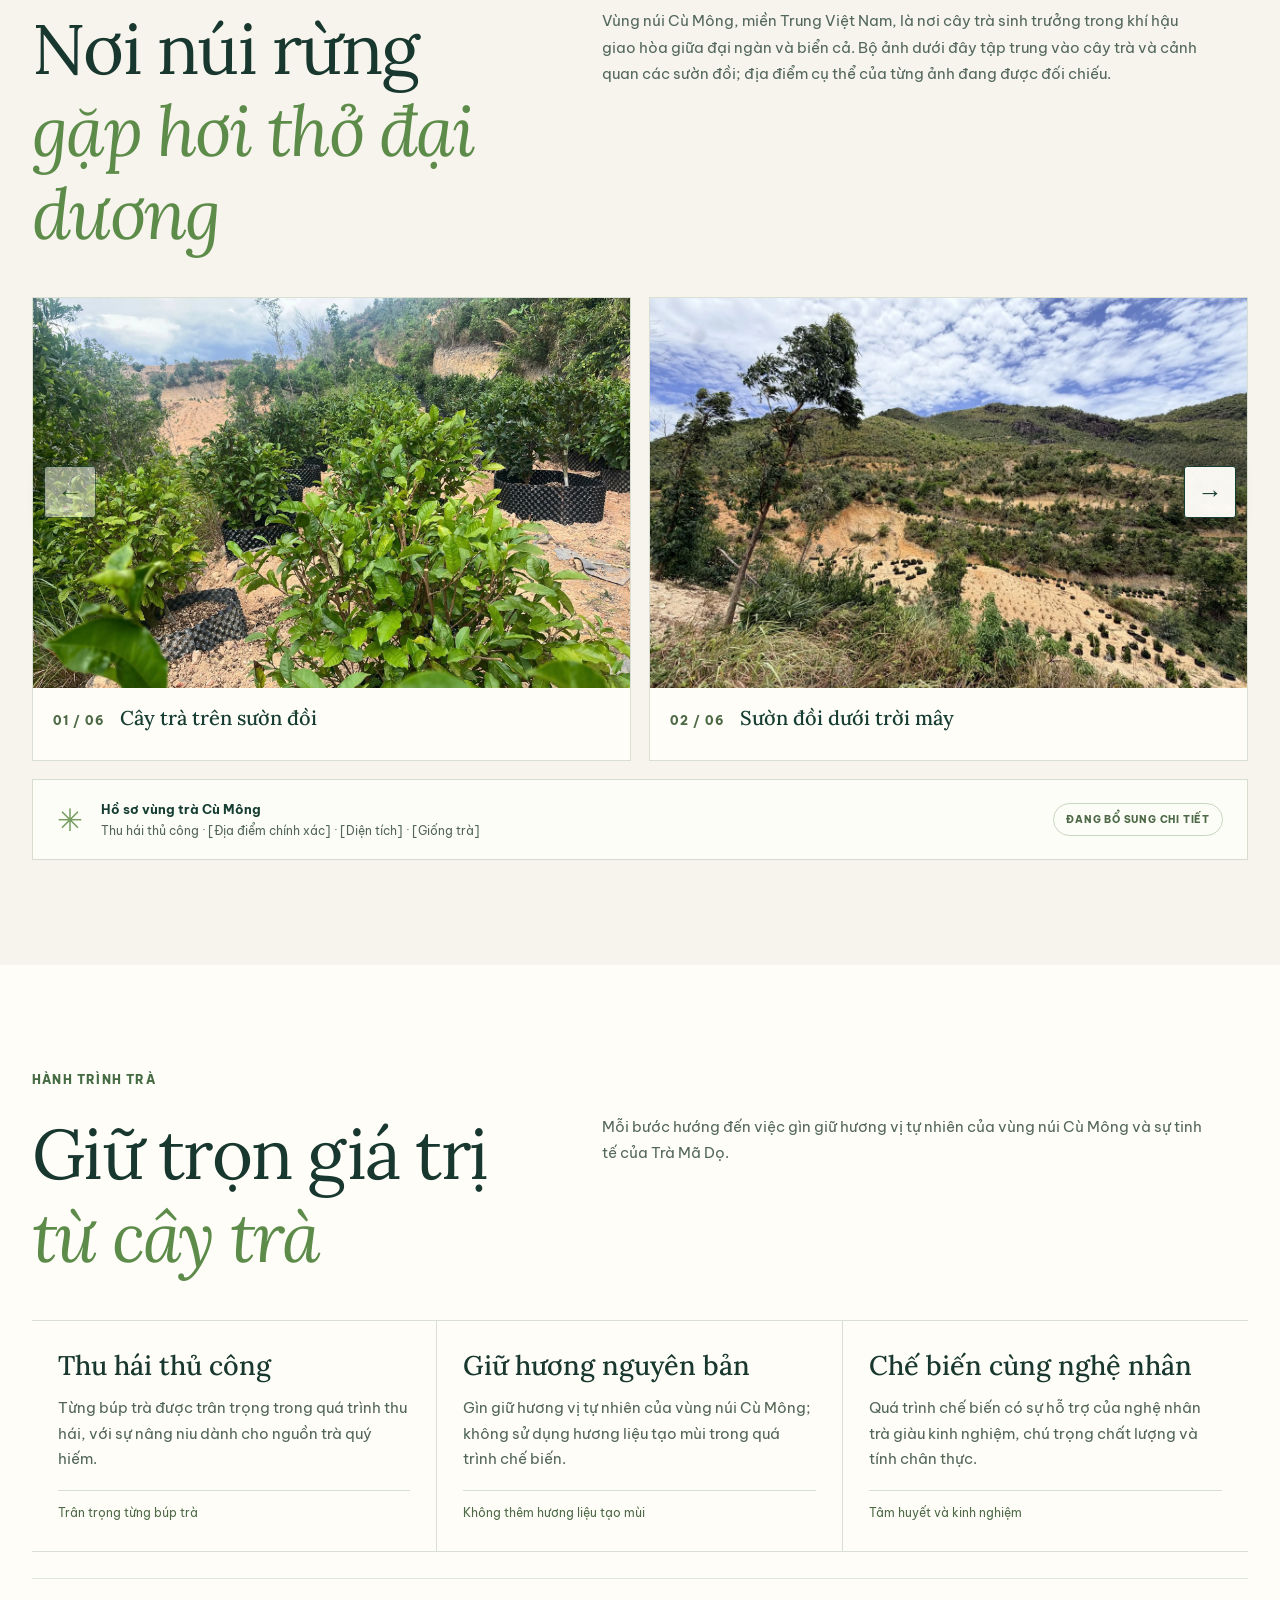
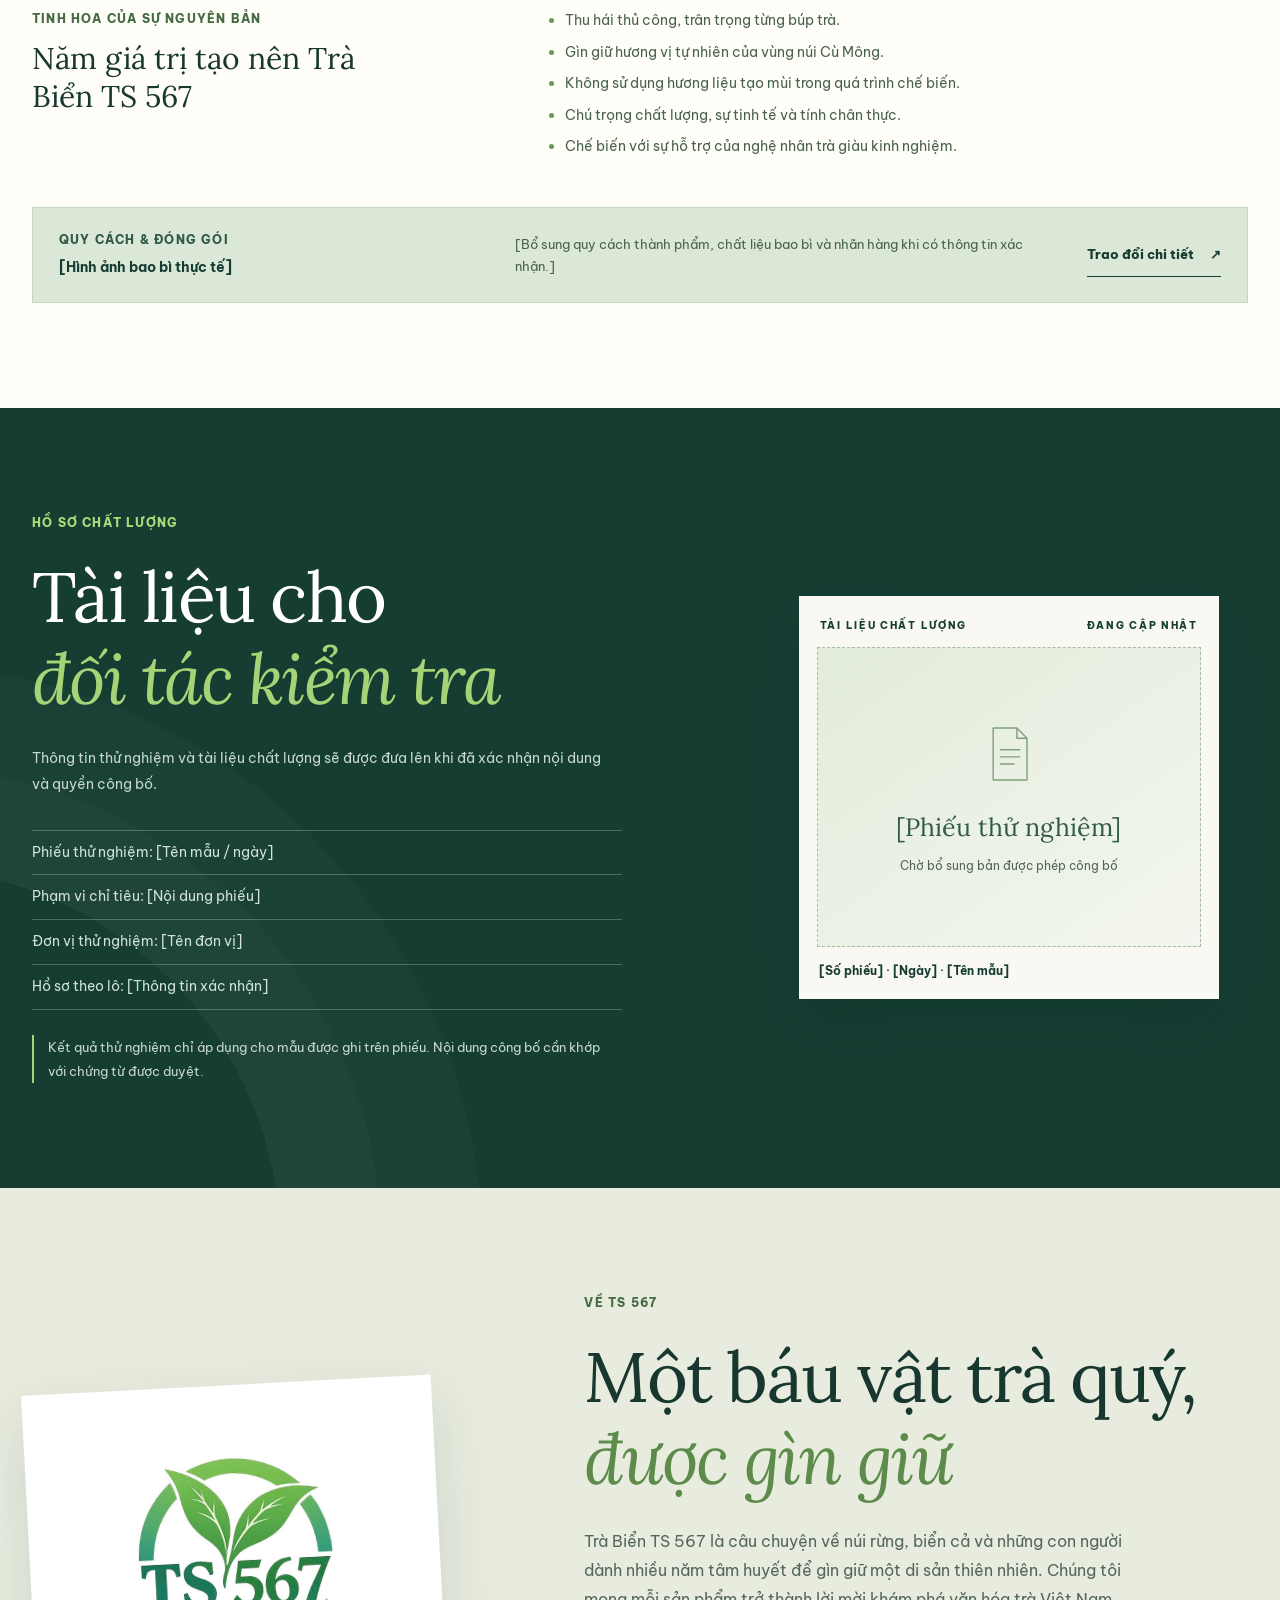
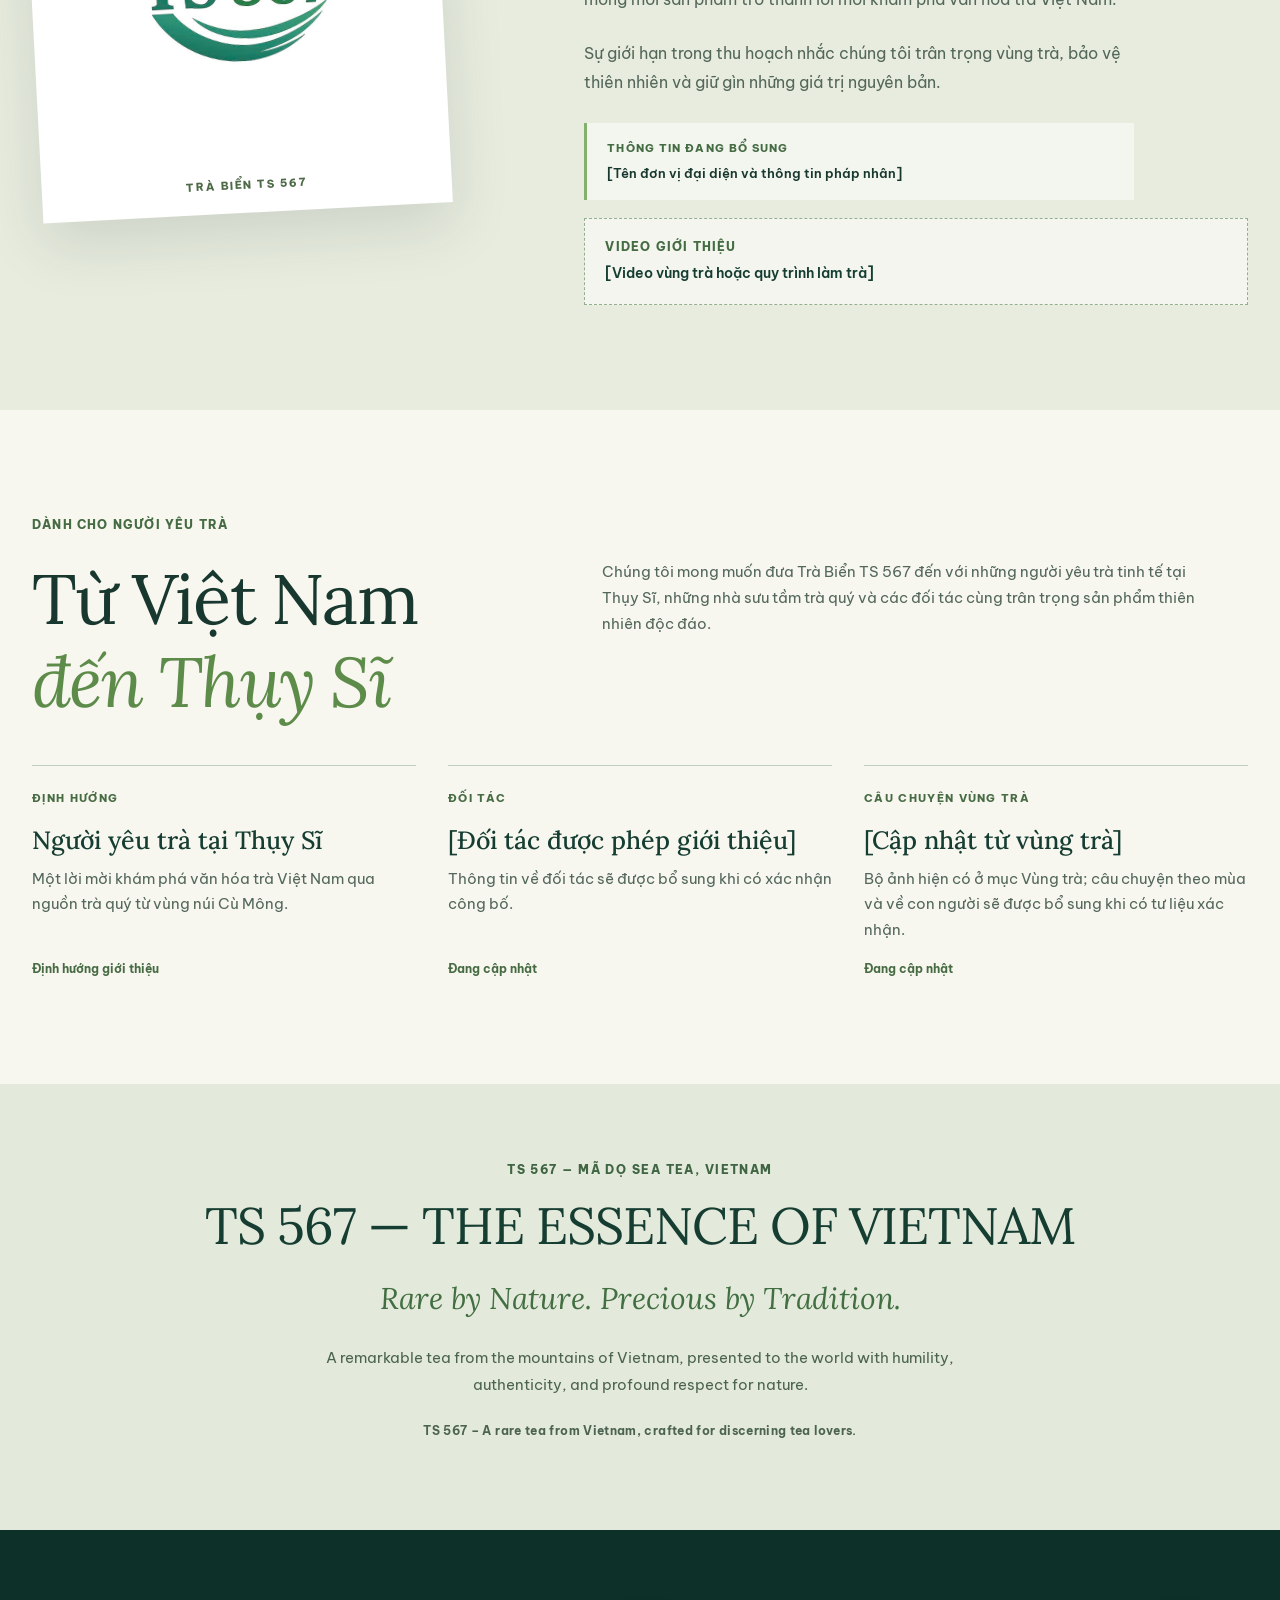
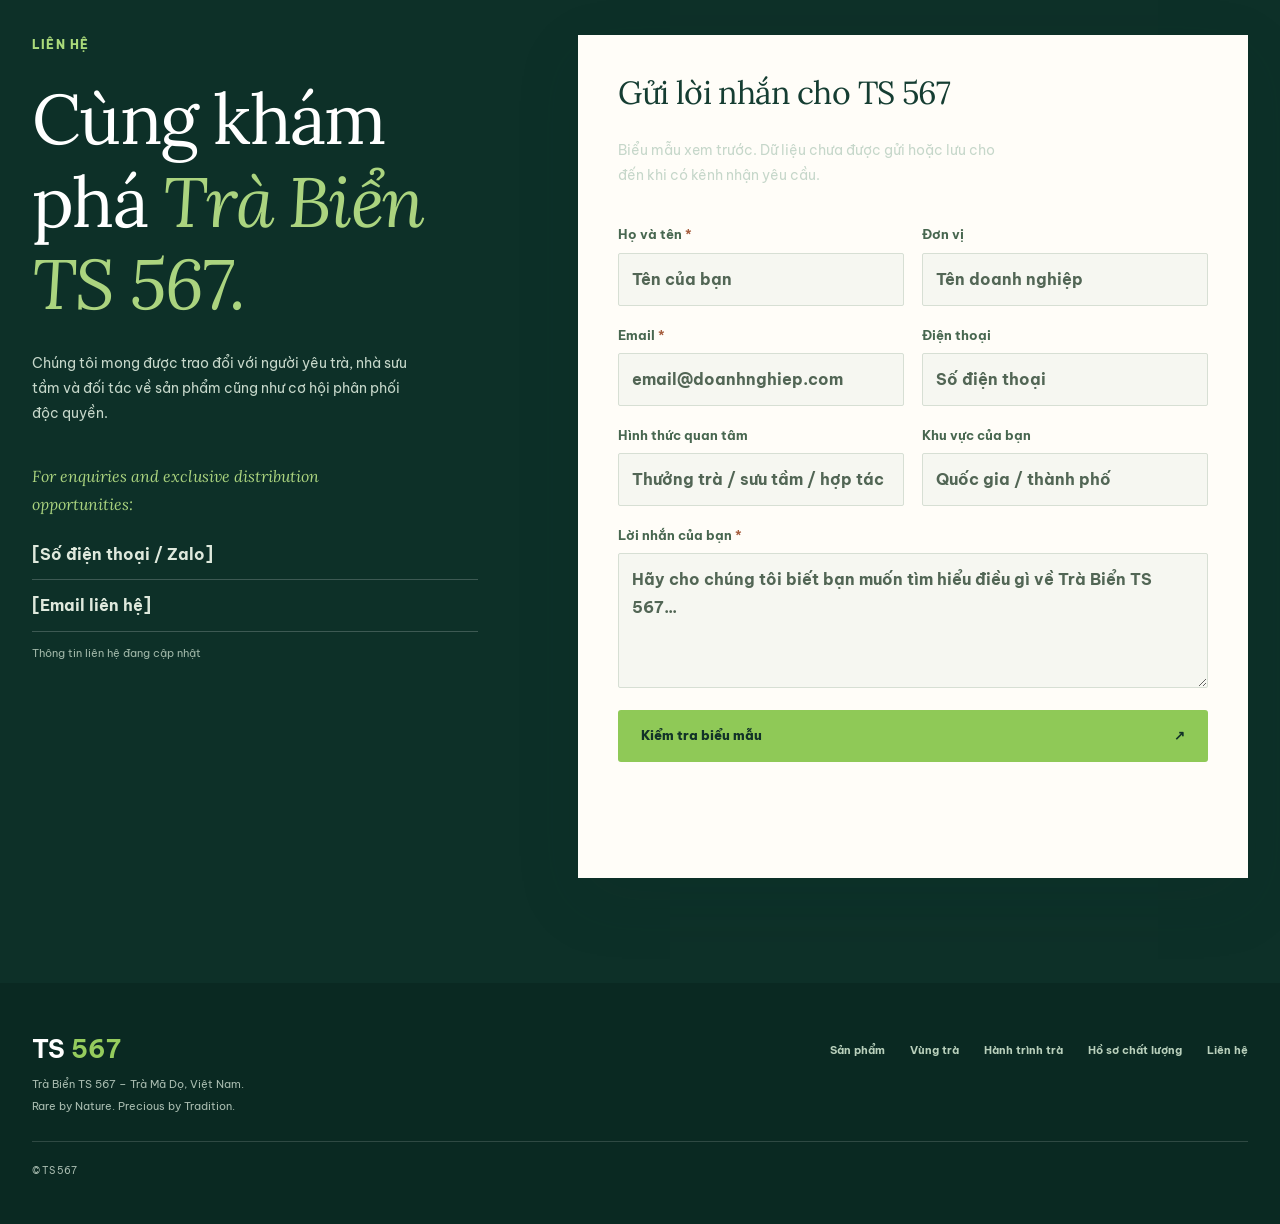
==== commit d7b71577: "Curate tea-region gallery with landscape photos only" ====
--- a/index.html
+++ b/index.html
@@ -147,23 +147,20 @@
         <div class="wrap">
           <div class="section-heading split-heading">
             <div><p class="eyebrow">VÙNG TRÀ</p><h2 id="garden-title">Nơi núi rừng<br /><i>gặp hơi thở đại dương</i></h2></div>
-            <p>Vùng núi Cù Mông, miền Trung Việt Nam, là nơi cây trà sinh trưởng trong khí hậu giao hòa giữa đại ngàn và biển cả. Bộ ảnh dưới đây giới thiệu cây trà, thu hái và sơ chế; địa điểm cụ thể của từng ảnh đang được đối chiếu.</p>
+            <p>Vùng núi Cù Mông, miền Trung Việt Nam, là nơi cây trà sinh trưởng trong khí hậu giao hòa giữa đại ngàn và biển cả. Bộ ảnh dưới đây tập trung vào cây trà và cảnh quan các sườn đồi; địa điểm cụ thể của từng ảnh đang được đối chiếu.</p>
           </div>
           <div class="gallery-shell" data-gallery>
             <div class="gallery-controls">
               <button class="gallery-arrow" type="button" data-gallery-prev aria-label="Ảnh trước" aria-controls="tea-gallery">←</button>
               <button class="gallery-arrow" type="button" data-gallery-next aria-label="Ảnh tiếp theo" aria-controls="tea-gallery">→</button>
             </div>
-            <div class="gallery-track" id="tea-gallery" tabindex="0" role="region" aria-label="Thư viện ảnh về cây trà và quá trình làm trà">
-              <figure class="gallery-card"><img src="assets/gallery/01-vuon-tra.jpg" width="1800" height="1350" loading="lazy" decoding="async" alt="Những cây trà xanh trên sườn đồi"><figcaption><span>01 / 09</span><strong>Cây trà trên sườn đồi</strong></figcaption></figure>
-              <figure class="gallery-card"><img src="assets/gallery/02-thu-hai.jpg" width="1800" height="1392" loading="lazy" decoding="async" alt="Người hái lá trà trong vườn"><figcaption><span>02 / 09</span><strong>Thu hái lá trà</strong></figcaption></figure>
-              <figure class="gallery-card"><img src="assets/gallery/03-bup-tra.jpg" width="1350" height="1800" loading="lazy" decoding="async" alt="Búp trà tươi được cầm trên tay"><figcaption><span>03 / 09</span><strong>Búp trà tươi</strong></figcaption></figure>
-              <figure class="gallery-card"><img src="assets/gallery/04-gio-tra.jpg" width="1800" height="1350" loading="lazy" decoding="async" alt="Người đeo giỏ giữa vườn trà"><figcaption><span>04 / 09</span><strong>Giỏ trà trong buổi thu hái</strong></figcaption></figure>
-              <figure class="gallery-card"><img src="assets/gallery/05-trai-la.jpg" width="1148" height="861" loading="lazy" decoding="async" alt="Lá trà được trải trên những tấm bạt"><figcaption><span>05 / 09</span><strong>Lá trà được trải trên bạt</strong></figcaption></figure>
-              <figure class="gallery-card"><img src="assets/gallery/06-sang-tre.jpg" width="1800" height="1350" loading="lazy" decoding="async" alt="Lá trà được xếp vào sàng tre"><figcaption><span>06 / 09</span><strong>Lá trà trên sàng tre</strong></figcaption></figure>
-              <figure class="gallery-card"><img src="assets/gallery/07-khay-tra.jpg" width="1800" height="1350" loading="lazy" decoding="async" alt="Các khay trà xếp tầng trong khu sơ chế"><figcaption><span>07 / 09</span><strong>Khay trà xếp tầng</strong></figcaption></figure>
-              <figure class="gallery-card"><img src="assets/gallery/08-so-che.jpg" width="1800" height="1350" loading="lazy" decoding="async" alt="Lá trà được trải dưới mái che"><figcaption><span>08 / 09</span><strong>Lá trà trong khu sơ chế</strong></figcaption></figure>
-              <figure class="gallery-card"><img src="assets/hero/tea-harvest-1600.webp" srcset="assets/hero/tea-harvest-800.webp 800w, assets/hero/tea-harvest-1600.webp 1600w" sizes="(max-width: 560px) calc(100vw - 32px), 50vw" width="1600" height="1200" loading="lazy" decoding="async" alt="Nhóm người thu hái lá trà trên sườn đồi" /><figcaption><span>09 / 09</span><strong>Thu hái trên sườn đồi</strong></figcaption></figure>
+            <div class="gallery-track" id="tea-gallery" tabindex="0" role="region" aria-label="Thư viện ảnh cây trà và cảnh quan vùng đồi">
+              <figure class="gallery-card"><img src="assets/gallery/01-vuon-tra.jpg" width="1800" height="1350" loading="lazy" decoding="async" alt="Những cây trà xanh trên sườn đồi" /><figcaption><span>01 / 06</span><strong>Cây trà trên sườn đồi</strong></figcaption></figure>
+              <figure class="gallery-card"><img src="assets/gallery/02-suon-doi.webp" width="1280" height="960" loading="lazy" decoding="async" alt="Sườn đồi có cây trồng dưới bầu trời nhiều mây" /><figcaption><span>02 / 06</span><strong>Sườn đồi dưới trời mây</strong></figcaption></figure>
+              <figure class="gallery-card"><img src="assets/gallery/03-vung-doi.webp" width="1280" height="960" loading="lazy" decoding="async" alt="Cảnh quan sườn đồi nhìn về thung lũng" /><figcaption><span>03 / 06</span><strong>Cảnh quan vùng đồi</strong></figcaption></figure>
+              <figure class="gallery-card"><img src="assets/gallery/04-doi-duoi-troi-may.webp" width="1280" height="960" loading="lazy" decoding="async" alt="Các triền đồi với cây xanh và đường đất" /><figcaption><span>04 / 06</span><strong>Triền đồi và cây xanh</strong></figcaption></figure>
+              <figure class="gallery-card"><img src="assets/hero/rocky-hillside-1280.webp" srcset="assets/hero/rocky-hillside-800.webp 800w, assets/hero/rocky-hillside-1280.webp 1280w" sizes="(max-width: 560px) calc(100vw - 32px), 50vw" width="1280" height="960" loading="lazy" decoding="async" alt="Sườn núi xanh với những mỏm đá" /><figcaption><span>05 / 06</span><strong>Sườn núi đá</strong></figcaption></figure>
+              <figure class="gallery-card"><img src="assets/gallery/06-toan-canh-vung-doi.webp" width="1280" height="960" loading="lazy" decoding="async" alt="Toàn cảnh các sườn đồi xanh dưới trời mây" /><figcaption><span>06 / 06</span><strong>Toàn cảnh vùng đồi</strong></figcaption></figure>
             </div>
           </div>
           <div class="origin-note"><span class="origin-icon" aria-hidden="true">✳</span><p><strong>Hồ sơ vùng trà Cù Mông</strong><br />Thu hái thủ công · [Địa điểm chính xác] · [Diện tích] · [Giống trà]</p><span class="status-pill">Đang bổ sung chi tiết</span></div>
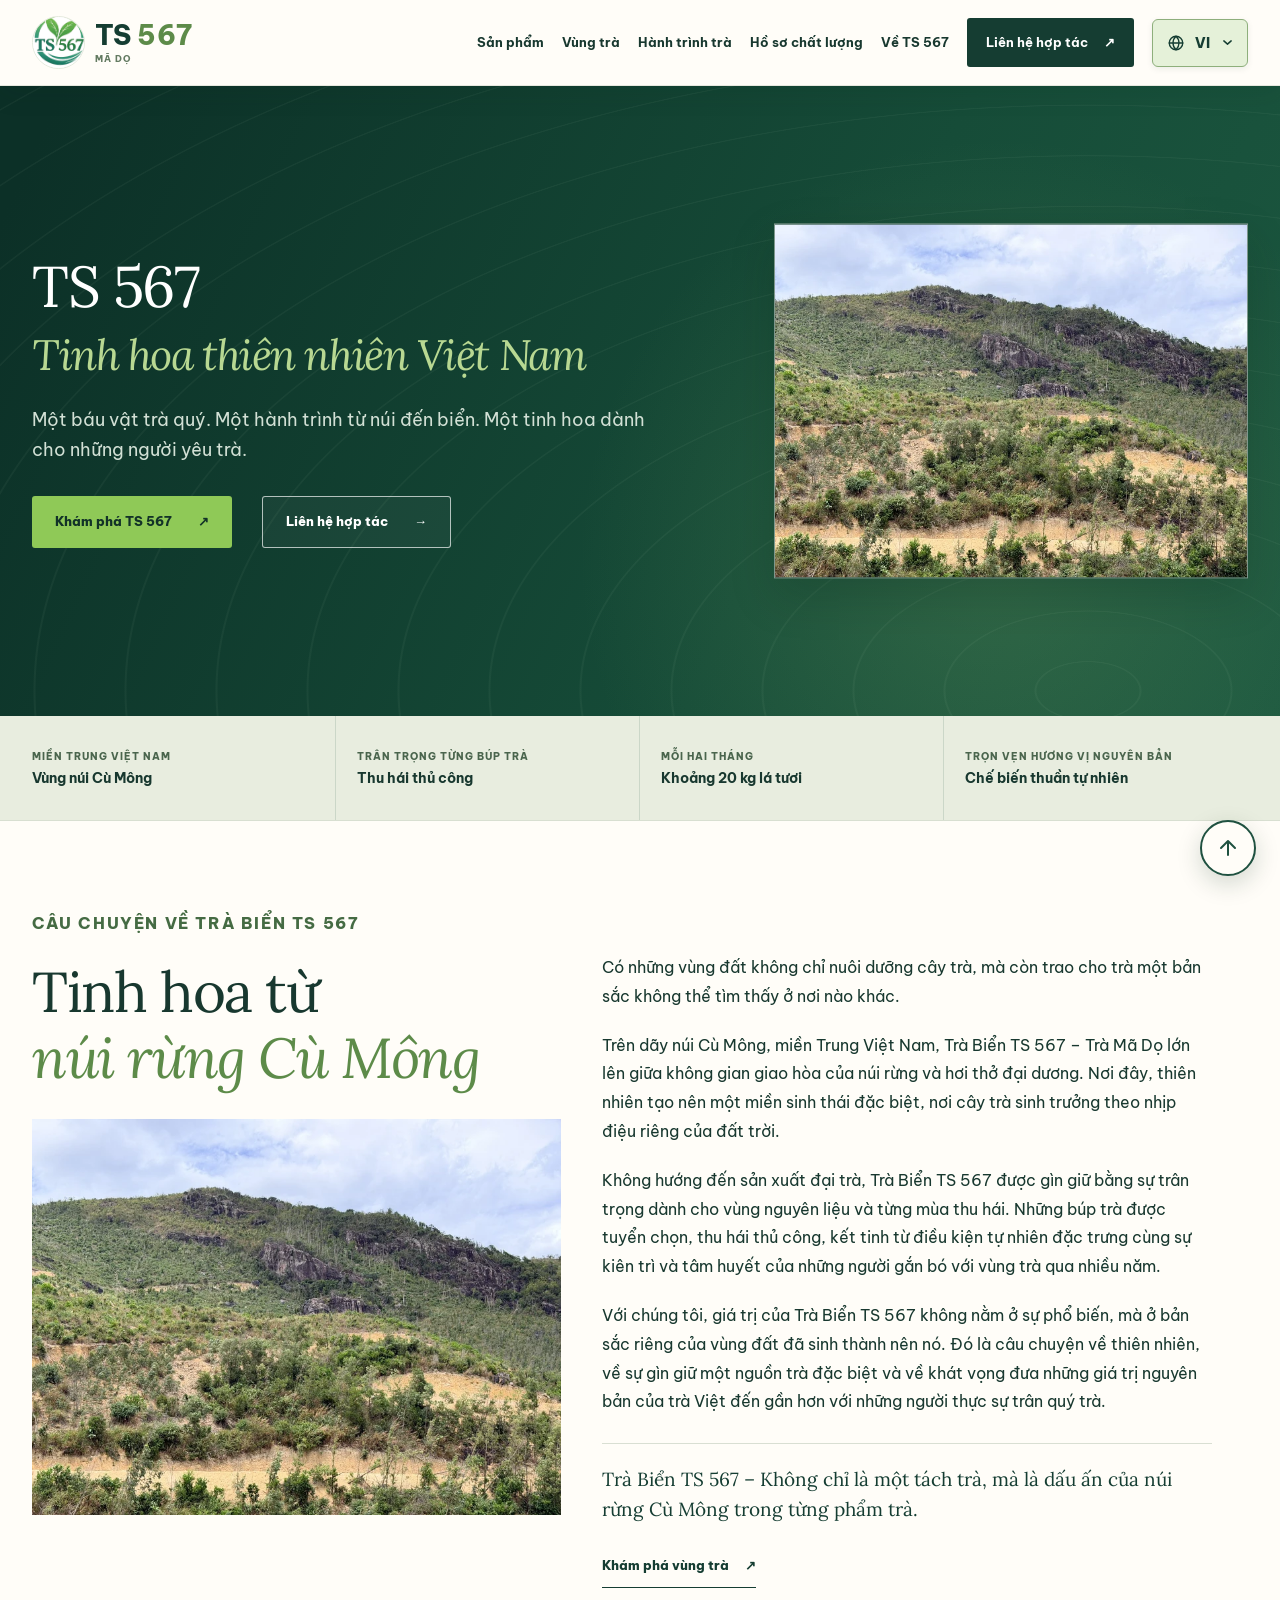
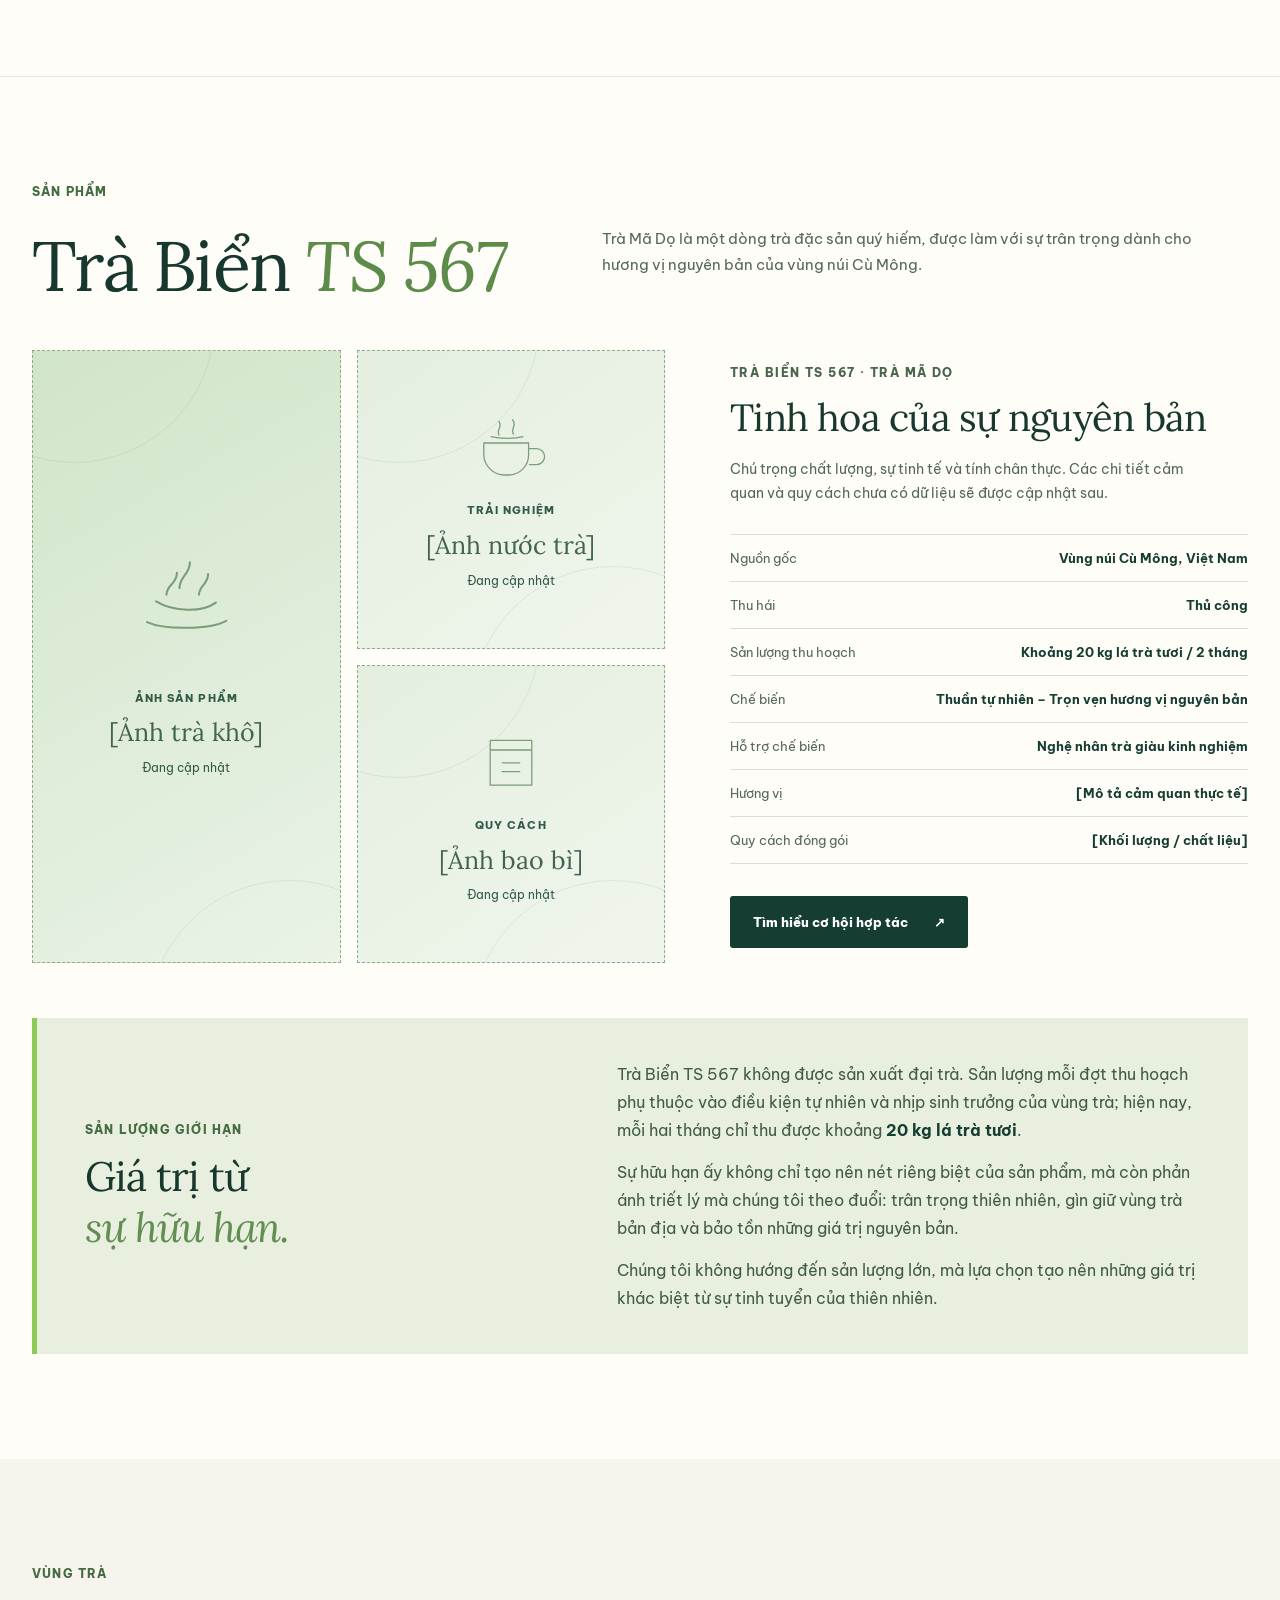
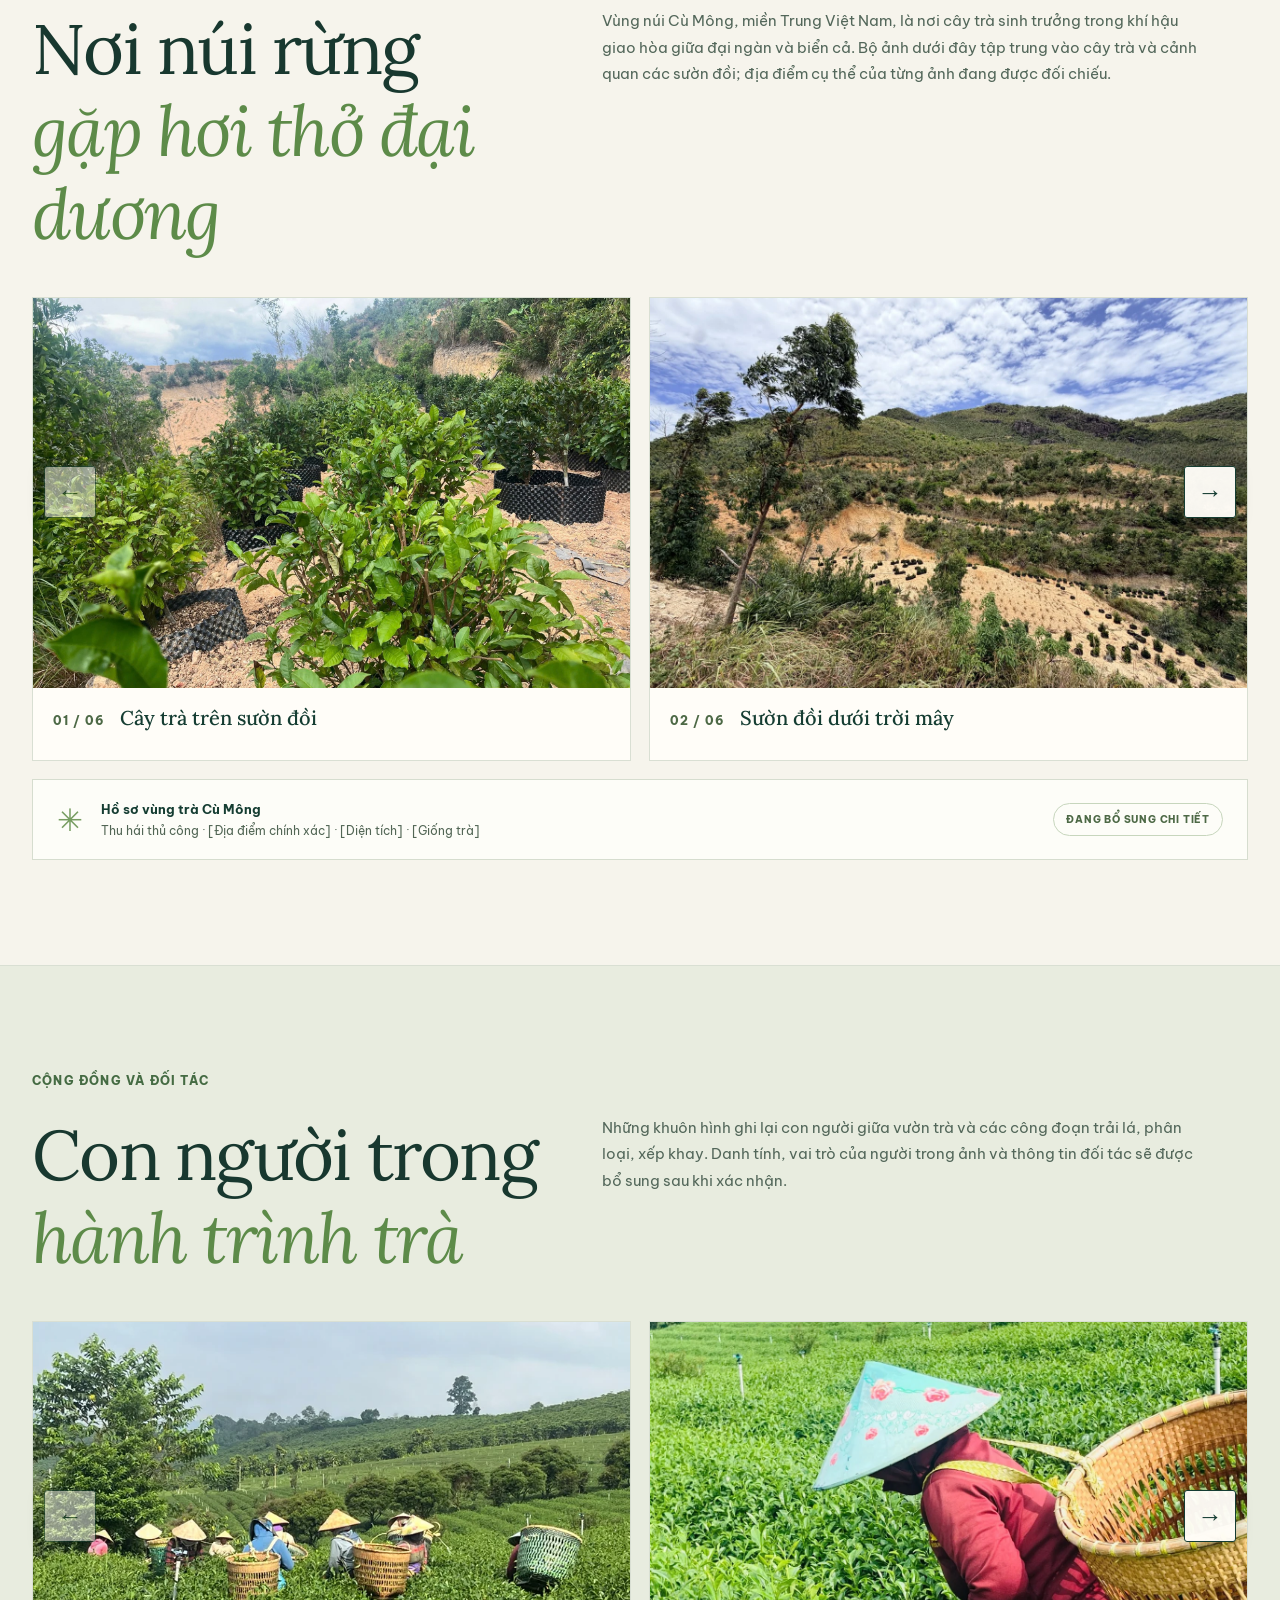
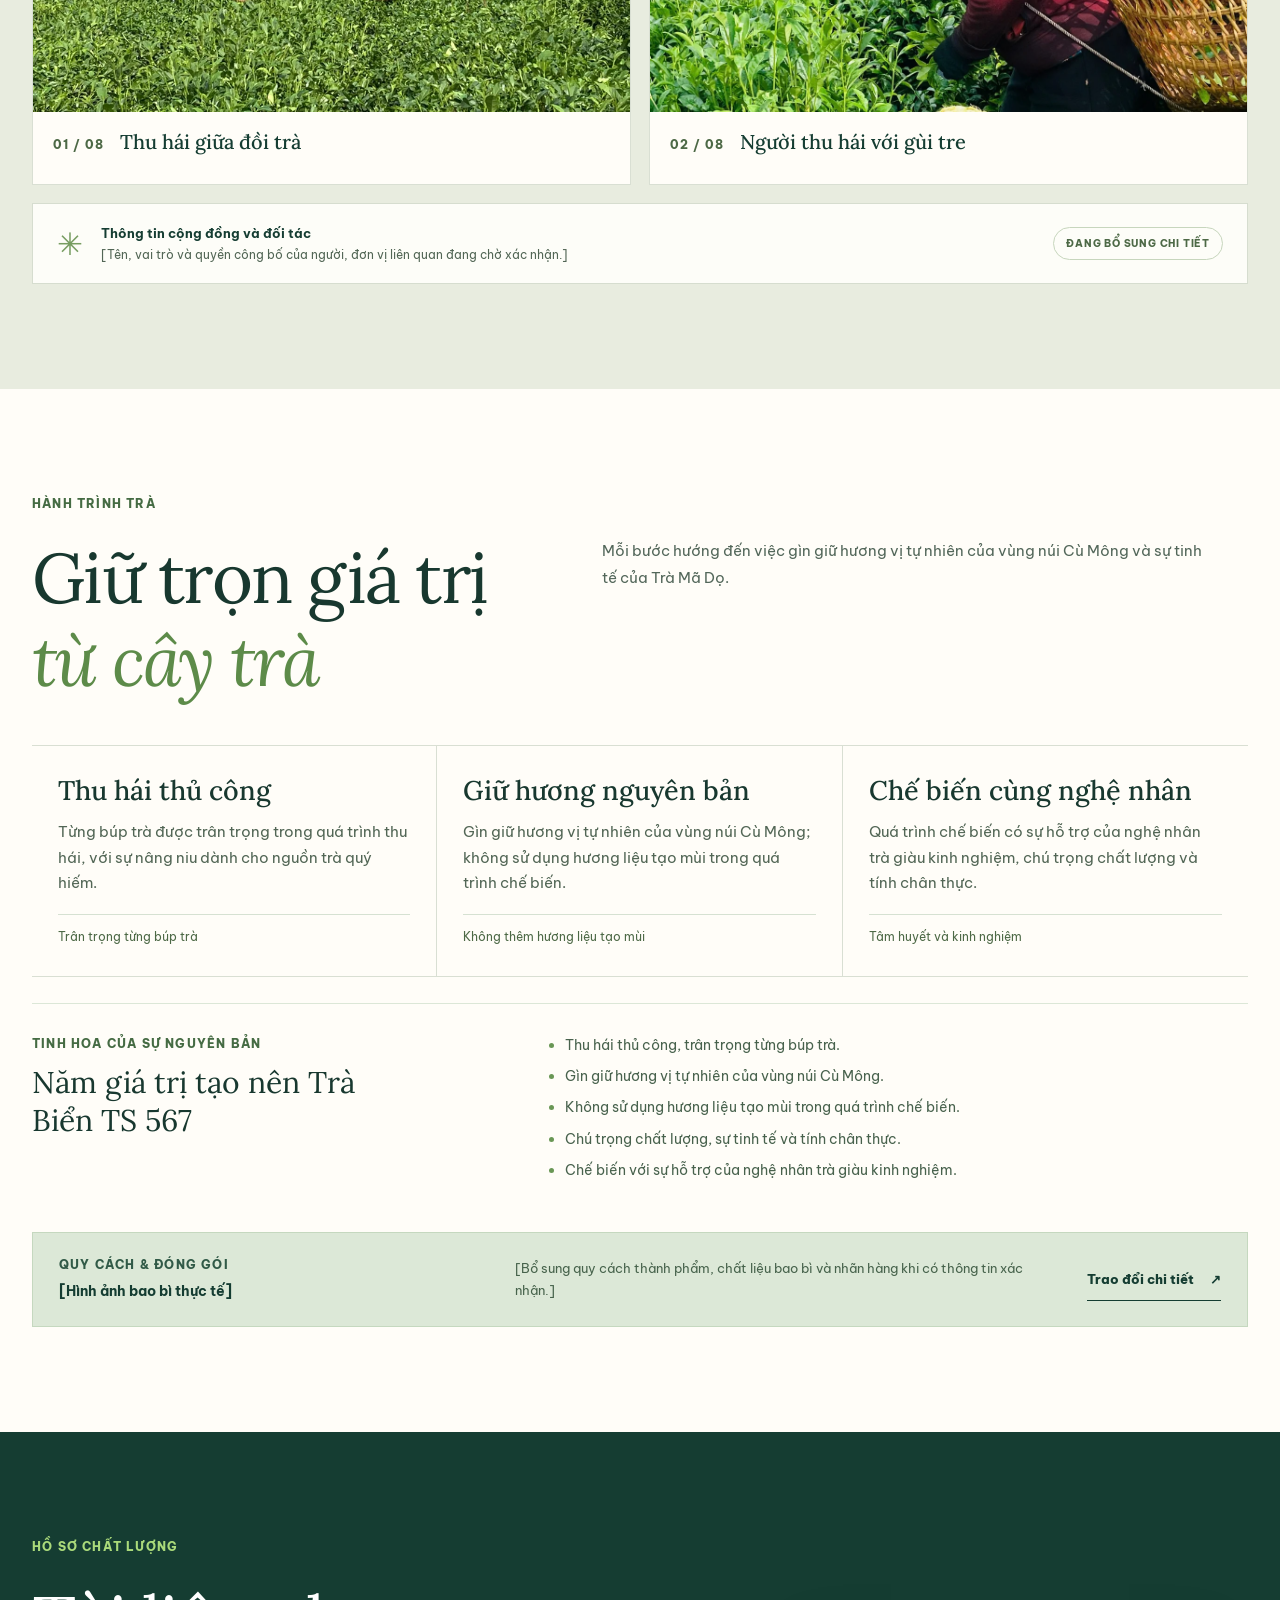
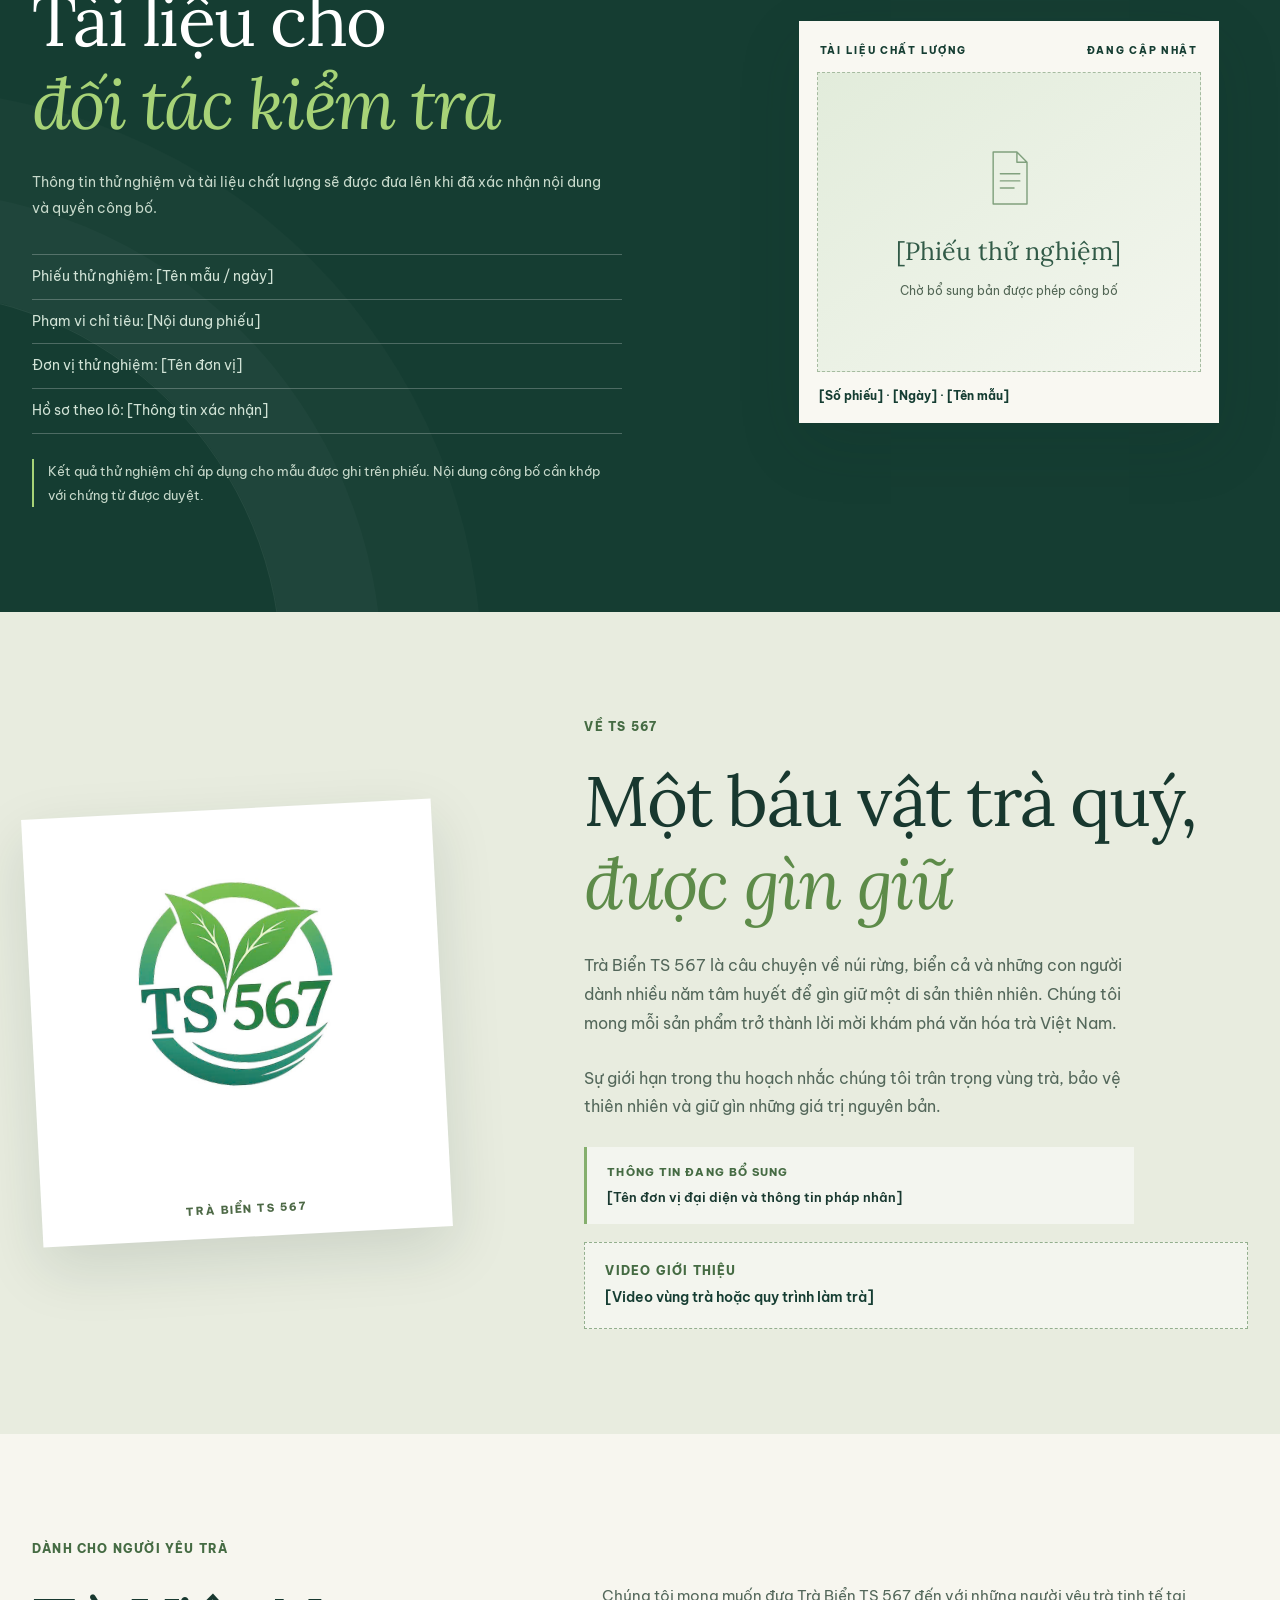
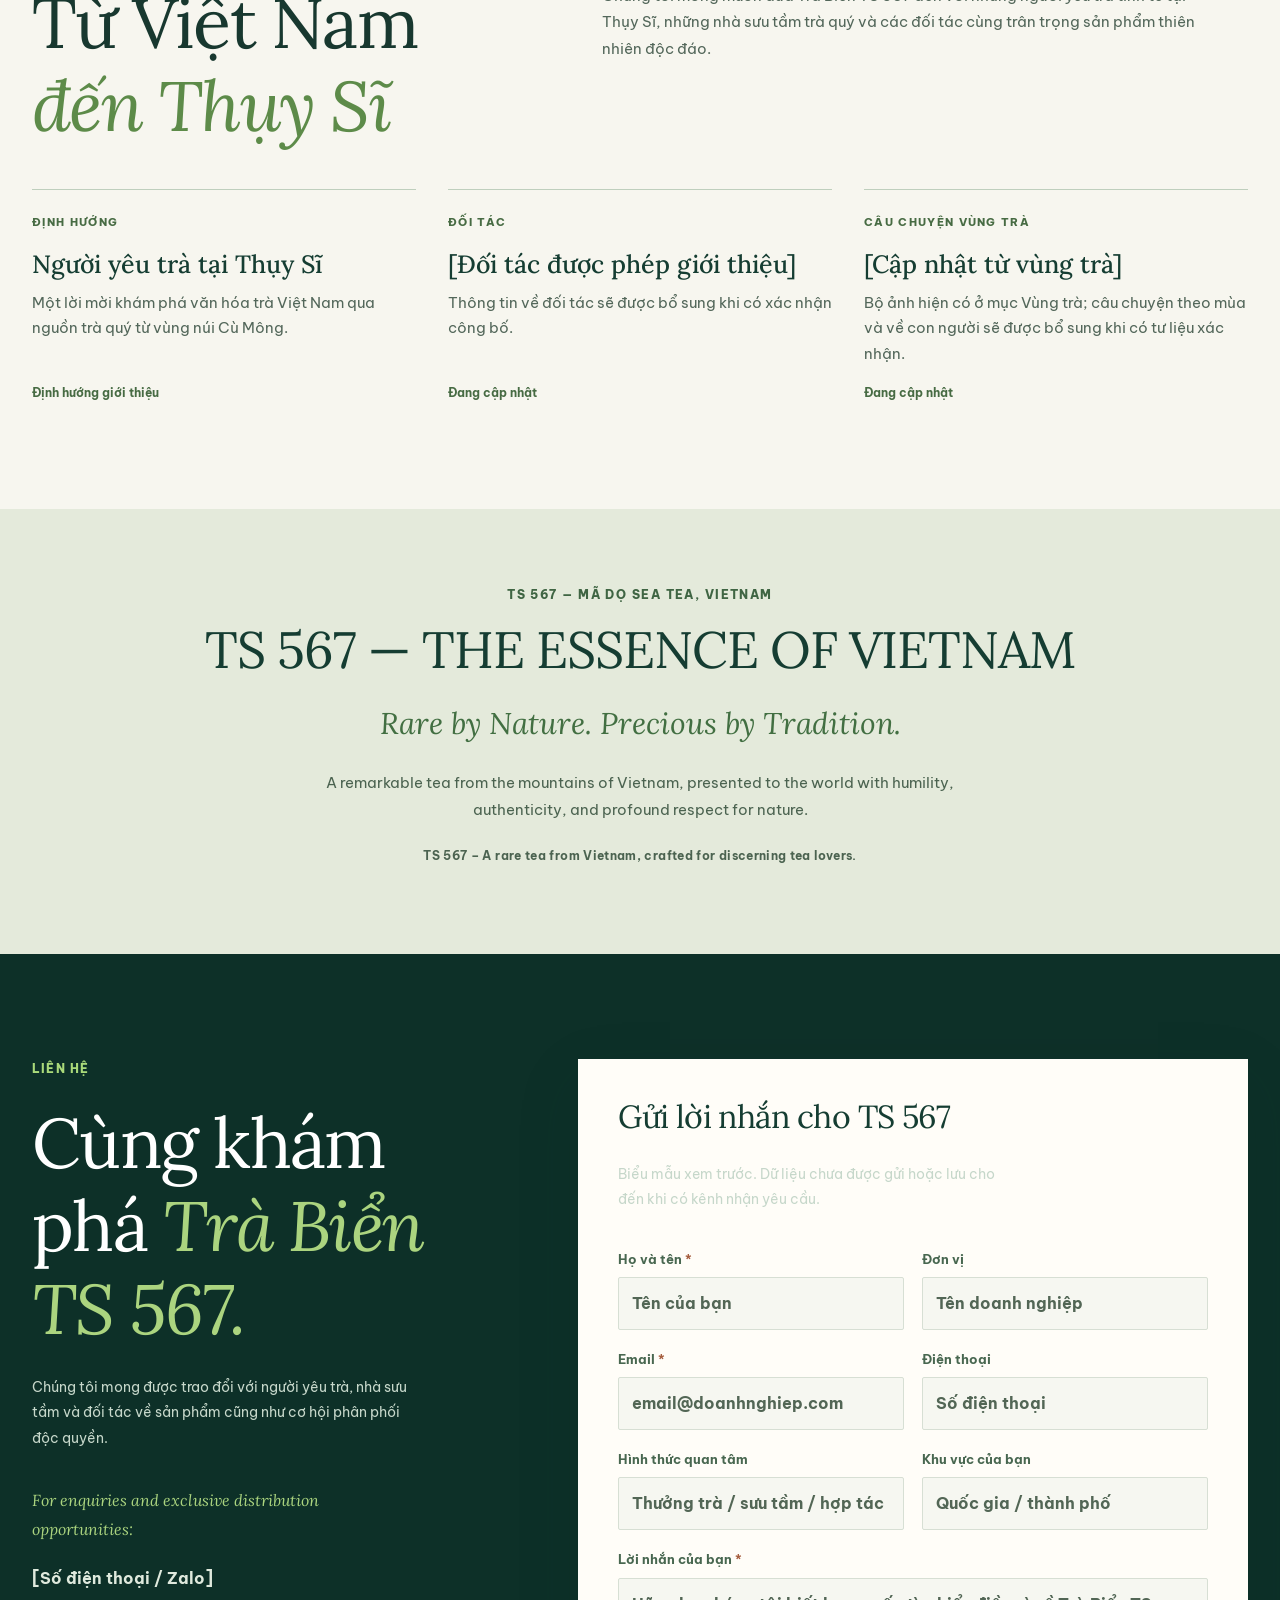
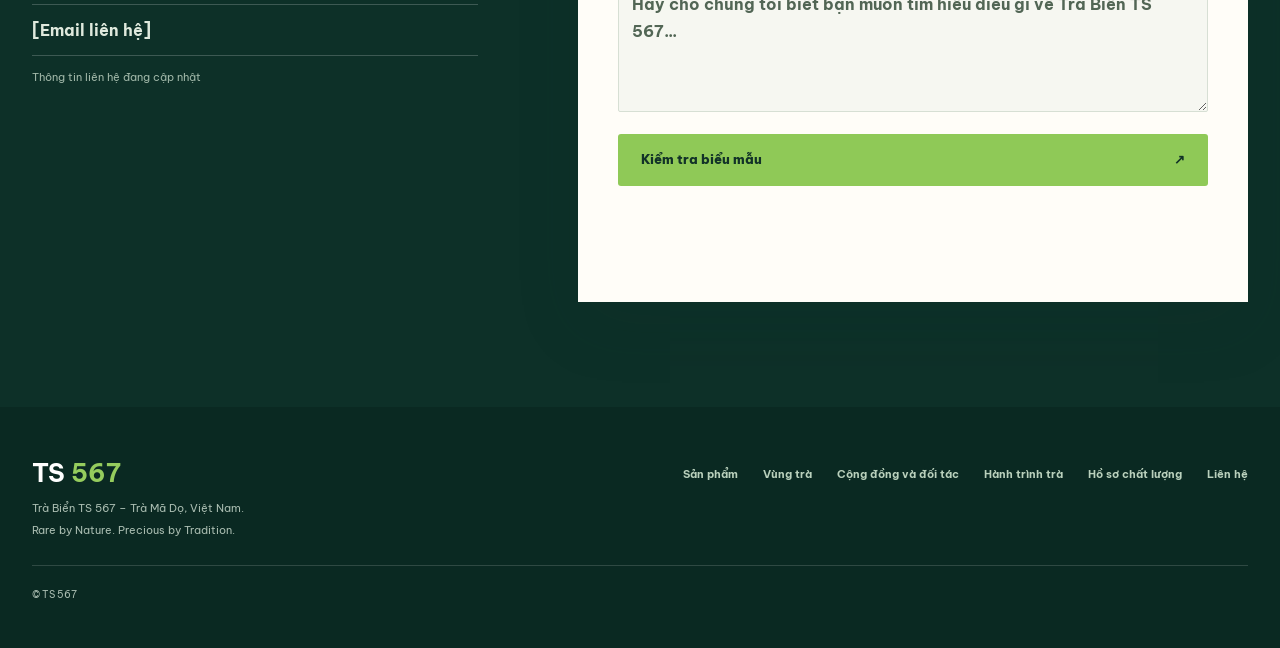
==== commit 5cdf9b7b: "Add community and partners photo gallery" ====
--- a/index.html
+++ b/index.html
@@ -13,7 +13,7 @@
     <link rel="alternate" hreflang="zh-TW" href="https://minhquang170405-create.github.io/Fresh-tea-supplier/zh-tw.html" />
     <link rel="alternate" hreflang="x-default" href="https://minhquang170405-create.github.io/Fresh-tea-supplier/" />
     <link rel="stylesheet" href="fonts.css" />
-    <link rel="stylesheet" href="styles.css?v=20261108e" />
+    <link rel="stylesheet" href="styles.css?v=20261108f" />
     <script src="script.js?v=20261106b" defer></script>
   </head>
   <body id="top">
@@ -167,6 +167,32 @@
         </div>
       </section>
 
+      <section class="section community-section" id="cong-dong" aria-labelledby="community-title">
+        <div class="wrap">
+          <div class="section-heading split-heading">
+            <div><p class="eyebrow">CỘNG ĐỒNG VÀ ĐỐI TÁC</p><h2 id="community-title">Con người trong<br /><i>hành trình trà</i></h2></div>
+            <p>Những khuôn hình ghi lại con người giữa vườn trà và các công đoạn trải lá, phân loại, xếp khay. Danh tính, vai trò của người trong ảnh và thông tin đối tác sẽ được bổ sung sau khi xác nhận.</p>
+          </div>
+          <div class="gallery-shell" data-gallery>
+            <div class="gallery-controls">
+              <button class="gallery-arrow" type="button" data-gallery-prev aria-label="Ảnh trước trong mục Cộng đồng và đối tác" aria-controls="community-gallery">←</button>
+              <button class="gallery-arrow" type="button" data-gallery-next aria-label="Ảnh tiếp theo trong mục Cộng đồng và đối tác" aria-controls="community-gallery">→</button>
+            </div>
+            <div class="gallery-track" id="community-gallery" tabindex="0" role="region" aria-label="Thư viện ảnh con người và các công đoạn làm trà">
+              <figure class="gallery-card"><img src="assets/hero/tea-harvest-1600.webp" srcset="assets/hero/tea-harvest-800.webp 800w, assets/hero/tea-harvest-1600.webp 1600w" sizes="(max-width: 560px) calc(100vw - 32px), 50vw" width="1600" height="1200" loading="lazy" decoding="async" alt="Nhiều người đội nón thu hái giữa các luống trà" /><figcaption><span>01 / 08</span><strong>Thu hái giữa đồi trà</strong></figcaption></figure>
+              <figure class="gallery-card"><img src="assets/community/02-thu-hai.webp" width="1280" height="990" loading="lazy" decoding="async" alt="Một người đeo gùi tre đang thu hái lá trà" /><figcaption><span>02 / 08</span><strong>Người thu hái với gùi tre</strong></figcaption></figure>
+              <figure class="gallery-card"><img src="assets/community/03-gio-tra.webp" width="1280" height="960" loading="lazy" decoding="async" alt="Hai người đeo gùi tre giữa luống trà" /><figcaption><span>03 / 08</span><strong>Gùi tre giữa luống trà</strong></figcaption></figure>
+              <figure class="gallery-card"><img src="assets/community/04-nhom-nguoi-vuon-tra.webp" width="1280" height="960" loading="lazy" decoding="async" alt="Nhóm người đứng và quan sát giữa vườn trà" /><figcaption><span>04 / 08</span><strong>Mọi người giữa vườn trà</strong></figcaption></figure>
+              <figure class="gallery-card"><img src="assets/community/05-trai-la.webp" width="1148" height="861" loading="lazy" decoding="async" alt="Hai người trải lá trà xanh trên các tấm bạt" /><figcaption><span>05 / 08</span><strong>Trải lá trên bạt</strong></figcaption></figure>
+              <figure class="gallery-card"><img src="assets/community/06-sang-tre.webp" width="1280" height="960" loading="lazy" decoding="async" alt="Hai người đang xử lý lá trà trên những sàng tre" /><figcaption><span>06 / 08</span><strong>Phân loại lá trên sàng tre</strong></figcaption></figure>
+              <figure class="gallery-card"><img src="assets/community/07-khay-tra.webp" width="1280" height="960" loading="lazy" decoding="async" alt="Các sàng tre xếp tầng chứa lá trà" /><figcaption><span>07 / 08</span><strong>Các khay trà xếp tầng</strong></figcaption></figure>
+              <figure class="gallery-card"><img src="assets/community/08-so-che.webp" width="1280" height="960" loading="lazy" decoding="async" alt="Lá trà được trải trên các tấm bạt dưới mái che" /><figcaption><span>08 / 08</span><strong>Trải lá dưới mái che</strong></figcaption></figure>
+            </div>
+          </div>
+          <div class="origin-note"><span class="origin-icon" aria-hidden="true">✳</span><p><strong>Thông tin cộng đồng và đối tác</strong><br />[Tên, vai trò và quyền công bố của người, đơn vị liên quan đang chờ xác nhận.]</p><span class="status-pill">Đang bổ sung chi tiết</span></div>
+        </div>
+      </section>
+
       <section class="section process-section" id="quy-trinh" aria-labelledby="process-title"><div class="wrap"><div class="section-heading split-heading"><div><p class="eyebrow">HÀNH TRÌNH TRÀ</p><h2 id="process-title">Giữ trọn giá trị<br /><i>từ cây trà</i></h2></div><p>Mỗi bước hướng đến việc gìn giữ hương vị tự nhiên của vùng núi Cù Mông và sự tinh tế của Trà Mã Dọ.</p></div><div class="steps-grid"><article class="step-card"><h3>Thu hái thủ công</h3><p>Từng búp trà được trân trọng trong quá trình thu hái, với sự nâng niu dành cho nguồn trà quý hiếm.</p><small>Trân trọng từng búp trà</small></article><article class="step-card"><h3>Giữ hương nguyên bản</h3><p>Gìn giữ hương vị tự nhiên của vùng núi Cù Mông; không sử dụng hương liệu tạo mùi trong quá trình chế biến.</p><small>Không thêm hương liệu tạo mùi</small></article><article class="step-card"><h3>Chế biến cùng nghệ nhân</h3><p>Quá trình chế biến có sự hỗ trợ của nghệ nhân trà giàu kinh nghiệm, chú trọng chất lượng và tính chân thực.</p><small>Tâm huyết và kinh nghiệm</small></article></div><div class="essence-principles"><div><p class="eyebrow">TINH HOA CỦA SỰ NGUYÊN BẢN</p><h3>Năm giá trị tạo nên Trà Biển TS 567</h3></div><ul><li>Thu hái thủ công, trân trọng từng búp trà.</li><li>Gìn giữ hương vị tự nhiên của vùng núi Cù Mông.</li><li>Không sử dụng hương liệu tạo mùi trong quá trình chế biến.</li><li>Chú trọng chất lượng, sự tinh tế và tính chân thực.</li><li>Chế biến với sự hỗ trợ của nghệ nhân trà giàu kinh nghiệm.</li></ul></div><div class="packing-note"><div><span>QUY CÁCH &amp; ĐÓNG GÓI</span><strong>[Hình ảnh bao bì thực tế]</strong></div><p>[Bổ sung quy cách thành phẩm, chất liệu bao bì và nhãn hàng khi có thông tin xác nhận.]</p><a class="text-link" href="#lien-he">Trao đổi chi tiết <span aria-hidden="true">↗</span></a></div></div></section>
 
       <section class="section quality-section" id="thu-nghiem" aria-labelledby="quality-title">
@@ -222,7 +248,7 @@
       </section>
     </main>
 
-    <footer class="site-footer"><div class="wrap footer-layout"><div><strong>TS <span>567</span></strong><p>Trà Biển TS 567 – Trà Mã Dọ, Việt Nam.</p><p lang="en">Rare by Nature. Precious by Tradition.</p></div><div><a href="#san-pham">Sản phẩm</a><a href="#vung-tra">Vùng trà</a><a href="#quy-trinh">Hành trình trà</a><a href="#thu-nghiem">Hồ sơ chất lượng</a><a href="#lien-he">Liên hệ</a></div><small>© TS 567</small></div></footer>
+    <footer class="site-footer"><div class="wrap footer-layout"><div><strong>TS <span>567</span></strong><p>Trà Biển TS 567 – Trà Mã Dọ, Việt Nam.</p><p lang="en">Rare by Nature. Precious by Tradition.</p></div><div><a href="#san-pham">Sản phẩm</a><a href="#vung-tra">Vùng trà</a><a href="#cong-dong">Cộng đồng và đối tác</a><a href="#quy-trinh">Hành trình trà</a><a href="#thu-nghiem">Hồ sơ chất lượng</a><a href="#lien-he">Liên hệ</a></div><small>© TS 567</small></div></footer>
 
     <a class="back-to-top" href="#top" aria-label="Lên đầu trang" title="Lên đầu trang"><svg viewBox="0 0 24 24" aria-hidden="true" focusable="false"><path d="M12 19V5M5 12l7-7 7 7" /></svg></a>
 
--- a/styles.css
+++ b/styles.css
@@ -373,7 +373,8 @@
   .placeholder-card span{font-size:11px}
 }
 
-/* The photo rail shows owner-supplied field and processing images. */
+/* Both photo rails share the same controls and responsive card sizing. */
+.community-section{background:#e8ecdf;border-top:1px solid var(--line)}
 .gallery-shell{--gallery-gap:18px;--gallery-photo-height:390px;position:relative;min-width:0}
 .gallery-controls{position:absolute;z-index:2;inset:0 0 auto;height:var(--gallery-photo-height);pointer-events:none}
 .gallery-arrow{position:absolute;top:50%;width:52px;height:52px;display:grid;place-items:center;transform:translateY(-50%);border:1px solid var(--forest);border-radius:3px;background:rgba(255,253,248,.96);color:var(--forest);box-shadow:0 4px 18px rgba(9,42,30,.18);font:700 25px/1 'Be Vietnam Pro',Arial,sans-serif;cursor:pointer;pointer-events:auto;touch-action:manipulation;transition:background-color .2s,color .2s,border-color .2s,box-shadow .2s}
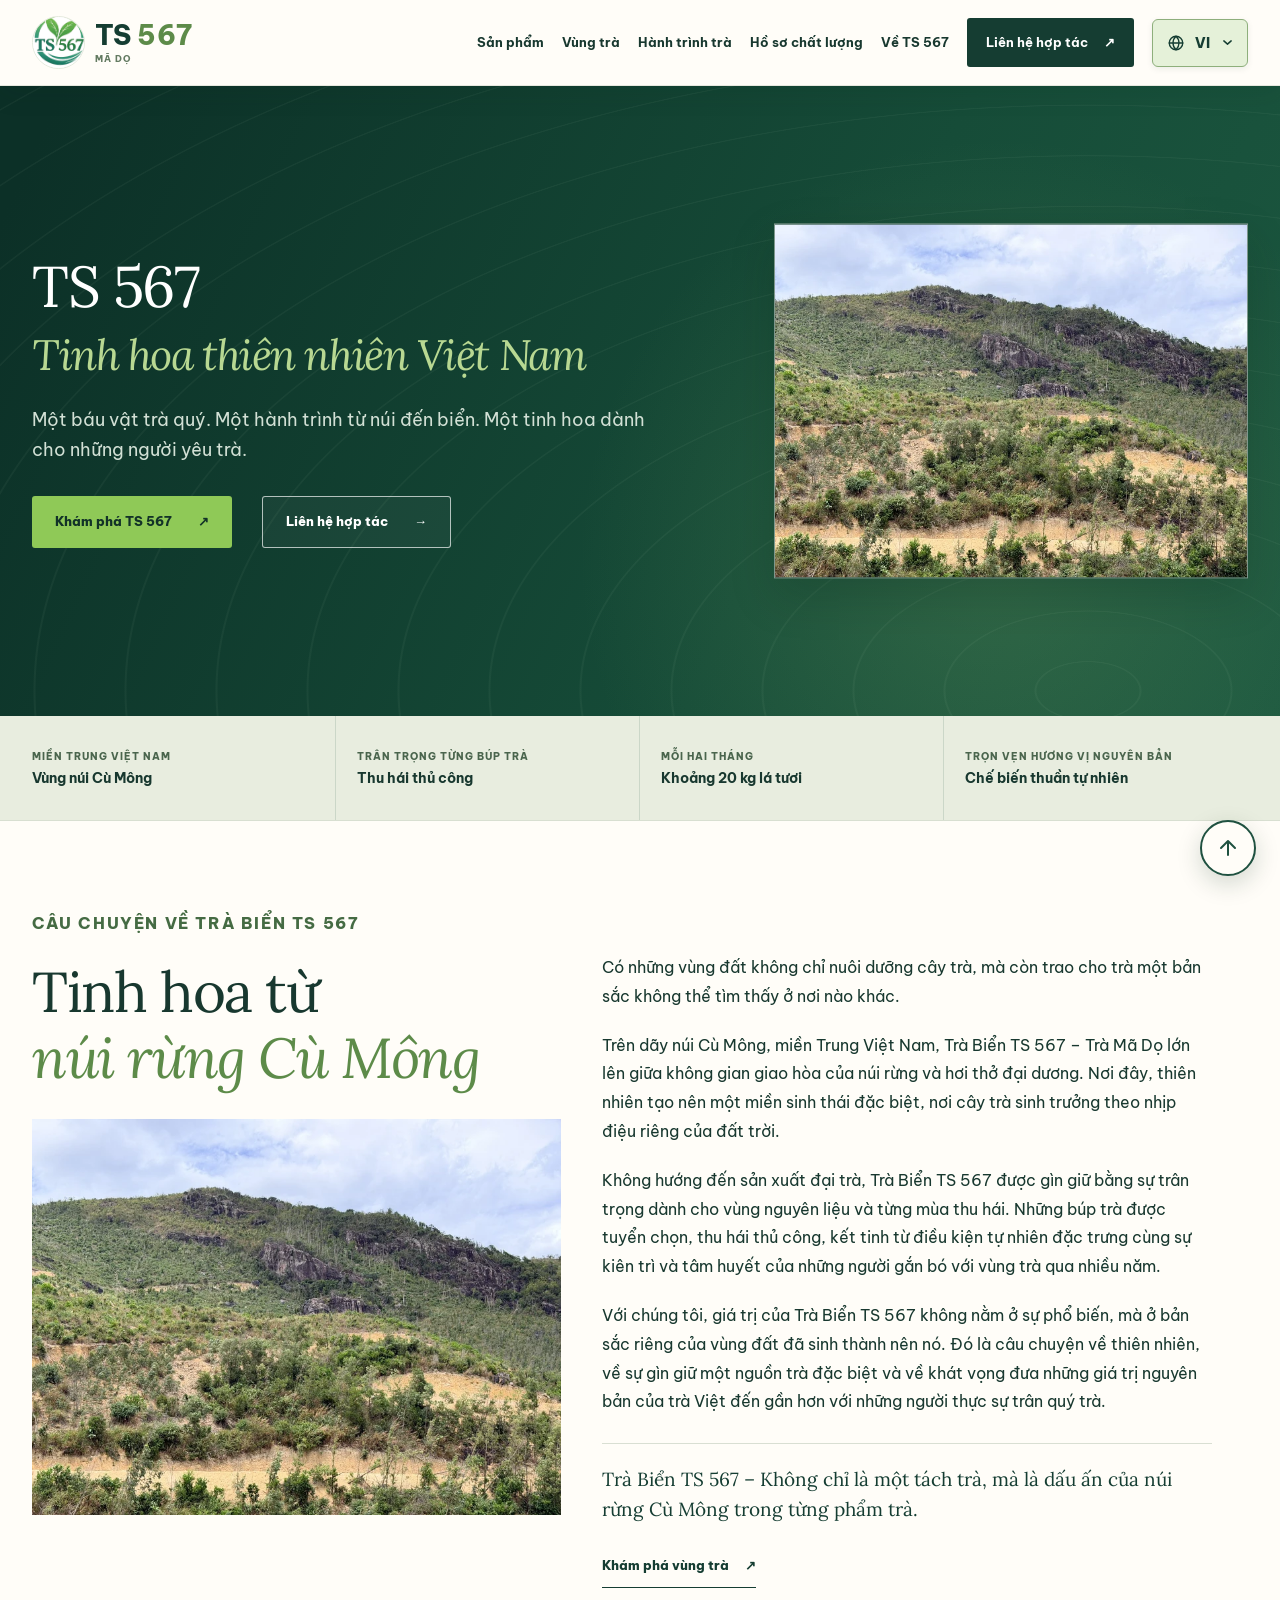
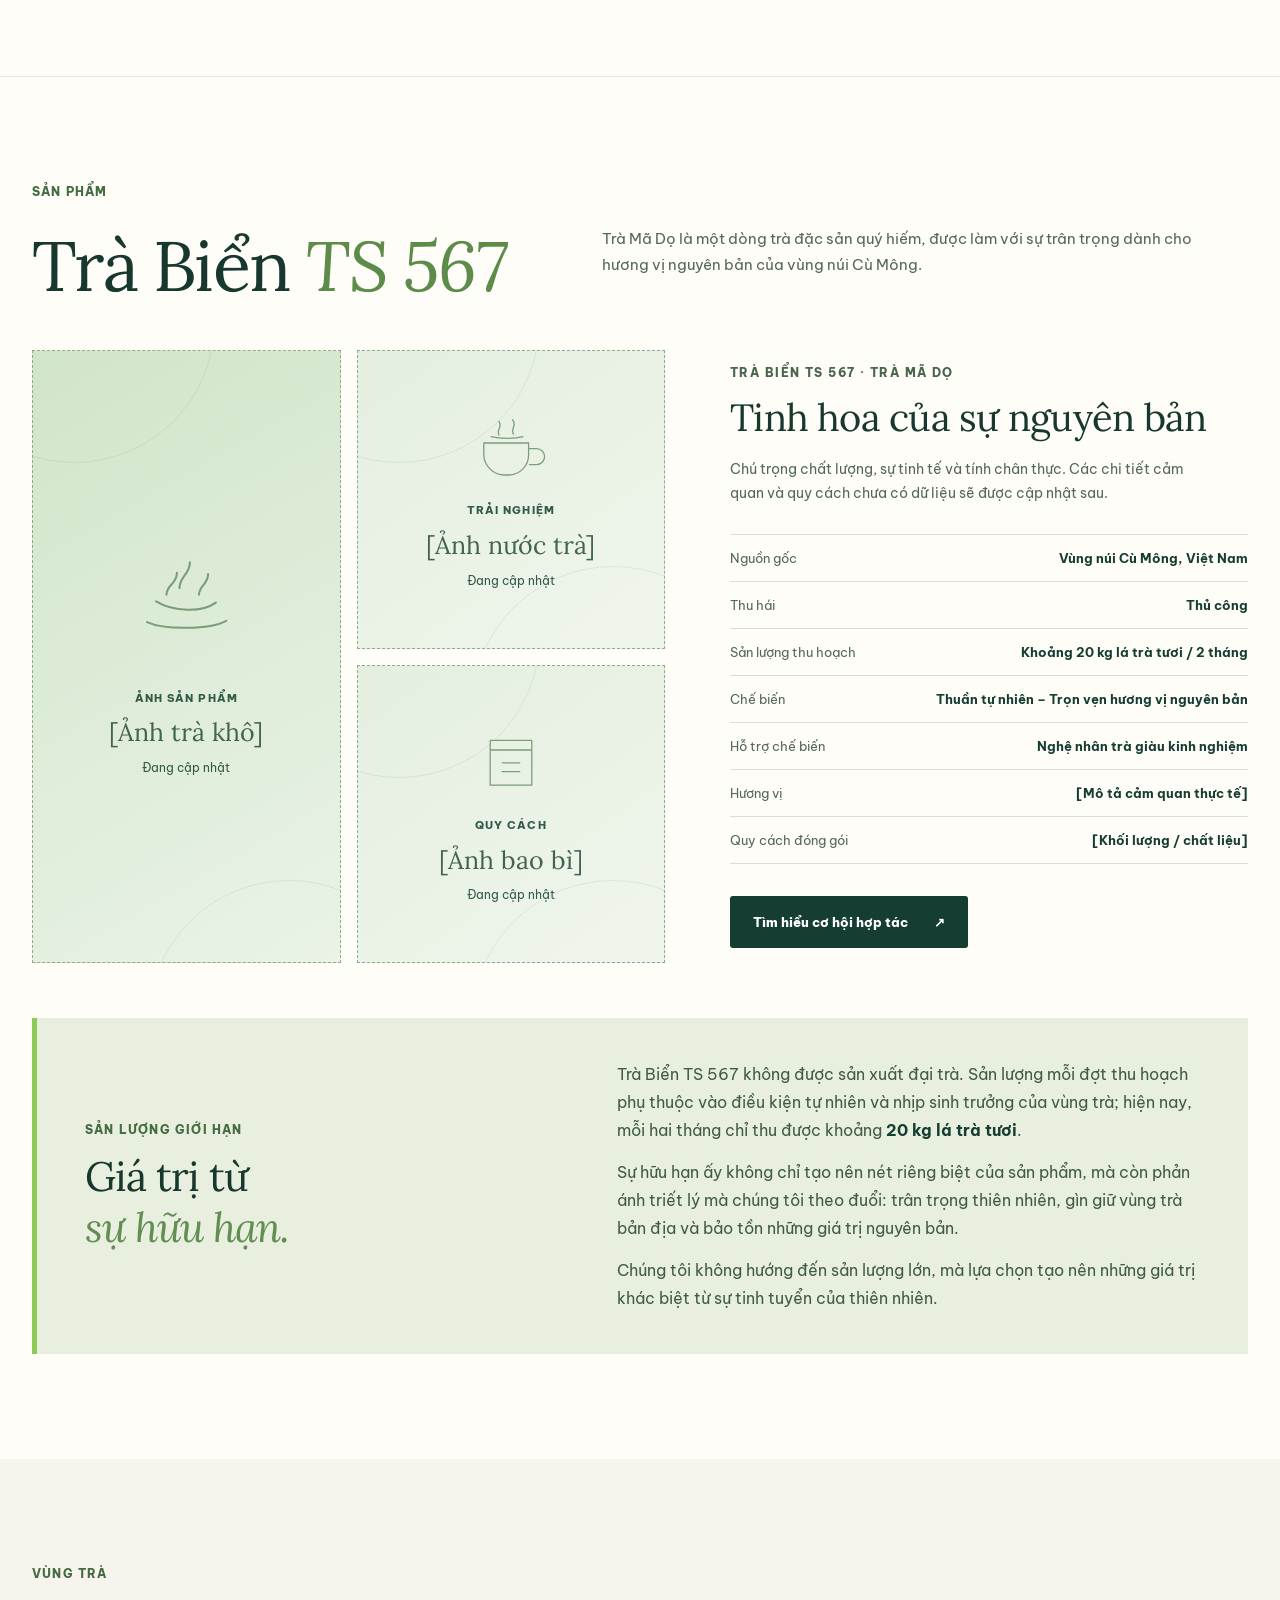
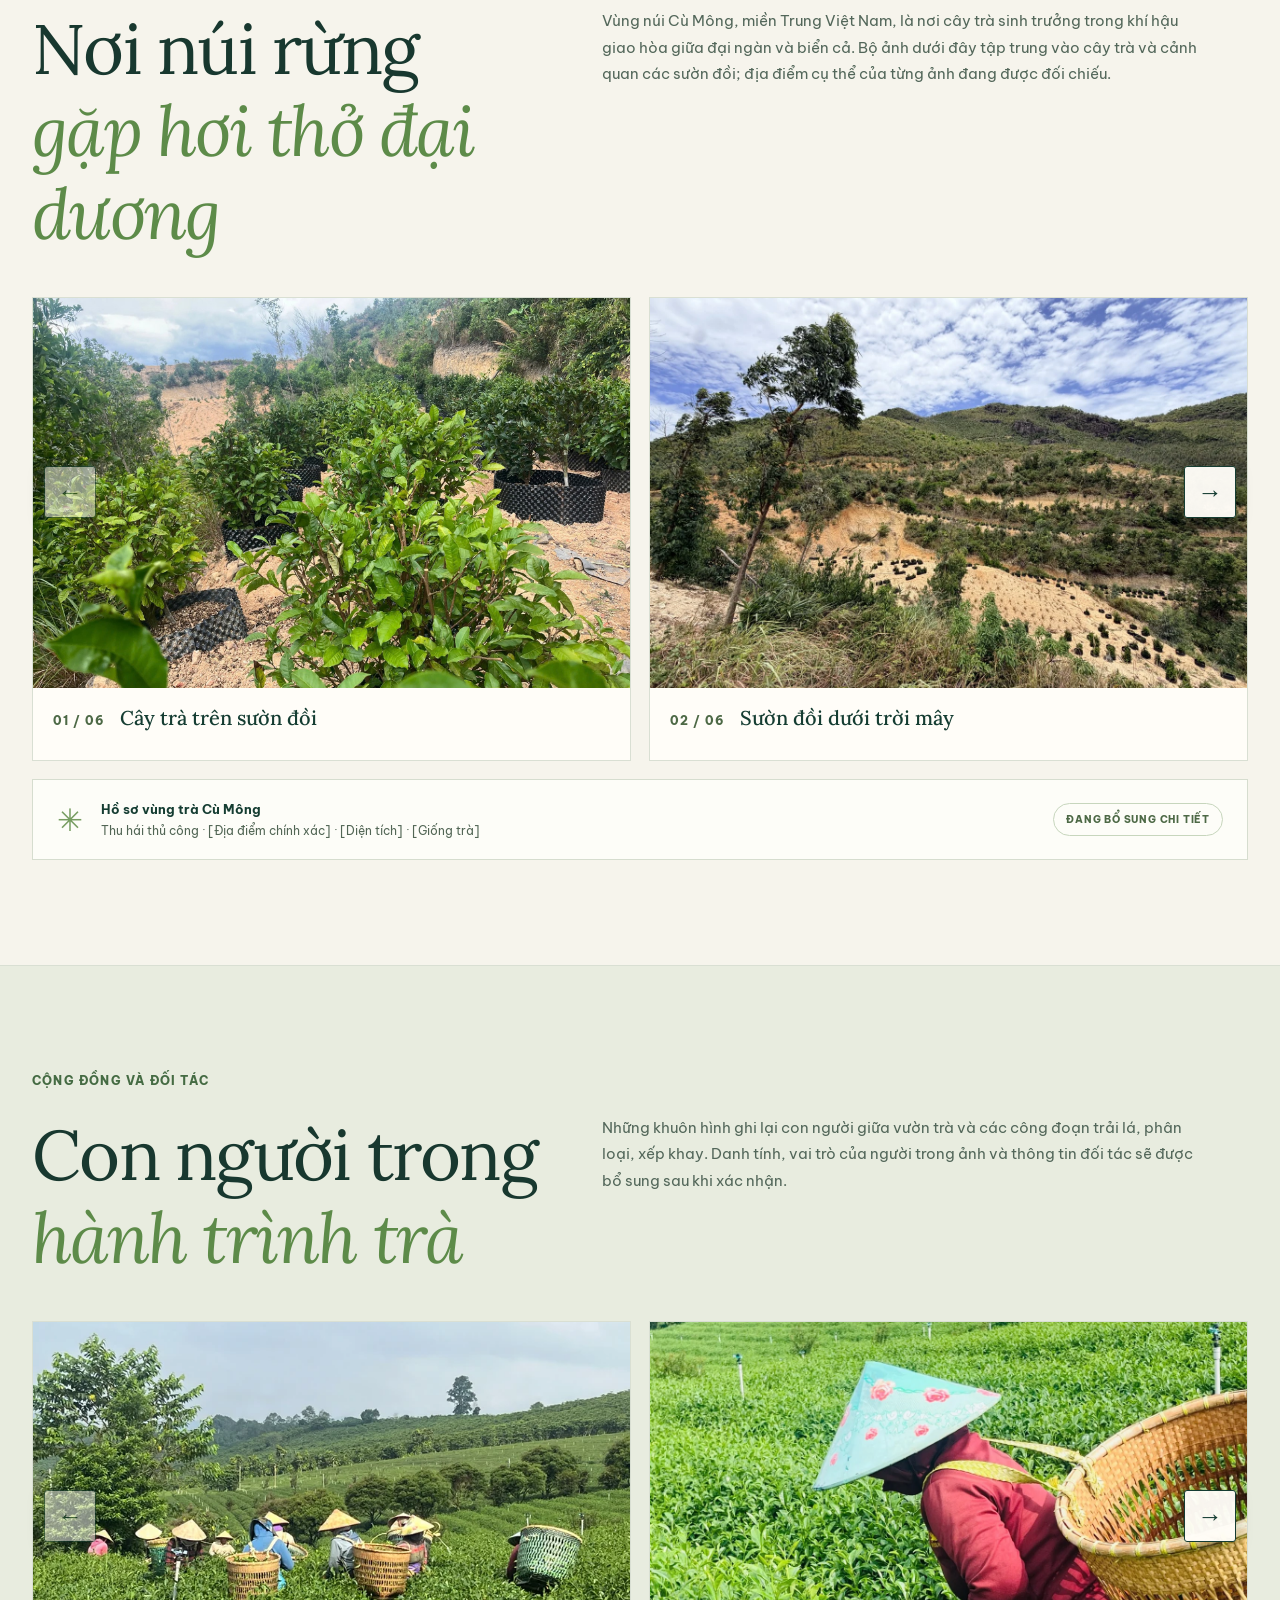
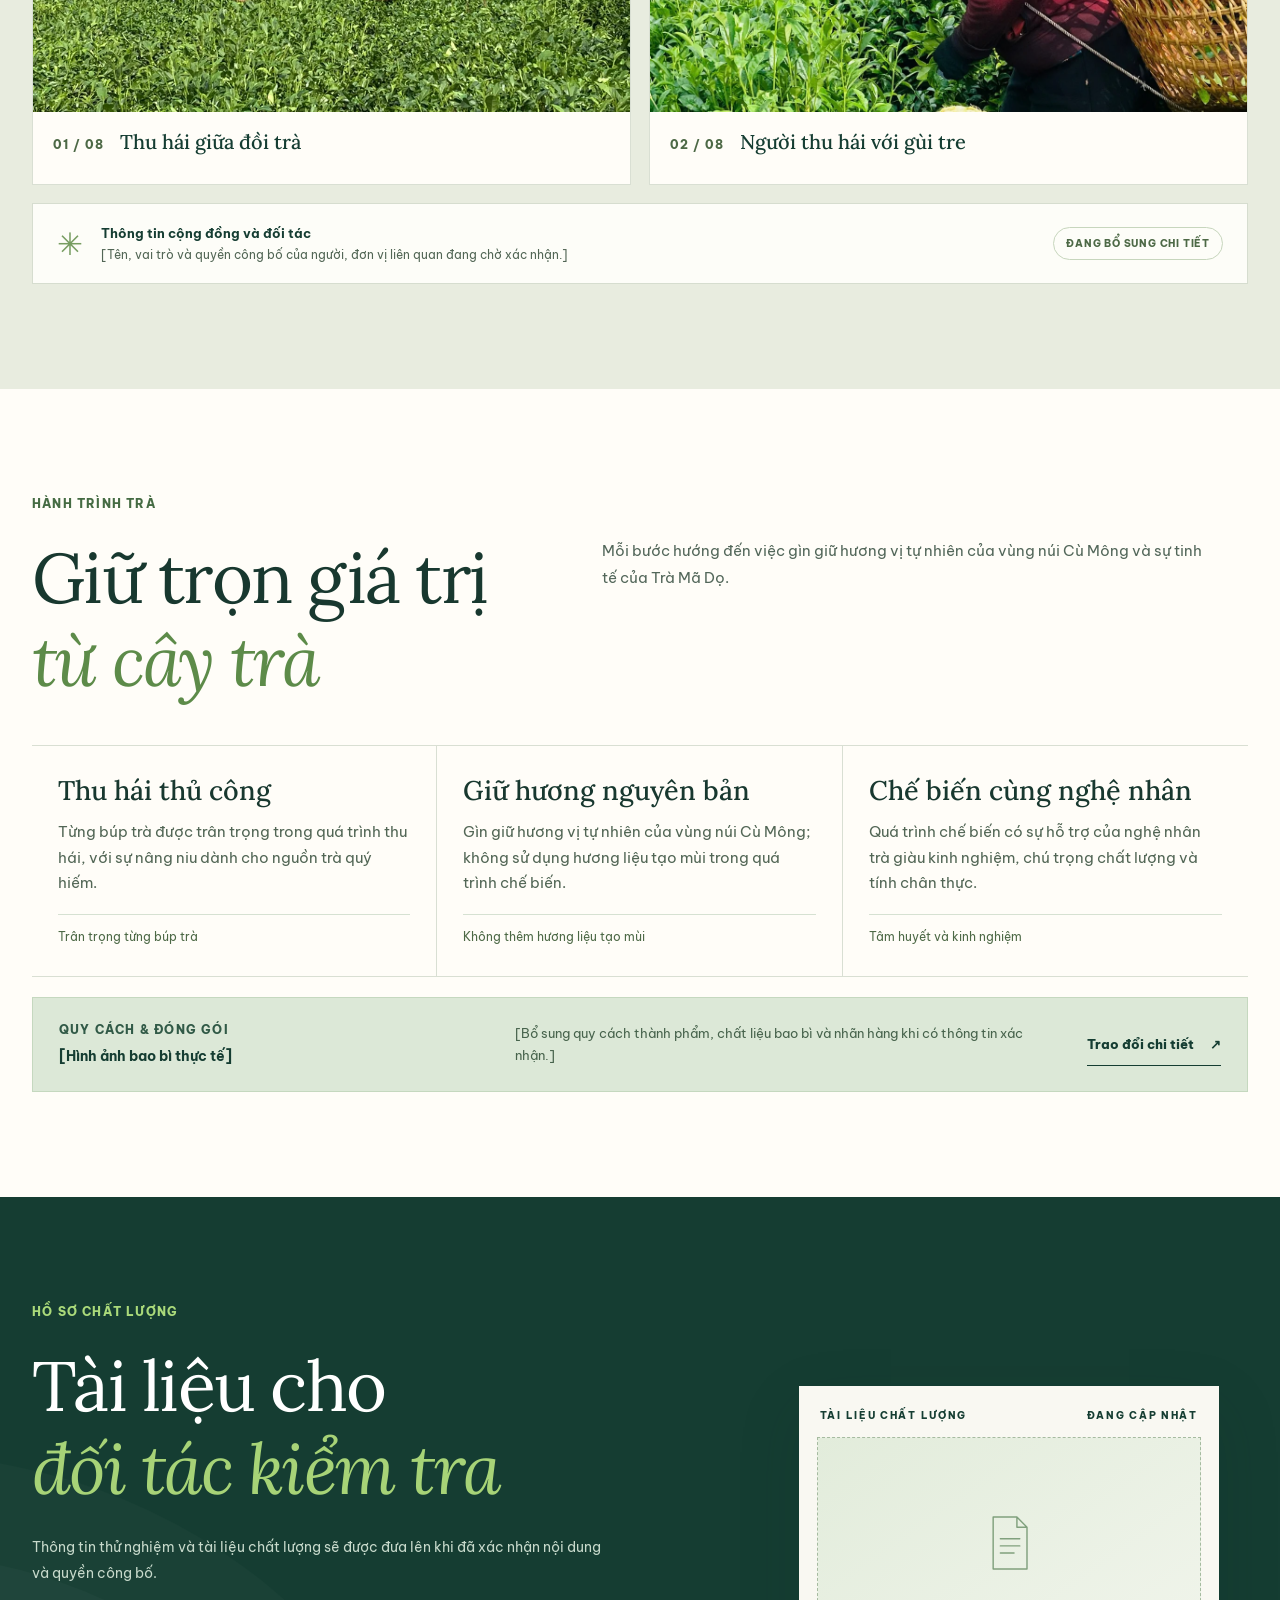
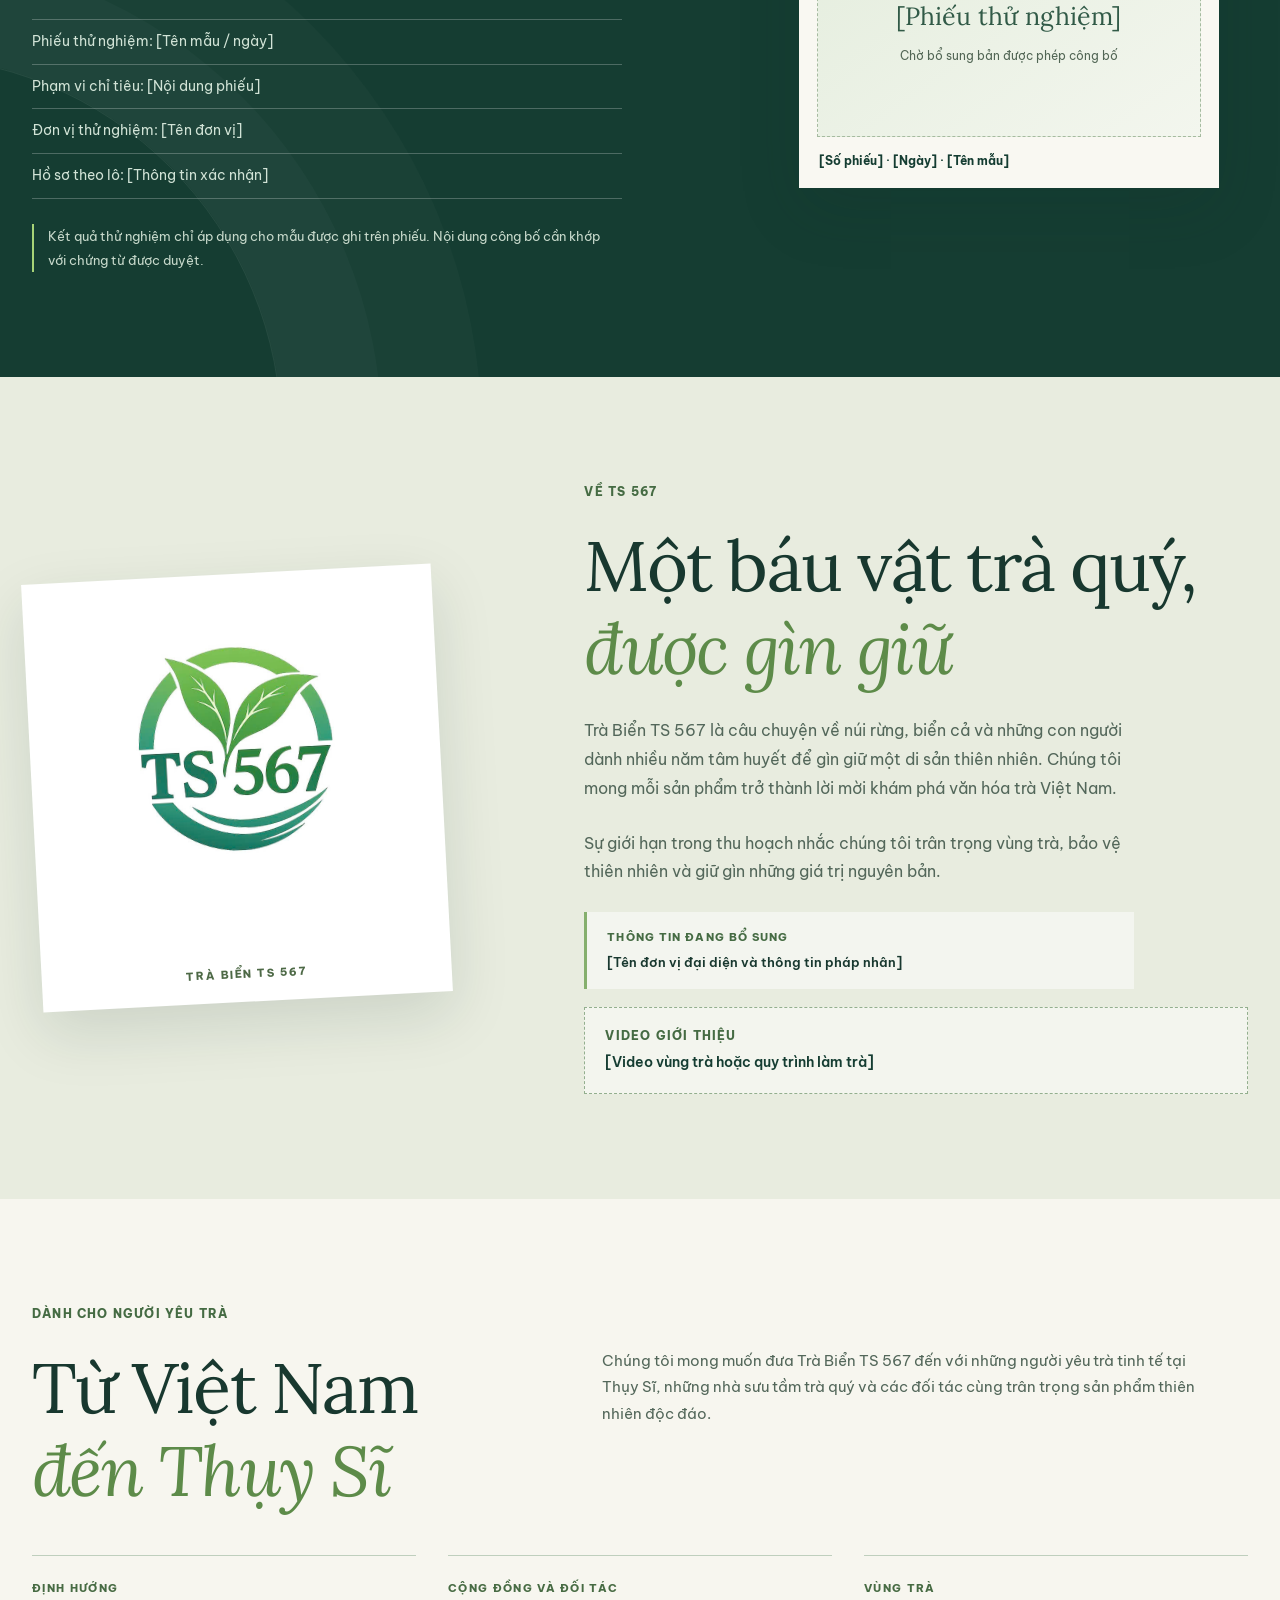
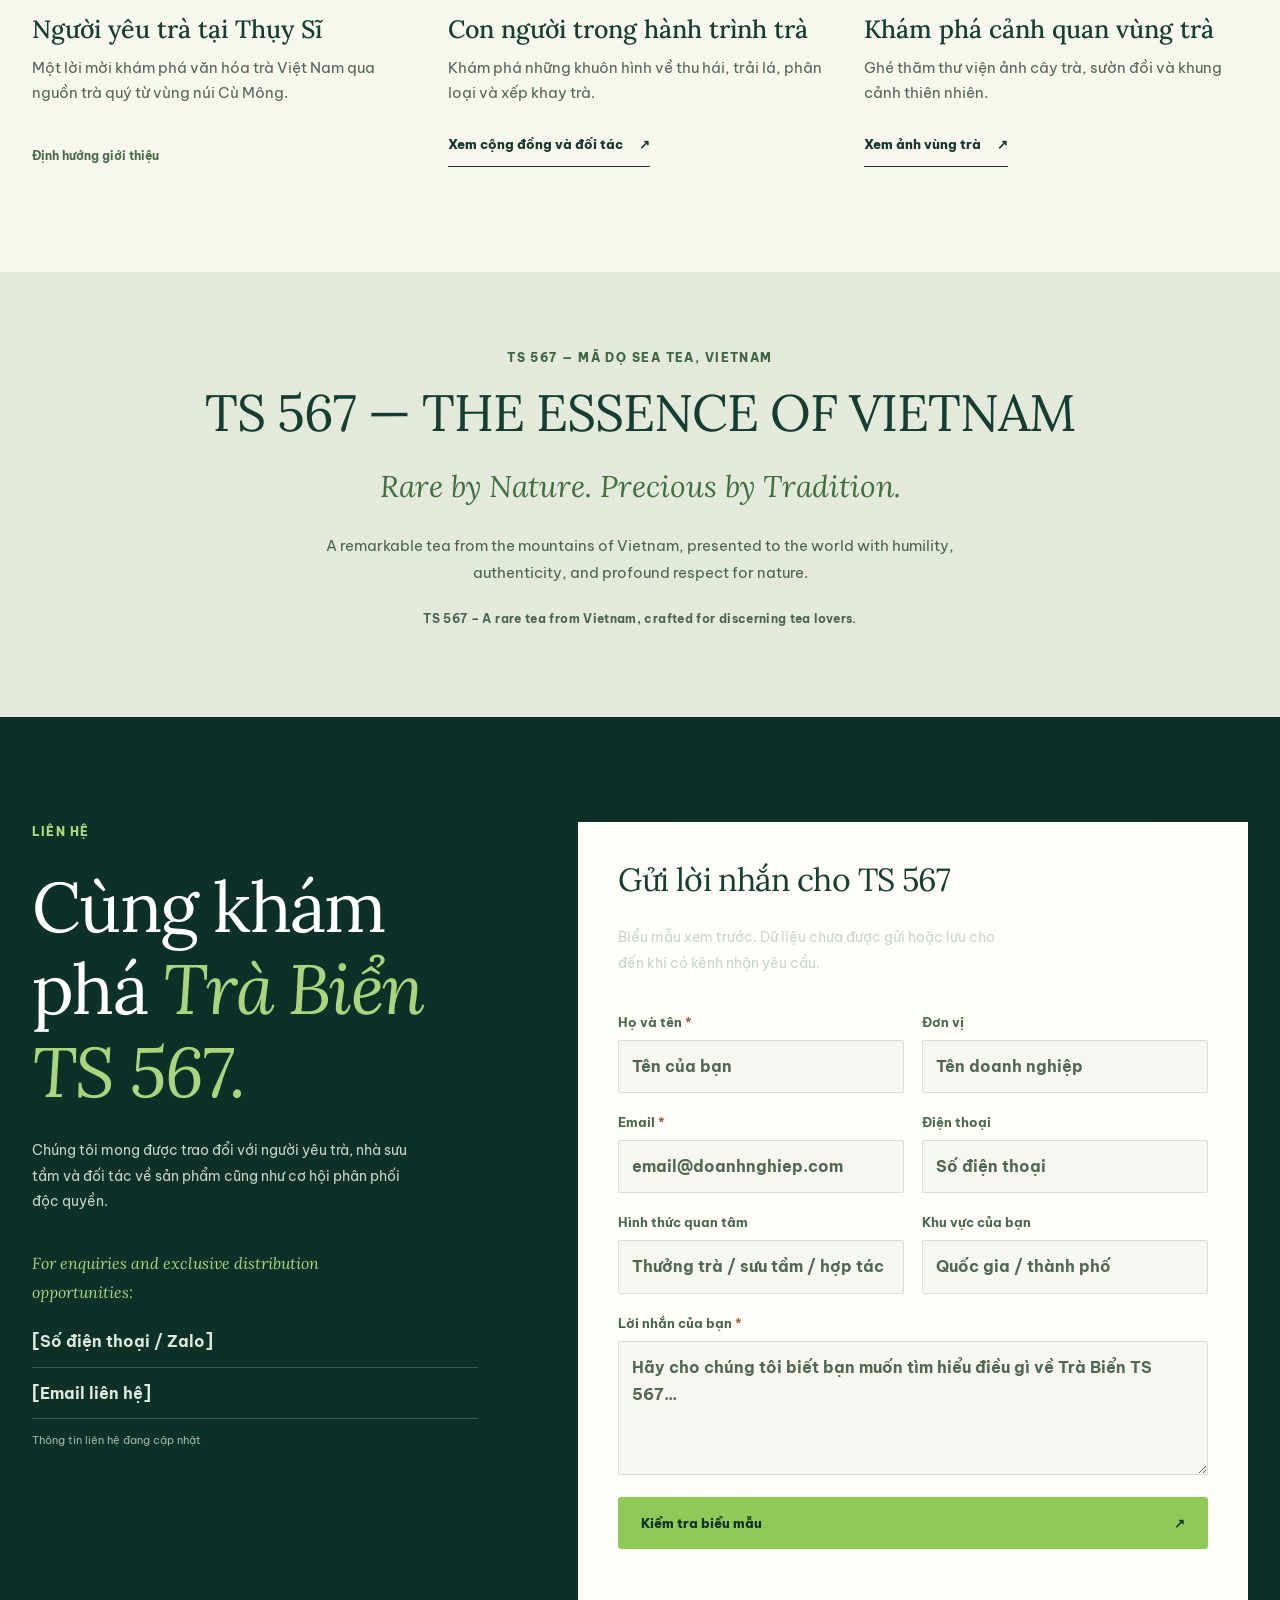
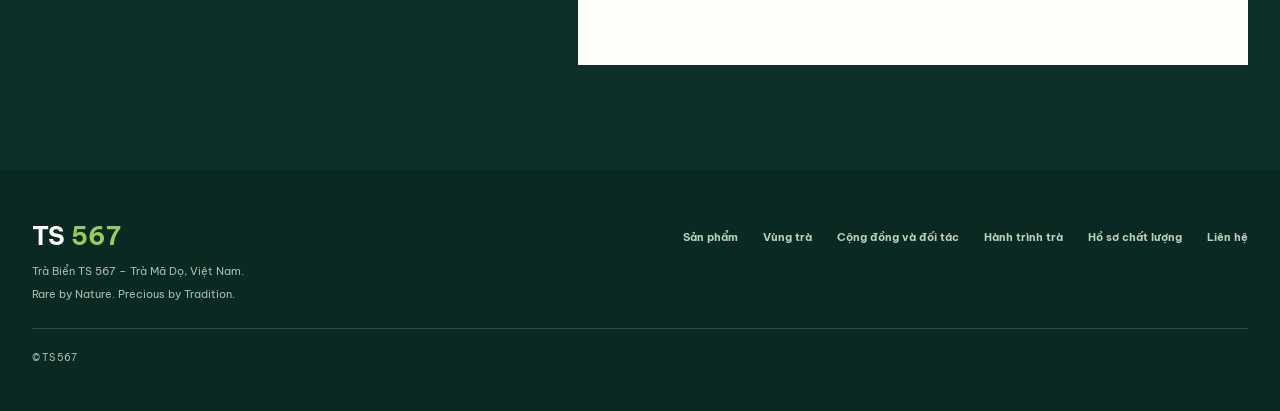
==== commit 66b36437: "Fix mobile menu and form feedback; clean unused styles and assets" ====
--- a/index.html
+++ b/index.html
@@ -13,8 +13,8 @@
     <link rel="alternate" hreflang="zh-TW" href="https://minhquang170405-create.github.io/Fresh-tea-supplier/zh-tw.html" />
     <link rel="alternate" hreflang="x-default" href="https://minhquang170405-create.github.io/Fresh-tea-supplier/" />
     <link rel="stylesheet" href="fonts.css" />
-    <link rel="stylesheet" href="styles.css?v=20261108f" />
-    <script src="script.js?v=20261106b" defer></script>
+    <link rel="stylesheet" href="styles.css?v=20261109a" />
+    <script src="script.js?v=20261109a" defer></script>
   </head>
   <body id="top">
     <a class="skip-link" href="#main">Bỏ qua điều hướng</a>
@@ -193,7 +193,7 @@
         </div>
       </section>
 
-      <section class="section process-section" id="quy-trinh" aria-labelledby="process-title"><div class="wrap"><div class="section-heading split-heading"><div><p class="eyebrow">HÀNH TRÌNH TRÀ</p><h2 id="process-title">Giữ trọn giá trị<br /><i>từ cây trà</i></h2></div><p>Mỗi bước hướng đến việc gìn giữ hương vị tự nhiên của vùng núi Cù Mông và sự tinh tế của Trà Mã Dọ.</p></div><div class="steps-grid"><article class="step-card"><h3>Thu hái thủ công</h3><p>Từng búp trà được trân trọng trong quá trình thu hái, với sự nâng niu dành cho nguồn trà quý hiếm.</p><small>Trân trọng từng búp trà</small></article><article class="step-card"><h3>Giữ hương nguyên bản</h3><p>Gìn giữ hương vị tự nhiên của vùng núi Cù Mông; không sử dụng hương liệu tạo mùi trong quá trình chế biến.</p><small>Không thêm hương liệu tạo mùi</small></article><article class="step-card"><h3>Chế biến cùng nghệ nhân</h3><p>Quá trình chế biến có sự hỗ trợ của nghệ nhân trà giàu kinh nghiệm, chú trọng chất lượng và tính chân thực.</p><small>Tâm huyết và kinh nghiệm</small></article></div><div class="essence-principles"><div><p class="eyebrow">TINH HOA CỦA SỰ NGUYÊN BẢN</p><h3>Năm giá trị tạo nên Trà Biển TS 567</h3></div><ul><li>Thu hái thủ công, trân trọng từng búp trà.</li><li>Gìn giữ hương vị tự nhiên của vùng núi Cù Mông.</li><li>Không sử dụng hương liệu tạo mùi trong quá trình chế biến.</li><li>Chú trọng chất lượng, sự tinh tế và tính chân thực.</li><li>Chế biến với sự hỗ trợ của nghệ nhân trà giàu kinh nghiệm.</li></ul></div><div class="packing-note"><div><span>QUY CÁCH &amp; ĐÓNG GÓI</span><strong>[Hình ảnh bao bì thực tế]</strong></div><p>[Bổ sung quy cách thành phẩm, chất liệu bao bì và nhãn hàng khi có thông tin xác nhận.]</p><a class="text-link" href="#lien-he">Trao đổi chi tiết <span aria-hidden="true">↗</span></a></div></div></section>
+      <section class="section process-section" id="quy-trinh" aria-labelledby="process-title"><div class="wrap"><div class="section-heading split-heading"><div><p class="eyebrow">HÀNH TRÌNH TRÀ</p><h2 id="process-title">Giữ trọn giá trị<br /><i>từ cây trà</i></h2></div><p>Mỗi bước hướng đến việc gìn giữ hương vị tự nhiên của vùng núi Cù Mông và sự tinh tế của Trà Mã Dọ.</p></div><div class="steps-grid"><article class="step-card"><h3>Thu hái thủ công</h3><p>Từng búp trà được trân trọng trong quá trình thu hái, với sự nâng niu dành cho nguồn trà quý hiếm.</p><small>Trân trọng từng búp trà</small></article><article class="step-card"><h3>Giữ hương nguyên bản</h3><p>Gìn giữ hương vị tự nhiên của vùng núi Cù Mông; không sử dụng hương liệu tạo mùi trong quá trình chế biến.</p><small>Không thêm hương liệu tạo mùi</small></article><article class="step-card"><h3>Chế biến cùng nghệ nhân</h3><p>Quá trình chế biến có sự hỗ trợ của nghệ nhân trà giàu kinh nghiệm, chú trọng chất lượng và tính chân thực.</p><small>Tâm huyết và kinh nghiệm</small></article></div><div class="packing-note"><div><span>QUY CÁCH &amp; ĐÓNG GÓI</span><strong>[Hình ảnh bao bì thực tế]</strong></div><p>[Bổ sung quy cách thành phẩm, chất liệu bao bì và nhãn hàng khi có thông tin xác nhận.]</p><a class="text-link" href="#lien-he">Trao đổi chi tiết <span aria-hidden="true">↗</span></a></div></div></section>
 
       <section class="section quality-section" id="thu-nghiem" aria-labelledby="quality-title">
         <div class="wrap quality-layout">
@@ -227,7 +227,7 @@
         </div>
       </section>
 
-      <section class="section future-section" aria-labelledby="future-title"><div class="wrap"><div class="section-heading split-heading"><div><p class="eyebrow">DÀNH CHO NGƯỜI YÊU TRÀ</p><h2 id="future-title">Từ Việt Nam <i>đến Thụy Sĩ</i></h2></div><p>Chúng tôi mong muốn đưa Trà Biển TS 567 đến với những người yêu trà tinh tế tại Thụy Sĩ, những nhà sưu tầm trà quý và các đối tác cùng trân trọng sản phẩm thiên nhiên độc đáo.</p></div><div class="future-grid"><article><span>ĐỊNH HƯỚNG</span><h3>Người yêu trà tại Thụy Sĩ</h3><p>Một lời mời khám phá văn hóa trà Việt Nam qua nguồn trà quý từ vùng núi Cù Mông.</p><small>Định hướng giới thiệu</small></article><article><span>ĐỐI TÁC</span><h3>[Đối tác được phép giới thiệu]</h3><p>Thông tin về đối tác sẽ được bổ sung khi có xác nhận công bố.</p><small>Đang cập nhật</small></article><article><span>CÂU CHUYỆN VÙNG TRÀ</span><h3>[Cập nhật từ vùng trà]</h3><p>Bộ ảnh hiện có ở mục Vùng trà; câu chuyện theo mùa và về con người sẽ được bổ sung khi có tư liệu xác nhận.</p><small>Đang cập nhật</small></article></div></div></section>
+      <section class="section future-section" aria-labelledby="future-title"><div class="wrap"><div class="section-heading split-heading"><div><p class="eyebrow">DÀNH CHO NGƯỜI YÊU TRÀ</p><h2 id="future-title">Từ Việt Nam <i>đến Thụy Sĩ</i></h2></div><p>Chúng tôi mong muốn đưa Trà Biển TS 567 đến với những người yêu trà tinh tế tại Thụy Sĩ, những nhà sưu tầm trà quý và các đối tác cùng trân trọng sản phẩm thiên nhiên độc đáo.</p></div><div class="future-grid"><article><span>ĐỊNH HƯỚNG</span><h3>Người yêu trà tại Thụy Sĩ</h3><p>Một lời mời khám phá văn hóa trà Việt Nam qua nguồn trà quý từ vùng núi Cù Mông.</p><small>Định hướng giới thiệu</small></article><article><span>CỘNG ĐỒNG VÀ ĐỐI TÁC</span><h3>Con người trong hành trình trà</h3><p>Khám phá những khuôn hình về thu hái, trải lá, phân loại và xếp khay trà.</p><a class="text-link" href="#cong-dong">Xem cộng đồng và đối tác <span aria-hidden="true">↗</span></a></article><article><span>VÙNG TRÀ</span><h3>Khám phá cảnh quan vùng trà</h3><p>Ghé thăm thư viện ảnh cây trà, sườn đồi và khung cảnh thiên nhiên.</p><a class="text-link" href="#vung-tra">Xem ảnh vùng trà <span aria-hidden="true">↗</span></a></article></div></div></section>
 
       <section class="english-statement" lang="en" aria-labelledby="english-title"><div class="wrap english-statement-inner"><p class="english-overline">TS 567 — Mã Dọ Sea Tea, Vietnam</p><h2 id="english-title">TS 567 — THE ESSENCE OF VIETNAM</h2><p class="english-tagline">Rare by Nature. Precious by Tradition.</p><p>A remarkable tea from the mountains of Vietnam, presented to the world with humility, authenticity, and profound respect for nature.</p><p class="english-closing">TS 567 – A rare tea from Vietnam, crafted for discerning tea lovers.</p></div></section>
 
--- a/styles.css
+++ b/styles.css
@@ -1,410 +1,479 @@
-:root{--forest:#153d32;--deep:#0d3028;--pine:#1f5140;--leaf:#8fc957;--cream:#f6f4ec;--paper:#fffdf8;--ink:#18382f;--muted:#53675a;--line:#d9dfd3;--clay:#c8764e;--shadow:0 22px 60px rgba(14,48,39,.13)}
-*{box-sizing:border-box}
-html{scroll-behavior:smooth;scroll-padding-top:86px}
-body{margin:0;background:var(--cream);color:var(--ink);font-family:'Be Vietnam Pro',Arial,sans-serif;font-size:16px;line-height:1.7;-webkit-font-smoothing:antialiased}
-button,input,textarea{font:inherit}
-button,a{-webkit-tap-highlight-color:transparent}
-a{color:inherit}
-button{cursor:pointer}
-img{max-width:100%;display:block}
-.wrap{width:min(100% - 64px,1240px);margin-inline:auto}
-.skip-link{position:absolute;left:16px;top:-60px;z-index:1000;background:#fff;padding:10px 18px;color:#0d3028}
-.skip-link:focus{top:8px}
-:focus-visible{outline:3px solid #cb823c;outline-offset:3px}
-.site-header{height:86px;background:var(--paper);border-bottom:1px solid #e7e8df;position:sticky;top:0;z-index:20;box-shadow:0 4px 18px rgba(14,48,39,.08)}
-.nav-shell{height:100%;display:flex;align-items:center;justify-content:space-between;gap:30px}
-.brand{display:inline-flex;align-items:center;gap:10px;text-decoration:none;flex:none}
-.brand-image{width:53px;height:53px;overflow:hidden;background:white;border-radius:50%;border:1px solid #e3e9dc;position:relative}
-.brand-image img{position:absolute;width:93px;max-width:none;height:auto;left:-20px;top:-40px}
-.brand-copy{display:flex;flex-direction:column;line-height:1.05;letter-spacing:.01em}
-.brand-copy strong{font-size:27px;font-weight:800;color:var(--forest)}
-.brand-copy strong em{color:#5d8b49;font-style:normal}
-.brand-copy small{font-size:9px;letter-spacing:.1em;font-weight:800;color:#647b62;margin-top:5px}
-.site-nav{display:flex;align-items:center;gap:32px}
-.site-nav a{font-size:13px;font-weight:700;text-decoration:none;white-space:nowrap;transition:color .2s,background-color .2s}
-.site-nav a:not(.nav-cta){position:relative}
-.site-nav a:not(.nav-cta)::after{content:"";position:absolute;left:0;right:0;bottom:-8px;height:3px;background:linear-gradient(90deg,var(--forest) 0 50%,var(--leaf) 50% 100%);transform:scaleX(0);transform-origin:left;transition:transform .2s}
-.site-nav a:not(.nav-cta):hover{color:var(--pine)}
-.site-nav a:not(.nav-cta):is(:hover,:focus-visible)::after{transform:scaleX(1)}
-.site-nav .nav-cta{padding:13px 19px;background:var(--forest);color:#fff;border-radius:3px;display:flex;gap:16px;align-items:center}
-.site-nav .nav-cta:is(:hover,:focus-visible){color:var(--forest);background:var(--leaf)}
-.menu-toggle{display:none}
-.hero{min-height:620px;display:grid;grid-template-columns:minmax(0,52%) minmax(0,48%);background:var(--deep)}
-.hero-copy{display:flex;align-items:center;position:relative;overflow:hidden}
-.hero-copy:before{content:"";position:absolute;right:-140px;bottom:-160px;width:420px;height:420px;border:1px solid rgba(255,255,255,.09);border-radius:50%;box-shadow:0 0 0 75px rgba(255,255,255,.025),0 0 0 150px rgba(255,255,255,.025)}
-.hero-inner{width:100%;padding:72px clamp(32px,3vw,56px) 72px max(32px,calc((100vw - 1240px)/2));position:relative;z-index:1}
-.eyebrow{display:flex;align-items:center;gap:14px;color:#456b43;font-size:12px;font-weight:800;letter-spacing:.1em;line-height:1.6;margin:0 0 24px;text-transform:uppercase}
-.eyebrow.light{color:#aada7a}
-.eyebrow-line{display:inline-block;width:30px;height:1px;background:currentColor}
-.hero h1,.section h2,.contact-section h2{font-family:'Lora',Georgia,serif;font-weight:400;letter-spacing:-.025em;line-height:1.18;margin:0}
-.hero h1{font-size:clamp(50px,5vw,86px);color:#fff;line-height:1.12}
-.hero h1 span{display:block;color:#b8d892;font-style:italic}
-.hero-lead{color:#d2e0d5;max-width:490px;font-size:18px;line-height:1.7;margin:24px 0 30px}
-.hero-actions{display:flex;align-items:center;gap:30px;flex-wrap:wrap}
-.button{display:inline-flex;align-items:center;justify-content:space-between;gap:26px;min-height:52px;padding:14px 23px;font-size:13px;font-weight:800;line-height:1.2;text-decoration:none;border:0;border-radius:3px;transition:transform .2s,background .2s,box-shadow .2s}
-.button:hover{transform:translateY(-2px);box-shadow:0 9px 20px rgba(0,0,0,.14)}
-.button-lime{background:var(--leaf);color:#123228}
-.button-lime:hover{background:#a8d770}
-.button-dark{background:var(--forest);color:#fff}
-.button-dark:hover{background:#286a50}
-.text-link{font-size:13px;font-weight:800;text-decoration:none;border-bottom:1px solid currentColor;padding:8px 0;min-height:44px;display:inline-flex;align-items:center;gap:16px}
-.light-link{color:#fff}
-.hero-note{color:#b4c7b8;font-size:11px;line-height:1.4;margin-top:42px;display:flex;gap:9px;align-items:center}
-.hero-note-dot{width:6px;height:6px;background:var(--leaf);border-radius:50%;flex:none}
-.hero-media{position:relative;overflow:hidden;min-height:620px}
-.hero-placeholder{display:flex;flex-direction:column;align-items:center;justify-content:center;gap:16px;padding:65px 42px;background:radial-gradient(circle at 75% 25%,#edf5e5 0,#dcebd7 36%,#bdd4b9 100%);color:#315a47;text-align:center}
-.hero-placeholder:before{content:"";position:absolute;width:580px;height:580px;border:1px solid rgba(37,87,63,.12);border-radius:50%;right:-270px;bottom:-340px;box-shadow:0 0 0 65px rgba(255,255,255,.1),0 0 0 125px rgba(255,255,255,.08);pointer-events:none}
-.hero-placeholder-label{position:absolute;top:30px;left:35px;font-size:10px;font-weight:800;letter-spacing:.14em;color:#315a47}
-.hero-placeholder svg{position:relative;width:min(82%,420px);height:auto;fill:none;stroke:#5d896a;stroke-width:2;stroke-linecap:round;stroke-linejoin:round}
-.hero-placeholder-copy{position:relative;display:flex;flex-direction:column;gap:4px}
-.hero-placeholder-copy strong{font-family:'Lora',Georgia,serif;font-size:28px;font-weight:400;line-height:1.3}
-.hero-placeholder-copy span{font-size:12px;color:#315a47}
-.proof-strip{background:#e8eddf;border-bottom:1px solid #d8dfd1}
-.proof-grid{display:grid;grid-template-columns:repeat(3,1fr)}
-.proof-grid>div{min-height:105px;display:grid;grid-template-columns:32px 1fr;grid-template-rows:1fr 1fr;column-gap:11px;align-content:center;padding:24px 20px;border-right:1px solid #cbd7c8}
-.proof-grid>div:first-child{padding-left:0}.proof-grid>div:last-child{border-right:0}
-.proof-grid strong{font-size:13px;align-self:end;line-height:1.2}.proof-grid small{font-size:11px;color:#6e7e71;align-self:start;margin-top:4px}
-.section{padding:105px 0}
-.section-heading{margin-bottom:42px}
-.split-heading{display:grid;grid-template-columns:minmax(0,.9fr) minmax(0,1.1fr);align-items:start;gap:clamp(28px,3.2vw,48px)}
-.section h2,.contact-section h2{font-size:clamp(42px,5.5vw,70px);max-width:700px}
-.section h2 i,.contact-section h2 i{font-weight:400;color:#5d8b49}
-#quality-title i,#future-title i{display:block;text-wrap:balance}
-.split-heading>p{max-width:610px;color:var(--muted);font-size:14px;margin:44px 0 0;line-height:1.75}
-.product-section{background:var(--paper)}
-.product-layout{display:grid;grid-template-columns:1.1fr .9fr;gap:65px;align-items:stretch}
-.product-visuals{display:grid;grid-template-columns:1fr 1fr;gap:14px;min-height:530px}
-.placeholder-card{position:relative;overflow:hidden;border:1px dashed #a6bba0;background:linear-gradient(135deg,#e9eee3,#f5f7f0);display:flex;align-items:center;justify-content:center;flex-direction:column;text-align:center;padding:25px;color:#42644d;min-height:210px}
-.placeholder-card:before,.placeholder-card:after{content:"";position:absolute;border:1px solid rgba(85,132,83,.12);border-radius:50%;width:280px;height:280px;pointer-events:none}
-.placeholder-card:before{top:-170px;left:-100px}.placeholder-card:after{bottom:-200px;right:-90px}
-.placeholder-card svg{width:80px;height:80px;stroke:#7a9e79;stroke-width:1.6;fill:none;stroke-linecap:round;stroke-linejoin:round;margin-bottom:14px}
-.placeholder-card span{font-size:11px;letter-spacing:.1em;font-weight:800;color:#315a47}
-.placeholder-card strong{font-family:'Lora',Georgia,serif;font-size:24px;font-weight:400;margin:4px 0}
-.placeholder-card small{font-size:12px;color:#315a47}
-.placeholder-primary{grid-row:span 2;background:linear-gradient(145deg,#d9e5d3,#eef3e8)}
-.placeholder-primary svg{width:130px;height:130px;margin-bottom:24px}
-.placeholder-primary strong{font-size:32px}
-.product-info{padding:13px 0 15px;display:flex;flex-direction:column;align-items:start}
-.product-kicker{color:#4a654d;font-size:12px;letter-spacing:.12em;font-weight:800;margin:0 0 11px}
-.product-info h3{font-family:'Lora',Georgia,serif;font-weight:400;font-size:38px;letter-spacing:-.02em;margin:0 0 15px;line-height:1.25}
-.product-intro{color:var(--muted);font-size:14px;max-width:470px;line-height:1.75;margin:0 0 28px}
-.spec-list{margin:0 0 32px;width:100%;border-top:1px solid var(--line)}
-.spec-list div{display:flex;justify-content:space-between;gap:20px;padding:12px 0;border-bottom:1px solid var(--line);font-size:13px}
-.spec-list dt{color:var(--muted)}.spec-list dd{margin:0;font-weight:700;text-align:right;color:var(--forest)}
-.garden-section{background:var(--cream)}
-.garden-grid{display:grid;grid-template-columns:1.3fr 1fr 1fr;grid-template-rows:260px 260px;gap:12px}
-.gallery-placeholder{position:relative;overflow:hidden;border:1px dashed #a5bda2;background:linear-gradient(145deg,#e8efe2,#f5f7ef);padding:22px;color:#365b47;display:flex;flex-direction:column;align-items:flex-start;justify-content:space-between}
-.gallery-placeholder:before{content:"";position:absolute;width:240px;height:240px;border:1px solid rgba(74,123,79,.13);border-radius:50%;right:-90px;top:-110px;pointer-events:none}
-.gallery-placeholder-label{position:relative;font-size:10px;letter-spacing:.12em;font-weight:800;color:#315a47}
-.gallery-placeholder svg{position:relative;width:100px;height:76px;align-self:flex-end;fill:none;stroke:#86a88b;stroke-width:2;stroke-linecap:round;stroke-linejoin:round}
-.gallery-placeholder>div{position:relative;display:flex;flex-direction:column;gap:4px}
-.gallery-placeholder strong{font-family:'Lora',Georgia,serif;font-size:23px;font-weight:400;line-height:1.28}
-.gallery-placeholder small{font-size:11px;color:#315a47}
-.gallery-main{grid-row:span 2}
-.gallery-placeholder.gallery-main{background:linear-gradient(155deg,#d2e2ce,#edf4e8);padding:30px}
-.gallery-placeholder.gallery-main svg{width:170px;height:128px}
-.gallery-placeholder.gallery-main strong{font-size:30px}
-.origin-note{margin-top:18px;display:flex;align-items:center;gap:18px;border:1px solid #d6ddcf;background:#fdfdf8;padding:18px 24px}
-.origin-icon{font-size:31px;color:#779d61;line-height:1}
-.origin-note p{font-size:12px;line-height:1.7;color:#526655;margin:0;flex:1}.origin-note strong{color:var(--forest);font-size:13px}
-.status-pill{font-size:10px;font-weight:800;letter-spacing:.08em;text-transform:uppercase;border:1px solid #c7d6bd;border-radius:30px;padding:7px 12px;color:#4d6946;white-space:nowrap}
-.quality-section{background:var(--forest);color:#fff;position:relative;overflow:hidden}
-.quality-section:before{content:"";position:absolute;width:760px;height:760px;border:1px solid rgba(255,255,255,.07);border-radius:50%;left:-480px;bottom:-440px;box-shadow:0 0 0 100px rgba(255,255,255,.025),0 0 0 200px rgba(255,255,255,.018)}
-.quality-layout{display:grid;grid-template-columns:1.15fr .85fr;gap:90px;align-items:center;position:relative}
-.quality-copy h2{max-width:630px}.quality-copy h2 i{color:#a7d377}
-.quality-copy>p:not(.eyebrow){color:#c7d9cb;font-size:14px;line-height:1.85;max-width:570px;margin:25px 0 32px}
-.quality-copy>p strong{color:#fff}
-.metric-grid{display:grid;grid-template-columns:repeat(2,1fr);gap:1px;background:rgba(255,255,255,.18);border:1px solid rgba(255,255,255,.18);max-width:590px}
-.metric-grid div{background:var(--forest);padding:19px 25px;display:flex;flex-direction:column;gap:5px}
-.metric-grid strong{font-family:'Lora',Georgia,serif;font-weight:400;color:#b6df89;font-size:42px;line-height:1.18}
-.metric-grid sup{font:700 16px 'Be Vietnam Pro',Arial,sans-serif;margin-left:3px;vertical-align:top;position:relative;top:8px}
-.metric-grid span{font-size:12px;color:#b7cdbd}
-.quality-detail{margin-top:26px;border-top:1px solid rgba(255,255,255,.24);max-width:590px}
-.quality-detail summary{list-style:none;cursor:pointer;padding:15px 2px;font-size:12px;font-weight:700;display:flex;justify-content:space-between;align-items:center}
-.quality-detail summary::-webkit-details-marker{display:none}
-.quality-detail summary span{font-size:22px;font-weight:400;color:#a9d67e}
-.quality-detail p{font-size:12px;color:#c7d9cb;line-height:1.75;margin:0 0 17px}
-.report-card{background:#f9f8f2;color:var(--forest);padding:18px 18px 15px;box-shadow:var(--shadow);max-width:420px;width:100%;justify-self:center}
-.report-top{display:flex;justify-content:space-between;font-size:10px;letter-spacing:.17em;font-weight:800;padding:3px 3px 13px}
-.report-card>a{display:block;overflow:hidden;background:#ddd;max-height:470px}
-.report-card>a img{width:100%;height:470px;object-fit:cover;object-position:top}
-.report-image-placeholder{min-height:300px;border:1px dashed #a6bba0;background:linear-gradient(145deg,#e2ecdb,#f3f6ee);display:flex;flex-direction:column;align-items:center;justify-content:center;gap:8px;padding:25px;text-align:center;color:#315a47}
-.report-image-placeholder svg{width:72px;height:72px;fill:none;stroke:#81a17e;stroke-width:2;stroke-linecap:round;stroke-linejoin:round;margin-bottom:8px}
-.report-image-placeholder strong{font-family:'Lora',Georgia,serif;font-size:25px;font-weight:400}
-.report-image-placeholder small{font-size:12px;color:#526655}
-.report-footer{display:flex;align-items:center;justify-content:space-between;gap:10px;padding:14px 2px 2px;font-size:12px}
-.report-footer div{display:flex;gap:15px}.report-footer a{font-size:11px;font-weight:700;color:#517a55}
-.report-caution{font-size:12px;color:var(--muted);margin:9px 2px 0;line-height:1.5}
-.about-section{background:#e8ecdf}
-.about-layout{display:grid;grid-template-columns:.8fr 1.2fr;gap:110px;align-items:center}
-.about-logo{background:#fff;box-shadow:var(--shadow);padding:25px 25px 16px;text-align:center;transform:rotate(-3deg);max-width:410px}
-.about-logo img{width:100%;height:360px;object-fit:cover;object-position:center}
-.about-logo small{font-size:11px;font-weight:800;letter-spacing:.14em;color:#4d6946}
-.about-copy>p:not(.eyebrow){color:var(--muted);font-size:16px;line-height:1.8;max-width:550px;margin:26px 0}
-.about-placeholder{border-left:3px solid #85af6d;padding:16px 20px;background:rgba(255,255,255,.5);max-width:550px;display:flex;flex-direction:column;gap:4px}
-.about-placeholder span{font-size:11px;color:#456b43;letter-spacing:.1em;font-weight:800}.about-placeholder strong{font-size:13px;font-weight:600}
-.contact-section{background:var(--deep);color:#fff;padding:105px 0}
-.contact-layout{display:grid;grid-template-columns:.8fr 1.2fr;gap:100px;align-items:start}
-.contact-section h2{max-width:500px}.contact-section h2 i{color:#abd47f}
-.contact-layout>div>p:not(.eyebrow){font-size:14px;line-height:1.8;color:#c6d7ca;max-width:380px;margin:25px 0 35px}
-.contact-placeholder{display:flex;flex-direction:column;gap:12px}.contact-placeholder span{font-size:16px;font-weight:700;border-bottom:1px solid rgba(255,255,255,.2);padding-bottom:11px;color:#dfe9dd}.contact-placeholder small{font-size:11px;color:#a0b7a8}
-.quote-form{background:var(--paper);color:var(--forest);padding:38px 40px;box-shadow:var(--shadow)}
-.quote-form h3{font-family:'Lora',Georgia,serif;font-size:32px;font-weight:400;letter-spacing:-.02em;line-height:1.25;margin:0 0 6px}
-.quote-form>p:not(.form-status){font-size:14px;color:#526655;margin:0 0 24px;line-height:1.6}
-.form-row{display:grid;grid-template-columns:repeat(2,1fr);gap:18px}
-.quote-form label{display:flex;flex-direction:column;font-size:13px;font-weight:700;color:#486750;gap:7px;margin-bottom:18px}
-.quote-form label span{color:#a65e3f}
-.quote-form input,.quote-form textarea{width:100%;background:#f6f7f1;border:1px solid #d7dfd4;padding:12px 13px;outline:none;color:var(--forest);font-size:16px;border-radius:2px;resize:vertical;min-height:48px}
-.quote-form input:focus,.quote-form textarea:focus{border-color:#729c61;box-shadow:0 0 0 3px rgba(143,201,87,.18)}
-.quote-form input::placeholder,.quote-form textarea::placeholder{color:#526655}
-.form-submit{margin-top:4px;width:100%;cursor:pointer}.form-status{min-height:18px;color:#486d48;font-size:13px;line-height:1.5;margin:12px 0 0}
-.site-footer{background:#0a2922;color:#a9bcb0;padding:45px 0}
-.footer-layout{display:grid;grid-template-columns:1fr auto;gap:25px;align-items:start}
-.footer-layout>div:first-child strong{color:#fff;font-size:25px}.footer-layout>div:first-child strong span{color:#95cc5d}.footer-layout>div:first-child p{margin:4px 0 0;font-size:11px}
-.footer-layout>div:nth-child(2){display:flex;gap:8px 25px;flex-wrap:wrap}.footer-layout a{color:#b9d0bc;text-decoration:none;font-size:11px;font-weight:700;display:inline-flex;align-items:center;min-height:44px}.footer-layout a:hover{color:#fff}
-.footer-layout>small{grid-column:1/-1;border-top:1px solid rgba(255,255,255,.15);padding-top:20px;font-size:10px}
-@media (max-width:1080px){.site-nav{gap:18px}.site-nav a{font-size:12px}.wrap{width:min(100% - 44px,1240px)}.hero-inner{padding-left:35px}.hero h1{font-size:clamp(50px,6vw,78px)}.product-layout{gap:35px}.quality-layout{gap:40px}.contact-layout{gap:55px}}
-@media (max-width:800px){.site-header{height:72px}.brand-image{width:45px;height:45px}.brand-image img{width:81px;left:-18px;top:-35px}.brand-copy strong{font-size:22px}.menu-toggle{display:flex;width:44px;height:44px;padding:11px;border:1px solid #cbd8c8;background:transparent;flex-direction:column;justify-content:space-around;border-radius:3px}.menu-toggle span{height:2px;width:100%;background:var(--forest)}.site-nav{display:none;position:absolute;top:72px;left:0;right:0;background:var(--paper);padding:18px 22px 25px;box-shadow:0 15px 25px rgba(0,0,0,.1);flex-direction:column;align-items:stretch;gap:0}.site-nav.open{display:flex}.site-nav a{padding:12px 5px;font-size:14px}.site-nav .nav-cta{margin-top:10px;justify-content:space-between;padding:15px}.hero{grid-template-columns:1fr}.hero-copy{min-height:480px}.hero-inner{padding:70px 32px}.hero-media{min-height:380px;height:380px}.hero-note{margin-top:38px}.proof-grid>div{padding:20px 10px}.section{padding:75px 0}.split-heading{align-items:start;flex-direction:column;gap:15px}.split-heading>p{max-width:600px}.product-layout,.quality-layout,.about-layout,.contact-layout{grid-template-columns:1fr;gap:45px}.product-visuals{min-height:430px}.garden-grid{grid-template-columns:1fr 1fr;grid-template-rows:260px 230px 230px}.gallery-main{grid-column:span 2;grid-row:span 1}.quality-copy h2{max-width:680px}.report-card{max-width:490px;justify-self:center;width:100%}.about-logo{justify-self:center;width:100%;max-width:350px}.contact-section{padding:75px 0}}
-@media (max-width:560px){.wrap{width:min(100% - 32px,1240px)}.hero-copy{min-height:510px}.hero-inner{padding:56px 22px}.hero h1{font-size:58px}.hero-lead{font-size:16px;line-height:1.7}.hero-actions{gap:22px}.hero-media{height:270px;min-height:270px}.proof-grid{grid-template-columns:1fr}.proof-grid>div{min-height:75px;padding:13px 0!important;border-right:0;border-bottom:1px solid #cbd7c8}.proof-grid>div:last-child{border-bottom:0}.section{padding:65px 0}.section h2,.contact-section h2{font-size:44px}.section-heading{margin-bottom:30px}.product-visuals{grid-template-columns:1fr 1fr;min-height:0}.placeholder-card{min-height:155px;padding:13px}.placeholder-primary{grid-column:span 2;grid-row:span 1;min-height:250px}.placeholder-primary svg{height:95px;width:95px;margin-bottom:10px}.placeholder-primary strong{font-size:27px}.placeholder-card:not(.placeholder-primary) svg{width:53px;height:53px;margin-bottom:8px}.placeholder-card:not(.placeholder-primary) strong{font-size:18px}.placeholder-card span{font-size:8px}.product-info h3{font-size:31px}.spec-list div{flex-direction:column;gap:2px}.spec-list dd{text-align:left}.garden-grid{grid-template-columns:1fr;grid-template-rows:repeat(4,240px)}.gallery-main{grid-column:auto}.origin-note{align-items:start;flex-wrap:wrap;padding:15px}.status-pill{margin-left:40px}.metric-grid strong{font-size:34px}.metric-grid div{padding:15px}.report-card>a,.report-card>a img{height:370px}.about-logo img{height:300px}.contact-layout{gap:35px}.quote-form{padding:27px 22px}.form-row{grid-template-columns:1fr;gap:0}.footer-layout{grid-template-columns:1fr}.footer-layout>div:nth-child(2){gap:14px 20px}}
-@media (max-width:800px){.hero-placeholder svg{width:250px}.gallery-placeholder.gallery-main svg{width:130px;height:96px}.gallery-placeholder.gallery-main strong{font-size:26px}}
-@media (max-width:560px){.hero-placeholder{gap:7px;padding:36px 20px 22px}.hero-placeholder-label{top:17px;left:20px;font-size:9px}.hero-placeholder svg{width:160px}.hero-placeholder-copy strong{font-size:18px}.hero-placeholder-copy span{font-size:10px}.gallery-placeholder.gallery-main{padding:22px}.gallery-placeholder.gallery-main svg{width:100px;height:76px}.gallery-placeholder.gallery-main strong{font-size:23px}}
-@media (max-width:560px){.report-image-placeholder{min-height:235px}}
-@media (max-width:800px){html{scroll-padding-top:72px}.site-nav a:not(.nav-cta)::after{right:auto;width:90px;bottom:3px}}
-@media (prefers-reduced-motion:reduce){html{scroll-behavior:auto}*,*:before,*:after{animation-duration:.01ms!important;transition-duration:.01ms!important}}
-
-/* Supplier flow styled for the TS 567 brand. */
-.site-header{box-shadow:0 8px 24px rgba(9,42,30,.1)}
-.site-nav{gap:25px}
-.site-nav a{min-height:44px;display:inline-flex;align-items:center}
-.site-nav .nav-cta{min-height:48px}
-.hero-reference{position:relative;display:block;min-height:630px;background:radial-gradient(circle at 78% 75%,rgba(110,157,96,.28),transparent 38%),linear-gradient(115deg,#0c3027 4%,#164c38 62%,#1c5840 100%);overflow:hidden}
-.hero-reference:before{content:"";position:absolute;inset:0;background:repeating-radial-gradient(ellipse at 85% 96%,transparent 0 51px,rgba(224,247,214,.045) 52px 53px,transparent 54px 91px);pointer-events:none}
-.hero-reference .hero-copy{width:64%;min-height:630px;background:transparent}
-.hero-reference .hero-copy:before{display:none}
-.hero-reference .hero-inner{max-width:830px;padding-top:90px;padding-bottom:90px;padding-right:36px}
-.hero-reference h1{font-size:clamp(48px,4.5vw,76px);max-width:710px;line-height:1.12}
-.hero-reference h1 span{font-size:.74em;line-height:1.22;max-width:620px;margin-top:10px}
-.hero-reference .hero-lead{max-width:620px}
-.button-ghost{color:#fff;background:rgba(255,255,255,.04);border:1px solid rgba(255,255,255,.67)}
-.button-ghost:hover{color:var(--forest);background:#fff}
-.hero-reference .hero-media{position:absolute;right:max(32px,calc((100vw - 1240px)/2));top:15%;width:min(29vw,400px);height:70%;min-height:0;border:1px solid rgba(255,255,255,.42);box-shadow:0 18px 42px rgba(5,28,19,.2)}
-.hero-reference .hero-placeholder{background:linear-gradient(155deg,#dcebd7,#bfd8b8);gap:14px}
-.hero-reference .hero-placeholder-label{background:rgba(255,255,255,.84);padding:7px 11px;border-radius:2px;color:#28543a}
-.hero-reference .hero-placeholder-copy strong{font-size:clamp(23px,2vw,29px)}
-.hero-reference .hero-note{margin-top:35px;color:#d2e2d3}
-.proof-grid{grid-template-columns:repeat(4,minmax(0,1fr))}
-.proof-grid>div{grid-template-columns:1fr;grid-template-rows:auto auto;gap:4px;padding:19px 21px;min-height:104px}
-.proof-grid strong{font-size:14px;line-height:1.4;align-self:auto}
-.proof-grid small{font-size:10px;letter-spacing:.1em;font-weight:800;color:#4a654d;order:-1;margin:0}
-.supplier-intro{background:#fffdf8;padding:88px 0}
-.supplier-intro-grid{display:grid;grid-template-columns:minmax(0,.9fr) minmax(0,1.1fr);gap:clamp(28px,3.2vw,48px);align-items:start}
-.supplier-intro-grid h2{font-size:clamp(42px,4.4vw,62px)}
-.supplier-intro-grid h2 i{color:#5d8b49}
-.supplier-intro-grid>div:last-child{padding-top:44px}
-.supplier-intro-photo{margin:28px 0 0;aspect-ratio:4/3;overflow:hidden;background:#dcebd7}
-.supplier-intro-photo img{width:100%;height:100%;object-fit:cover;object-position:center 54%}
-.supplier-intro-grid p{font-size:16px;line-height:1.8;margin:0 0 20px;max-width:610px}
-.supplier-intro-grid .intro-signature{font-family:'Lora',Georgia,serif;font-size:19px;line-height:1.55;color:var(--forest);border-top:1px solid var(--line);padding-top:21px;margin-top:27px}
-.supplier-intro-grid .intro-placeholder{border-left:3px solid #86b471;background:#eef3e9;color:#49624c;padding:15px 18px;font-size:14px}
-.supplier-intro-grid .text-link{color:var(--forest)}
-.product-section{border-top:1px solid #e2e7db}
-.product-visuals{gap:16px}
-.placeholder-card{border:1px dashed #8bad89;background:linear-gradient(145deg,#e4efe0,#f0f5eb)}
-.placeholder-primary{background:linear-gradient(150deg,#d1e5cb,#eaf3e5)}
-.placeholder-card strong{font-size:25px}
-.placeholder-card small{font-size:12px}
-.section-heading>p{font-size:15px}
-.process-section{background:#fffdf8}
-.steps-grid{display:grid;grid-template-columns:repeat(3,minmax(0,1fr));gap:0;border-top:1px solid var(--line);border-bottom:1px solid var(--line)}
-.step-card{position:relative;background:transparent;border:0;border-right:1px solid var(--line);padding:28px 26px;min-height:230px;display:flex;flex-direction:column}
-.step-card:last-child{border-right:0}
-.step-card:before{display:none}
-.step-card h3{font-family:'Lora',Georgia,serif;font-size:27px;font-weight:500;line-height:1.25;margin:0 0 12px}
-.step-card p{font-size:15px;line-height:1.7;color:#526655;margin:0 0 16px}
-.step-card small{font-size:12px;color:#4d6946;margin-top:auto;border-top:1px solid #d6e1d2;padding-top:12px}
-.packing-note{display:grid;grid-template-columns:1.1fr 1.4fr auto;gap:30px;align-items:center;background:#dce8d7;border:1px solid #c5d8bf;padding:22px 26px;margin-top:20px}
-.packing-note>div{display:flex;flex-direction:column;gap:5px}
-.packing-note>div span{font-size:12px;letter-spacing:.1em;font-weight:800;color:#315a47}
-.packing-note>div strong{font-size:14px;color:var(--forest)}
-.packing-note p{margin:0;font-size:13px;line-height:1.7;color:#47634c}
-.packing-note a{white-space:nowrap;color:var(--forest)}
-.quality-copy .metric-grid{grid-template-columns:1fr;gap:0;background:transparent;border:0;border-top:1px solid rgba(255,255,255,.24);margin-bottom:25px}
-.quality-copy .metric-grid div{background:transparent;padding:11px 0;border-bottom:1px solid rgba(255,255,255,.24)}
-.quality-copy .metric-grid strong{font:700 24px 'Be Vietnam Pro',Arial,sans-serif;color:#b6df89}
-.quality-copy .metric-grid span{font-size:14px;line-height:1.55;color:#d1e3d6}
-.quality-caution{font-size:13px!important;border-left:2px solid #a7d377;padding-left:14px;margin:0!important}
-.report-footer strong{font-size:12px}
-.about-copy .video-placeholder{display:flex;flex-direction:column;gap:5px;margin-top:18px;border:1px dashed #93af8e;padding:18px 20px;background:rgba(255,255,255,.45)}
-.video-placeholder span{font-size:12px;letter-spacing:.1em;font-weight:800;color:#456b43}
-.video-placeholder strong{font-size:14px;font-weight:600;color:var(--forest)}
-.future-section{background:#f7f6ef}
-.future-grid{display:grid;grid-template-columns:repeat(3,minmax(0,1fr));gap:32px}
-.future-grid article{background:transparent;border:0;border-top:1px solid #bfcfbd;padding:23px 0 0;min-height:0;display:flex;flex-direction:column}
-.future-grid article span{font-size:11px;letter-spacing:.12em;font-weight:800;color:#476b43}
-.future-grid h3{font-family:'Lora',Georgia,serif;font-size:25px;line-height:1.3;font-weight:500;margin:16px 0 9px;color:var(--forest)}
-.future-grid p{font-size:15px;color:#53675a;line-height:1.7;margin:0 0 17px}
+/* TS 567: shared components and responsive adjustments, in cascade order. */
+:root{--forest:#153d32;--deep:#0d3028;--pine:#1f5140;--leaf:#8fc957;--cream:#f6f4ec;--paper:#fffdf8;--ink:#18382f;--muted:#53675a;--line:#d9dfd3;--shadow:0 22px 60px rgba(14,48,39,.13)}
+*{box-sizing:border-box}
+html{scroll-behavior:smooth;scroll-padding-top:86px}
+body{margin:0;background:var(--cream);color:var(--ink);font-family:'Be Vietnam Pro',Arial,sans-serif;font-size:16px;line-height:1.7;-webkit-font-smoothing:antialiased}
+button{font:inherit}
+input{font:inherit}
+textarea{font:inherit}
+button{-webkit-tap-highlight-color:transparent}
+a{-webkit-tap-highlight-color:transparent}
+a{color:inherit}
+button{cursor:pointer}
+img{max-width:100%;display:block}
+.wrap{width:min(100% - 64px,1240px);margin-inline:auto}
+.skip-link{position:absolute;left:16px;top:-60px;z-index:1000;background:#fff;padding:10px 18px;color:#0d3028}
+.skip-link:focus{top:8px}
+:focus-visible{outline:3px solid #cb823c;outline-offset:3px}
+.site-header{height:86px;background:var(--paper);border-bottom:1px solid #e7e8df;position:sticky;top:0;z-index:40}
+.nav-shell{height:100%;display:flex;align-items:center;justify-content:space-between}
+.brand{display:inline-flex;align-items:center;gap:10px;text-decoration:none;flex:none}
+.brand-image{width:53px;height:53px;overflow:hidden;background:white;border-radius:50%;border:1px solid #e3e9dc;position:relative}
+.brand-image img{position:absolute;width:93px;max-width:none;height:auto;left:-20px;top:-40px}
+.brand-copy{display:flex;flex-direction:column;line-height:1.05;letter-spacing:.01em}
+.brand-copy strong{font-size:27px;font-weight:800;color:var(--forest)}
+.brand-copy strong em{color:#5d8b49;font-style:normal}
+.brand-copy small{font-size:9px;letter-spacing:.1em;font-weight:800;color:#647b62;margin-top:5px}
+.site-nav{display:flex;align-items:center}
+.site-nav a{font-size:13px;font-weight:700;text-decoration:none;white-space:nowrap;transition:color .2s,background-color .2s}
+.site-nav a:not(.nav-cta){position:relative}
+.site-nav a:not(.nav-cta)::after{content:"";position:absolute;left:0;right:0;bottom:-8px;height:3px;background:linear-gradient(90deg,var(--forest) 0 50%,var(--leaf) 50% 100%);transform:scaleX(0);transform-origin:left;transition:transform .2s}
+.site-nav a:not(.nav-cta):hover{color:var(--pine)}
+.site-nav a:not(.nav-cta):is(:hover,:focus-visible)::after{transform:scaleX(1)}
+.site-nav .nav-cta{padding:13px 19px;background:var(--forest);color:#fff;border-radius:3px;display:flex;gap:16px;align-items:center}
+.site-nav .nav-cta:is(:hover,:focus-visible){color:var(--forest);background:var(--leaf)}
+.menu-toggle{display:none}
+.hero{min-height:620px;display:grid;grid-template-columns:minmax(0,52%) minmax(0,48%);background:var(--deep)}
+.hero-copy{display:flex;align-items:center;position:relative;overflow:hidden}
+.hero-inner{width:100%;padding:72px clamp(32px,3vw,56px) 72px max(32px,calc((100vw - 1240px)/2));position:relative;z-index:1}
+.eyebrow{display:flex;align-items:center;gap:14px;color:#456b43;font-size:12px;font-weight:800;letter-spacing:.1em;line-height:1.6;margin:0 0 24px;text-transform:uppercase}
+.eyebrow.light{color:#aada7a}
+.hero h1{font-family:'Lora',Georgia,serif;font-weight:400;letter-spacing:-.025em;margin:0}
+.section h2{font-family:'Lora',Georgia,serif;font-weight:400;letter-spacing:-.025em;line-height:1.18;margin:0}
+.contact-section h2{font-family:'Lora',Georgia,serif;font-weight:400;letter-spacing:-.025em;line-height:1.18;margin:0}
+.hero h1{font-size:clamp(50px,5vw,86px);color:#fff;line-height:1.12}
+.hero h1 span{display:block;color:#b8d892;font-style:italic}
+.hero-lead{color:#d2e0d5;max-width:490px;font-size:18px;line-height:1.7;margin:24px 0 30px}
+.hero-actions{display:flex;align-items:center;gap:30px;flex-wrap:wrap}
+.button{display:inline-flex;align-items:center;justify-content:space-between;gap:26px;min-height:52px;padding:14px 23px;font-size:13px;font-weight:800;line-height:1.2;text-decoration:none;border:0;border-radius:3px;transition:transform .2s,background .2s,box-shadow .2s}
+.button:hover{transform:translateY(-2px);box-shadow:0 9px 20px rgba(0,0,0,.14)}
+.button-lime{background:var(--leaf);color:#123228}
+.button-lime:hover{background:#a8d770}
+.button-dark{background:var(--forest);color:#fff}
+.button-dark:hover{background:#286a50}
+.text-link{font-size:13px;font-weight:800;text-decoration:none;border-bottom:1px solid currentColor;padding:8px 0;min-height:44px;display:inline-flex;align-items:center;gap:16px}
+.hero-media{position:relative;overflow:hidden;min-height:620px}
+.proof-strip{background:#e8eddf;border-bottom:1px solid #d8dfd1}
+.proof-grid{display:grid}
+.proof-grid>div{display:grid;column-gap:11px;align-content:center;border-right:1px solid #cbd7c8}
+.proof-grid>div:first-child{padding-left:0}
+.proof-grid>div:last-child{border-right:0}
+.proof-grid small{align-self:start;margin-top:4px}
+.section{padding:105px 0}
+.section-heading{margin-bottom:42px}
+.split-heading{display:grid;grid-template-columns:minmax(0,.9fr) minmax(0,1.1fr);align-items:start;gap:clamp(28px,3.2vw,48px)}
+.section h2{font-size:clamp(42px,5.5vw,70px);max-width:700px}
+.contact-section h2{font-size:clamp(42px,5.5vw,70px)}
+.section h2 i{font-weight:400;color:#5d8b49}
+.contact-section h2 i{font-weight:400}
+#quality-title i{display:block;text-wrap:balance}
+#future-title i{display:block;text-wrap:balance}
+.split-heading>p{max-width:610px;color:var(--muted);font-size:14px;margin:44px 0 0;line-height:1.75}
+.product-section{background:var(--paper)}
+.product-layout{display:grid;grid-template-columns:1.1fr .9fr;gap:65px;align-items:stretch}
+.product-visuals{display:grid;grid-template-columns:1fr 1fr;min-height:530px}
+.placeholder-card{position:relative;overflow:hidden;display:flex;align-items:center;justify-content:center;flex-direction:column;text-align:center;padding:25px;color:#42644d;min-height:210px}
+.placeholder-card:before{content:"";position:absolute;border:1px solid rgba(85,132,83,.12);border-radius:50%;width:280px;height:280px;pointer-events:none}
+.placeholder-card:after{content:"";position:absolute;border:1px solid rgba(85,132,83,.12);border-radius:50%;width:280px;height:280px;pointer-events:none}
+.placeholder-card:before{top:-170px;left:-100px}
+.placeholder-card:after{bottom:-200px;right:-90px}
+.placeholder-card svg{width:80px;height:80px;stroke:#7a9e79;stroke-width:1.6;fill:none;stroke-linecap:round;stroke-linejoin:round;margin-bottom:14px}
+.placeholder-card span{font-size:11px;letter-spacing:.1em;font-weight:800;color:#315a47}
+.placeholder-card strong{font-family:'Lora',Georgia,serif;font-weight:400;margin:4px 0}
+.placeholder-card small{color:#315a47}
+.placeholder-primary{grid-row:span 2}
+.placeholder-primary svg{width:130px;height:130px;margin-bottom:24px}
+.placeholder-primary strong{font-size:32px}
+.product-info{padding:13px 0 15px;display:flex;flex-direction:column;align-items:start}
+.product-kicker{color:#4a654d;font-size:12px;letter-spacing:.12em;font-weight:800;margin:0 0 11px}
+.product-info h3{font-family:'Lora',Georgia,serif;font-weight:400;font-size:38px;letter-spacing:-.02em;margin:0 0 15px;line-height:1.25}
+.product-intro{color:var(--muted);font-size:14px;max-width:470px;line-height:1.75;margin:0 0 28px}
+.spec-list{margin:0 0 32px;width:100%;border-top:1px solid var(--line)}
+.spec-list div{display:flex;justify-content:space-between;gap:20px;padding:12px 0;border-bottom:1px solid var(--line);font-size:13px}
+.spec-list dt{color:var(--muted)}
+.spec-list dd{margin:0;font-weight:700;text-align:right;color:var(--forest)}
+.garden-section{background:var(--cream)}
+.origin-note{margin-top:18px;display:flex;align-items:center;gap:18px;border:1px solid #d6ddcf;background:#fdfdf8;padding:18px 24px}
+.origin-icon{font-size:31px;color:#779d61;line-height:1}
+.origin-note p{font-size:12px;line-height:1.7;color:#526655;margin:0;flex:1}
+.origin-note strong{color:var(--forest);font-size:13px}
+.status-pill{font-size:10px;font-weight:800;letter-spacing:.08em;text-transform:uppercase;border:1px solid #c7d6bd;border-radius:30px;padding:7px 12px;color:#4d6946;white-space:nowrap}
+.quality-section{background:var(--forest);color:#fff;position:relative;overflow:hidden}
+.quality-section:before{content:"";position:absolute;width:760px;height:760px;border:1px solid rgba(255,255,255,.07);border-radius:50%;left:-480px;bottom:-440px;box-shadow:0 0 0 100px rgba(255,255,255,.025),0 0 0 200px rgba(255,255,255,.018)}
+.quality-layout{display:grid;grid-template-columns:1.15fr .85fr;gap:90px;align-items:center;position:relative}
+.quality-copy h2{max-width:630px}
+.quality-copy h2 i{color:#a7d377}
+.quality-copy>p:not(.eyebrow){color:#c7d9cb;font-size:14px;line-height:1.85;max-width:570px;margin:25px 0 32px}
+.quality-copy>p strong{color:#fff}
+.metric-grid{display:grid;grid-template-columns:repeat(2,1fr);gap:1px;background:rgba(255,255,255,.18);border:1px solid rgba(255,255,255,.18);max-width:590px}
+.metric-grid div{background:var(--forest);padding:19px 25px;display:flex;flex-direction:column;gap:5px}
+.metric-grid span{font-size:12px;color:#b7cdbd}
+.report-card{background:#f9f8f2;color:var(--forest);padding:18px 18px 15px;box-shadow:var(--shadow);max-width:420px;width:100%;justify-self:center}
+.report-top{display:flex;justify-content:space-between;font-size:10px;letter-spacing:.17em;font-weight:800;padding:3px 3px 13px}
+.report-image-placeholder{min-height:300px;border:1px dashed #a6bba0;background:linear-gradient(145deg,#e2ecdb,#f3f6ee);display:flex;flex-direction:column;align-items:center;justify-content:center;gap:8px;padding:25px;text-align:center;color:#315a47}
+.report-image-placeholder svg{width:72px;height:72px;fill:none;stroke:#81a17e;stroke-width:2;stroke-linecap:round;stroke-linejoin:round;margin-bottom:8px}
+.report-image-placeholder strong{font-family:'Lora',Georgia,serif;font-size:25px;font-weight:400}
+.report-image-placeholder small{font-size:12px;color:#526655}
+.report-footer{display:flex;align-items:center;justify-content:space-between;gap:10px;padding:14px 2px 2px;font-size:12px}
+.about-section{background:#e8ecdf}
+.about-layout{display:grid;grid-template-columns:.8fr 1.2fr;gap:110px;align-items:center}
+.about-logo{background:#fff;box-shadow:var(--shadow);padding:25px 25px 16px;text-align:center;transform:rotate(-3deg);max-width:410px}
+.about-logo img{width:100%;height:360px;object-fit:cover;object-position:center}
+.about-logo small{font-size:11px;font-weight:800;letter-spacing:.14em;color:#4d6946}
+.about-copy>p:not(.eyebrow){color:var(--muted);font-size:16px;line-height:1.8;max-width:550px;margin:26px 0}
+.about-placeholder{border-left:3px solid #85af6d;padding:16px 20px;background:rgba(255,255,255,.5);max-width:550px;display:flex;flex-direction:column;gap:4px}
+.about-placeholder span{font-size:11px;color:#456b43;letter-spacing:.1em;font-weight:800}
+.about-placeholder strong{font-size:13px;font-weight:600}
+.contact-section{background:var(--deep);color:#fff;padding:105px 0}
+.contact-layout{display:grid;grid-template-columns:.8fr 1.2fr;gap:100px;align-items:start}
+.contact-section h2{max-width:500px}
+.contact-section h2 i{color:#abd47f}
+.contact-layout>div>p:not(.eyebrow){font-size:14px;line-height:1.8;color:#c6d7ca;max-width:380px;margin:25px 0 35px}
+.contact-placeholder{display:flex;flex-direction:column;gap:12px}
+.contact-placeholder span{font-size:16px;font-weight:700;border-bottom:1px solid rgba(255,255,255,.2);padding-bottom:11px;color:#dfe9dd}
+.contact-placeholder small{font-size:11px;color:#a0b7a8}
+.quote-form{background:var(--paper);color:var(--forest);padding:38px 40px;box-shadow:var(--shadow)}
+.quote-form h3{font-family:'Lora',Georgia,serif;font-size:32px;font-weight:400;letter-spacing:-.02em;line-height:1.25;margin:0 0 6px}
+.quote-form>p:not(.form-status){font-size:14px;color:#526655;margin:0 0 24px;line-height:1.6}
+.form-row{display:grid;grid-template-columns:repeat(2,1fr);gap:18px}
+.quote-form label{flex-direction:column;font-size:13px;font-weight:700;color:#486750;gap:7px;margin-bottom:18px}
+.quote-form label span{color:#a65e3f}
+.quote-form input{width:100%;background:#f6f7f1;border:1px solid #d7dfd4;padding:12px 13px;outline:none;color:var(--forest);font-size:16px;border-radius:2px;resize:vertical;min-height:48px}
+.quote-form textarea{width:100%;background:#f6f7f1;border:1px solid #d7dfd4;padding:12px 13px;outline:none;color:var(--forest);font-size:16px;border-radius:2px;resize:vertical;min-height:48px}
+.quote-form input:focus{border-color:#729c61;box-shadow:0 0 0 3px rgba(143,201,87,.18)}
+.quote-form textarea:focus{border-color:#729c61;box-shadow:0 0 0 3px rgba(143,201,87,.18)}
+.quote-form input::placeholder{color:#526655}
+.quote-form textarea::placeholder{color:#526655}
+.form-submit{margin-top:4px;width:100%;cursor:pointer}
+.form-status{min-height:18px;color:#486d48;font-size:13px;line-height:1.5;margin:12px 0 0}
+.site-footer{background:#0a2922;color:#a9bcb0;padding:45px 0}
+.footer-layout{display:grid;grid-template-columns:1fr auto;gap:25px;align-items:start}
+.footer-layout>div:first-child strong{color:#fff;font-size:25px}
+.footer-layout>div:first-child strong span{color:#95cc5d}
+.footer-layout>div:first-child p{margin:4px 0 0;font-size:11px}
+.footer-layout>div:nth-child(2){display:flex;gap:8px 25px;flex-wrap:wrap}
+.footer-layout a{color:#b9d0bc;text-decoration:none;font-size:11px;font-weight:700;display:inline-flex;align-items:center;min-height:44px}
+.footer-layout a:hover{color:#fff}
+.footer-layout>small{grid-column:1/-1;border-top:1px solid rgba(255,255,255,.15);padding-top:20px;font-size:10px}
+@media (max-width:1080px) {
+  .wrap{width:min(100% - 44px,1240px)}
+  .hero-inner{padding-left:35px}
+  .hero h1{font-size:clamp(50px,6vw,78px)}
+  .product-layout{gap:35px}
+  .quality-layout{gap:40px}
+  .contact-layout{gap:55px}
+}
+@media (max-width:800px) {
+  .hero{grid-template-columns:1fr}
+  .hero-copy{min-height:480px}
+  .hero-inner{padding:70px 32px}
+  .hero-media{min-height:380px;height:380px}
+  .section{padding:75px 0}
+  .split-heading{align-items:start}
+  .product-layout{grid-template-columns:1fr;gap:45px}
+  .quality-layout{grid-template-columns:1fr;gap:45px}
+  .about-layout{grid-template-columns:1fr;gap:45px}
+  .contact-layout{grid-template-columns:1fr;gap:45px}
+  .product-visuals{min-height:430px}
+  .quality-copy h2{max-width:680px}
+  .report-card{max-width:490px;justify-self:center;width:100%}
+  .about-logo{justify-self:center;width:100%;max-width:350px}
+  .contact-section{padding:75px 0}
+}
+@media (max-width:560px) {
+  .wrap{width:min(100% - 32px,1240px)}
+  .hero-copy{min-height:510px}
+  .hero-inner{padding:56px 22px}
+  .hero h1{font-size:58px}
+  .hero-lead{font-size:16px;line-height:1.7}
+  .hero-actions{gap:22px}
+  .hero-media{height:270px;min-height:270px}
+  .section{padding:65px 0}
+  .section h2{font-size:44px}
+  .contact-section h2{font-size:44px}
+  .section-heading{margin-bottom:30px}
+  .product-visuals{grid-template-columns:1fr 1fr;min-height:0}
+  .placeholder-card{min-height:155px;padding:13px}
+  .placeholder-primary{grid-column:span 2;grid-row:span 1;min-height:250px}
+  .placeholder-primary svg{height:95px;width:95px;margin-bottom:10px}
+  .placeholder-primary strong{font-size:27px}
+  .placeholder-card:not(.placeholder-primary) svg{width:53px;height:53px;margin-bottom:8px}
+  .placeholder-card:not(.placeholder-primary) strong{font-size:18px}
+  .product-info h3{font-size:31px}
+  .spec-list div{flex-direction:column;gap:2px}
+  .spec-list dd{text-align:left}
+  .origin-note{align-items:start;flex-wrap:wrap;padding:15px}
+  .status-pill{margin-left:40px}
+  .metric-grid div{padding:15px}
+  .about-logo img{height:300px}
+  .contact-layout{gap:35px}
+  .quote-form{padding:27px 22px}
+  .form-row{grid-template-columns:1fr;gap:0}
+  .footer-layout{grid-template-columns:1fr}
+  .footer-layout>div:nth-child(2){gap:14px 20px}
+  .report-image-placeholder{min-height:235px}
+}
+@media (prefers-reduced-motion:reduce) {
+  html{scroll-behavior:auto}
+  *{animation-duration:.01ms!important;transition-duration:.01ms!important}
+  *:before{animation-duration:.01ms!important;transition-duration:.01ms!important}
+  *:after{animation-duration:.01ms!important;transition-duration:.01ms!important}
+}
+.site-header{box-shadow:0 8px 24px rgba(9,42,30,.1)}
+.site-nav a{min-height:44px;display:inline-flex;align-items:center}
+.site-nav .nav-cta{min-height:48px}
+.hero-reference{position:relative;display:block;min-height:630px;background:radial-gradient(circle at 78% 75%,rgba(110,157,96,.28),transparent 38%),linear-gradient(115deg,#0c3027 4%,#164c38 62%,#1c5840 100%);overflow:hidden}
+.hero-reference:before{content:"";position:absolute;inset:0;background:repeating-radial-gradient(ellipse at 85% 96%,transparent 0 51px,rgba(224,247,214,.045) 52px 53px,transparent 54px 91px);pointer-events:none}
+.hero-reference .hero-copy{width:64%;min-height:630px;background:transparent}
+.hero-reference .hero-inner{max-width:830px;padding-top:90px;padding-bottom:90px;padding-right:36px}
+.hero-reference h1{font-size:clamp(48px,4.5vw,76px);max-width:710px;line-height:1.12}
+.hero-reference h1 span{font-size:.74em;line-height:1.22;max-width:620px;margin-top:10px}
+.hero-reference .hero-lead{max-width:620px}
+.button-ghost{color:#fff;background:rgba(255,255,255,.04);border:1px solid rgba(255,255,255,.67)}
+.button-ghost:hover{color:var(--forest);background:#fff}
+.hero-reference .hero-media{position:absolute;right:max(32px,calc((100vw - 1240px)/2));top:15%;width:min(29vw,400px);height:70%;min-height:0;border:1px solid rgba(255,255,255,.42);box-shadow:0 18px 42px rgba(5,28,19,.2)}
+.proof-grid{grid-template-columns:repeat(4,minmax(0,1fr))}
+.proof-grid>div{grid-template-columns:1fr;grid-template-rows:auto auto;gap:4px;padding:19px 21px;min-height:104px}
+.proof-grid strong{font-size:14px;line-height:1.4;align-self:auto}
+.proof-grid small{font-size:10px;letter-spacing:.1em;font-weight:800;color:#4a654d;order:-1;margin:0}
+.supplier-intro{background:#fffdf8;padding:88px 0}
+.supplier-intro-grid{display:grid;grid-template-columns:minmax(0,.9fr) minmax(0,1.1fr);gap:clamp(28px,3.2vw,48px);align-items:start}
+.supplier-intro-grid h2{font-size:clamp(42px,4.4vw,62px)}
+.supplier-intro-grid h2 i{color:#5d8b49}
+.supplier-intro-grid>div:last-child{padding-top:44px}
+.supplier-intro-photo{margin:28px 0 0;aspect-ratio:4/3;overflow:hidden;background:#dcebd7}
+.supplier-intro-photo img{width:100%;height:100%;object-fit:cover;object-position:center 54%}
+.supplier-intro-grid p{font-size:16px;line-height:1.8;margin:0 0 20px;max-width:610px}
+.supplier-intro-grid .intro-signature{font-family:'Lora',Georgia,serif;font-size:19px;line-height:1.55;color:var(--forest);border-top:1px solid var(--line);padding-top:21px;margin-top:27px}
+.supplier-intro-grid .text-link{color:var(--forest)}
+.product-section{border-top:1px solid #e2e7db}
+.product-visuals{gap:16px}
+.placeholder-card{border:1px dashed #8bad89;background:linear-gradient(145deg,#e4efe0,#f0f5eb)}
+.placeholder-primary{background:linear-gradient(150deg,#d1e5cb,#eaf3e5)}
+.placeholder-card strong{font-size:25px}
+.placeholder-card small{font-size:12px}
+.section-heading>p{font-size:15px}
+.process-section{background:#fffdf8}
+.steps-grid{display:grid;grid-template-columns:repeat(3,minmax(0,1fr));gap:0;border-top:1px solid var(--line);border-bottom:1px solid var(--line)}
+.step-card{position:relative;background:transparent;border:0;border-right:1px solid var(--line);padding:28px 26px;min-height:230px;display:flex;flex-direction:column}
+.step-card:last-child{border-right:0}
+.step-card h3{font-family:'Lora',Georgia,serif;font-size:27px;font-weight:500;line-height:1.25;margin:0 0 12px}
+.step-card p{font-size:15px;line-height:1.7;color:#526655;margin:0 0 16px}
+.step-card small{font-size:12px;color:#4d6946;margin-top:auto;border-top:1px solid #d6e1d2;padding-top:12px}
+.packing-note{display:grid;grid-template-columns:1.1fr 1.4fr auto;gap:30px;align-items:center;background:#dce8d7;border:1px solid #c5d8bf;padding:22px 26px;margin-top:20px}
+.packing-note>div{display:flex;flex-direction:column;gap:5px}
+.packing-note>div span{font-size:12px;letter-spacing:.1em;font-weight:800;color:#315a47}
+.packing-note>div strong{font-size:14px;color:var(--forest)}
+.packing-note p{margin:0;font-size:13px;line-height:1.7;color:#47634c}
+.packing-note a{white-space:nowrap;color:var(--forest)}
+.quality-copy .metric-grid{grid-template-columns:1fr;gap:0;background:transparent;border:0;border-top:1px solid rgba(255,255,255,.24);margin-bottom:25px}
+.quality-copy .metric-grid div{background:transparent;padding:11px 0;border-bottom:1px solid rgba(255,255,255,.24)}
+.quality-copy .metric-grid span{font-size:14px;line-height:1.55;color:#d1e3d6}
+.quality-caution{font-size:13px!important;border-left:2px solid #a7d377;padding-left:14px;margin:0!important}
+.report-footer strong{font-size:12px}
+.about-copy .video-placeholder{display:flex;flex-direction:column;gap:5px;margin-top:18px;border:1px dashed #93af8e;padding:18px 20px;background:rgba(255,255,255,.45)}
+.video-placeholder span{font-size:12px;letter-spacing:.1em;font-weight:800;color:#456b43}
+.video-placeholder strong{font-size:14px;font-weight:600;color:var(--forest)}
+.future-section{background:#f7f6ef}
+.future-grid{display:grid;grid-template-columns:repeat(3,minmax(0,1fr));gap:32px}
+.future-grid article{background:transparent;border:0;border-top:1px solid #bfcfbd;padding:23px 0 0;min-height:0;display:flex;flex-direction:column}
+.future-grid article>span{font-size:11px;letter-spacing:.12em;font-weight:800;color:#476b43}
+.future-grid h3{font-family:'Lora',Georgia,serif;font-size:25px;line-height:1.3;font-weight:500;margin:16px 0 9px;color:var(--forest)}
+.future-grid p{font-size:15px;color:#53675a;line-height:1.7;margin:0 0 17px}
 .future-grid small{font-size:12px;font-weight:700;color:#476b43;margin-top:auto}
-.back-to-top{position:fixed;right:calc(24px + env(safe-area-inset-right));bottom:calc(24px + env(safe-area-inset-bottom));z-index:30;display:grid;place-items:center;width:56px;height:56px;border:2px solid var(--pine);border-radius:50%;background:var(--paper);color:var(--pine);box-shadow:0 8px 24px rgba(9,42,30,.18);text-decoration:none;touch-action:manipulation;transition:transform .2s,background-color .2s,color .2s,box-shadow .2s}
-.back-to-top svg{width:24px;height:24px;fill:none;stroke:currentColor;stroke-width:2;stroke-linecap:round;stroke-linejoin:round}
-.back-to-top:is(:hover,:focus-visible){background:var(--pine);color:var(--paper);transform:translateY(-3px);box-shadow:0 12px 28px rgba(9,42,30,.24)}
-@media (max-width:560px){.back-to-top{right:calc(16px + env(safe-area-inset-right));bottom:calc(16px + env(safe-area-inset-bottom));width:52px;height:52px}.site-footer{padding-bottom:100px}}
-.quote-form .form-row:nth-of-type(3){margin-bottom:0}
-.quote-form label{display:block}
-.quote-form input,.quote-form textarea{display:block;margin-top:7px}
-.footer-layout>div:nth-child(2){max-width:670px;justify-content:flex-end}
-
-.rarity-story{display:grid;grid-template-columns:.9fr 1.1fr;gap:55px;align-items:center;margin-top:55px;padding:42px 48px;background:#e8efdf;border-left:5px solid var(--leaf)}
-.rarity-story .eyebrow{margin-bottom:12px}
-.rarity-story h3{font-family:'Lora',Georgia,serif;font-size:clamp(34px,3.2vw,48px);font-weight:400;line-height:1.25;letter-spacing:-.025em;margin:0}
-.rarity-story h3 i{color:#638e52;font-weight:400}
-.rarity-story p:not(.eyebrow){margin:0 0 14px;color:#3f5b46;font-size:16px;line-height:1.75}
-.rarity-story p:last-child{margin-bottom:0}
-.rarity-story strong{color:var(--forest)}
-.essence-principles{display:grid;grid-template-columns:.8fr 1.2fr;gap:42px;margin-top:26px;padding:30px 0;background:transparent;border:0;border-top:1px solid #dce7d7}
-.essence-principles .eyebrow{margin-bottom:10px}
-.essence-principles h3{font-family:'Lora',Georgia,serif;font-size:30px;font-weight:400;line-height:1.28;margin:0;max-width:330px}
-.essence-principles ul{margin:0;padding-left:21px;display:grid;gap:9px;color:#48624d;font-size:14px;line-height:1.6}
-.essence-principles li::marker{color:#699755}
-.english-statement{background:#e4eadb;padding:75px 0;text-align:center}
-.english-statement-inner{max-width:900px}
-.english-overline{font-size:12px!important;letter-spacing:.12em;text-transform:uppercase;font-weight:800;color:#3f6543!important;margin-bottom:14px!important}
-.english-statement h2{font-family:'Lora',Georgia,serif;font-weight:400;letter-spacing:-.02em;color:var(--forest);font-size:clamp(32px,4vw,52px);line-height:1.2;margin:0 auto 15px}
-.english-tagline{font-family:'Lora',Georgia,serif;font-style:italic;font-size:clamp(22px,2.4vw,30px)!important;color:#426f42!important;margin:0 auto 19px!important}
-.english-statement p{max-width:710px;margin:0 auto 13px;color:#4b6350;font-size:15px;line-height:1.8}
-.english-statement .english-closing{font-size:12px;font-weight:700;letter-spacing:.03em;margin-top:22px}
-.contact-layout>div>p.contact-english{font-family:'Lora',Georgia,serif;font-style:italic;font-size:16px;color:#abd47f;margin:0 0 22px}
-
-/* The language menu stays visible in the sticky header on every viewport. */
-.nav-shell{gap:18px}
-.site-nav{gap:18px;margin-left:auto}
-.language-switcher{position:relative;z-index:30;flex:none;color:var(--forest)}
-.language-switcher summary{list-style:none;display:flex;align-items:center;justify-content:center;gap:9px;min-width:96px;min-height:48px;padding:0 13px;border:1px solid #8eaf7c;border-radius:6px;background:#e5f1d9;color:var(--forest);box-shadow:0 2px 6px rgba(14,48,39,.08);font-size:14px;font-weight:800;line-height:1;cursor:pointer;user-select:none;touch-action:manipulation;transition:background-color .2s,color .2s,border-color .2s,box-shadow .2s}
-.language-switcher summary::-webkit-details-marker{display:none}
-.language-switcher summary::marker{content:""}
-.language-switcher summary:hover,.language-switcher[open] summary{background:var(--forest);border-color:var(--forest);color:#fff;box-shadow:0 4px 12px rgba(14,48,39,.18)}
-.language-switcher summary:active{background:var(--pine);color:#fff}
-.language-switcher .language-icon{width:18px;height:18px;flex:none}
-.language-switcher .language-code{min-width:18px;text-align:center;letter-spacing:.03em}
-.language-switcher .language-chevron{width:13px;height:13px;flex:none;transition:transform .2s}
-.language-switcher[open] .language-chevron{transform:rotate(180deg)}
-.language-menu{position:absolute;right:0;top:calc(100% + 9px);width:210px;padding:6px;background:var(--paper);border:1px solid #c4d5b9;border-radius:6px;box-shadow:0 16px 38px rgba(8,45,31,.18)}
-.language-menu a{display:flex;align-items:center;justify-content:space-between;min-height:44px;padding:10px 13px;border-radius:4px;color:var(--forest);font-size:14px;font-weight:700;line-height:1.35;text-decoration:none;white-space:nowrap}
-.language-menu a:hover,.language-menu a:focus-visible{background:#e8f0df}
-.language-menu a[aria-current="page"]{background:#dcebcf;color:#24583a}
-.language-menu a[aria-current="page"]::after{content:"✓";font-size:15px;font-weight:800;color:var(--forest)}
-
-html[lang="zh-CN"] body{font-family:'Microsoft YaHei','PingFang SC','Noto Sans CJK SC',sans-serif}
-html[lang="zh-TW"] body{font-family:'Microsoft JhengHei','PingFang TC','Noto Sans CJK TC',sans-serif}
-html[lang="zh-CN"] :is(.hero h1,.section h2,.contact-section h2,.product-info h3,.step-card h3,.future-grid h3,.rarity-story h3,.essence-principles h3,.english-statement h2,.quote-form h3,.placeholder-card strong,.gallery-placeholder strong){font-family:'Noto Serif CJK SC','Songti SC','SimSun',serif}
-html[lang="zh-TW"] :is(.hero h1,.section h2,.contact-section h2,.product-info h3,.step-card h3,.future-grid h3,.rarity-story h3,.essence-principles h3,.english-statement h2,.quote-form h3,.placeholder-card strong,.gallery-placeholder strong){font-family:'Noto Serif CJK TC','Songti TC','PMingLiU',serif}
-html[lang="zh-CN"] .supplier-intro-grid .intro-signature{font-family:'Noto Serif CJK SC','Songti SC','SimSun',serif}
-html[lang="zh-TW"] .supplier-intro-grid .intro-signature{font-family:'Noto Serif CJK TC','Songti TC','PMingLiU',serif}
-html[lang^="zh"] :is(.hero h1 span,.section h2 i,.contact-section h2 i,.rarity-story h3 i,.english-tagline,.contact-english){font-style:normal}
-html[lang^="zh"] :is(.hero h1,.section h2,.contact-section h2){letter-spacing:.01em;line-height:1.28}
-html[lang^="zh"] .hero-reference h1 span{font-size:.66em}
-html[lang^="zh"] .eyebrow{letter-spacing:.06em}
-
-@media (max-width:1100px){.site-nav{gap:13px}.site-nav a{font-size:11px}.site-nav .nav-cta{padding-inline:13px}.hero-reference .hero-copy{width:65%}.hero-reference .hero-media{width:31vw}}
-@media (max-width:980px){
-  .site-header{height:72px}.brand-image{width:45px;height:45px}.brand-image img{width:81px;left:-18px;top:-35px}.brand-copy strong{font-size:22px}
-  .menu-toggle{display:flex;width:44px;height:44px;padding:11px;border:1px solid #cbd8c8;background:transparent;flex-direction:column;justify-content:space-around;border-radius:3px}
-  .menu-toggle span{height:2px;width:100%;background:var(--forest)}
-  .site-nav{display:none;position:absolute;top:72px;left:0;right:0;background:var(--paper);padding:18px 22px 25px;box-shadow:0 15px 25px rgba(0,0,0,.1);flex-direction:column;align-items:stretch;gap:0}
-  .site-nav.open{display:flex}.site-nav a{padding:12px 5px;font-size:14px}.site-nav .nav-cta{margin-top:10px;justify-content:space-between;padding:15px}
-  html{scroll-padding-top:72px}.site-nav a:not(.nav-cta)::after{right:auto;width:90px;bottom:3px}
-  .hero-reference{min-height:0}.hero-reference .hero-copy{width:100%;min-height:0}.hero-reference .hero-inner{max-width:none;padding:72px max(28px,calc((100vw - 760px)/2)) 50px}
-  .hero-reference .hero-media{position:relative;top:auto;right:auto;width:calc(100% - 56px);height:350px;min-height:0;margin:0 auto 45px}
-  .proof-grid{grid-template-columns:repeat(2,minmax(0,1fr))}.proof-grid>div:nth-child(2){border-right:0}.proof-grid>div:nth-child(-n+2){border-bottom:1px solid #cbd7c8}
-  .supplier-intro-grid{gap:45px}.packing-note{grid-template-columns:1fr 1.2fr}.packing-note a{grid-column:1/-1;width:max-content}
-}
-@media (max-width:800px){.supplier-intro-grid{grid-template-columns:1fr}.steps-grid,.future-grid{grid-template-columns:1fr}.packing-note{grid-template-columns:1fr}.packing-note a{grid-column:auto}}
-@media (max-width:800px){.rarity-story,.essence-principles{grid-template-columns:1fr;gap:20px}.rarity-story{margin-top:40px;padding:34px}.essence-principles{padding:31px}}
-@media (max-width:980px){.brand{margin-right:auto}.language-switcher summary{min-height:46px}.language-menu{right:0}}
-@media (max-width:560px){
-  .hero-reference .hero-inner{padding:60px 22px 45px}.hero-reference h1{font-size:clamp(43px,12vw,58px)}.hero-reference h1 span{font-size:.7em}.hero-reference .hero-media{width:calc(100% - 32px);height:260px;margin-bottom:30px}
-  .hero-reference .hero-placeholder-copy strong{font-size:19px}.hero-reference .hero-note{margin-top:25px}
-  .proof-grid{grid-template-columns:1fr}.proof-grid>div{min-height:78px;padding:12px 0!important;border-right:0;border-bottom:1px solid #cbd7c8}.proof-grid>div:last-child{border-bottom:0}
-  .supplier-intro{padding:65px 0}.supplier-intro-grid{gap:23px}.supplier-intro-grid p{font-size:15px}
-  .steps-grid,.future-grid{grid-template-columns:1fr}.step-card,.future-grid article{min-height:0}.packing-note{padding:19px}
-  .quality-copy .metric-grid strong{font-size:21px}.quality-copy .metric-grid span{font-size:11px}
-  .rarity-story{padding:27px 22px}.rarity-story h3{font-size:36px}.essence-principles{padding:25px 21px}.essence-principles h3{font-size:27px}.english-statement{padding:58px 0}
-  .nav-shell{gap:10px}.language-switcher summary{min-width:88px;padding-inline:10px;gap:7px}
-}
-@media (max-width:360px){.nav-shell.wrap{width:calc(100% - 24px)}.brand-image{width:40px;height:40px}.brand-image img{width:72px;left:-16px;top:-31px}.brand-copy strong{font-size:20px}.brand-copy small{font-size:8px}.language-switcher summary{min-width:84px;padding-inline:8px;gap:6px}}
-
-/* Editorial spacing keeps pending assets secondary to the tea story. */
-@media (min-width:981px){.hero-reference,.hero-reference .hero-copy{min-height:min(630px,calc(100svh - 86px))}}
-@media (max-width:980px){
-  .hero-reference .hero-media{height:300px}
-  .split-heading{display:flex;flex-direction:column;gap:15px}
-  .split-heading>p{margin:0;max-width:600px}
-  .supplier-intro-grid{grid-template-columns:1fr;gap:25px}
-  .supplier-intro-grid>div:last-child{padding-top:0}
-  .supplier-intro-grid h2{max-width:680px}
-}
-@media (max-width:800px){
-  .step-card{min-height:0;border-right:0;border-bottom:1px solid var(--line);padding:22px 0}
-  .step-card:last-child{border-bottom:0}
-  .future-grid{gap:22px}
-  .future-grid article{padding:18px 0 0}
-  .essence-principles{padding:28px 0}
-}
-@media (max-width:560px){
-  .supplier-intro-grid p{font-size:16px}
-  .supplier-intro-grid .intro-signature{font-size:18px}
-  .hero-reference .hero-inner{padding:48px 22px 32px}
-  .hero-reference .hero-media{height:200px;margin-bottom:20px}
-  .hero-reference .hero-placeholder{padding:22px 14px 10px}
-  .hero-reference .hero-placeholder svg{width:120px}
-  .hero-reference .hero-placeholder-copy strong{font-size:17px}
-  .hero-reference .hero-placeholder-copy span{font-size:11px}
-  .hero-reference .hero-placeholder-label{top:10px;left:12px;padding:4px 7px;font-size:9px}
-  .proof-grid{grid-template-columns:repeat(2,minmax(0,1fr))}
-  .proof-grid>div{min-height:94px;padding:12px 10px!important;border-right:1px solid #cbd7c8;border-bottom:1px solid #cbd7c8}
-  .proof-grid>div:nth-child(2n){border-right:0}
-  .proof-grid>div:nth-last-child(-n+2){border-bottom:0}
-  .garden-grid{grid-template-rows:240px repeat(3,84px);gap:8px}
-  .gallery-placeholder:not(.gallery-main){padding:12px 16px;justify-content:center;gap:2px}
-  .gallery-placeholder:not(.gallery-main) svg{display:none}
-  .gallery-placeholder:not(.gallery-main) strong{font-size:17px}
-  .gallery-placeholder:not(.gallery-main) small{font-size:11px}
-  .quality-copy .metric-grid span{font-size:14px}
-  .essence-principles{padding:24px 0}
-  .placeholder-card span{font-size:11px}
-}
-
-/* Both photo rails share the same controls and responsive card sizing. */
-.community-section{background:#e8ecdf;border-top:1px solid var(--line)}
-.gallery-shell{--gallery-gap:18px;--gallery-photo-height:390px;position:relative;min-width:0}
-.gallery-controls{position:absolute;z-index:2;inset:0 0 auto;height:var(--gallery-photo-height);pointer-events:none}
-.gallery-arrow{position:absolute;top:50%;width:52px;height:52px;display:grid;place-items:center;transform:translateY(-50%);border:1px solid var(--forest);border-radius:3px;background:rgba(255,253,248,.96);color:var(--forest);box-shadow:0 4px 18px rgba(9,42,30,.18);font:700 25px/1 'Be Vietnam Pro',Arial,sans-serif;cursor:pointer;pointer-events:auto;touch-action:manipulation;transition:background-color .2s,color .2s,border-color .2s,box-shadow .2s}
-.gallery-arrow[data-gallery-prev]{left:12px}
-.gallery-arrow[data-gallery-next]{right:12px}
-.gallery-arrow:not(:disabled):is(:hover,:focus-visible){background:var(--forest);color:var(--paper);box-shadow:0 6px 22px rgba(9,42,30,.3)}
-.gallery-arrow:not(:disabled):active{background:var(--pine);color:var(--paper)}
-.gallery-arrow:disabled{opacity:.52;cursor:default}
-.gallery-track{position:relative;display:flex;gap:var(--gallery-gap);min-width:0;overflow-x:auto;overscroll-behavior-inline:contain;scroll-snap-type:x mandatory;scroll-padding-inline:0;scrollbar-width:none}
-.gallery-track::-webkit-scrollbar{display:none}
-.gallery-card{flex:0 0 calc((100% - var(--gallery-gap))/2);min-width:0;margin:0;background:var(--paper);border:1px solid var(--line);scroll-snap-align:start}
-.gallery-card img{display:block;width:100%;height:var(--gallery-photo-height);object-fit:cover;background:#dce8d7}
-.gallery-card figcaption{display:flex;align-items:baseline;gap:16px;min-height:72px;padding:16px 20px}
-.gallery-card figcaption span{color:#4d6946;font-size:12px;font-weight:800;letter-spacing:.08em;white-space:nowrap;font-variant-numeric:tabular-nums}
-.gallery-card figcaption strong{color:var(--forest);font-family:'Lora',Georgia,serif;font-size:20px;font-weight:500;line-height:1.4}
-html[lang="zh-CN"] .gallery-card figcaption strong{font-family:'Noto Serif CJK SC','Songti SC','SimSun',serif}
-html[lang="zh-TW"] .gallery-card figcaption strong{font-family:'Noto Serif CJK TC','Songti TC','PMingLiU',serif}
-@media (max-width:800px){.gallery-shell{--gallery-photo-height:330px}}
-@media (max-width:560px){.gallery-shell{--gallery-photo-height:285px;--gallery-gap:12px}.gallery-arrow{width:48px;height:48px}.gallery-arrow[data-gallery-prev]{left:8px}.gallery-arrow[data-gallery-next]{right:8px}.gallery-card{flex-basis:100%}.gallery-card figcaption{min-height:68px;padding:13px 15px;gap:10px}.gallery-card figcaption strong{font-size:17px}}
-
-/* The owner-provided hillside image leads the hero and tea story. */
-.hero-reference .hero-photo{margin:0;aspect-ratio:4/3;min-height:0;background:#214b39}
-.hero-photo img{position:absolute;inset:0;display:block;width:100%;height:100%;object-fit:cover;object-position:center 54%}
-@media (min-width:981px){
-  .hero-reference .hero-copy{width:55%}
-  .hero-reference .hero-photo{top:50%;transform:translateY(-50%);width:min(37vw,520px);height:auto}
-}
-@media (max-width:980px){
-  .hero-reference .hero-photo{height:auto;aspect-ratio:16/9;margin:0 auto 45px}
-}
-@media (max-width:560px){
-  .hero-reference .hero-photo{height:auto;aspect-ratio:4/3;margin-bottom:20px}
-}
+.future-grid .text-link{align-self:flex-start;margin-top:auto}
+.back-to-top{position:fixed;right:calc(24px + env(safe-area-inset-right));bottom:calc(24px + env(safe-area-inset-bottom));z-index:30;display:grid;place-items:center;width:56px;height:56px;border:2px solid var(--pine);border-radius:50%;background:var(--paper);color:var(--pine);box-shadow:0 8px 24px rgba(9,42,30,.18);text-decoration:none;touch-action:manipulation;transition:transform .2s,background-color .2s,color .2s,box-shadow .2s}
+.back-to-top svg{width:24px;height:24px;fill:none;stroke:currentColor;stroke-width:2;stroke-linecap:round;stroke-linejoin:round}
+.back-to-top:is(:hover,:focus-visible){background:var(--pine);color:var(--paper);transform:translateY(-3px);box-shadow:0 12px 28px rgba(9,42,30,.24)}
+@media (max-width:560px) {
+  .back-to-top{right:calc(16px + env(safe-area-inset-right));bottom:calc(16px + env(safe-area-inset-bottom));width:52px;height:52px}
+  .site-footer{padding-bottom:100px}
+}
+.quote-form .form-row:nth-of-type(3){margin-bottom:0}
+.quote-form label{display:block}
+.quote-form input{display:block;margin-top:7px}
+.quote-form textarea{display:block;margin-top:7px}
+.footer-layout>div:nth-child(2){max-width:670px;justify-content:flex-end}
+.rarity-story{display:grid;grid-template-columns:.9fr 1.1fr;gap:55px;align-items:center;margin-top:55px;padding:42px 48px;background:#e8efdf;border-left:5px solid var(--leaf)}
+.rarity-story .eyebrow{margin-bottom:12px}
+.rarity-story h3{font-family:'Lora',Georgia,serif;font-size:clamp(34px,3.2vw,48px);font-weight:400;line-height:1.25;letter-spacing:-.025em;margin:0}
+.rarity-story h3 i{color:#638e52;font-weight:400}
+.rarity-story p:not(.eyebrow){margin:0 0 14px;color:#3f5b46;font-size:16px;line-height:1.75}
+.rarity-story p:last-child{margin-bottom:0}
+.rarity-story strong{color:var(--forest)}
+.english-statement{background:#e4eadb;padding:75px 0;text-align:center}
+.english-statement-inner{max-width:900px}
+.english-overline{font-size:12px!important;letter-spacing:.12em;text-transform:uppercase;font-weight:800;color:#3f6543!important;margin-bottom:14px!important}
+.english-statement h2{font-family:'Lora',Georgia,serif;font-weight:400;letter-spacing:-.02em;color:var(--forest);font-size:clamp(32px,4vw,52px);line-height:1.2;margin:0 auto 15px}
+.english-tagline{font-family:'Lora',Georgia,serif;font-style:italic;font-size:clamp(22px,2.4vw,30px)!important;color:#426f42!important;margin:0 auto 19px!important}
+.english-statement p{max-width:710px;margin:0 auto 13px;color:#4b6350;font-size:15px;line-height:1.8}
+.english-statement .english-closing{font-size:12px;font-weight:700;letter-spacing:.03em;margin-top:22px}
+.contact-layout>div>p.contact-english{font-family:'Lora',Georgia,serif;font-style:italic;font-size:16px;color:#abd47f;margin:0 0 22px}
+.nav-shell{gap:18px}
+.site-nav{gap:18px;margin-left:auto}
+.language-switcher{position:relative;z-index:30;flex:none;color:var(--forest)}
+.language-switcher summary{list-style:none;display:flex;align-items:center;justify-content:center;gap:9px;min-width:96px;min-height:48px;padding:0 13px;border:1px solid #8eaf7c;border-radius:6px;background:#e5f1d9;color:var(--forest);box-shadow:0 2px 6px rgba(14,48,39,.08);font-size:14px;font-weight:800;line-height:1;cursor:pointer;user-select:none;touch-action:manipulation;transition:background-color .2s,color .2s,border-color .2s,box-shadow .2s}
+.language-switcher summary::-webkit-details-marker{display:none}
+.language-switcher summary::marker{content:""}
+.language-switcher summary:hover{background:var(--forest);border-color:var(--forest);color:#fff;box-shadow:0 4px 12px rgba(14,48,39,.18)}
+.language-switcher[open] summary{background:var(--forest);border-color:var(--forest);color:#fff;box-shadow:0 4px 12px rgba(14,48,39,.18)}
+.language-switcher summary:active{background:var(--pine);color:#fff}
+.language-switcher .language-icon{width:18px;height:18px;flex:none}
+.language-switcher .language-code{min-width:18px;text-align:center;letter-spacing:.03em}
+.language-switcher .language-chevron{width:13px;height:13px;flex:none;transition:transform .2s}
+.language-switcher[open] .language-chevron{transform:rotate(180deg)}
+.language-menu{position:absolute;right:0;top:calc(100% + 9px);width:210px;padding:6px;background:var(--paper);border:1px solid #c4d5b9;border-radius:6px;box-shadow:0 16px 38px rgba(8,45,31,.18)}
+.language-menu a{display:flex;align-items:center;justify-content:space-between;min-height:44px;padding:10px 13px;border-radius:4px;color:var(--forest);font-size:14px;font-weight:700;line-height:1.35;text-decoration:none;white-space:nowrap}
+.language-menu a:hover{background:#e8f0df}
+.language-menu a:focus-visible{background:#e8f0df}
+.language-menu a[aria-current="page"]{background:#dcebcf;color:#24583a}
+.language-menu a[aria-current="page"]::after{content:"✓";font-size:15px;font-weight:800;color:var(--forest)}
+html[lang="zh-CN"] body{font-family:'Microsoft YaHei','PingFang SC','Noto Sans CJK SC',sans-serif}
+html[lang="zh-TW"] body{font-family:'Microsoft JhengHei','PingFang TC','Noto Sans CJK TC',sans-serif}
+html[lang="zh-CN"] :is(.hero h1,.section h2,.contact-section h2,.product-info h3,.step-card h3,.future-grid h3,.rarity-story h3,.english-statement h2,.quote-form h3,.placeholder-card strong){font-family:'Noto Serif CJK SC','Songti SC','SimSun',serif}
+html[lang="zh-TW"] :is(.hero h1,.section h2,.contact-section h2,.product-info h3,.step-card h3,.future-grid h3,.rarity-story h3,.english-statement h2,.quote-form h3,.placeholder-card strong){font-family:'Noto Serif CJK TC','Songti TC','PMingLiU',serif}
+html[lang="zh-CN"] .supplier-intro-grid .intro-signature{font-family:'Noto Serif CJK SC','Songti SC','SimSun',serif}
+html[lang="zh-TW"] .supplier-intro-grid .intro-signature{font-family:'Noto Serif CJK TC','Songti TC','PMingLiU',serif}
+html[lang^="zh"] :is(.hero h1 span,.section h2 i,.contact-section h2 i,.rarity-story h3 i,.english-tagline,.contact-english){font-style:normal}
+html[lang^="zh"] :is(.hero h1,.section h2,.contact-section h2){letter-spacing:.01em;line-height:1.28}
+html[lang^="zh"] .hero-reference h1 span{font-size:.66em}
+html[lang^="zh"] .eyebrow{letter-spacing:.06em}
+@media (max-width:1100px) {
+  .site-nav{gap:13px}
+  .site-nav a{font-size:11px}
+  .site-nav .nav-cta{padding-inline:13px}
+  .hero-reference .hero-copy{width:65%}
+  .hero-reference .hero-media{width:31vw}
+}
+@media (max-width:980px) {
+  .site-header{height:72px}
+  .brand-image{width:45px;height:45px}
+  .brand-image img{width:81px;left:-18px;top:-35px}
+  .brand-copy strong{font-size:22px}
+  .menu-toggle{display:flex;width:44px;height:44px;padding:11px;border:1px solid #cbd8c8;background:transparent;flex-direction:column;justify-content:space-around;border-radius:3px}
+  .menu-toggle span{height:2px;width:100%;background:var(--forest)}
+  .site-nav{display:none;position:absolute;top:72px;left:0;right:0;background:var(--paper);padding:18px 22px 25px;padding-bottom:max(25px,env(safe-area-inset-bottom));box-shadow:0 15px 25px rgba(0,0,0,.1);flex-direction:column;align-items:stretch;gap:0;max-height:calc(100vh - 72px);max-height:calc(100dvh - 72px);overflow-y:auto;overscroll-behavior-y:contain;scroll-padding-block:12px}
+  .site-nav.open{display:flex}
+  .site-nav a{padding:12px 5px;font-size:14px}
+  .site-nav .nav-cta{margin-top:10px;justify-content:space-between;padding:15px}
+  html{scroll-padding-top:72px}
+  .site-nav a:not(.nav-cta)::after{right:auto;width:90px;bottom:3px}
+  .hero-reference{min-height:0}
+  .hero-reference .hero-copy{width:100%;min-height:0}
+  .hero-reference .hero-inner{max-width:none;padding:72px max(28px,calc((100vw - 760px)/2)) 50px}
+  .hero-reference .hero-media{position:relative;top:auto;right:auto;width:calc(100% - 56px);min-height:0;margin:0 auto 45px}
+  .proof-grid{grid-template-columns:repeat(2,minmax(0,1fr))}
+  .proof-grid>div:nth-child(2){border-right:0}
+  .proof-grid>div:nth-child(-n+2){border-bottom:1px solid #cbd7c8}
+  .packing-note{grid-template-columns:1fr 1.2fr}
+  .packing-note a{grid-column:1/-1;width:max-content}
+}
+@media (max-width:800px) {
+  .steps-grid{grid-template-columns:1fr}
+  .future-grid{grid-template-columns:1fr}
+  .packing-note{grid-template-columns:1fr}
+  .packing-note a{grid-column:auto}
+  .rarity-story{grid-template-columns:1fr;gap:20px}
+  .rarity-story{margin-top:40px;padding:34px}
+}
+@media (max-width:980px) {
+  .brand{margin-right:auto}
+  .language-switcher summary{min-height:46px}
+  .language-menu{right:0}
+}
+@media (max-width:560px) {
+  .hero-reference h1{font-size:clamp(43px,12vw,58px)}
+  .hero-reference h1 span{font-size:.7em}
+  .hero-reference .hero-media{width:calc(100% - 32px)}
+  .proof-grid>div:last-child{border-bottom:0}
+  .supplier-intro{padding:65px 0}
+  .steps-grid{grid-template-columns:1fr}
+  .future-grid{grid-template-columns:1fr}
+  .future-grid article{min-height:0}
+  .packing-note{padding:19px}
+  .rarity-story{padding:27px 22px}
+  .rarity-story h3{font-size:36px}
+  .english-statement{padding:58px 0}
+  .nav-shell{gap:10px}
+  .language-switcher summary{min-width:88px;padding-inline:10px;gap:7px}
+}
+@media (max-width:360px) {
+  .nav-shell.wrap{width:calc(100% - 24px)}
+  .brand-image{width:40px;height:40px}
+  .brand-image img{width:72px;left:-16px;top:-31px}
+  .brand-copy strong{font-size:20px}
+  .brand-copy small{font-size:8px}
+  .language-switcher summary{min-width:84px;padding-inline:8px;gap:6px}
+}
+@media (min-width:981px) {
+  .hero-reference{min-height:min(630px,calc(100svh - 86px))}
+  .hero-reference .hero-copy{min-height:min(630px,calc(100svh - 86px))}
+}
+@media (max-width:980px) {
+  .hero-reference .hero-media{height:300px}
+  .split-heading{display:flex;flex-direction:column;gap:15px}
+  .split-heading>p{margin:0;max-width:600px}
+  .supplier-intro-grid{grid-template-columns:1fr;gap:25px}
+  .supplier-intro-grid>div:last-child{padding-top:0}
+  .supplier-intro-grid h2{max-width:680px}
+}
+@media (max-width:800px) {
+  .step-card{min-height:0;border-right:0;border-bottom:1px solid var(--line);padding:22px 0}
+  .step-card:last-child{border-bottom:0}
+  .future-grid{gap:22px}
+  .future-grid article{padding:18px 0 0}
+}
+@media (max-width:560px) {
+  .supplier-intro-grid p{font-size:16px}
+  .supplier-intro-grid .intro-signature{font-size:18px}
+  .hero-reference .hero-inner{padding:48px 22px 32px}
+  .hero-reference .hero-media{height:200px;margin-bottom:20px}
+  .proof-grid{grid-template-columns:repeat(2,minmax(0,1fr))}
+  .proof-grid>div{min-height:94px;padding:12px 10px!important;border-right:1px solid #cbd7c8;border-bottom:1px solid #cbd7c8}
+  .proof-grid>div:nth-child(2n){border-right:0}
+  .proof-grid>div:nth-last-child(-n+2){border-bottom:0}
+  .quality-copy .metric-grid span{font-size:14px}
+  .placeholder-card span{font-size:11px}
+}
+.community-section{background:#e8ecdf;border-top:1px solid var(--line)}
+.gallery-shell{--gallery-gap:18px;--gallery-photo-height:390px;position:relative;min-width:0}
+.gallery-controls{position:absolute;z-index:2;inset:0 0 auto;height:var(--gallery-photo-height);pointer-events:none}
+.gallery-arrow{position:absolute;top:50%;width:52px;height:52px;display:grid;place-items:center;transform:translateY(-50%);border:1px solid var(--forest);border-radius:3px;background:rgba(255,253,248,.96);color:var(--forest);box-shadow:0 4px 18px rgba(9,42,30,.18);font:700 25px/1 'Be Vietnam Pro',Arial,sans-serif;cursor:pointer;pointer-events:auto;touch-action:manipulation;transition:background-color .2s,color .2s,border-color .2s,box-shadow .2s}
+.gallery-arrow[data-gallery-prev]{left:12px}
+.gallery-arrow[data-gallery-next]{right:12px}
+.gallery-arrow:not(:disabled):is(:hover,:focus-visible){background:var(--forest);color:var(--paper);box-shadow:0 6px 22px rgba(9,42,30,.3)}
+.gallery-arrow:not(:disabled):active{background:var(--pine);color:var(--paper)}
+.gallery-arrow:disabled{opacity:.52;cursor:default}
+.gallery-track{position:relative;display:flex;gap:var(--gallery-gap);min-width:0;overflow-x:auto;overscroll-behavior-inline:contain;scroll-snap-type:x mandatory;scroll-padding-inline:0;scrollbar-width:none}
+.gallery-track::-webkit-scrollbar{display:none}
+.gallery-card{flex:0 0 calc((100% - var(--gallery-gap))/2);min-width:0;margin:0;background:var(--paper);border:1px solid var(--line);scroll-snap-align:start}
+.gallery-card img{display:block;width:100%;height:var(--gallery-photo-height);object-fit:cover;background:#dce8d7}
+.gallery-card figcaption{display:flex;align-items:baseline;gap:16px;min-height:72px;padding:16px 20px}
+.gallery-card figcaption span{color:#4d6946;font-size:12px;font-weight:800;letter-spacing:.08em;white-space:nowrap;font-variant-numeric:tabular-nums}
+.gallery-card figcaption strong{color:var(--forest);font-family:'Lora',Georgia,serif;font-size:20px;font-weight:500;line-height:1.4}
+html[lang="zh-CN"] .gallery-card figcaption strong{font-family:'Noto Serif CJK SC','Songti SC','SimSun',serif}
+html[lang="zh-TW"] .gallery-card figcaption strong{font-family:'Noto Serif CJK TC','Songti TC','PMingLiU',serif}
+@media (max-width:800px) {
+  .gallery-shell{--gallery-photo-height:330px}
+}
+@media (max-width:560px) {
+  .gallery-shell{--gallery-photo-height:285px;--gallery-gap:12px}
+  .gallery-arrow{width:48px;height:48px}
+  .gallery-arrow[data-gallery-prev]{left:8px}
+  .gallery-arrow[data-gallery-next]{right:8px}
+  .gallery-card{flex-basis:100%}
+  .gallery-card figcaption{min-height:68px;padding:13px 15px;gap:10px}
+  .gallery-card figcaption strong{font-size:17px}
+}
+.hero-reference .hero-photo{margin:0;aspect-ratio:4/3;min-height:0;background:#214b39}
+.hero-photo img{position:absolute;inset:0;display:block;width:100%;height:100%;object-fit:cover;object-position:center 54%}
+@media (min-width:981px) {
+  .hero-reference .hero-copy{width:55%}
+  .hero-reference .hero-photo{top:50%;transform:translateY(-50%);width:min(37vw,520px);height:auto}
+}
+@media (max-width:980px) {
+  .hero-reference .hero-photo{height:auto;aspect-ratio:16/9;margin:0 auto 45px}
+}
+@media (max-width:560px) {
+  .hero-reference .hero-photo{height:auto;aspect-ratio:4/3;margin-bottom:20px}
+}
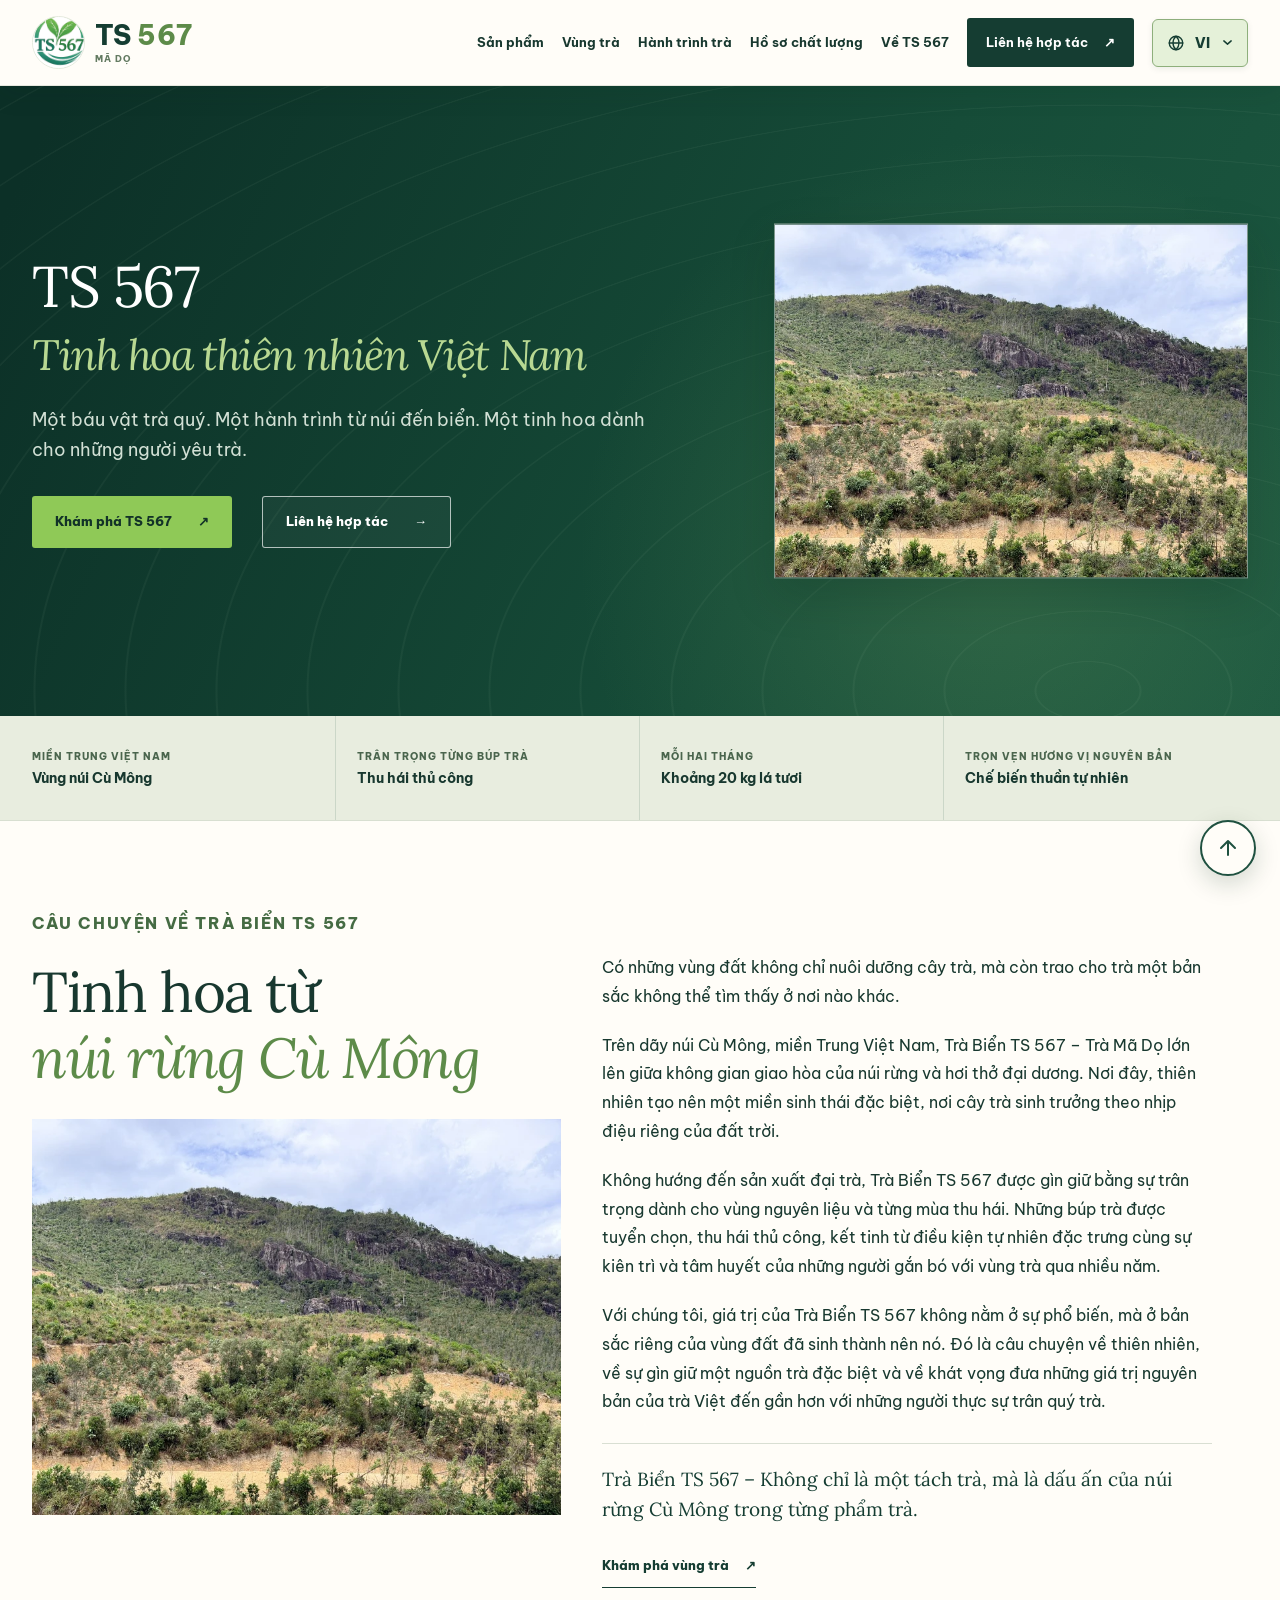
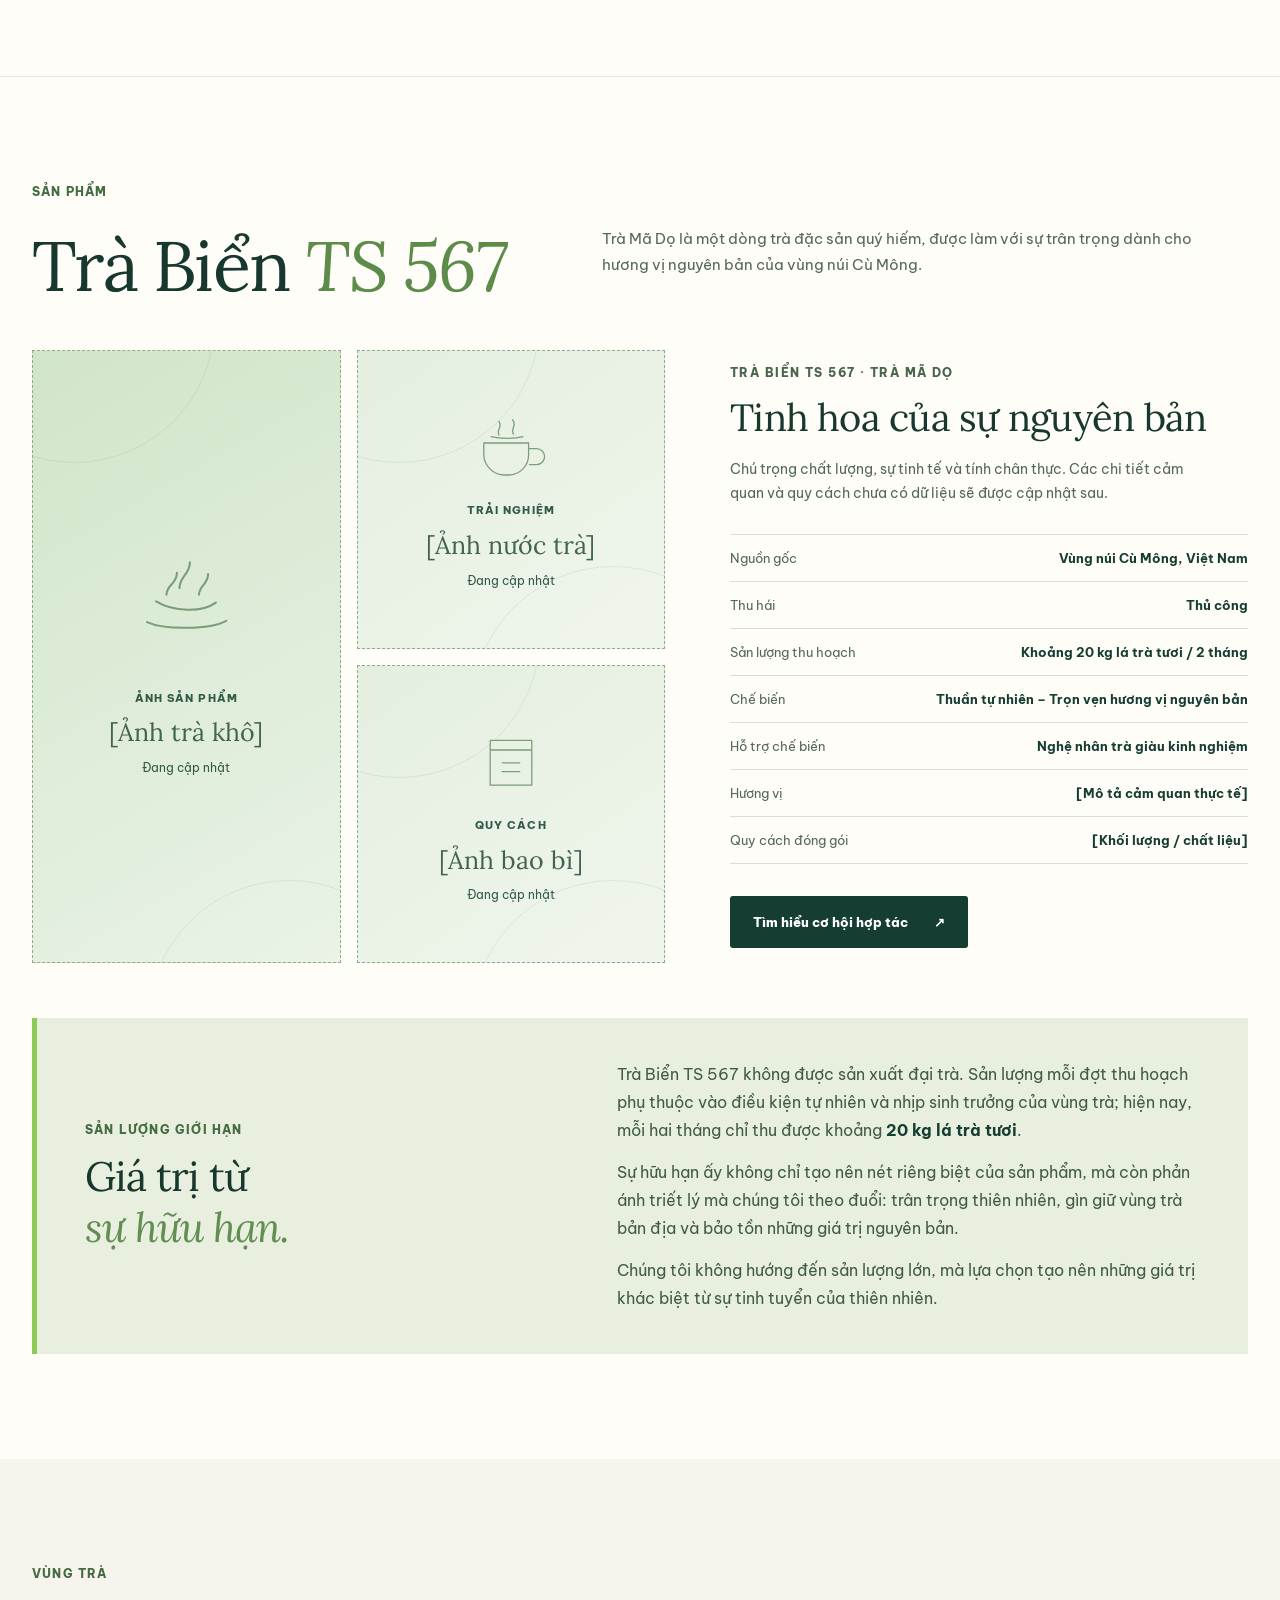
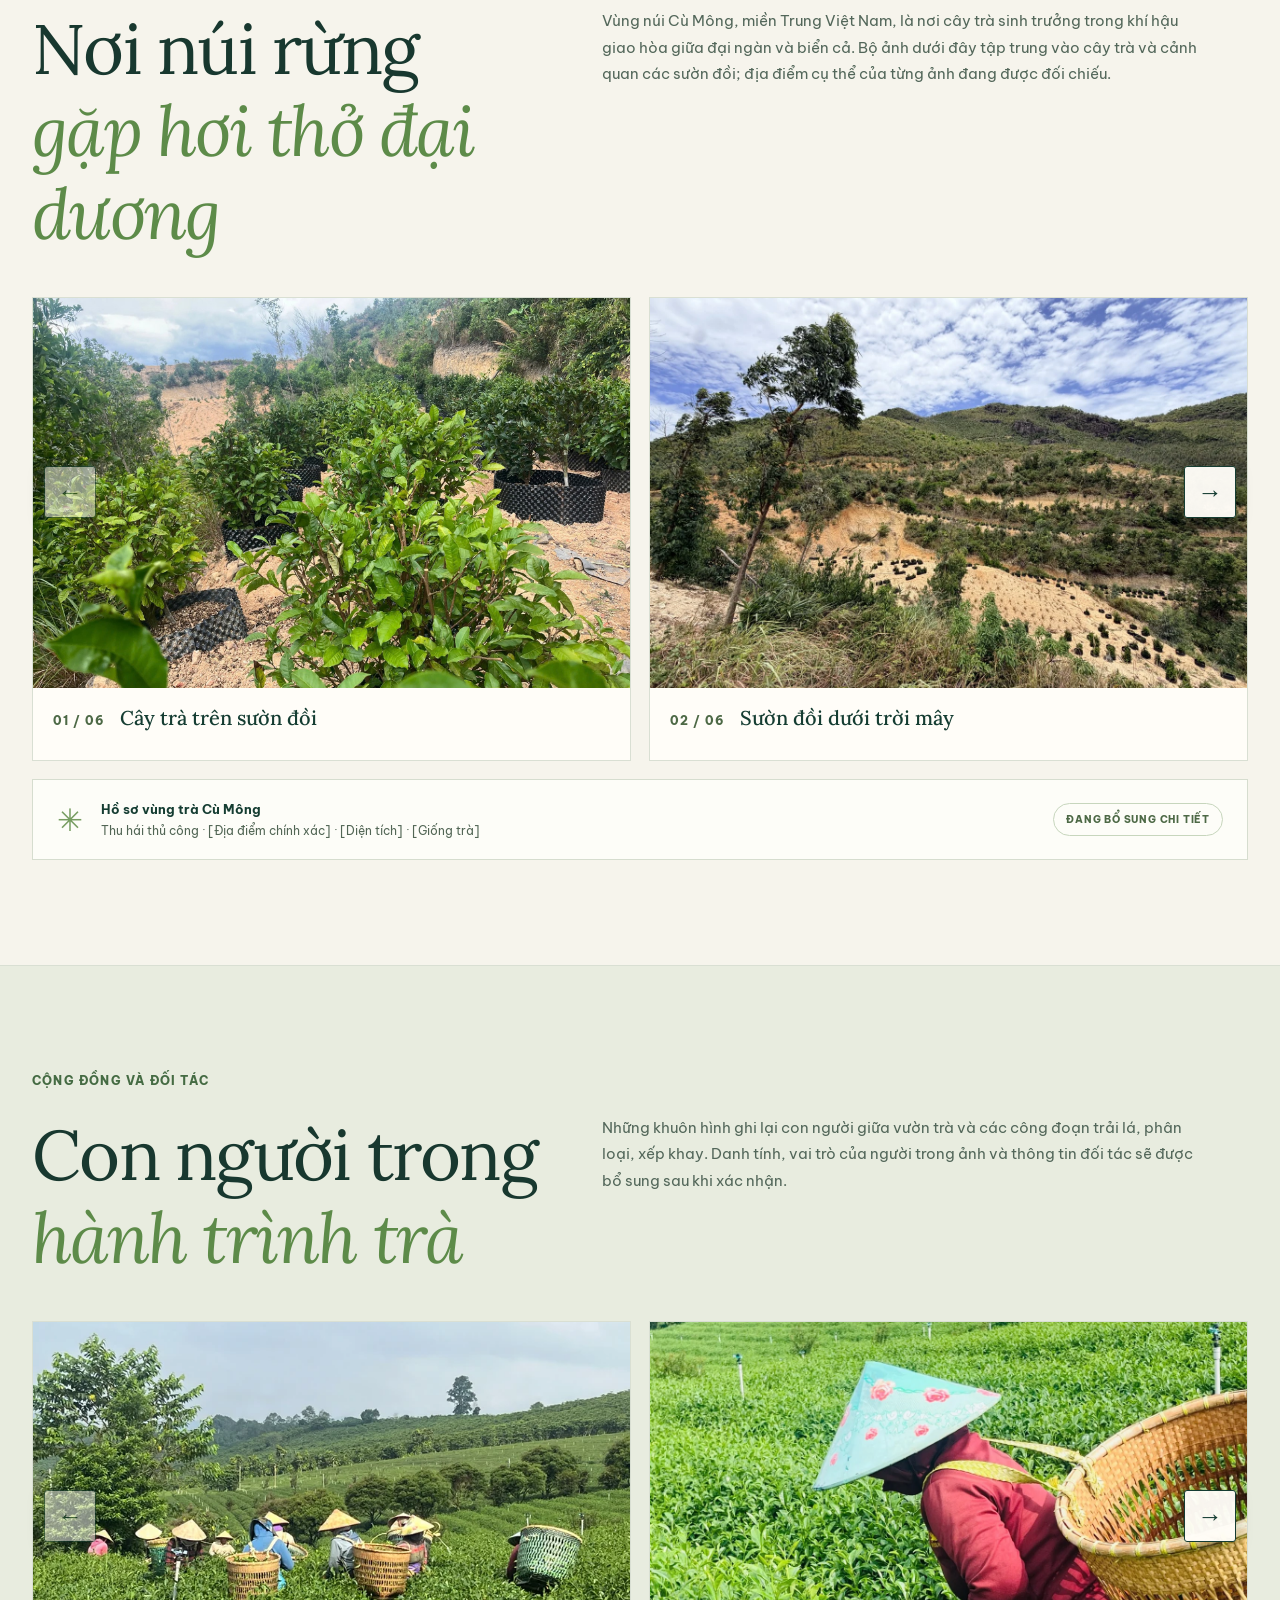
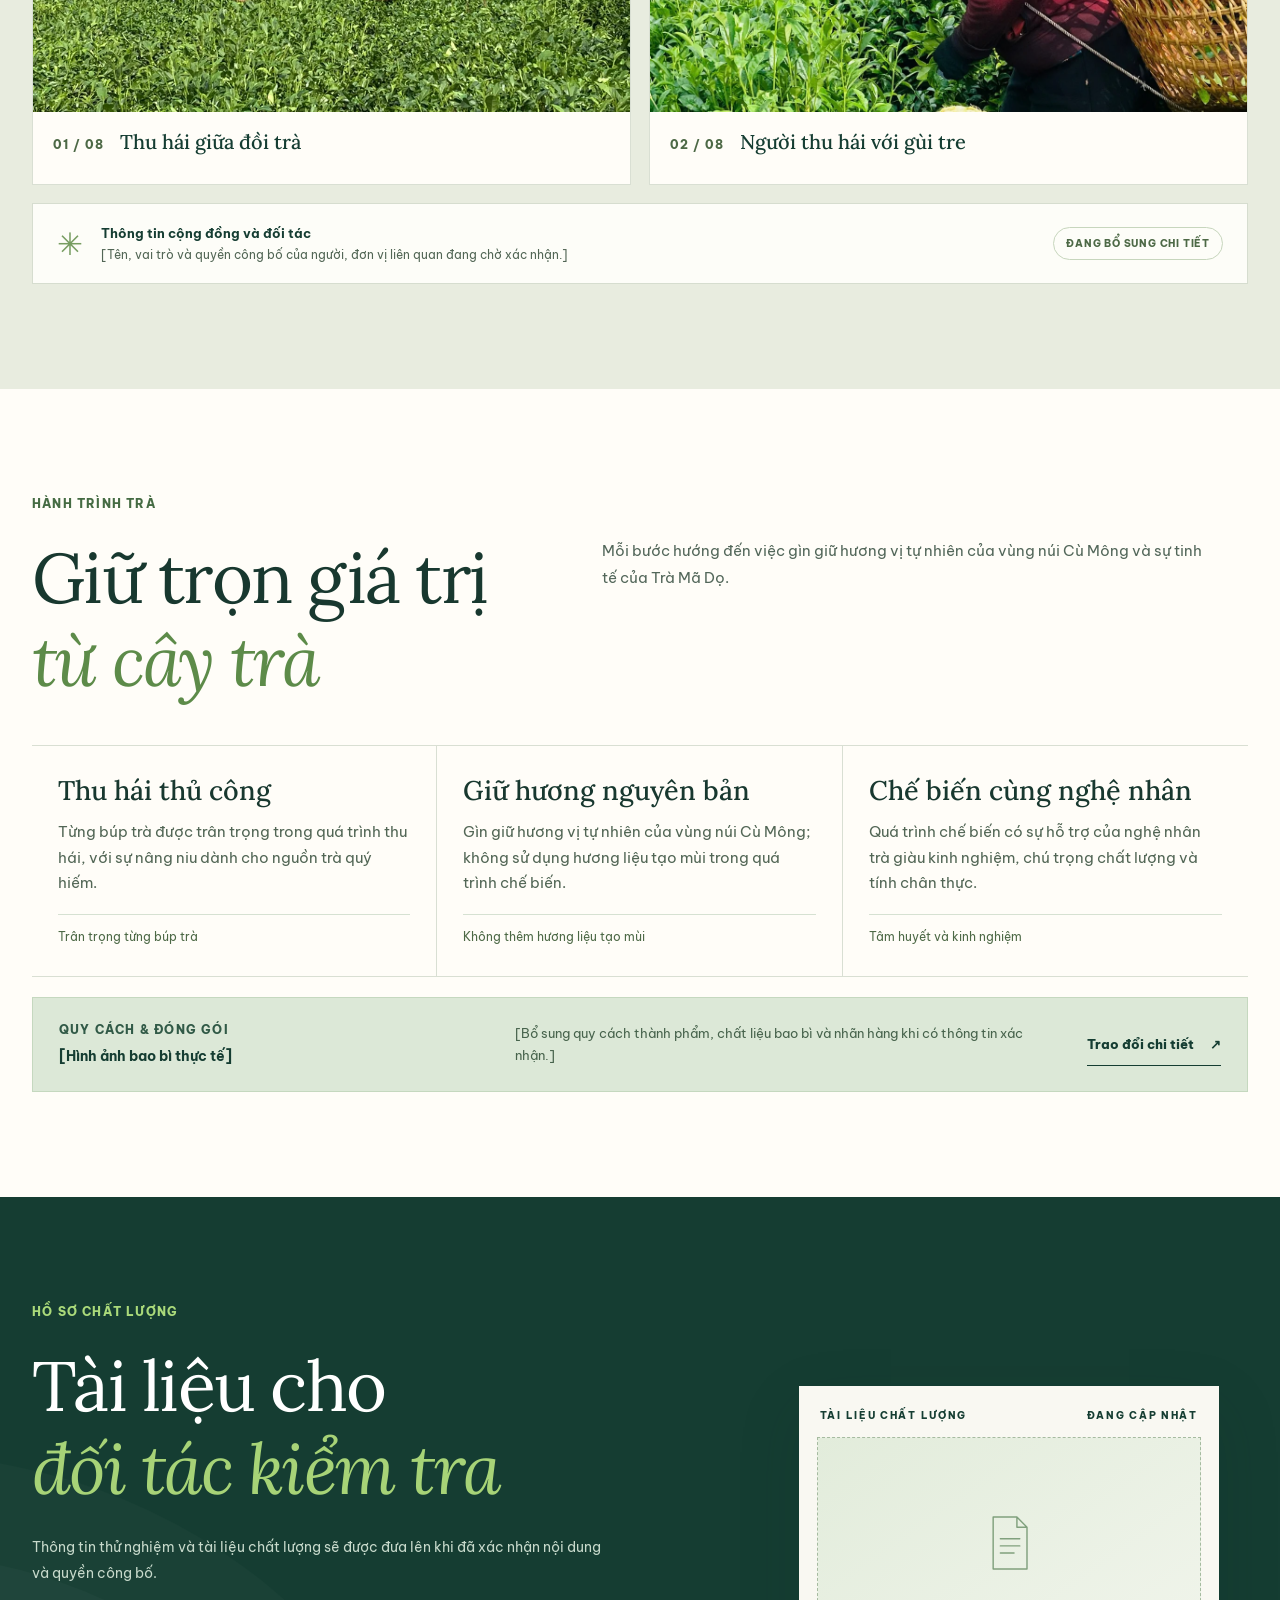
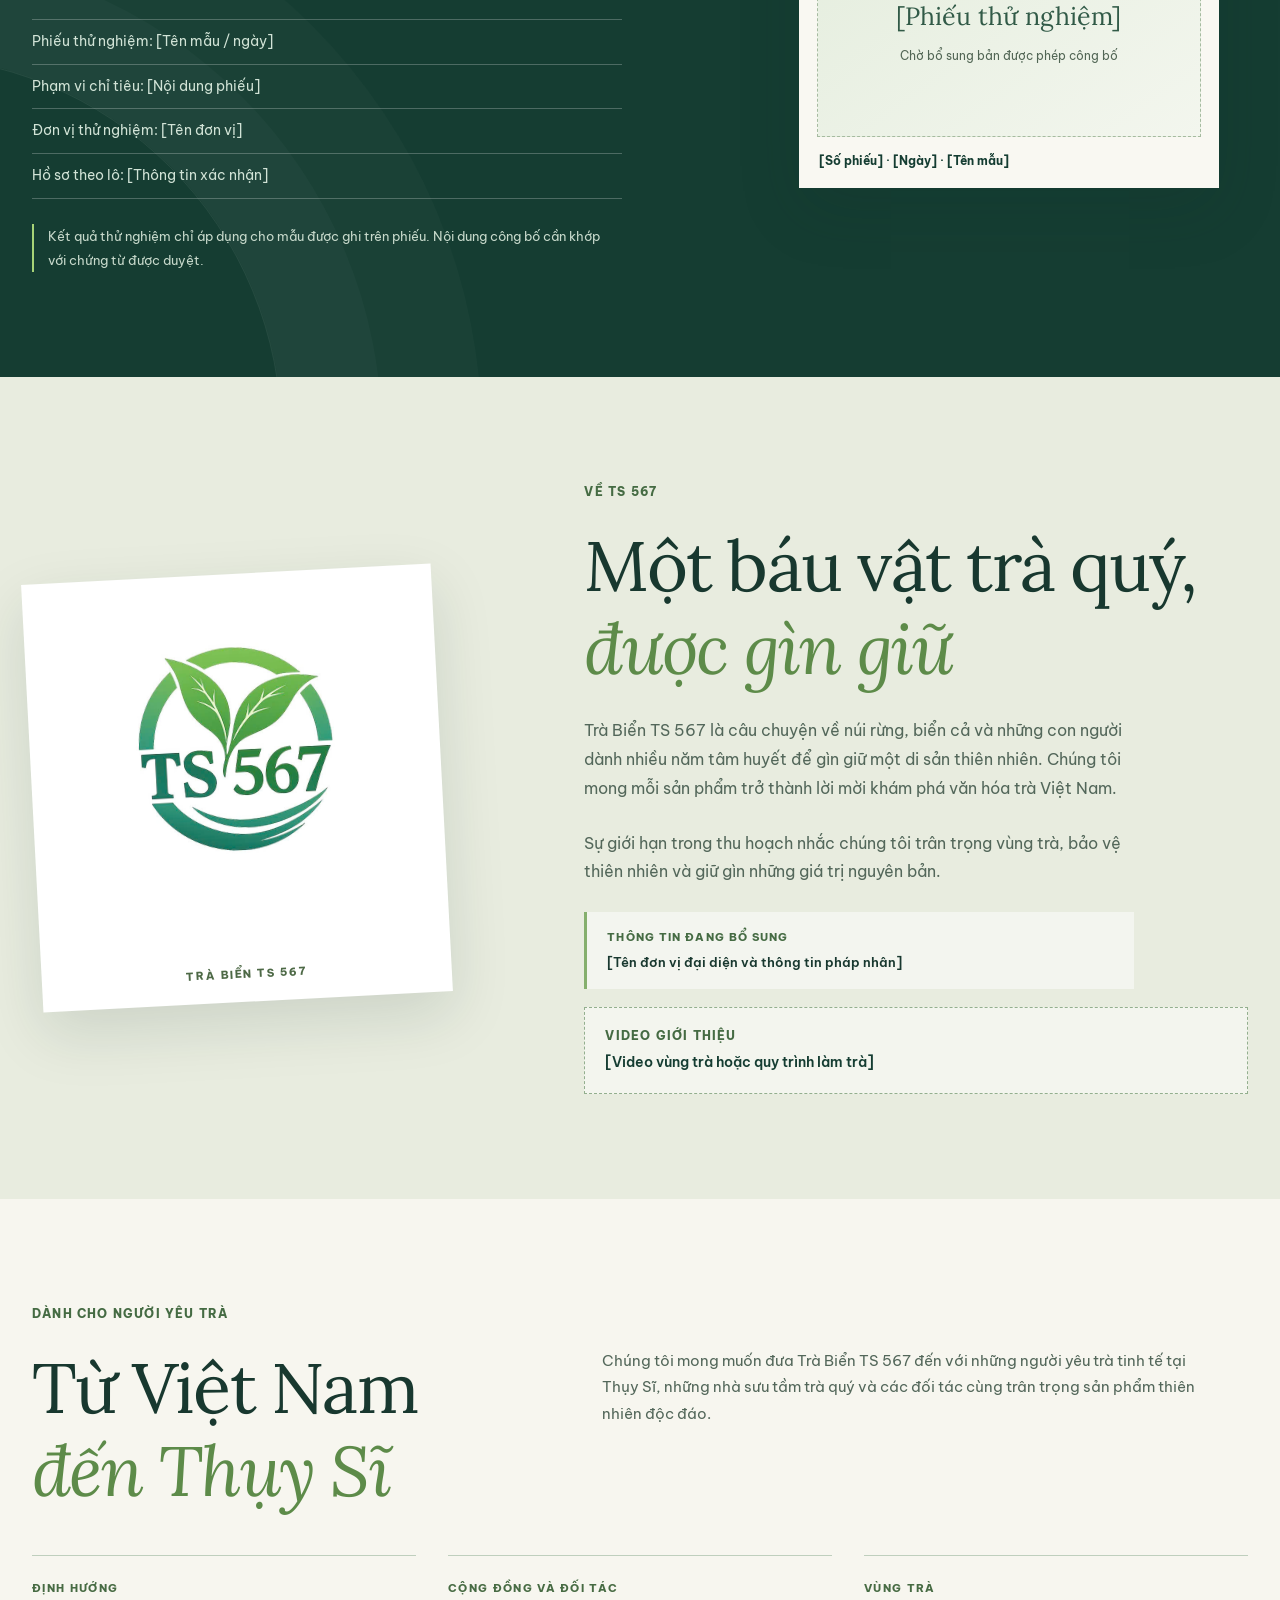
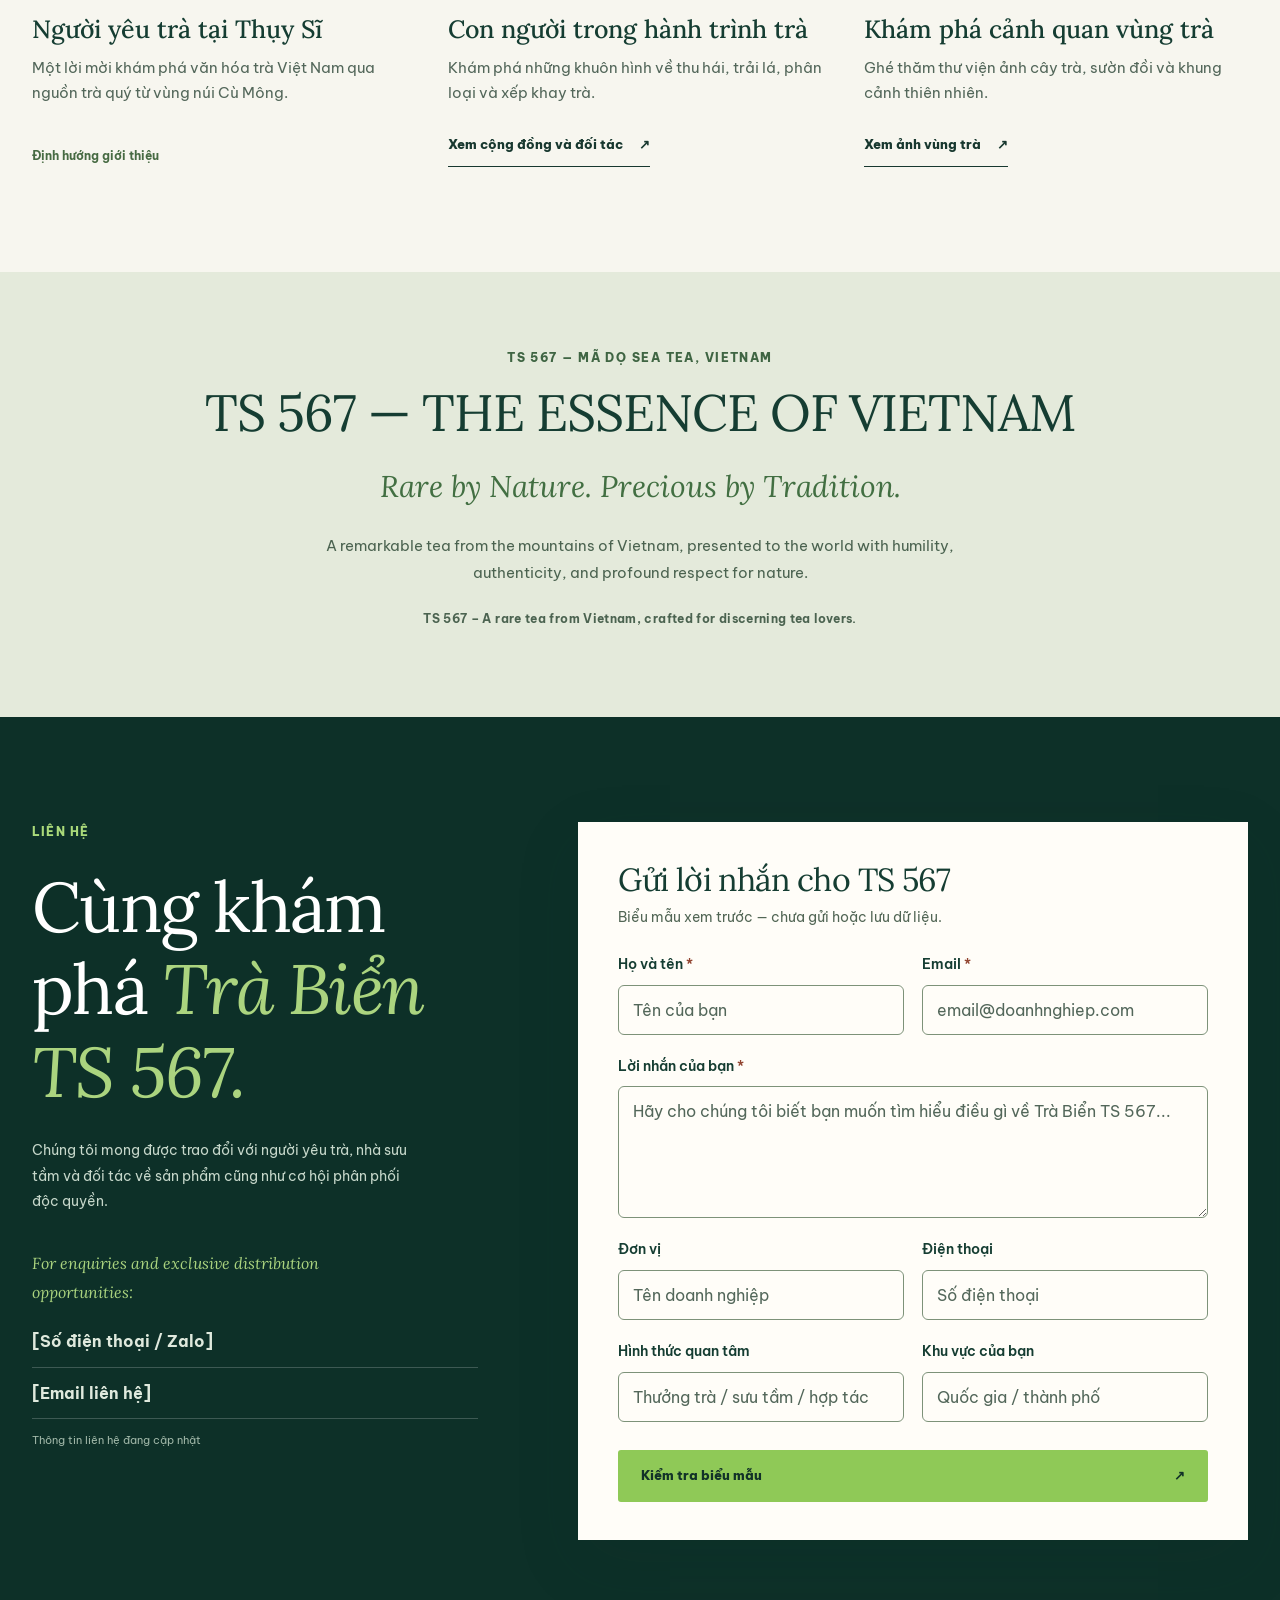
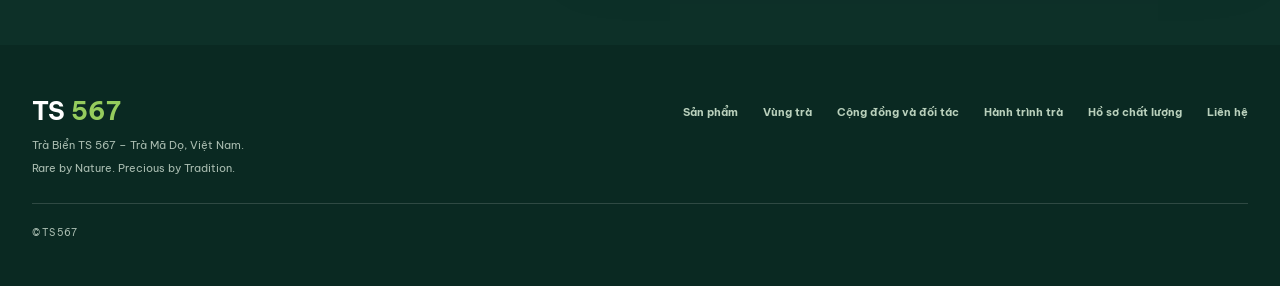
==== commit 3e811bb3: "Improve mobile reading layout, form clarity and responsive disclosures" ====
--- a/index.html
+++ b/index.html
@@ -13,8 +13,8 @@
     <link rel="alternate" hreflang="zh-TW" href="https://minhquang170405-create.github.io/Fresh-tea-supplier/zh-tw.html" />
     <link rel="alternate" hreflang="x-default" href="https://minhquang170405-create.github.io/Fresh-tea-supplier/" />
     <link rel="stylesheet" href="fonts.css" />
-    <link rel="stylesheet" href="styles.css?v=20261109a" />
-    <script src="script.js?v=20261109a" defer></script>
+    <link rel="stylesheet" href="styles.css?v=20261109d" />
+    <script src="script.js?v=20261109d" defer></script>
   </head>
   <body id="top">
     <a class="skip-link" href="#main">Bỏ qua điều hướng</a>
@@ -84,9 +84,9 @@
           <div>
             <p>Có những vùng đất không chỉ nuôi dưỡng cây trà, mà còn trao cho trà một bản sắc không thể tìm thấy ở nơi nào khác.</p>
             <p>Trên dãy núi Cù Mông, miền Trung Việt Nam, Trà Biển TS 567 – Trà Mã Dọ lớn lên giữa không gian giao hòa của núi rừng và hơi thở đại dương. Nơi đây, thiên nhiên tạo nên một miền sinh thái đặc biệt, nơi cây trà sinh trưởng theo nhịp điệu riêng của đất trời.</p>
-            <p>Không hướng đến sản xuất đại trà, Trà Biển TS 567 được gìn giữ bằng sự trân trọng dành cho vùng nguyên liệu và từng mùa thu hái. Những búp trà được tuyển chọn, thu hái thủ công, kết tinh từ điều kiện tự nhiên đặc trưng cùng sự kiên trì và tâm huyết của những người gắn bó với vùng trà qua nhiều năm.</p>
+            <details class="mobile-disclosure story-more" data-mobile-disclosure open><summary><span class="disclosure-collapsed">Đọc tiếp câu chuyện</span><span class="disclosure-expanded">Thu gọn câu chuyện</span><svg viewBox="0 0 20 20" aria-hidden="true"><path d="m5 7.5 5 5 5-5" /></svg></summary><div class="disclosure-content"><p>Không hướng đến sản xuất đại trà, Trà Biển TS 567 được gìn giữ bằng sự trân trọng dành cho vùng nguyên liệu và từng mùa thu hái. Những búp trà được tuyển chọn, thu hái thủ công, kết tinh từ điều kiện tự nhiên đặc trưng cùng sự kiên trì và tâm huyết của những người gắn bó với vùng trà qua nhiều năm.</p>
             <p>Với chúng tôi, giá trị của Trà Biển TS 567 không nằm ở sự phổ biến, mà ở bản sắc riêng của vùng đất đã sinh thành nên nó. Đó là câu chuyện về thiên nhiên, về sự gìn giữ một nguồn trà đặc biệt và về khát vọng đưa những giá trị nguyên bản của trà Việt đến gần hơn với những người thực sự trân quý trà.</p>
-            <p class="intro-signature">Trà Biển TS 567 – Không chỉ là một tách trà, mà là dấu ấn của núi rừng Cù Mông trong từng phẩm trà.</p>
+            <p class="intro-signature">Trà Biển TS 567 – Không chỉ là một tách trà, mà là dấu ấn của núi rừng Cù Mông trong từng phẩm trà.</p></div></details>
             <a class="text-link" href="#vung-tra">Khám phá vùng trà <span aria-hidden="true">↗</span></a>
           </div>
         </div>
@@ -99,20 +99,7 @@
             <p>Trà Mã Dọ là một dòng trà đặc sản quý hiếm, được làm với sự trân trọng dành cho hương vị nguyên bản của vùng núi Cù Mông.</p>
           </div>
           <div class="product-layout">
-            <div class="product-visuals" aria-label="Ảnh sản phẩm đang chờ bổ sung">
-              <div class="placeholder-card placeholder-primary">
-                <svg viewBox="0 0 100 100" aria-hidden="true"><path d="M20 67c13 6 48 6 61-1M27 51c13 8 35 9 46 1M43 29c0 9-8 9-8 17m18-25c0 10-8 10-8 20m22-11c0 8-7 9-7 16"/></svg>
-                <span>ẢNH SẢN PHẨM</span><strong>[Ảnh trà khô]</strong><small>Đang cập nhật</small>
-              </div>
-              <div class="placeholder-card">
-                <svg viewBox="0 0 100 100" aria-hidden="true"><path d="M16 45h56v15a25 25 0 0 1-25 25h-5a26 26 0 0 1-26-26V45Zm57 7h9a10 10 0 0 1 0 20h-9M25 37c11 3 29 3 40 0M35 18c5 8-4 10 0 17m17-19c6 8-3 10 1 18"/></svg>
-                <span>TRẢI NGHIỆM</span><strong>[Ảnh nước trà]</strong><small>Đang cập nhật</small>
-              </div>
-              <div class="placeholder-card">
-                <svg viewBox="0 0 100 100" aria-hidden="true"><path d="M24 23h52v56H24zM24 35h52M39 51h22M39 62h22"/></svg>
-                <span>QUY CÁCH</span><strong>[Ảnh bao bì]</strong><small>Đang cập nhật</small>
-              </div>
-            </div>
+            
             <div class="product-info">
               <p class="product-kicker">TRÀ BIỂN TS 567 · TRÀ MÃ DỌ</p>
               <h3>Tinh hoa của sự nguyên bản</h3>
@@ -128,6 +115,20 @@
               </dl>
               <a class="button button-dark" href="#lien-he">Tìm hiểu cơ hội hợp tác <span aria-hidden="true">↗</span></a>
             </div>
+            <div class="product-visuals" aria-label="Ảnh sản phẩm đang chờ bổ sung">
+              <div class="placeholder-card placeholder-primary">
+                <svg viewBox="0 0 100 100" aria-hidden="true"><path d="M20 67c13 6 48 6 61-1M27 51c13 8 35 9 46 1M43 29c0 9-8 9-8 17m18-25c0 10-8 10-8 20m22-11c0 8-7 9-7 16"/></svg>
+                <span>ẢNH SẢN PHẨM</span><strong>[Ảnh trà khô]</strong><small>Đang cập nhật</small>
+              </div>
+              <div class="placeholder-card">
+                <svg viewBox="0 0 100 100" aria-hidden="true"><path d="M16 45h56v15a25 25 0 0 1-25 25h-5a26 26 0 0 1-26-26V45Zm57 7h9a10 10 0 0 1 0 20h-9M25 37c11 3 29 3 40 0M35 18c5 8-4 10 0 17m17-19c6 8-3 10 1 18"/></svg>
+                <span>TRẢI NGHIỆM</span><strong>[Ảnh nước trà]</strong><small>Đang cập nhật</small>
+              </div>
+              <div class="placeholder-card">
+                <svg viewBox="0 0 100 100" aria-hidden="true"><path d="M24 23h52v56H24zM24 35h52M39 51h22M39 62h22"/></svg>
+                <span>QUY CÁCH</span><strong>[Ảnh bao bì]</strong><small>Đang cập nhật</small>
+              </div>
+            </div>
           </div>
           <div class="rarity-story">
             <div>
@@ -234,13 +235,15 @@
 
       <section class="contact-section" id="lien-he" aria-labelledby="contact-title">
         <div class="wrap contact-layout">
-          <div><p class="eyebrow light">LIÊN HỆ</p><h2 id="contact-title">Cùng khám phá <i>Trà Biển TS 567.</i></h2><p>Chúng tôi mong được trao đổi với người yêu trà, nhà sưu tầm và đối tác về sản phẩm cũng như cơ hội phân phối độc quyền.</p><p class="contact-english" lang="en">For enquiries and exclusive distribution opportunities:</p><div class="contact-placeholder"><span>[Số điện thoại / Zalo]</span><span>[Email liên hệ]</span><small>Thông tin liên hệ đang cập nhật</small></div></div>
-          <div id="quote-form" class="quote-form" role="group" aria-labelledby="quote-title" aria-describedby="quote-note" data-preview-message="Biểu mẫu hợp lệ nhưng đang ở chế độ xem trước. Dữ liệu chưa được gửi hoặc lưu.">
-            <h3 id="quote-title">Gửi lời nhắn cho TS 567</h3><p id="quote-note">Biểu mẫu xem trước. Dữ liệu chưa được gửi hoặc lưu cho đến khi có kênh nhận yêu cầu.</p>
-            <div class="form-row"><label>Họ và tên <span>*</span><input name="name" autocomplete="name" required placeholder="Tên của bạn" /></label><label>Đơn vị<input name="company" autocomplete="organization" placeholder="Tên doanh nghiệp" /></label></div>
-            <div class="form-row"><label>Email <span>*</span><input name="email" type="email" autocomplete="email" required placeholder="email@doanhnghiep.com" /></label><label>Điện thoại<input name="phone" type="tel" autocomplete="tel" placeholder="Số điện thoại" /></label></div>
-            <div class="form-row"><label>Hình thức quan tâm<input name="interest" placeholder="Thưởng trà / sưu tầm / hợp tác" /></label><label>Khu vực của bạn<input name="destination" placeholder="Quốc gia / thành phố" /></label></div>
-            <label>Lời nhắn của bạn <span>*</span><textarea name="message" rows="4" required placeholder="Hãy cho chúng tôi biết bạn muốn tìm hiểu điều gì về Trà Biển TS 567..."></textarea></label>
+          <div class="contact-copy"><p class="eyebrow light">LIÊN HỆ</p><h2 id="contact-title">Cùng khám phá <i>Trà Biển TS 567.</i></h2><p>Chúng tôi mong được trao đổi với người yêu trà, nhà sưu tầm và đối tác về sản phẩm cũng như cơ hội phân phối độc quyền.</p><p class="contact-english" lang="en">For enquiries and exclusive distribution opportunities:</p><div class="contact-placeholder"><span>[Số điện thoại / Zalo]</span><span>[Email liên hệ]</span><small>Thông tin liên hệ đang cập nhật</small></div></div>
+          <div id="quote-form" class="quote-form" role="group" aria-labelledby="quote-title" aria-describedby="quote-note" data-invalid-message="Vui lòng kiểm tra các ô được đánh dấu." data-preview-message="Biểu mẫu hợp lệ nhưng đang ở chế độ xem trước. Dữ liệu chưa được gửi hoặc lưu.">
+            <h3 id="quote-title">Gửi lời nhắn cho TS 567</h3><p id="quote-note">Biểu mẫu xem trước — chưa gửi hoặc lưu dữ liệu.</p>
+            <div class="form-row"><div class="form-field"><label for="enquiry-name">Họ và tên <span>*</span></label><input id="enquiry-name" name="name" autocomplete="name" aria-describedby="name-error" data-required-message="Vui lòng điền thông tin này." required placeholder="Tên của bạn" /><p class="field-error" id="name-error" hidden></p></div><div class="form-field"><label for="enquiry-email">Email <span>*</span></label><input id="enquiry-email" name="email" type="email" inputmode="email" autocapitalize="none" spellcheck="false" autocomplete="email" aria-describedby="email-error" data-required-message="Vui lòng điền thông tin này." data-invalid-message="Vui lòng nhập địa chỉ email hợp lệ." required placeholder="email@doanhnghiep.com" /><p class="field-error" id="email-error" hidden></p></div></div>
+            <div class="form-field"><label for="enquiry-message">Lời nhắn của bạn <span>*</span></label><textarea id="enquiry-message" name="message" rows="4" aria-describedby="message-error" data-required-message="Vui lòng điền thông tin này." required placeholder="Hãy cho chúng tôi biết bạn muốn tìm hiểu điều gì về Trà Biển TS 567..."></textarea><p class="field-error" id="message-error" hidden></p></div>
+            <details class="mobile-disclosure form-extra" data-mobile-disclosure open><summary><span class="disclosure-collapsed">Thêm thông tin (không bắt buộc)</span><span class="disclosure-expanded">Thông tin bổ sung</span><svg viewBox="0 0 20 20" aria-hidden="true"><path d="m5 7.5 5 5 5-5" /></svg></summary><div class="disclosure-content">
+              <div class="form-row"><div class="form-field"><label for="enquiry-company">Đơn vị</label><input id="enquiry-company" name="company" autocomplete="organization" placeholder="Tên doanh nghiệp" /></div><div class="form-field"><label for="enquiry-phone">Điện thoại</label><input id="enquiry-phone" name="phone" type="tel" inputmode="tel" autocomplete="tel" placeholder="Số điện thoại" /></div></div>
+              <div class="form-row"><div class="form-field"><label for="enquiry-interest">Hình thức quan tâm</label><input id="enquiry-interest" name="interest" placeholder="Thưởng trà / sưu tầm / hợp tác" /></div><div class="form-field"><label for="enquiry-destination">Khu vực của bạn</label><input id="enquiry-destination" name="destination" placeholder="Quốc gia / thành phố" /></div></div>
+            </div></details>
             <button class="button button-lime form-submit" type="button">Kiểm tra biểu mẫu <span aria-hidden="true">↗</span></button>
             <p class="form-status" id="form-status" role="status" aria-live="polite"></p>
           </div>
--- a/styles.css
+++ b/styles.css
@@ -15,7 +15,7 @@
 .skip-link{position:absolute;left:16px;top:-60px;z-index:1000;background:#fff;padding:10px 18px;color:#0d3028}
 .skip-link:focus{top:8px}
 :focus-visible{outline:3px solid #cb823c;outline-offset:3px}
-.site-header{height:86px;background:var(--paper);border-bottom:1px solid #e7e8df;position:sticky;top:0;z-index:40}
+.site-header{height:86px;background:var(--paper);border-bottom:1px solid #e7e8df;position:sticky;top:0;z-index:40}
 .nav-shell{height:100%;display:flex;align-items:center;justify-content:space-between}
 .brand{display:inline-flex;align-items:center;gap:10px;text-decoration:none;flex:none}
 .brand-image{width:53px;height:53px;overflow:hidden;background:white;border-radius:50%;border:1px solid #e3e9dc;position:relative}
@@ -70,8 +70,8 @@
 #future-title i{display:block;text-wrap:balance}
 .split-heading>p{max-width:610px;color:var(--muted);font-size:14px;margin:44px 0 0;line-height:1.75}
 .product-section{background:var(--paper)}
-.product-layout{display:grid;grid-template-columns:1.1fr .9fr;gap:65px;align-items:stretch}
-.product-visuals{display:grid;grid-template-columns:1fr 1fr;min-height:530px}
+.product-layout{display:grid;grid-template-areas:"visuals info";grid-template-columns:1.1fr .9fr;gap:65px;align-items:stretch}
+.product-visuals{grid-area:visuals;display:grid;grid-template-columns:1fr 1fr;min-height:530px}
 .placeholder-card{position:relative;overflow:hidden;display:flex;align-items:center;justify-content:center;flex-direction:column;text-align:center;padding:25px;color:#42644d;min-height:210px}
 .placeholder-card:before{content:"";position:absolute;border:1px solid rgba(85,132,83,.12);border-radius:50%;width:280px;height:280px;pointer-events:none}
 .placeholder-card:after{content:"";position:absolute;border:1px solid rgba(85,132,83,.12);border-radius:50%;width:280px;height:280px;pointer-events:none}
@@ -84,7 +84,7 @@
 .placeholder-primary{grid-row:span 2}
 .placeholder-primary svg{width:130px;height:130px;margin-bottom:24px}
 .placeholder-primary strong{font-size:32px}
-.product-info{padding:13px 0 15px;display:flex;flex-direction:column;align-items:start}
+.product-info{grid-area:info;padding:13px 0 15px;display:flex;flex-direction:column;align-items:start}
 .product-kicker{color:#4a654d;font-size:12px;letter-spacing:.12em;font-weight:800;margin:0 0 11px}
 .product-info h3{font-family:'Lora',Georgia,serif;font-weight:400;font-size:38px;letter-spacing:-.02em;margin:0 0 15px;line-height:1.25}
 .product-intro{color:var(--muted);font-size:14px;max-width:470px;line-height:1.75;margin:0 0 28px}
@@ -128,7 +128,7 @@
 .contact-layout{display:grid;grid-template-columns:.8fr 1.2fr;gap:100px;align-items:start}
 .contact-section h2{max-width:500px}
 .contact-section h2 i{color:#abd47f}
-.contact-layout>div>p:not(.eyebrow){font-size:14px;line-height:1.8;color:#c6d7ca;max-width:380px;margin:25px 0 35px}
+.contact-copy>p:not(.eyebrow){font-size:14px;line-height:1.8;color:#c6d7ca;max-width:380px;margin:25px 0 35px}
 .contact-placeholder{display:flex;flex-direction:column;gap:12px}
 .contact-placeholder span{font-size:16px;font-weight:700;border-bottom:1px solid rgba(255,255,255,.2);padding-bottom:11px;color:#dfe9dd}
 .contact-placeholder small{font-size:11px;color:#a0b7a8}
@@ -136,14 +136,14 @@
 .quote-form h3{font-family:'Lora',Georgia,serif;font-size:32px;font-weight:400;letter-spacing:-.02em;line-height:1.25;margin:0 0 6px}
 .quote-form>p:not(.form-status){font-size:14px;color:#526655;margin:0 0 24px;line-height:1.6}
 .form-row{display:grid;grid-template-columns:repeat(2,1fr);gap:18px}
-.quote-form label{flex-direction:column;font-size:13px;font-weight:700;color:#486750;gap:7px;margin-bottom:18px}
-.quote-form label span{color:#a65e3f}
-.quote-form input{width:100%;background:#f6f7f1;border:1px solid #d7dfd4;padding:12px 13px;outline:none;color:var(--forest);font-size:16px;border-radius:2px;resize:vertical;min-height:48px}
-.quote-form textarea{width:100%;background:#f6f7f1;border:1px solid #d7dfd4;padding:12px 13px;outline:none;color:var(--forest);font-size:16px;border-radius:2px;resize:vertical;min-height:48px}
-.quote-form input:focus{border-color:#729c61;box-shadow:0 0 0 3px rgba(143,201,87,.18)}
-.quote-form textarea:focus{border-color:#729c61;box-shadow:0 0 0 3px rgba(143,201,87,.18)}
-.quote-form input::placeholder{color:#526655}
-.quote-form textarea::placeholder{color:#526655}
+.quote-form label{display:block;font-size:14px;font-weight:600;color:var(--forest);margin:0 0 8px}
+.quote-form label span{color:#91432f}
+.quote-form input{display:block;width:100%;background:var(--paper);border:1px solid #7d9279;padding:12px 14px;color:var(--forest);font-size:16px;font-weight:400;line-height:1.5;border-radius:6px;min-height:50px;scroll-margin-block:96px}
+.quote-form textarea{display:block;width:100%;background:var(--paper);border:1px solid #7d9279;padding:12px 14px;color:var(--forest);font-size:16px;font-weight:400;line-height:1.5;border-radius:6px;min-height:50px;scroll-margin-block:96px;resize:vertical;min-height:132px}
+.quote-form input:focus{border-color:var(--forest);outline:2px solid var(--forest);outline-offset:2px}
+.quote-form textarea:focus{border-color:var(--forest);outline:2px solid var(--forest);outline-offset:2px}
+.quote-form input::placeholder{color:var(--muted);font-weight:400;opacity:1}
+.quote-form textarea::placeholder{color:var(--muted);font-weight:400;opacity:1}
 .form-submit{margin-top:4px;width:100%;cursor:pointer}
 .form-status{min-height:18px;color:#486d48;font-size:13px;line-height:1.5;margin:12px 0 0}
 .site-footer{background:#0a2922;color:#a9bcb0;padding:45px 0}
@@ -170,7 +170,7 @@
   .hero-media{min-height:380px;height:380px}
   .section{padding:75px 0}
   .split-heading{align-items:start}
-  .product-layout{grid-template-columns:1fr;gap:45px}
+  .product-layout{grid-template-columns:1fr;grid-template-areas:"info" "visuals";gap:32px}
   .quality-layout{grid-template-columns:1fr;gap:45px}
   .about-layout{grid-template-columns:1fr;gap:45px}
   .contact-layout{grid-template-columns:1fr;gap:45px}
@@ -180,39 +180,7 @@
   .about-logo{justify-self:center;width:100%;max-width:350px}
   .contact-section{padding:75px 0}
 }
-@media (max-width:560px) {
-  .wrap{width:min(100% - 32px,1240px)}
-  .hero-copy{min-height:510px}
-  .hero-inner{padding:56px 22px}
-  .hero h1{font-size:58px}
-  .hero-lead{font-size:16px;line-height:1.7}
-  .hero-actions{gap:22px}
-  .hero-media{height:270px;min-height:270px}
-  .section{padding:65px 0}
-  .section h2{font-size:44px}
-  .contact-section h2{font-size:44px}
-  .section-heading{margin-bottom:30px}
-  .product-visuals{grid-template-columns:1fr 1fr;min-height:0}
-  .placeholder-card{min-height:155px;padding:13px}
-  .placeholder-primary{grid-column:span 2;grid-row:span 1;min-height:250px}
-  .placeholder-primary svg{height:95px;width:95px;margin-bottom:10px}
-  .placeholder-primary strong{font-size:27px}
-  .placeholder-card:not(.placeholder-primary) svg{width:53px;height:53px;margin-bottom:8px}
-  .placeholder-card:not(.placeholder-primary) strong{font-size:18px}
-  .product-info h3{font-size:31px}
-  .spec-list div{flex-direction:column;gap:2px}
-  .spec-list dd{text-align:left}
-  .origin-note{align-items:start;flex-wrap:wrap;padding:15px}
-  .status-pill{margin-left:40px}
-  .metric-grid div{padding:15px}
-  .about-logo img{height:300px}
-  .contact-layout{gap:35px}
-  .quote-form{padding:27px 22px}
-  .form-row{grid-template-columns:1fr;gap:0}
-  .footer-layout{grid-template-columns:1fr}
-  .footer-layout>div:nth-child(2){gap:14px 20px}
-  .report-image-placeholder{min-height:235px}
-}
+
 @media (prefers-reduced-motion:reduce) {
   html{scroll-behavior:auto}
   *{animation-duration:.01ms!important;transition-duration:.01ms!important}
@@ -277,22 +245,19 @@
 .future-section{background:#f7f6ef}
 .future-grid{display:grid;grid-template-columns:repeat(3,minmax(0,1fr));gap:32px}
 .future-grid article{background:transparent;border:0;border-top:1px solid #bfcfbd;padding:23px 0 0;min-height:0;display:flex;flex-direction:column}
-.future-grid article>span{font-size:11px;letter-spacing:.12em;font-weight:800;color:#476b43}
+.future-grid article>span{font-size:11px;letter-spacing:.12em;font-weight:800;color:#476b43}
 .future-grid h3{font-family:'Lora',Georgia,serif;font-size:25px;line-height:1.3;font-weight:500;margin:16px 0 9px;color:var(--forest)}
 .future-grid p{font-size:15px;color:#53675a;line-height:1.7;margin:0 0 17px}
-.future-grid small{font-size:12px;font-weight:700;color:#476b43;margin-top:auto}
-.future-grid .text-link{align-self:flex-start;margin-top:auto}
+.future-grid small{font-size:12px;font-weight:700;color:#476b43;margin-top:auto}
+.future-grid .text-link{align-self:flex-start;margin-top:auto}
 .back-to-top{position:fixed;right:calc(24px + env(safe-area-inset-right));bottom:calc(24px + env(safe-area-inset-bottom));z-index:30;display:grid;place-items:center;width:56px;height:56px;border:2px solid var(--pine);border-radius:50%;background:var(--paper);color:var(--pine);box-shadow:0 8px 24px rgba(9,42,30,.18);text-decoration:none;touch-action:manipulation;transition:transform .2s,background-color .2s,color .2s,box-shadow .2s}
 .back-to-top svg{width:24px;height:24px;fill:none;stroke:currentColor;stroke-width:2;stroke-linecap:round;stroke-linejoin:round}
 .back-to-top:is(:hover,:focus-visible){background:var(--pine);color:var(--paper);transform:translateY(-3px);box-shadow:0 12px 28px rgba(9,42,30,.24)}
-@media (max-width:560px) {
-  .back-to-top{right:calc(16px + env(safe-area-inset-right));bottom:calc(16px + env(safe-area-inset-bottom));width:52px;height:52px}
-  .site-footer{padding-bottom:100px}
-}
-.quote-form .form-row:nth-of-type(3){margin-bottom:0}
-.quote-form label{display:block}
-.quote-form input{display:block;margin-top:7px}
-.quote-form textarea{display:block;margin-top:7px}
+
+
+
+
+
 .footer-layout>div:nth-child(2){max-width:670px;justify-content:flex-end}
 .rarity-story{display:grid;grid-template-columns:.9fr 1.1fr;gap:55px;align-items:center;margin-top:55px;padding:42px 48px;background:#e8efdf;border-left:5px solid var(--leaf)}
 .rarity-story .eyebrow{margin-bottom:12px}
@@ -308,7 +273,7 @@
 .english-tagline{font-family:'Lora',Georgia,serif;font-style:italic;font-size:clamp(22px,2.4vw,30px)!important;color:#426f42!important;margin:0 auto 19px!important}
 .english-statement p{max-width:710px;margin:0 auto 13px;color:#4b6350;font-size:15px;line-height:1.8}
 .english-statement .english-closing{font-size:12px;font-weight:700;letter-spacing:.03em;margin-top:22px}
-.contact-layout>div>p.contact-english{font-family:'Lora',Georgia,serif;font-style:italic;font-size:16px;color:#abd47f;margin:0 0 22px}
+.contact-copy>p.contact-english{font-family:'Lora',Georgia,serif;font-style:italic;font-size:16px;color:#abd47f;margin:0 0 22px}
 .nav-shell{gap:18px}
 .site-nav{gap:18px;margin-left:auto}
 .language-switcher{position:relative;z-index:30;flex:none;color:var(--forest)}
@@ -352,7 +317,7 @@
   .brand-copy strong{font-size:22px}
   .menu-toggle{display:flex;width:44px;height:44px;padding:11px;border:1px solid #cbd8c8;background:transparent;flex-direction:column;justify-content:space-around;border-radius:3px}
   .menu-toggle span{height:2px;width:100%;background:var(--forest)}
-  .site-nav{display:none;position:absolute;top:72px;left:0;right:0;background:var(--paper);padding:18px 22px 25px;padding-bottom:max(25px,env(safe-area-inset-bottom));box-shadow:0 15px 25px rgba(0,0,0,.1);flex-direction:column;align-items:stretch;gap:0;max-height:calc(100vh - 72px);max-height:calc(100dvh - 72px);overflow-y:auto;overscroll-behavior-y:contain;scroll-padding-block:12px}
+  .site-nav{display:none;position:absolute;top:72px;left:0;right:0;background:var(--paper);padding:18px 22px 25px;padding-bottom:max(25px,env(safe-area-inset-bottom));box-shadow:0 15px 25px rgba(0,0,0,.1);flex-direction:column;align-items:stretch;gap:0;max-height:calc(100vh - 72px);max-height:calc(100dvh - 72px);overflow-y:auto;overscroll-behavior-y:contain;scroll-padding-block:12px}
   .site-nav.open{display:flex}
   .site-nav a{padding:12px 5px;font-size:14px}
   .site-nav .nav-cta{margin-top:10px;justify-content:space-between;padding:15px}
@@ -381,22 +346,7 @@
   .language-switcher summary{min-height:46px}
   .language-menu{right:0}
 }
-@media (max-width:560px) {
-  .hero-reference h1{font-size:clamp(43px,12vw,58px)}
-  .hero-reference h1 span{font-size:.7em}
-  .hero-reference .hero-media{width:calc(100% - 32px)}
-  .proof-grid>div:last-child{border-bottom:0}
-  .supplier-intro{padding:65px 0}
-  .steps-grid{grid-template-columns:1fr}
-  .future-grid{grid-template-columns:1fr}
-  .future-grid article{min-height:0}
-  .packing-note{padding:19px}
-  .rarity-story{padding:27px 22px}
-  .rarity-story h3{font-size:36px}
-  .english-statement{padding:58px 0}
-  .nav-shell{gap:10px}
-  .language-switcher summary{min-width:88px;padding-inline:10px;gap:7px}
-}
+
 @media (max-width:360px) {
   .nav-shell.wrap{width:calc(100% - 24px)}
   .brand-image{width:40px;height:40px}
@@ -423,18 +373,7 @@
   .future-grid{gap:22px}
   .future-grid article{padding:18px 0 0}
 }
-@media (max-width:560px) {
-  .supplier-intro-grid p{font-size:16px}
-  .supplier-intro-grid .intro-signature{font-size:18px}
-  .hero-reference .hero-inner{padding:48px 22px 32px}
-  .hero-reference .hero-media{height:200px;margin-bottom:20px}
-  .proof-grid{grid-template-columns:repeat(2,minmax(0,1fr))}
-  .proof-grid>div{min-height:94px;padding:12px 10px!important;border-right:1px solid #cbd7c8;border-bottom:1px solid #cbd7c8}
-  .proof-grid>div:nth-child(2n){border-right:0}
-  .proof-grid>div:nth-last-child(-n+2){border-bottom:0}
-  .quality-copy .metric-grid span{font-size:14px}
-  .placeholder-card span{font-size:11px}
-}
+
 .community-section{background:#e8ecdf;border-top:1px solid var(--line)}
 .gallery-shell{--gallery-gap:18px;--gallery-photo-height:390px;position:relative;min-width:0}
 .gallery-controls{position:absolute;z-index:2;inset:0 0 auto;height:var(--gallery-photo-height);pointer-events:none}
@@ -456,15 +395,7 @@
 @media (max-width:800px) {
   .gallery-shell{--gallery-photo-height:330px}
 }
-@media (max-width:560px) {
-  .gallery-shell{--gallery-photo-height:285px;--gallery-gap:12px}
-  .gallery-arrow{width:48px;height:48px}
-  .gallery-arrow[data-gallery-prev]{left:8px}
-  .gallery-arrow[data-gallery-next]{right:8px}
-  .gallery-card{flex-basis:100%}
-  .gallery-card figcaption{min-height:68px;padding:13px 15px;gap:10px}
-  .gallery-card figcaption strong{font-size:17px}
-}
+
 .hero-reference .hero-photo{margin:0;aspect-ratio:4/3;min-height:0;background:#214b39}
 .hero-photo img{position:absolute;inset:0;display:block;width:100%;height:100%;object-fit:cover;object-position:center 54%}
 @media (min-width:981px) {
@@ -474,6 +405,157 @@
 @media (max-width:980px) {
   .hero-reference .hero-photo{height:auto;aspect-ratio:16/9;margin:0 auto 45px}
 }
+
+/* Optional detail stays available without making the phone page a wall of text. */
+.mobile-disclosure{min-width:0}
+.mobile-disclosure>summary{display:none}
+.disclosure-expanded{display:none}
+.mobile-disclosure[open]>summary .disclosure-collapsed{display:none}
+.mobile-disclosure[open]>summary .disclosure-expanded{display:inline}
+.mobile-disclosure>summary svg{width:20px;height:20px;flex:none;fill:none;stroke:currentColor;stroke-width:1.8;stroke-linecap:round;stroke-linejoin:round;transition:transform .2s}
+.mobile-disclosure[open]>summary svg{transform:rotate(180deg)}
+.form-field{min-width:0;margin-bottom:20px}
+.form-extra .form-row:last-child .form-field{margin-bottom:0}
+.form-extra{margin:4px 0 24px}
+.quote-form .field-error{color:#91432f;font-size:13px;font-weight:500;line-height:1.5;margin:8px 0 0}
+.quote-form [aria-invalid="true"]{border-color:#91432f}
+.form-status[data-state="error"]{color:#91432f}
+.form-status:empty{display:none}
+
+/* Phone layout: one reading column, compact headings and consistent insets. */
 @media (max-width:560px) {
-  .hero-reference .hero-photo{height:auto;aspect-ratio:4/3;margin-bottom:20px}
-}
+  .wrap{width:calc(100% - 32px)}
+  .section,.supplier-intro,.contact-section{padding:48px 0}
+  .section-heading{margin-bottom:24px}
+  .split-heading{gap:16px}
+  .eyebrow{font-size:11px;line-height:1.5;letter-spacing:.08em;margin-bottom:12px}
+  .section h2,.supplier-intro-grid h2,.contact-section h2{font-size:clamp(30px,8.2vw,36px);line-height:1.24;letter-spacing:-.02em;text-wrap:balance}
+  .section h2 i,.contact-section h2 i{display:block}
+  #product-title i{display:inline}
+  .section-heading>p,.product-intro,.step-card p,.future-grid p,.quality-copy>p:not(.eyebrow),.about-copy>p:not(.eyebrow),.contact-copy>p:not(.eyebrow){font-size:16px;line-height:1.7;margin:0}
+  .section-heading>p{max-width:none}
+  .text-link{font-size:14px;line-height:1.5;min-height:48px}
+  .button{font-size:14px;min-height:52px;padding:14px 18px}
+
+  .nav-shell{gap:8px}
+  .language-switcher summary{min-width:84px;padding-inline:10px;gap:6px}
+  .hero-reference .hero-inner{padding:32px 16px 20px}
+  .hero-reference h1{font-size:44px;line-height:1.14}
+  .hero-reference h1 span{font-size:30px;line-height:1.25;margin-top:12px;text-wrap:balance}
+  .hero-reference .hero-lead{font-size:16px;line-height:1.7;margin:20px 0 24px}
+  .hero-actions{display:grid;grid-template-columns:1fr;gap:8px}
+  .hero-actions .button{width:100%;justify-content:center;gap:16px}
+  .hero-actions .button-ghost{min-height:44px;padding:10px 16px;border-color:transparent;background:transparent}
+  .hero-actions .button-ghost:is(:hover,:focus-visible){background:var(--paper);color:var(--forest)}
+  .hero-reference .hero-photo{width:calc(100% - 32px);height:auto;aspect-ratio:16/10;margin:0 auto 24px}
+
+  .proof-grid{grid-template-columns:repeat(2,minmax(0,1fr))}
+  .proof-grid>div{min-height:104px;padding:16px 12px;border-right:1px solid #cbd7c8;border-bottom:1px solid #cbd7c8;align-content:start;gap:6px}
+  .proof-grid>div:first-child{padding-left:12px}
+  .proof-grid>div:nth-child(2n){border-right:0}
+  .proof-grid>div:nth-last-child(-n+2){border-bottom:0}
+  .proof-grid strong{font-size:14px;line-height:1.5}
+  .proof-grid small{font-size:10px;line-height:1.5;letter-spacing:.06em}
+
+  .supplier-intro-grid{gap:24px}
+  .supplier-intro-grid p{font-size:16px;line-height:1.7;margin-bottom:16px}
+  .supplier-intro-grid .eyebrow{font-size:11px;line-height:1.5;margin-bottom:12px}
+  .supplier-intro-photo{margin-top:20px;aspect-ratio:16/10}
+  .supplier-intro-grid .intro-signature{font-size:18px;line-height:1.6;padding-top:16px;margin-top:20px}
+  .mobile-disclosure>summary{list-style:none;display:flex;align-items:center;justify-content:space-between;gap:12px;min-height:48px;padding:12px 0;color:var(--forest);font-size:14px;font-weight:700;line-height:1.5;cursor:pointer;touch-action:manipulation}
+  .mobile-disclosure>summary::-webkit-details-marker{display:none}
+  .mobile-disclosure>summary::marker{content:""}
+  .mobile-disclosure>summary:is(:hover,:focus-visible){color:var(--pine)}
+  .story-more{border-top:1px solid var(--line);border-bottom:1px solid var(--line);margin:8px 0 16px}
+  .story-more .disclosure-content{padding-top:8px}
+
+  .product-layout{gap:24px}
+  .product-info{padding:0}
+  .product-kicker{font-size:11px;line-height:1.5;margin-bottom:12px}
+  .product-info h3{font-size:26px;line-height:1.3;margin-bottom:12px}
+  .product-intro{margin-bottom:24px}
+  .spec-list{margin:0 0 24px}
+  .spec-list div{flex-direction:column;gap:4px;padding:12px 0}
+  .spec-list dt{font-size:13px}
+  .spec-list dd{font-size:15px;line-height:1.6;font-weight:600;text-align:left}
+  .product-info>.button{width:100%;justify-content:center;gap:16px}
+  .product-visuals{grid-template-columns:1fr;min-height:0;gap:8px}
+  .placeholder-card,.placeholder-primary{display:grid;grid-template-columns:44px minmax(0,1fr);grid-template-rows:auto auto auto;column-gap:12px;grid-row:auto;grid-column:auto;min-height:96px;padding:12px 16px;text-align:left;justify-items:start;align-content:center}
+  .placeholder-card:before,.placeholder-card:after{display:none}
+  .placeholder-card svg,.placeholder-primary svg{grid-column:1;grid-row:1/4;width:40px;height:40px;margin:0;align-self:center}
+  .placeholder-card span{font-size:10px;line-height:1.5}
+  .placeholder-card strong,.placeholder-primary strong{font-size:18px;line-height:1.4;margin:2px 0}
+  .placeholder-card small{font-size:12px;line-height:1.5}
+  .rarity-story{margin-top:32px;padding:24px 16px;border-left-width:3px;gap:16px}
+  .rarity-story h3{font-size:30px;line-height:1.25}
+  .rarity-story p:not(.eyebrow){font-size:16px;line-height:1.7;margin-bottom:16px}
+
+  .gallery-shell{--gallery-photo-height:clamp(216px,68vw,300px);--gallery-gap:12px}
+  .gallery-card{flex-basis:100%}
+  .gallery-arrow{width:44px;height:44px;font-size:23px}
+  .gallery-arrow[data-gallery-prev]{left:8px}
+  .gallery-arrow[data-gallery-next]{right:8px}
+  .gallery-card figcaption{min-height:64px;padding:12px;gap:10px;align-items:center}
+  .gallery-card figcaption strong{font-size:18px;line-height:1.4}
+  .gallery-card figcaption span{font-size:11px}
+  .origin-note{display:grid;grid-template-columns:20px minmax(0,1fr);gap:10px 12px;padding:16px;margin-top:16px}
+  .origin-icon{font-size:22px}
+  .origin-note p{font-size:14px;line-height:1.65}
+  .origin-note strong{display:block;font-size:14px;line-height:1.5;margin-bottom:4px}
+  .status-pill{grid-column:2;justify-self:start;margin:0;white-space:normal;font-size:10px;line-height:1.5;border-radius:3px;padding:4px 8px}
+
+  .step-card{padding:20px 0;min-height:0}
+  .step-card h3{font-size:24px;line-height:1.3;margin-bottom:12px}
+  .step-card small{margin-top:16px;padding-top:10px;font-size:12px}
+  .packing-note{padding:16px;gap:16px;margin-top:24px}
+  .packing-note p{font-size:14px;line-height:1.65}
+  .packing-note a{white-space:normal;width:auto}
+  .quality-layout,.about-layout,.contact-layout{gap:24px}
+  .quality-copy>p:not(.eyebrow){margin:20px 0 24px}
+  .quality-copy .metric-grid span{font-size:15px;line-height:1.6}
+  .quality-copy .quality-caution{font-size:14px!important;line-height:1.65}
+  .report-card{padding:12px;box-shadow:none}
+  .report-top{font-size:10px;line-height:1.5;letter-spacing:.08em;gap:12px}
+  .report-image-placeholder{min-height:180px;padding:20px 16px}
+  .report-image-placeholder svg{width:44px;height:44px}
+  .report-image-placeholder strong{font-size:22px}
+  .report-image-placeholder small{font-size:13px}
+  .about-logo{width:180px;max-width:100%;justify-self:start;padding:12px;transform:none;box-shadow:none}
+  .about-logo img{height:150px}
+  .about-copy>p:not(.eyebrow){margin:20px 0}
+  .about-placeholder,.about-copy .video-placeholder{padding:16px}
+  .about-placeholder strong,.video-placeholder strong{font-size:14px;line-height:1.65}
+  .future-grid{gap:24px}
+  .future-grid h3{font-size:24px;line-height:1.3;margin:12px 0}
+  .future-grid p{margin-bottom:16px}
+  .english-statement{padding:40px 0;text-align:left}
+  .english-statement h2{font-size:26px;line-height:1.3;max-width:20ch;margin-left:0}
+  .english-tagline{font-size:22px!important}
+  .english-statement p{font-size:16px;line-height:1.7}
+  .english-statement .english-closing{font-size:13px;line-height:1.65}
+
+  .contact-copy>p:not(.eyebrow){margin:20px 0}
+  .contact-copy>p.contact-english{font-size:16px}
+  .contact-placeholder{gap:12px}
+  .contact-placeholder span{font-size:15px;line-height:1.6}
+  .contact-placeholder small{font-size:12px}
+  .quote-form{padding:24px 16px;box-shadow:none;border-radius:8px}
+  .quote-form h3{font-size:26px;line-height:1.3;margin-bottom:12px}
+  .quote-form>p:not(.form-status){font-size:14px;line-height:1.65;margin-bottom:24px;color:var(--muted)}
+  .form-row{grid-template-columns:1fr;gap:0}
+  .form-field{margin-bottom:20px}
+  .quote-form label{font-size:14px;margin-bottom:8px}
+  .quote-form textarea{min-height:144px}
+  .form-extra{border-top:1px solid var(--line);border-bottom:1px solid var(--line);margin:4px 0 20px}
+  .form-extra .disclosure-content{padding-top:12px;padding-bottom:20px}
+  .form-extra .form-row:last-child .form-field:not(:last-child){margin-bottom:20px}
+  .form-submit{margin-top:0;justify-content:center;gap:16px}
+  .form-status{font-size:14px;line-height:1.6;margin:16px 0 0;min-height:0}
+  .footer-layout{grid-template-columns:1fr;gap:24px}
+  .footer-layout>div:nth-child(2){display:grid;grid-template-columns:repeat(2,minmax(0,1fr));gap:8px 16px;justify-content:start}
+  .footer-layout a{font-size:12px;line-height:1.6}
+  .footer-layout>div:first-child p{font-size:12px;line-height:1.65}
+  .site-footer{padding:32px 0 88px}
+  .back-to-top{right:calc(12px + env(safe-area-inset-right));bottom:calc(12px + env(safe-area-inset-bottom));width:44px;height:44px}
+}
+
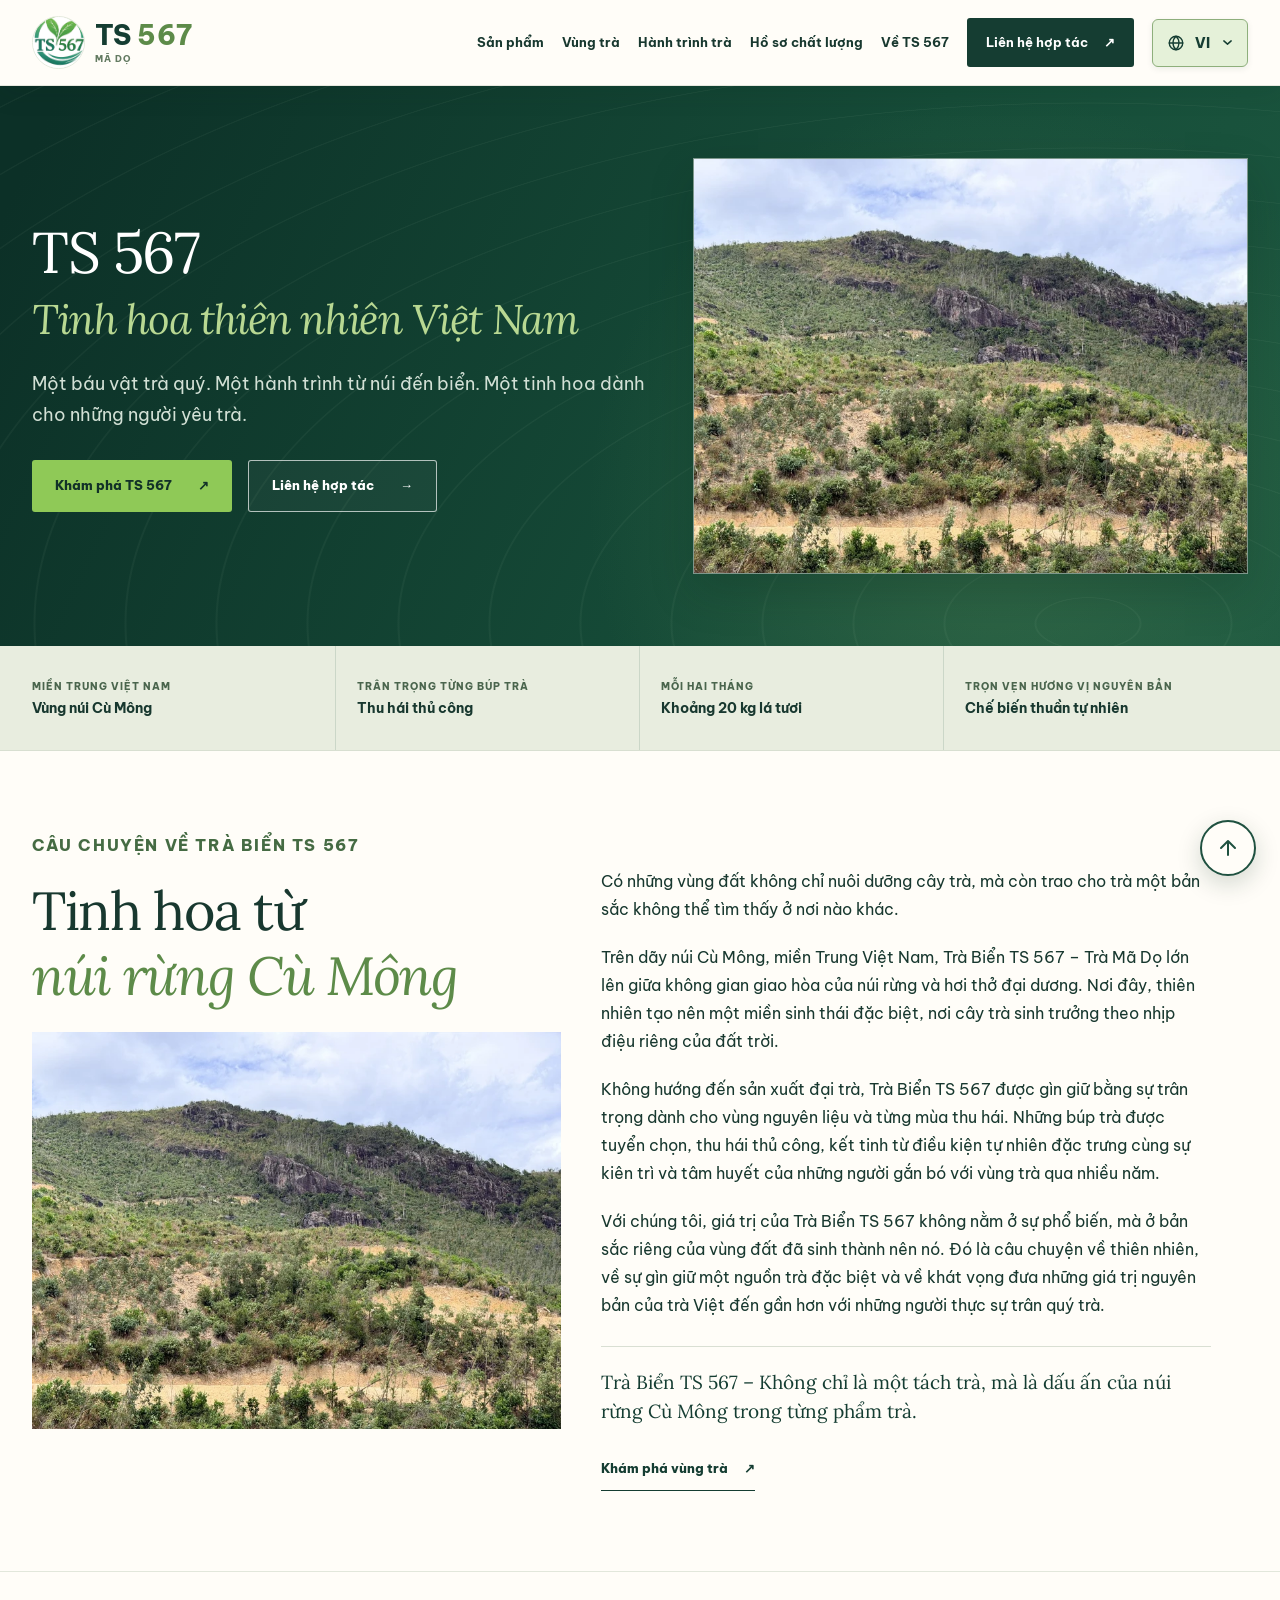
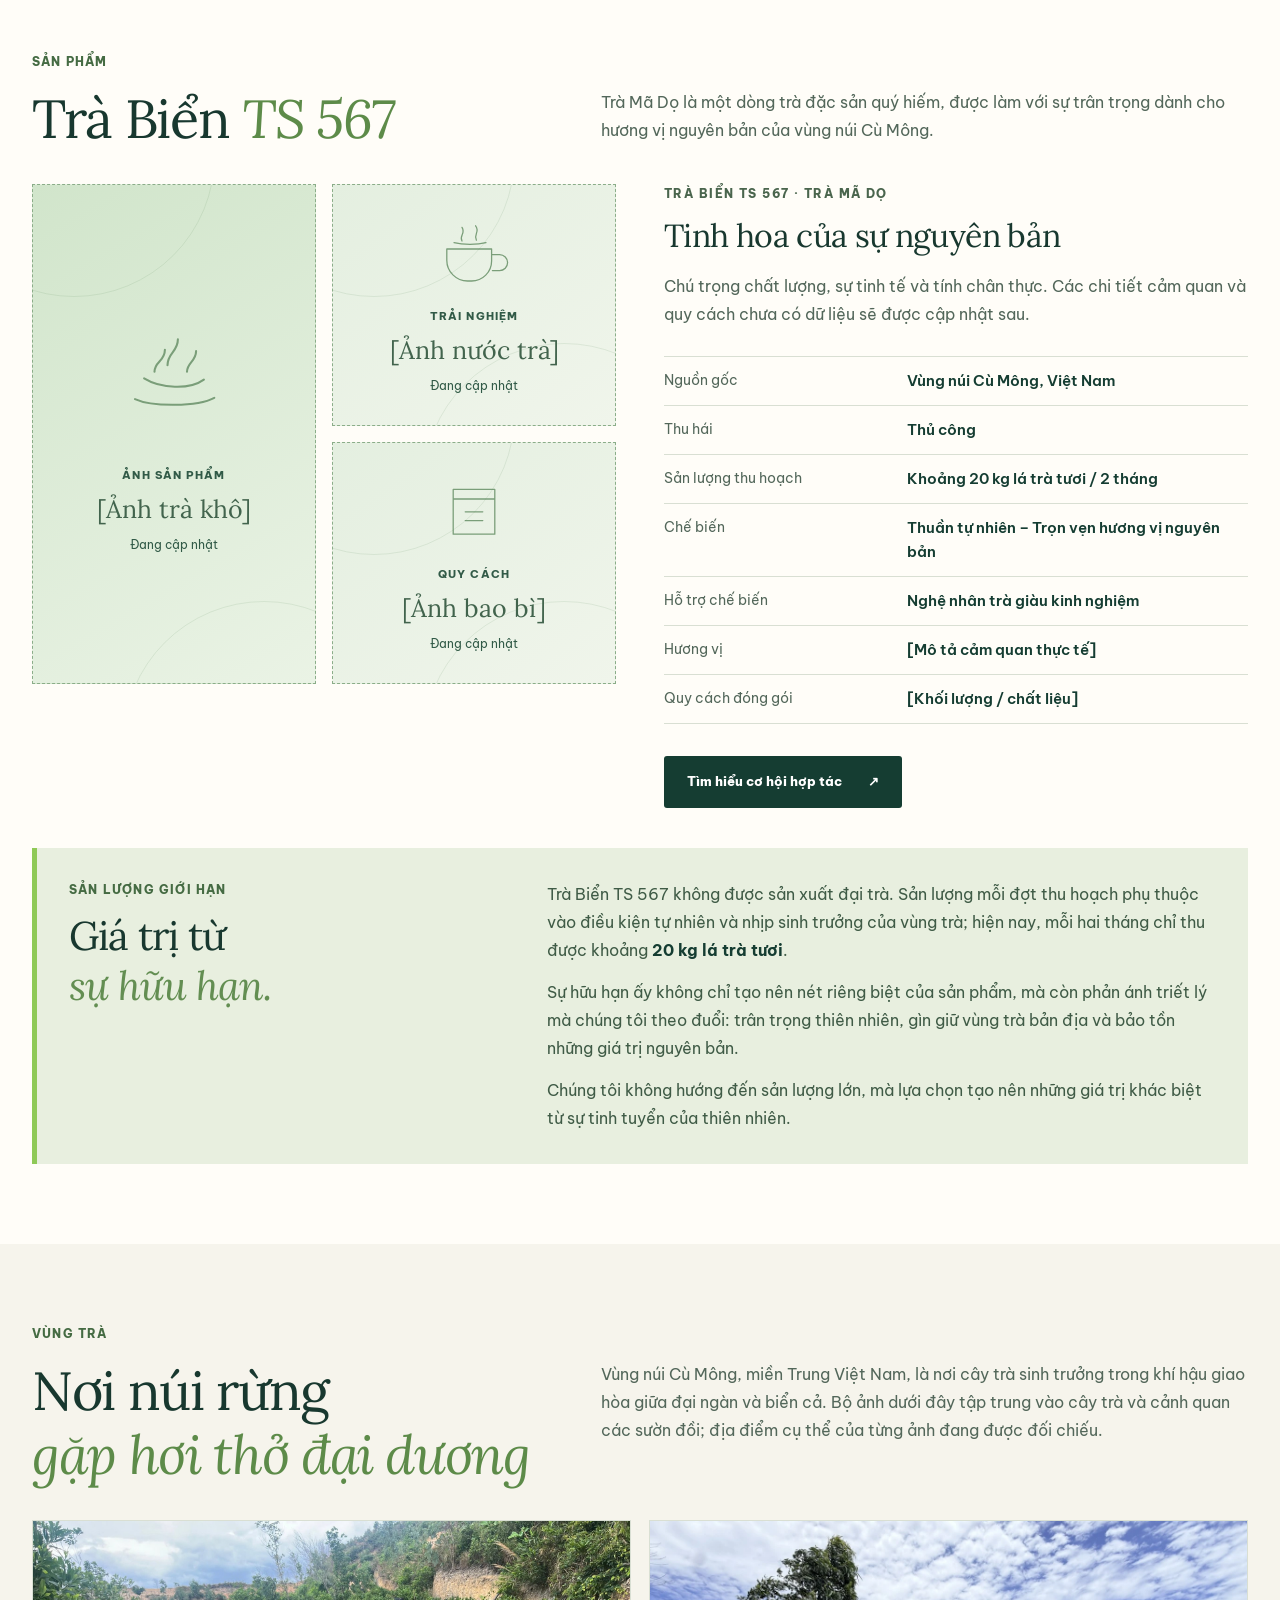
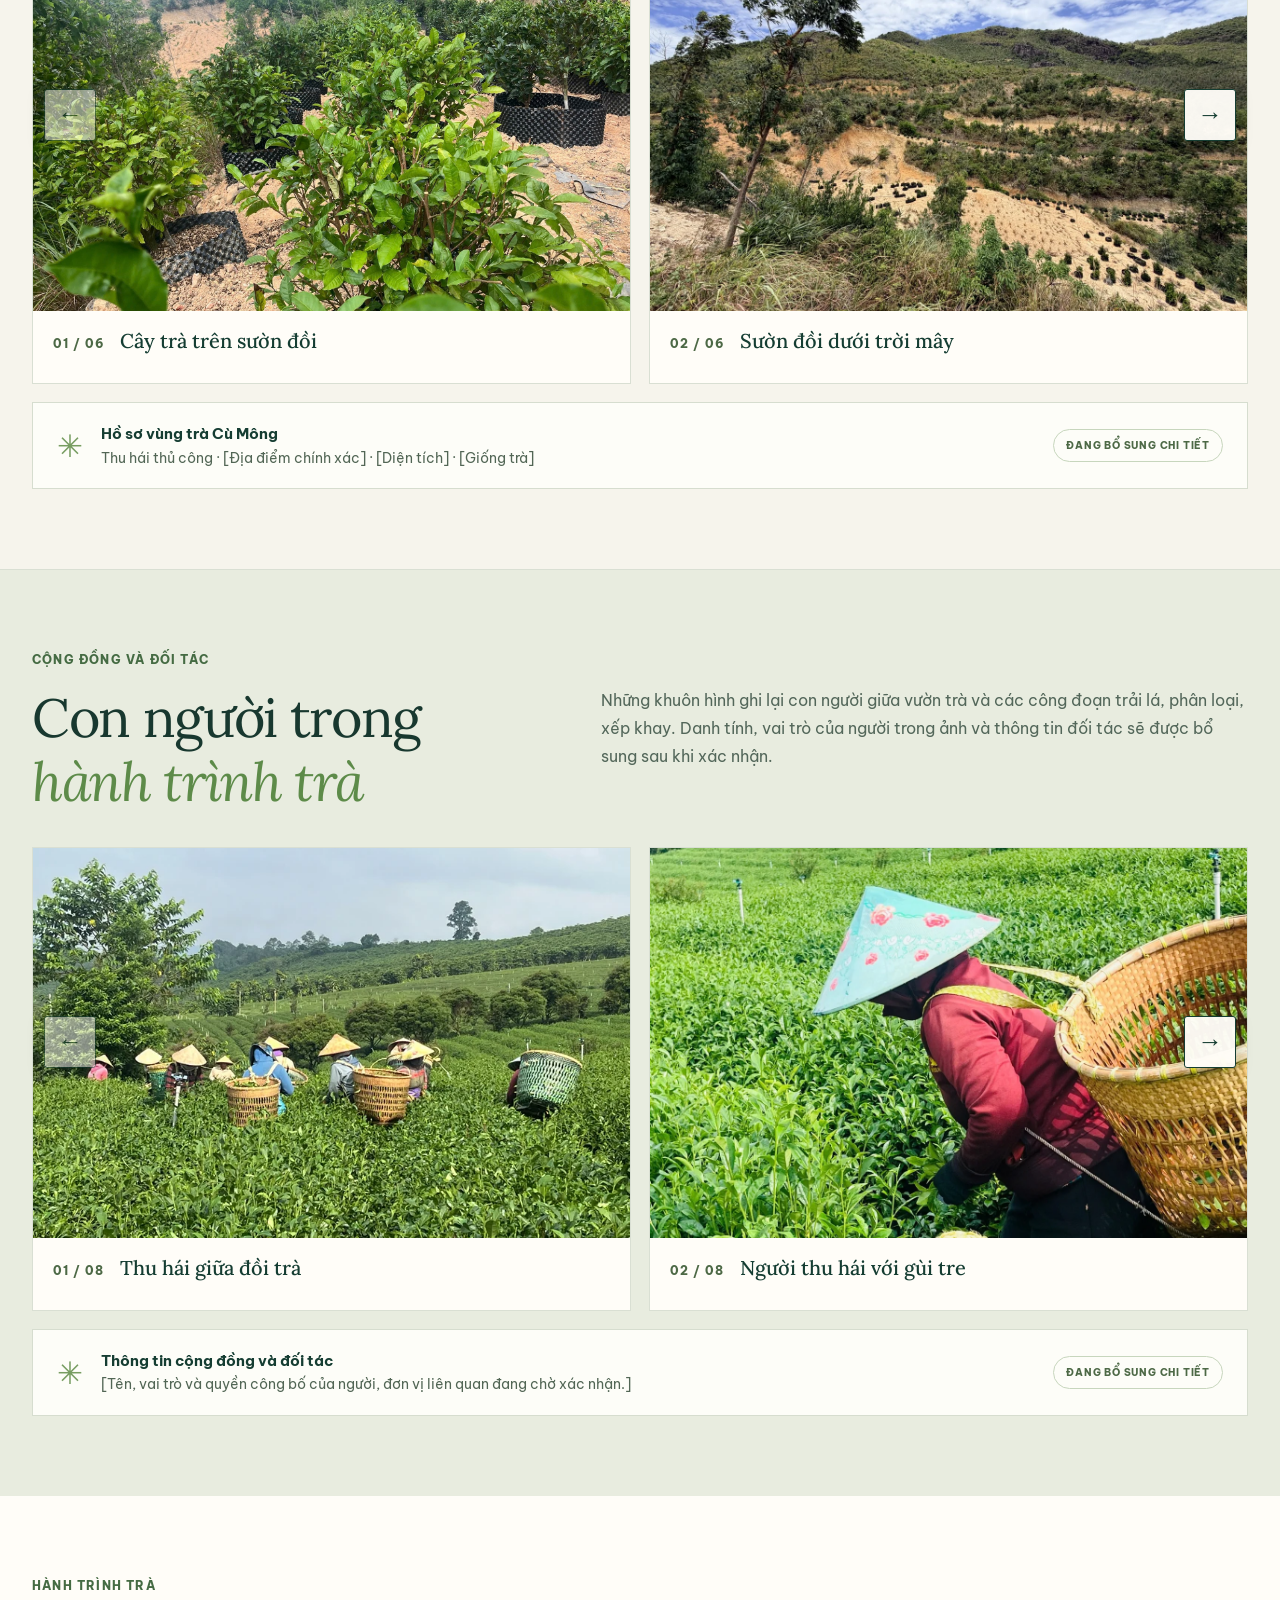
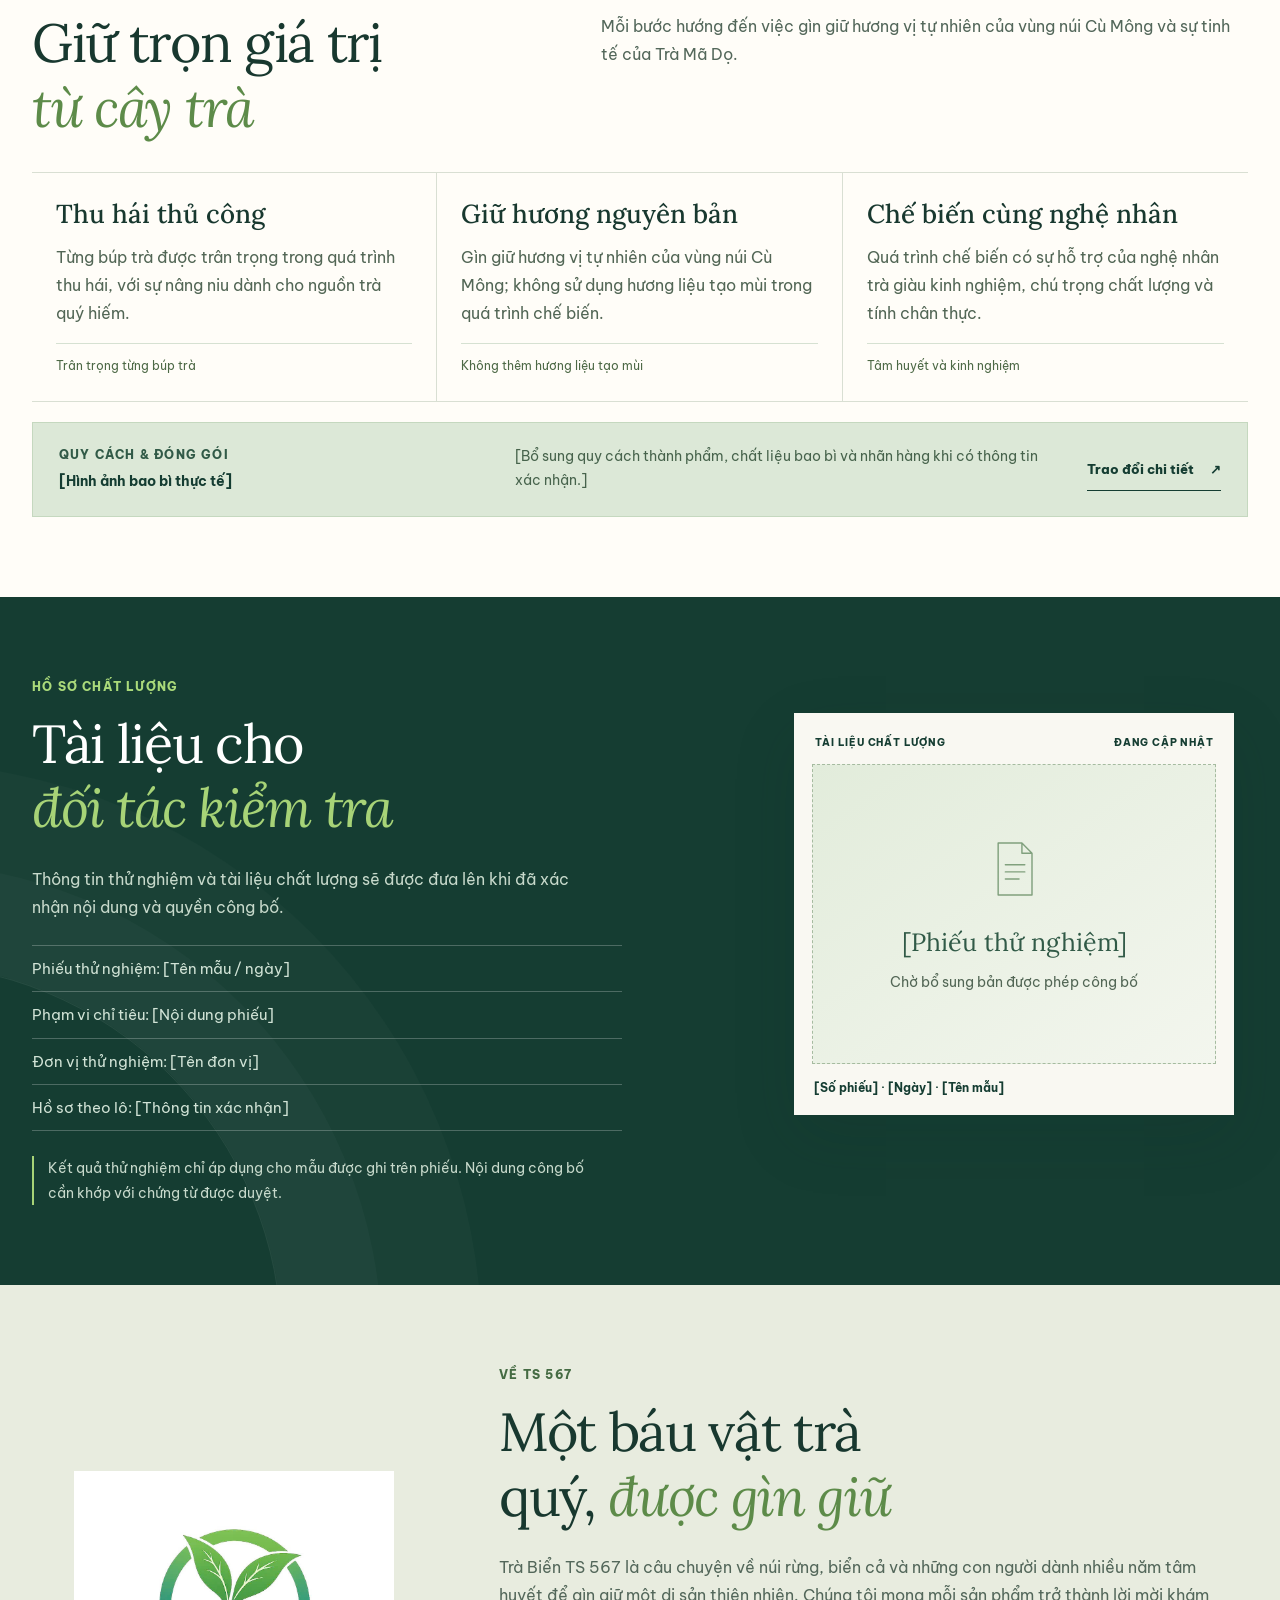
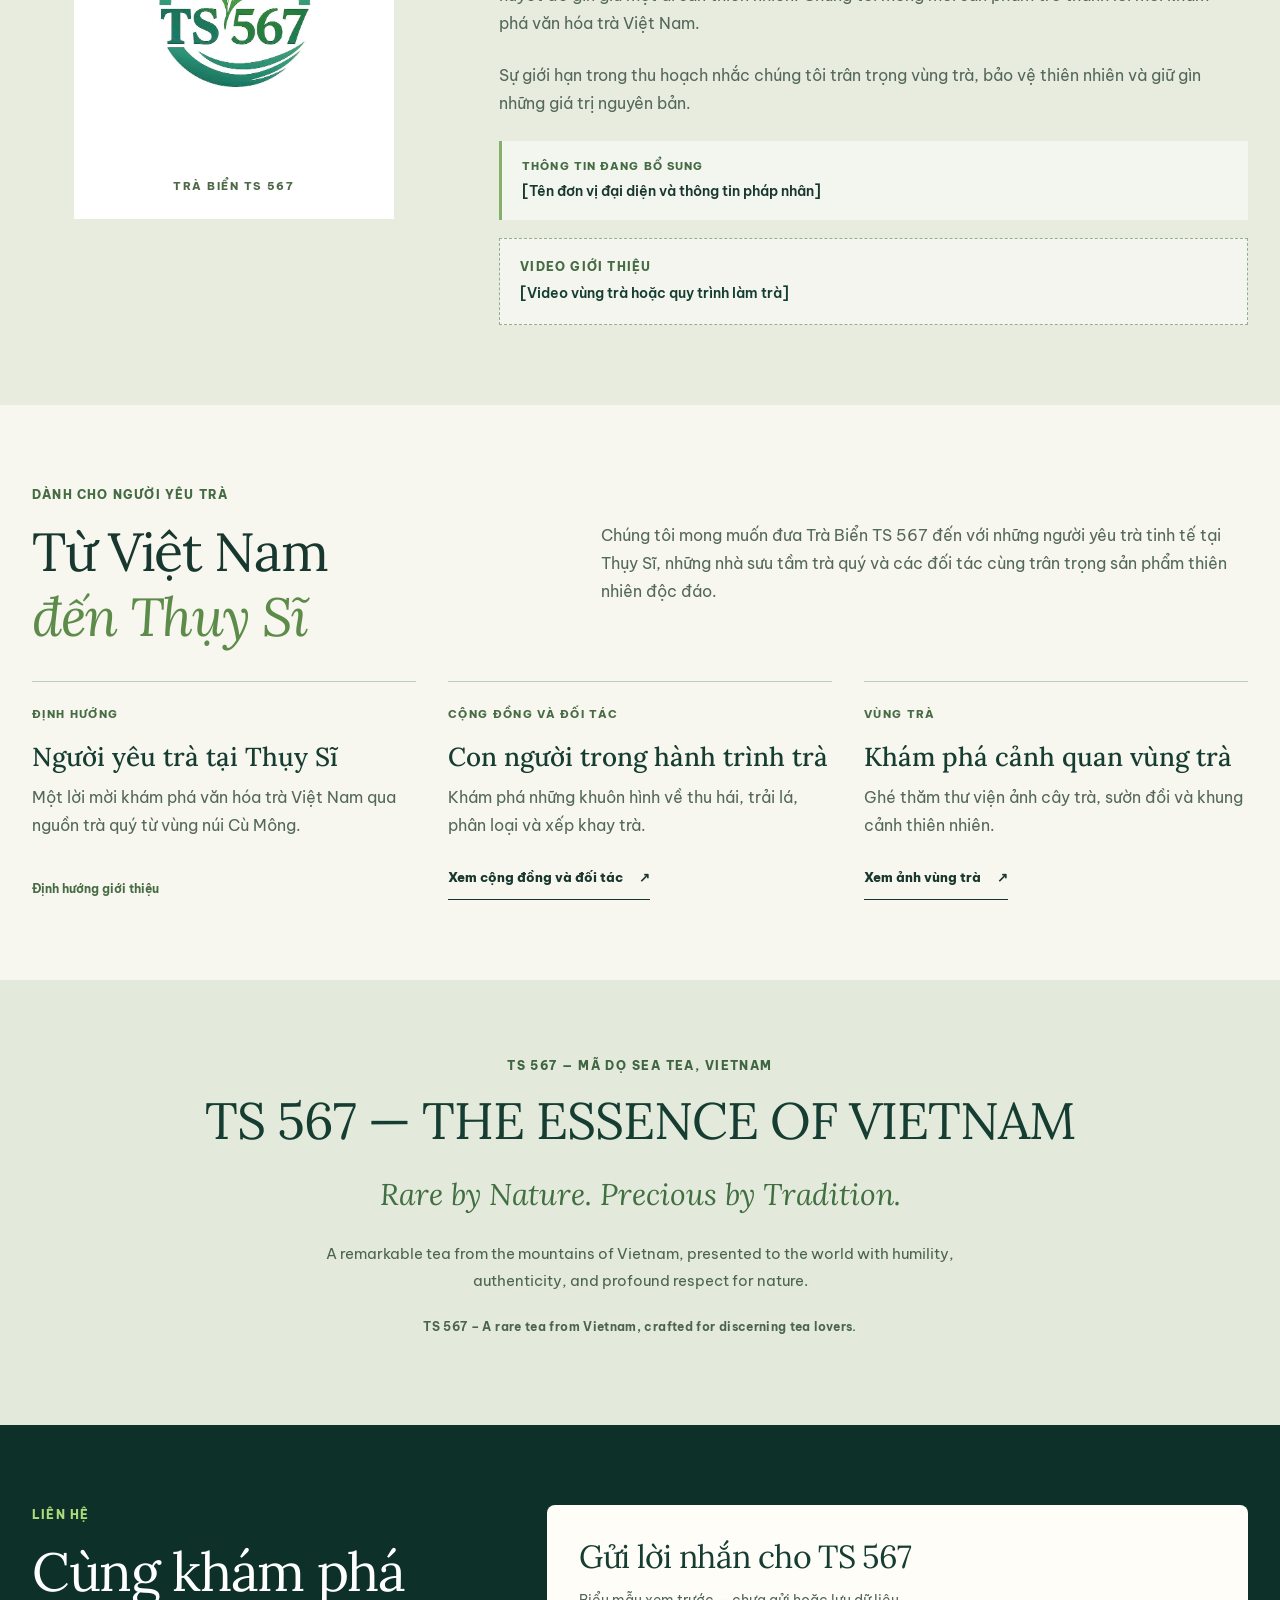
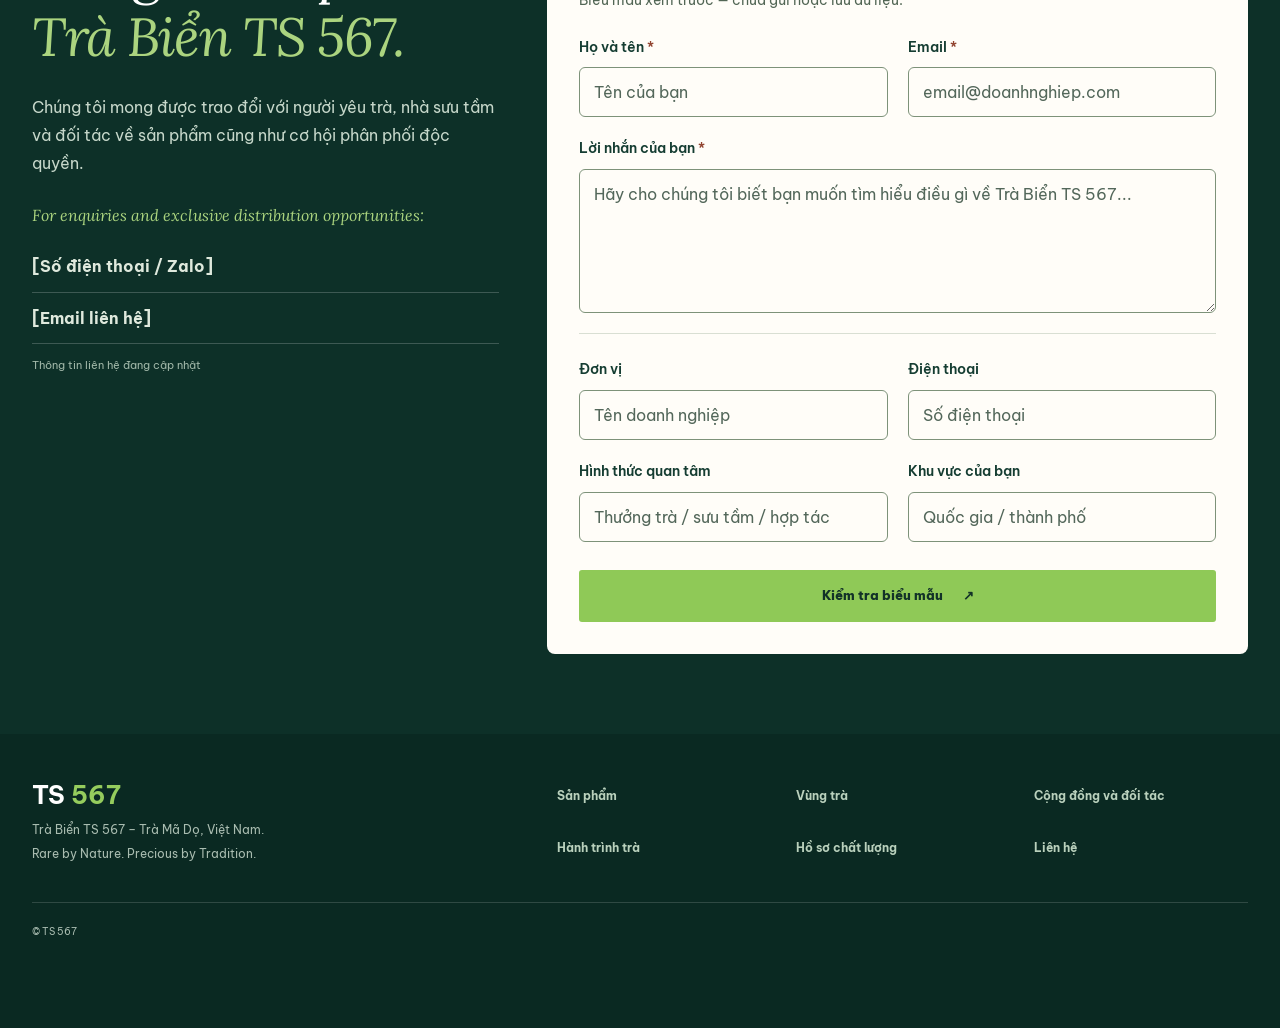
==== commit 7671f858: "Refine tablet and desktop layout, reading scale and enquiry columns" ====
--- a/index.html
+++ b/index.html
@@ -13,8 +13,8 @@
     <link rel="alternate" hreflang="zh-TW" href="https://minhquang170405-create.github.io/Fresh-tea-supplier/zh-tw.html" />
     <link rel="alternate" hreflang="x-default" href="https://minhquang170405-create.github.io/Fresh-tea-supplier/" />
     <link rel="stylesheet" href="fonts.css" />
-    <link rel="stylesheet" href="styles.css?v=20261109d" />
-    <script src="script.js?v=20261109d" defer></script>
+    <link rel="stylesheet" href="styles.css?v=20261109f" />
+    <script src="script.js?v=20261109f" defer></script>
   </head>
   <body id="top">
     <a class="skip-link" href="#main">Bỏ qua điều hướng</a>
@@ -61,7 +61,7 @@
           </div>
         </div>
         <figure class="hero-media hero-photo">
-          <img src="assets/hero/rocky-hillside-1280.webp" srcset="assets/hero/rocky-hillside-800.webp 800w, assets/hero/rocky-hillside-1280.webp 1280w" sizes="(max-width: 560px) calc(100vw - 32px), (max-width: 980px) calc(100vw - 56px), 40vw" width="1280" height="960" loading="eager" fetchpriority="high" decoding="async" alt="Sườn núi xanh với các mỏm đá dưới bầu trời nhiều mây" />
+          <img src="assets/hero/rocky-hillside-1280.webp" srcset="assets/hero/rocky-hillside-800.webp 800w, assets/hero/rocky-hillside-1280.webp 1280w" sizes="(max-width: 560px) calc(100vw - 32px), (max-width: 808px) calc(100vw - 48px), (max-width: 980px) 760px, (max-width: 1304px) calc(47.5vw - 53.2px), 567px" width="1280" height="960" loading="eager" fetchpriority="high" decoding="async" alt="Sườn núi xanh với các mỏm đá dưới bầu trời nhiều mây" />
         </figure>
       </section>
 
@@ -79,7 +79,7 @@
           <div>
             <p class="eyebrow">CÂU CHUYỆN VỀ TRÀ BIỂN TS 567</p>
             <h2 id="supplier-title">Tinh hoa từ<br /><i>núi rừng Cù Mông</i></h2>
-            <figure class="supplier-intro-photo"><img src="assets/hero/rocky-hillside-1280.webp" srcset="assets/hero/rocky-hillside-800.webp 800w, assets/hero/rocky-hillside-1280.webp 1280w" sizes="(max-width: 560px) calc(100vw - 32px), (max-width: 980px) calc(100vw - 64px), 42vw" width="1280" height="960" loading="lazy" decoding="async" alt="Toàn cảnh sườn núi xanh và những mỏm đá" /></figure>
+            <figure class="supplier-intro-photo"><img src="assets/hero/rocky-hillside-1280.webp" srcset="assets/hero/rocky-hillside-800.webp 800w, assets/hero/rocky-hillside-1280.webp 1280w" sizes="(max-width: 560px) calc(100vw - 32px), (max-width: 808px) calc(100vw - 48px), (max-width: 980px) 760px, (max-width: 1304px) 45vw, 540px" width="1280" height="960" loading="lazy" decoding="async" alt="Toàn cảnh sườn núi xanh và những mỏm đá" /></figure>
           </div>
           <div>
             <p>Có những vùng đất không chỉ nuôi dưỡng cây trà, mà còn trao cho trà một bản sắc không thể tìm thấy ở nơi nào khác.</p>
--- a/styles.css
+++ b/styles.css
@@ -303,14 +303,26 @@
 html[lang^="zh"] :is(.hero h1,.section h2,.contact-section h2){letter-spacing:.01em;line-height:1.28}
 html[lang^="zh"] .hero-reference h1 span{font-size:.66em}
 html[lang^="zh"] .eyebrow{letter-spacing:.06em}
+@media (max-width:980px) {
+  .hero-reference{min-height:0}
+  .hero-reference .hero-copy{width:100%;min-height:0}
+  .hero-reference .hero-inner{max-width:none;padding:72px max(28px,calc((100vw - 760px)/2)) 50px}
+  .hero-reference .hero-media{position:relative;top:auto;right:auto;width:calc(100% - 56px);min-height:0;margin:0 auto 45px}
+  .proof-grid{grid-template-columns:repeat(2,minmax(0,1fr))}
+  .proof-grid>div:nth-child(2){border-right:0}
+  .proof-grid>div:nth-child(-n+2){border-bottom:1px solid #cbd7c8}
+  .packing-note{grid-template-columns:1fr 1.2fr}
+  .packing-note a{grid-column:1/-1;width:max-content}
+}
+@media (max-width:800px) {
+  .steps-grid{grid-template-columns:1fr}
+  .future-grid{grid-template-columns:1fr}
+  .packing-note{grid-template-columns:1fr}
+  .packing-note a{grid-column:auto}
+  .rarity-story{grid-template-columns:1fr;gap:20px}
+  .rarity-story{margin-top:40px;padding:34px}
+}
 @media (max-width:1100px) {
-  .site-nav{gap:13px}
-  .site-nav a{font-size:11px}
-  .site-nav .nav-cta{padding-inline:13px}
-  .hero-reference .hero-copy{width:65%}
-  .hero-reference .hero-media{width:31vw}
-}
-@media (max-width:980px) {
   .site-header{height:72px}
   .brand-image{width:45px;height:45px}
   .brand-image img{width:81px;left:-18px;top:-35px}
@@ -323,25 +335,6 @@
   .site-nav .nav-cta{margin-top:10px;justify-content:space-between;padding:15px}
   html{scroll-padding-top:72px}
   .site-nav a:not(.nav-cta)::after{right:auto;width:90px;bottom:3px}
-  .hero-reference{min-height:0}
-  .hero-reference .hero-copy{width:100%;min-height:0}
-  .hero-reference .hero-inner{max-width:none;padding:72px max(28px,calc((100vw - 760px)/2)) 50px}
-  .hero-reference .hero-media{position:relative;top:auto;right:auto;width:calc(100% - 56px);min-height:0;margin:0 auto 45px}
-  .proof-grid{grid-template-columns:repeat(2,minmax(0,1fr))}
-  .proof-grid>div:nth-child(2){border-right:0}
-  .proof-grid>div:nth-child(-n+2){border-bottom:1px solid #cbd7c8}
-  .packing-note{grid-template-columns:1fr 1.2fr}
-  .packing-note a{grid-column:1/-1;width:max-content}
-}
-@media (max-width:800px) {
-  .steps-grid{grid-template-columns:1fr}
-  .future-grid{grid-template-columns:1fr}
-  .packing-note{grid-template-columns:1fr}
-  .packing-note a{grid-column:auto}
-  .rarity-story{grid-template-columns:1fr;gap:20px}
-  .rarity-story{margin-top:40px;padding:34px}
-}
-@media (max-width:980px) {
   .brand{margin-right:auto}
   .language-switcher summary{min-height:46px}
   .language-menu{right:0}
@@ -354,10 +347,6 @@
   .brand-copy strong{font-size:20px}
   .brand-copy small{font-size:8px}
   .language-switcher summary{min-width:84px;padding-inline:8px;gap:6px}
-}
-@media (min-width:981px) {
-  .hero-reference{min-height:min(630px,calc(100svh - 86px))}
-  .hero-reference .hero-copy{min-height:min(630px,calc(100svh - 86px))}
 }
 @media (max-width:980px) {
   .hero-reference .hero-media{height:300px}
@@ -398,10 +387,6 @@
 
 .hero-reference .hero-photo{margin:0;aspect-ratio:4/3;min-height:0;background:#214b39}
 .hero-photo img{position:absolute;inset:0;display:block;width:100%;height:100%;object-fit:cover;object-position:center 54%}
-@media (min-width:981px) {
-  .hero-reference .hero-copy{width:55%}
-  .hero-reference .hero-photo{top:50%;transform:translateY(-50%);width:min(37vw,520px);height:auto}
-}
 @media (max-width:980px) {
   .hero-reference .hero-photo{height:auto;aspect-ratio:16/9;margin:0 auto 45px}
 }
@@ -421,6 +406,133 @@
 .quote-form [aria-invalid="true"]{border-color:#91432f}
 .form-status[data-state="error"]{color:#91432f}
 .form-status:empty{display:none}
+
+/* Tablet and desktop: readable columns within the shared content width. */
+@media (min-width:561px) {
+  .section,.supplier-intro,.contact-section{padding:80px 0}
+  .eyebrow{margin-bottom:16px}
+  .section h2,.supplier-intro-grid h2,.contact-section h2{font-size:clamp(38px,4.2vw,56px);line-height:1.2;text-wrap:balance}
+  .section-heading{margin-bottom:32px}
+  .split-heading{grid-template-columns:minmax(0,.9fr) minmax(0,1.1fr);gap:40px}
+  .split-heading>p{margin-top:36px;font-size:16px;line-height:1.75;max-width:65ch}
+  .supplier-intro-grid{gap:40px}
+  .supplier-intro-grid>div:last-child{padding-top:36px}
+  .supplier-intro-grid p{line-height:1.75}
+  .supplier-intro-photo{margin-top:24px}
+  .product-layout{grid-template-columns:minmax(0,1fr) minmax(0,1fr);gap:48px;align-items:start}
+  .product-visuals{min-height:500px}
+  .product-info{padding:0}
+  .product-info h3{font-size:32px;line-height:1.3}
+  .product-intro{font-size:16px;line-height:1.75;max-width:65ch}
+  .spec-list div{display:grid;grid-template-columns:minmax(112px,.8fr) minmax(0,1.2fr);gap:16px}
+  .spec-list dt{font-size:14px}
+  .spec-list dd{font-size:15px;line-height:1.6;text-align:left;font-weight:600}
+  .rarity-story{grid-template-columns:minmax(0,.8fr) minmax(0,1.2fr);align-items:start;padding:32px;gap:32px;margin-top:40px}
+  .rarity-story h3{font-size:40px}
+  .origin-note p{font-size:14px}
+  .origin-note strong{font-size:15px}
+  .step-card{padding:24px;min-height:0}
+  .step-card p,.future-grid p{font-size:16px;line-height:1.75}
+  .step-card h3,.future-grid h3{font-size:26px;line-height:1.3}
+  .packing-note p{font-size:14px}
+  .quality-layout{grid-template-columns:minmax(0,1.2fr) minmax(0,.8fr);gap:48px;align-items:start}
+  .quality-copy>p:not(.eyebrow){font-size:16px;line-height:1.75;margin:24px 0}
+  .quality-copy .metric-grid span{font-size:15px}
+  .quality-copy .quality-caution{font-size:14px!important;line-height:1.7}
+  .report-card{margin-top:36px;max-width:440px}
+  .report-top{letter-spacing:.08em;gap:16px;flex-wrap:wrap}
+  .report-image-placeholder small{font-size:14px}
+  .about-layout{grid-template-columns:minmax(0,.7fr) minmax(0,1.3fr);gap:64px}
+  .about-logo{width:100%;max-width:320px;padding:20px;transform:none;box-shadow:none;justify-self:center}
+  .about-logo img{height:auto;aspect-ratio:1/1}
+  .about-copy>p:not(.eyebrow){max-width:65ch;margin:24px 0;line-height:1.75}
+  .about-placeholder,.about-copy .video-placeholder{max-width:none}
+  .about-placeholder strong{font-size:14px}
+  .contact-layout{grid-template-columns:minmax(0,.8fr) minmax(0,1.2fr);gap:48px}
+  .contact-copy>p:not(.eyebrow){font-size:16px;line-height:1.75;max-width:60ch;margin:24px 0}
+  .quote-form{padding:32px;border-radius:8px;box-shadow:none;min-width:0}
+  .quote-form h3{margin-bottom:12px}
+  .form-row{grid-template-columns:repeat(2,minmax(0,1fr));gap:20px}
+  .form-extra{padding-top:24px;border-top:1px solid var(--line)}
+  .quote-form textarea{min-height:144px}
+  .form-submit{justify-content:center;gap:20px}
+  .form-status{font-size:14px;line-height:1.6}
+  .footer-layout{grid-template-columns:minmax(0,1fr) minmax(0,1.4fr);gap:32px}
+  .footer-layout>div:nth-child(2){display:grid;grid-template-columns:repeat(3,minmax(0,1fr));gap:8px 24px;max-width:none}
+  .footer-layout a{font-size:12px;line-height:1.6}
+  .footer-layout>div:first-child p{font-size:12px;line-height:1.65}
+  .site-footer{padding:40px 0 88px}
+}
+@media (min-width:981px) {
+  .hero-reference{display:grid;grid-template-columns:minmax(0,1.05fr) minmax(0,.95fr);gap:48px;align-items:center;min-height:560px;padding:64px max(32px,calc((100% - 1240px)/2))}
+  .hero-reference .hero-copy{width:100%;min-height:0;overflow:visible}
+  .hero-reference .hero-inner{max-width:none;padding:0}
+  .hero-reference h1{font-size:clamp(52px,4.5vw,68px)}
+  .hero-reference h1 span{font-size:.72em;max-width:590px;text-wrap:balance}
+  .hero-reference .hero-photo{position:relative;inset:auto;transform:none;width:100%;height:auto;aspect-ratio:4/3;margin:0}
+  .hero-actions{gap:16px}
+}
+@media (min-width:561px) and (max-width:1100px) {
+  .wrap{width:calc(100% - 48px)}
+  .section,.supplier-intro,.contact-section{padding:64px 0}
+  .product-layout{grid-template-columns:1fr;grid-template-areas:"info" "visuals";gap:32px}
+  .product-info{max-width:760px;width:100%;justify-self:center}
+  .product-visuals{grid-template-columns:repeat(3,minmax(0,1fr));min-height:0;width:100%;max-width:760px;justify-self:center;gap:12px}
+  .placeholder-card,.placeholder-primary{grid-row:auto;min-height:200px;padding:20px 12px}
+  .placeholder-card svg,.placeholder-primary svg{width:56px;height:56px;margin-bottom:12px}
+  .placeholder-card strong,.placeholder-primary strong{font-size:22px;line-height:1.4}
+  .rarity-story{grid-template-columns:1fr;gap:20px}
+  .rarity-story h3{font-size:36px}
+  .quality-layout{gap:32px;grid-template-columns:minmax(0,1.1fr) minmax(0,.9fr)}
+  .report-card{padding:16px}
+  .report-image-placeholder{min-height:260px;padding:24px 16px}
+  .about-layout{gap:32px}
+  .about-logo{max-width:240px;padding:16px}
+  .contact-layout{grid-template-columns:1fr;gap:32px;max-width:760px}
+  .contact-section h2{max-width:680px}
+  .contact-copy>p:not(.eyebrow){max-width:65ch}
+  .contact-placeholder{display:grid;grid-template-columns:1fr 1fr;gap:12px 24px}
+  .contact-placeholder small{grid-column:1/-1;font-size:12px}
+  .quote-form{width:100%}
+  .steps-grid{grid-template-columns:1fr}
+  .step-card{padding:24px 0;border-right:0;border-bottom:1px solid var(--line);display:grid;grid-template-columns:minmax(0,.85fr) minmax(0,1.15fr);column-gap:24px}
+  .step-card:last-child{border-bottom:0}
+  .step-card small{grid-column:2;margin-top:0}
+  .future-grid{grid-template-columns:1fr;gap:24px}
+  .future-grid article{display:grid;grid-template-columns:minmax(0,.85fr) minmax(0,1.15fr);column-gap:24px;padding-top:24px}
+  .future-grid article>span,.future-grid h3{grid-column:1}
+  .future-grid h3{grid-row:2;margin:8px 0 0}
+  .future-grid p{grid-column:2;grid-row:1/3;margin:0 0 12px}
+  .future-grid .text-link,.future-grid small{grid-column:2;justify-self:start}
+  .gallery-shell{--gallery-photo-height:clamp(220px,30vw,330px)}
+  .gallery-card figcaption{padding:14px;gap:10px}
+  .gallery-card figcaption strong{font-size:19px}
+  .origin-note{display:grid;grid-template-columns:24px minmax(0,1fr);gap:12px 16px;padding:20px}
+  .status-pill{grid-column:2;justify-self:start;white-space:normal;border-radius:3px}
+  .footer-layout{grid-template-columns:1fr}
+}
+@media (min-width:561px) and (max-width:980px) {
+  .hero-reference .hero-inner{width:calc(100% - 48px);max-width:760px;margin-inline:auto;padding:40px 0 32px}
+  .hero-reference .hero-photo{width:calc(100% - 48px);max-width:760px;max-height:360px;margin:0 auto 32px}
+  .hero-reference h1{font-size:52px}
+  .hero-reference h1 span{font-size:36px}
+  .split-heading{gap:16px}
+  .split-heading>p{margin-top:0;max-width:65ch}
+  .supplier-intro-grid{max-width:760px;margin-inline:auto;gap:24px}
+  .supplier-intro-grid>div:last-child{padding-top:0}
+  .supplier-intro-photo{aspect-ratio:16/9;max-height:360px}
+  .supplier-intro-grid p{max-width:65ch}
+  .proof-grid>div{padding:20px}
+  .proof-grid>div:first-child{padding-left:20px}
+}
+@media (min-width:561px) and (max-width:760px) {
+  .quality-layout,.about-layout{grid-template-columns:1fr}
+  .report-card{margin-top:0;max-width:480px}
+  .about-logo{max-width:180px;justify-self:start}
+  .step-card,.future-grid article{display:flex;flex-direction:column}
+  .step-card h3,.future-grid h3{margin:8px 0 12px}
+  .future-grid p{margin-bottom:16px}
+}
 
 /* Phone layout: one reading column, compact headings and consistent insets. */
 @media (max-width:560px) {
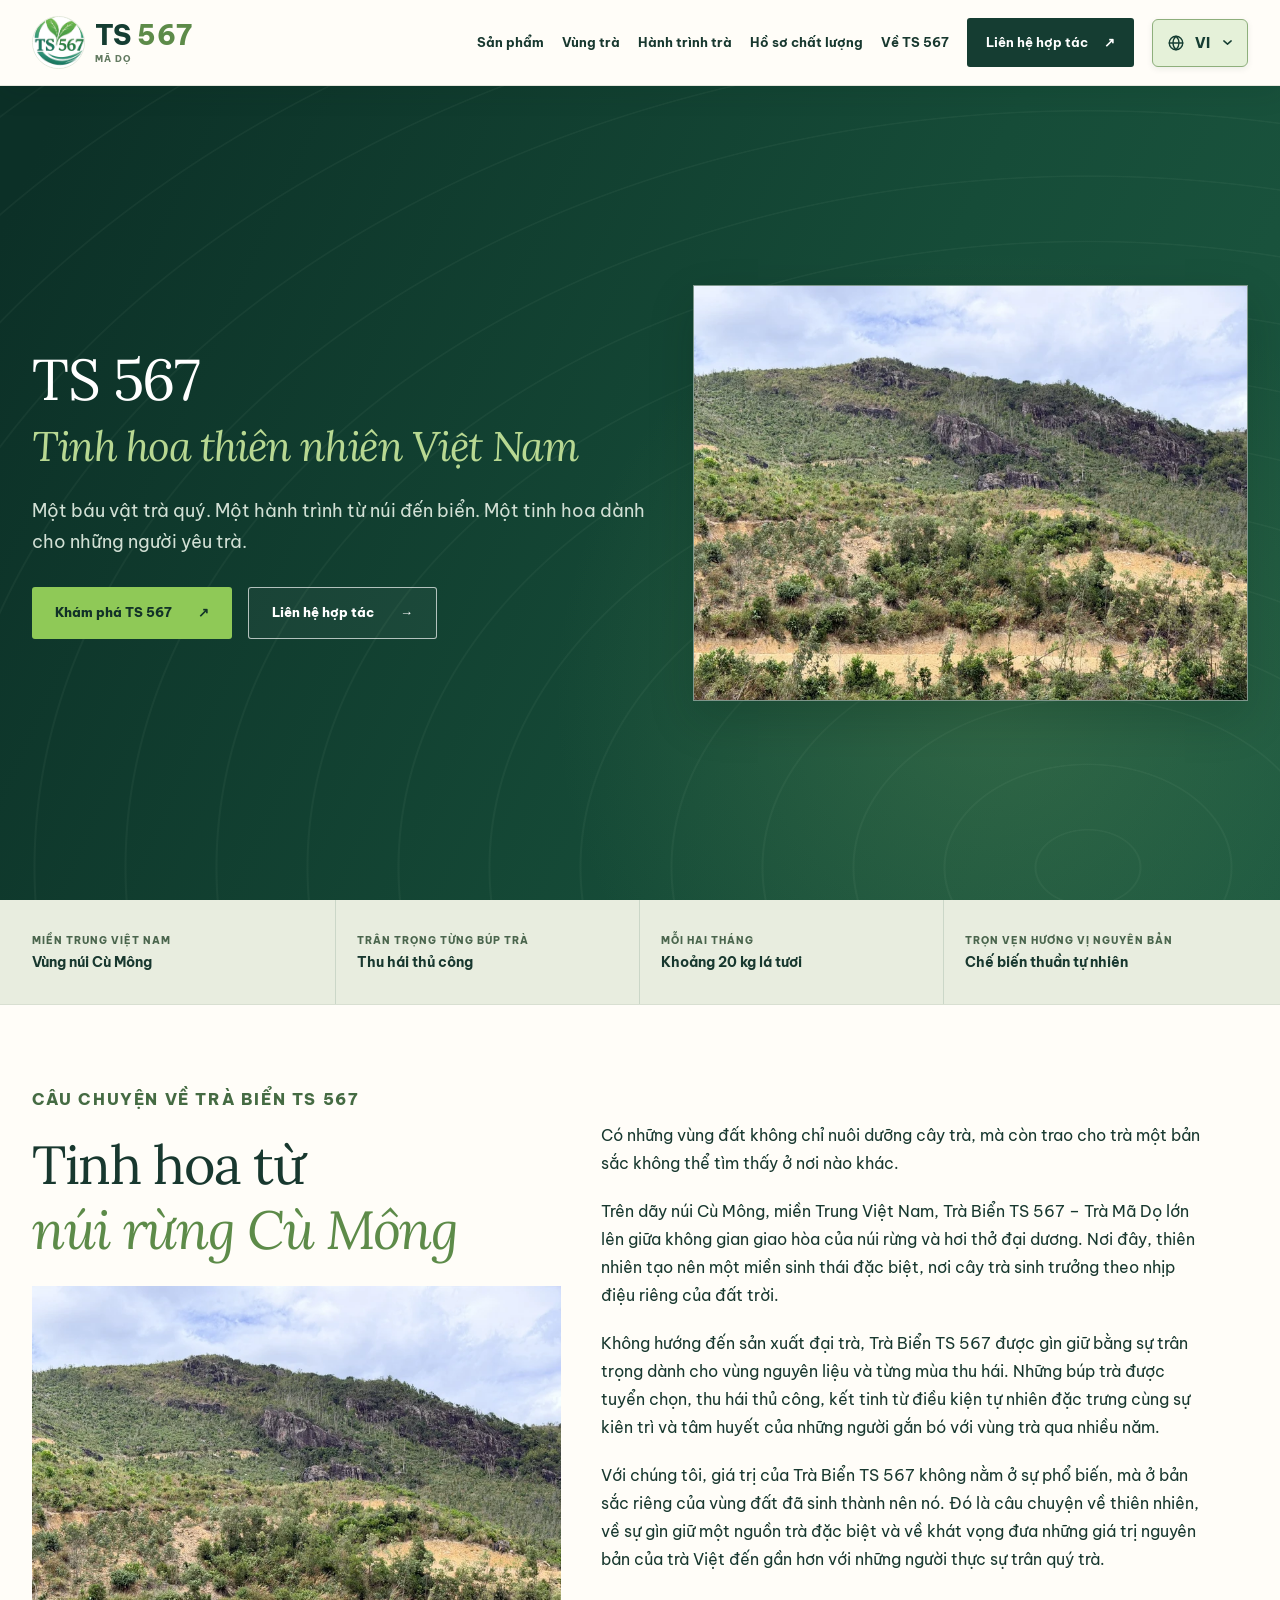
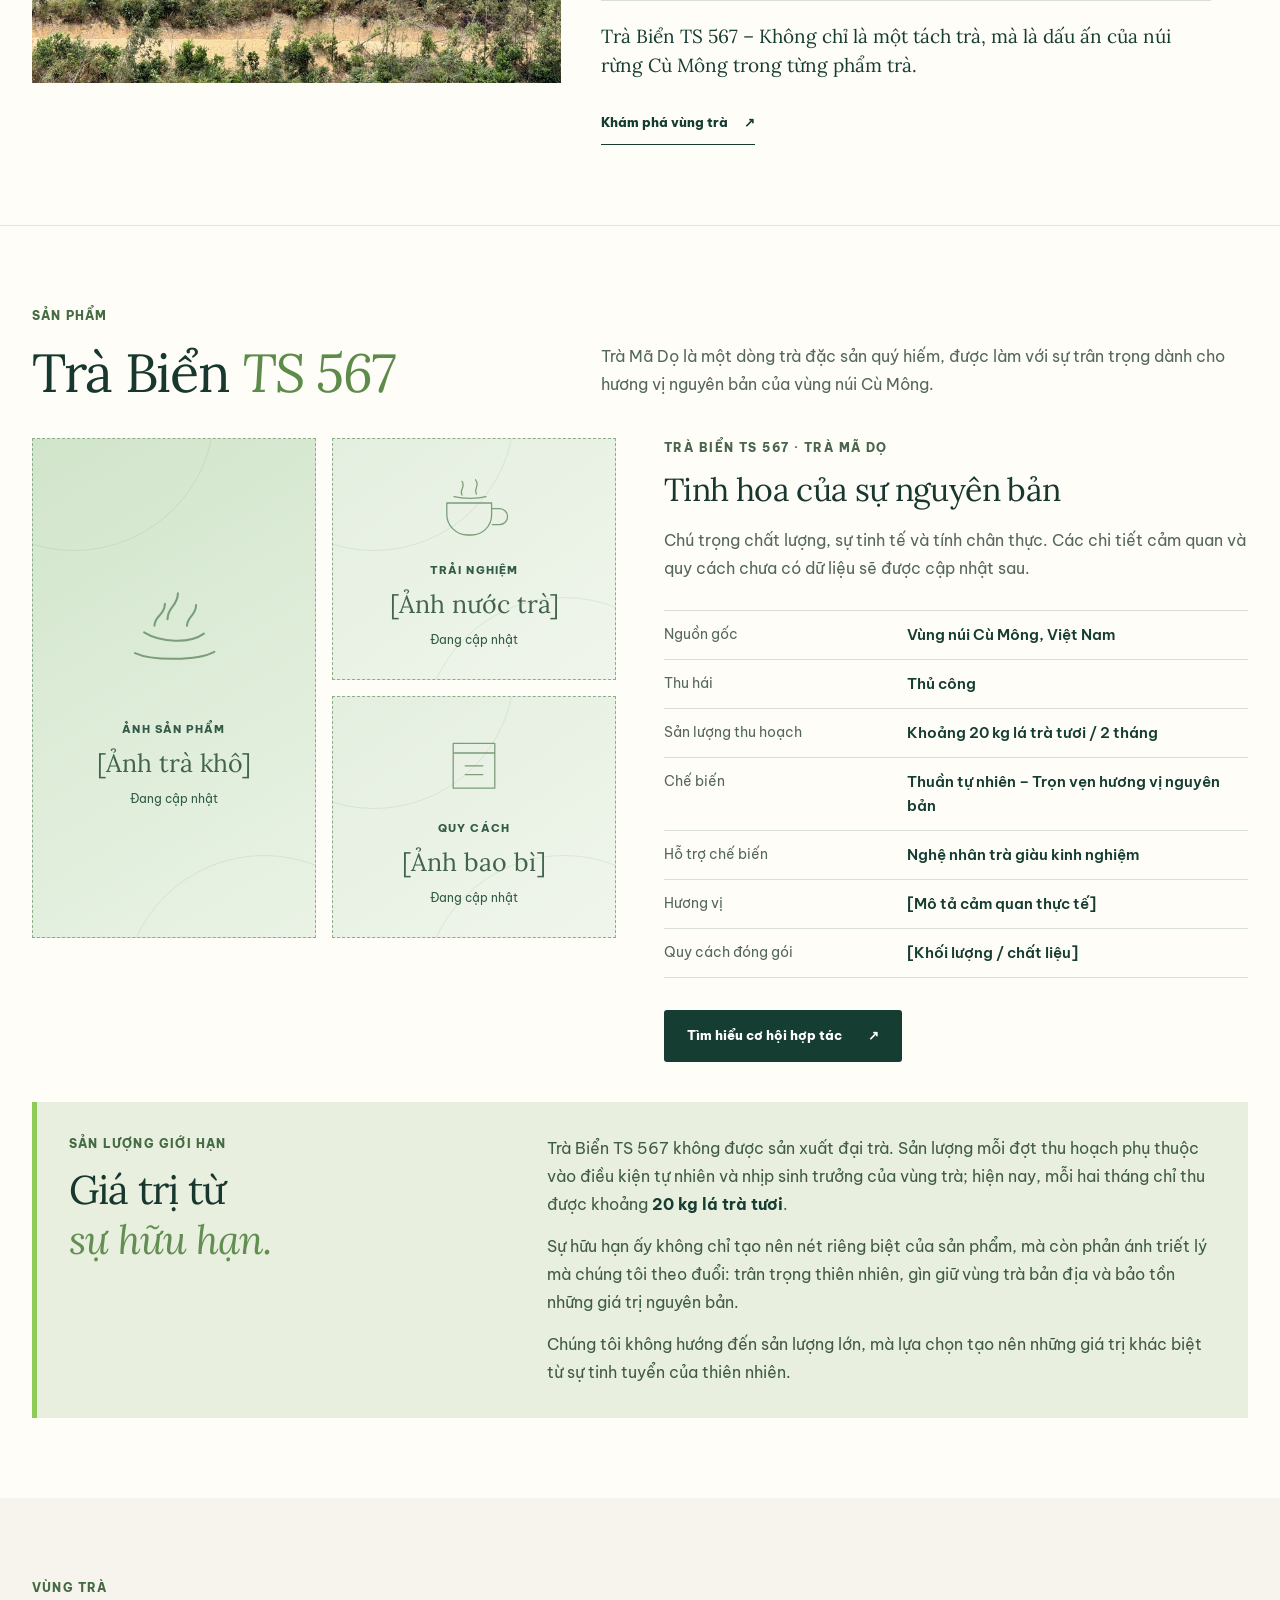
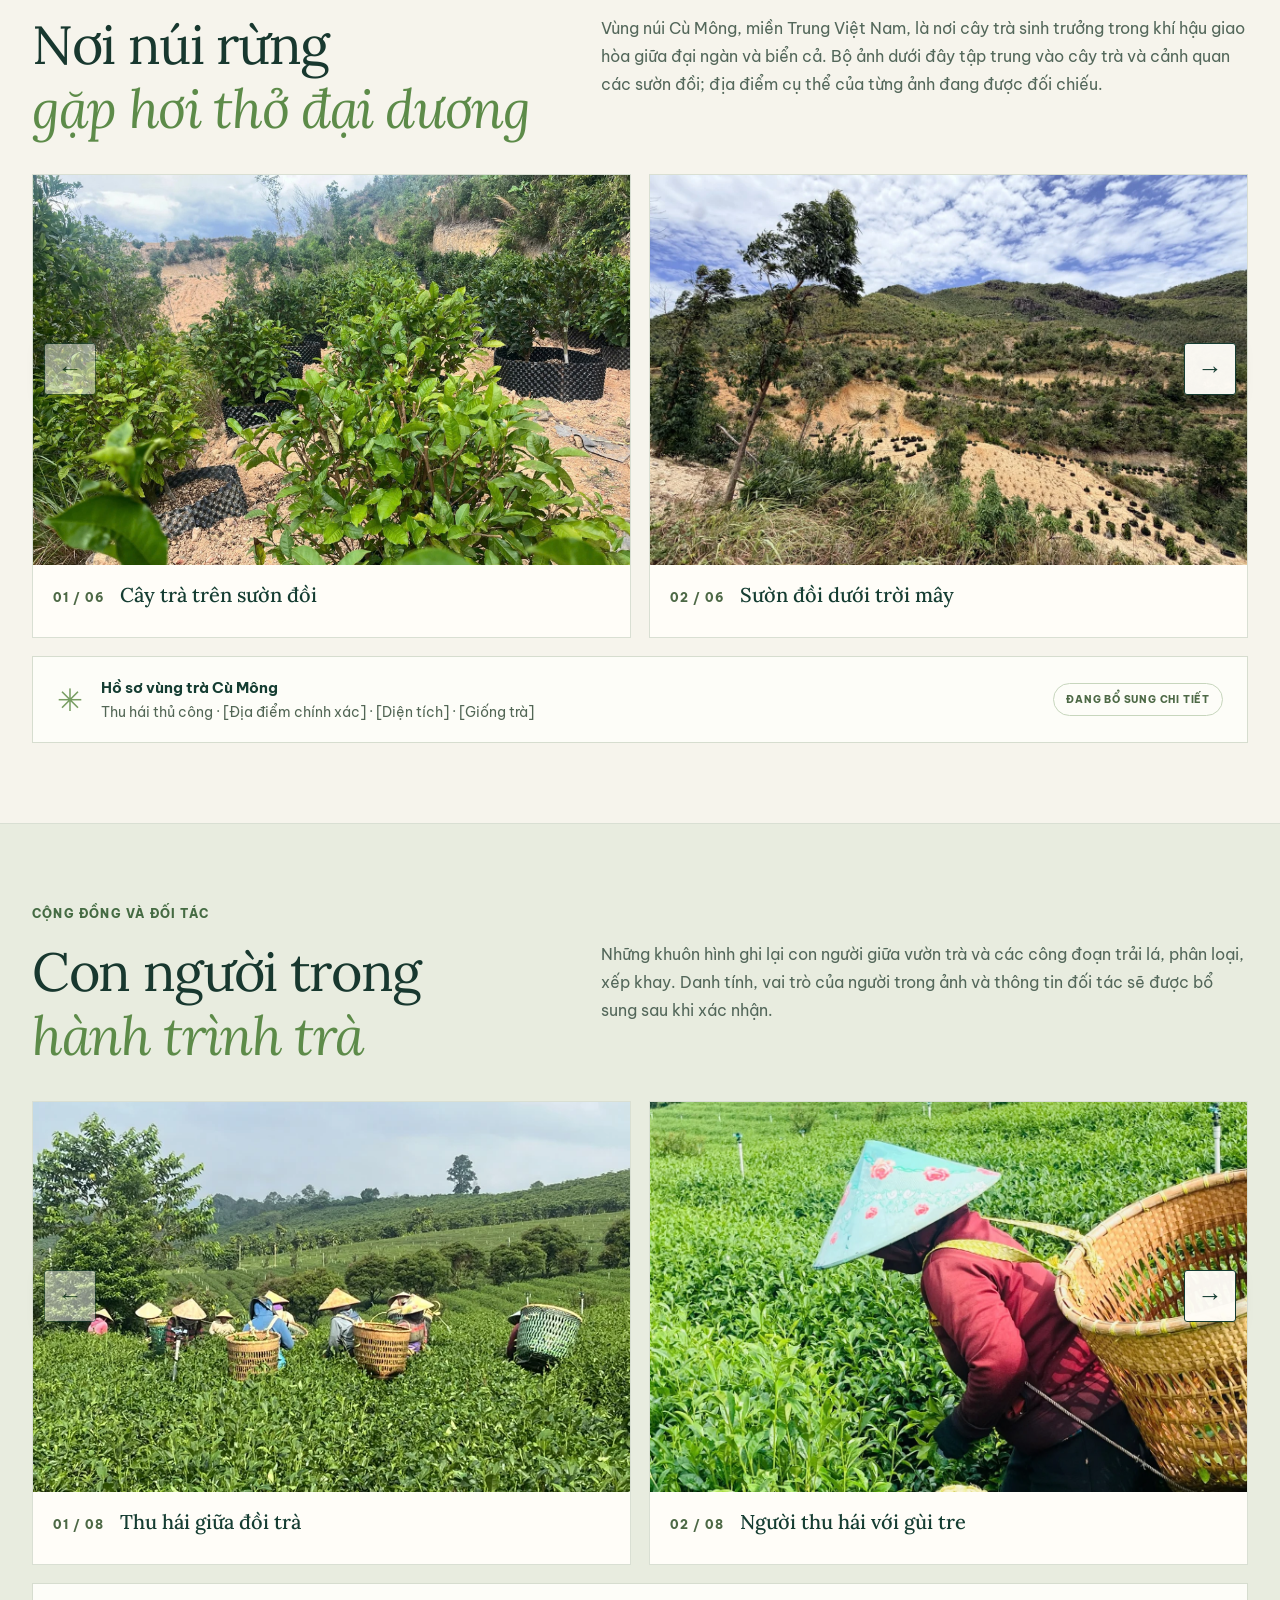
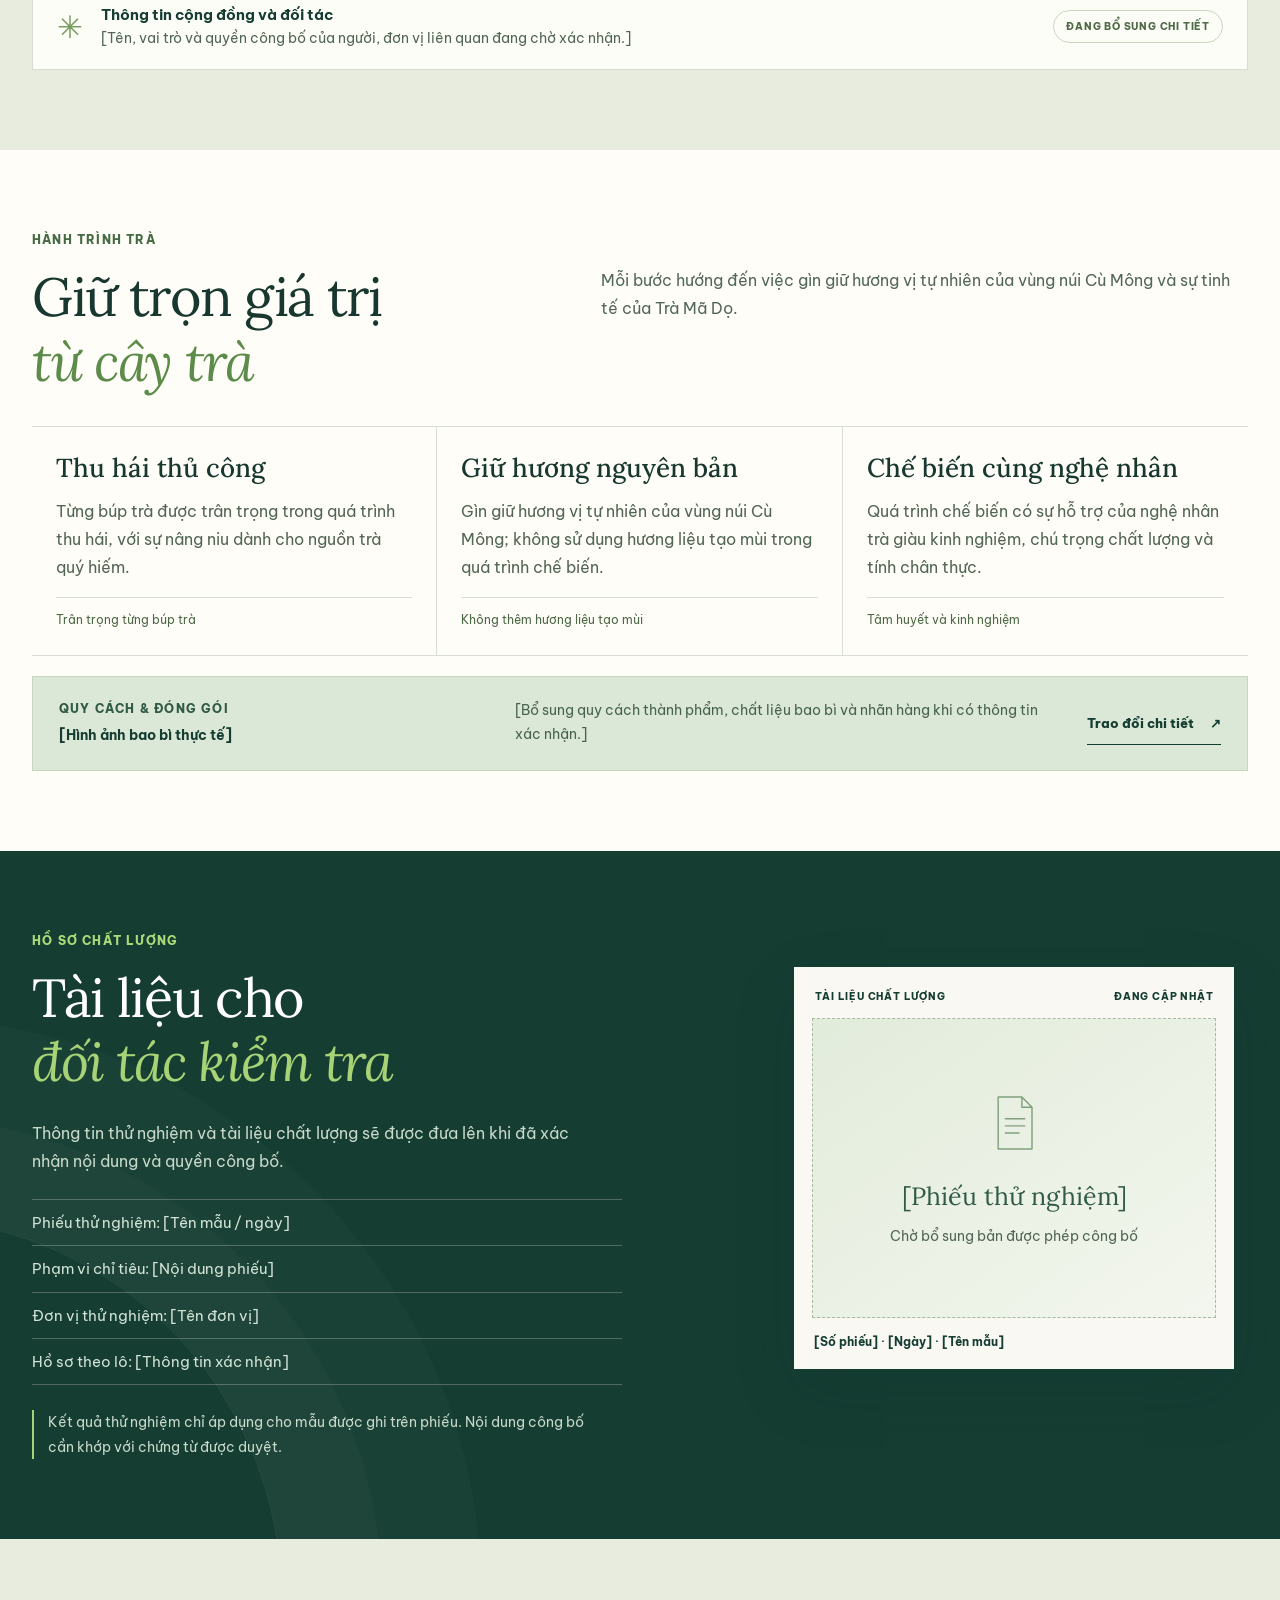
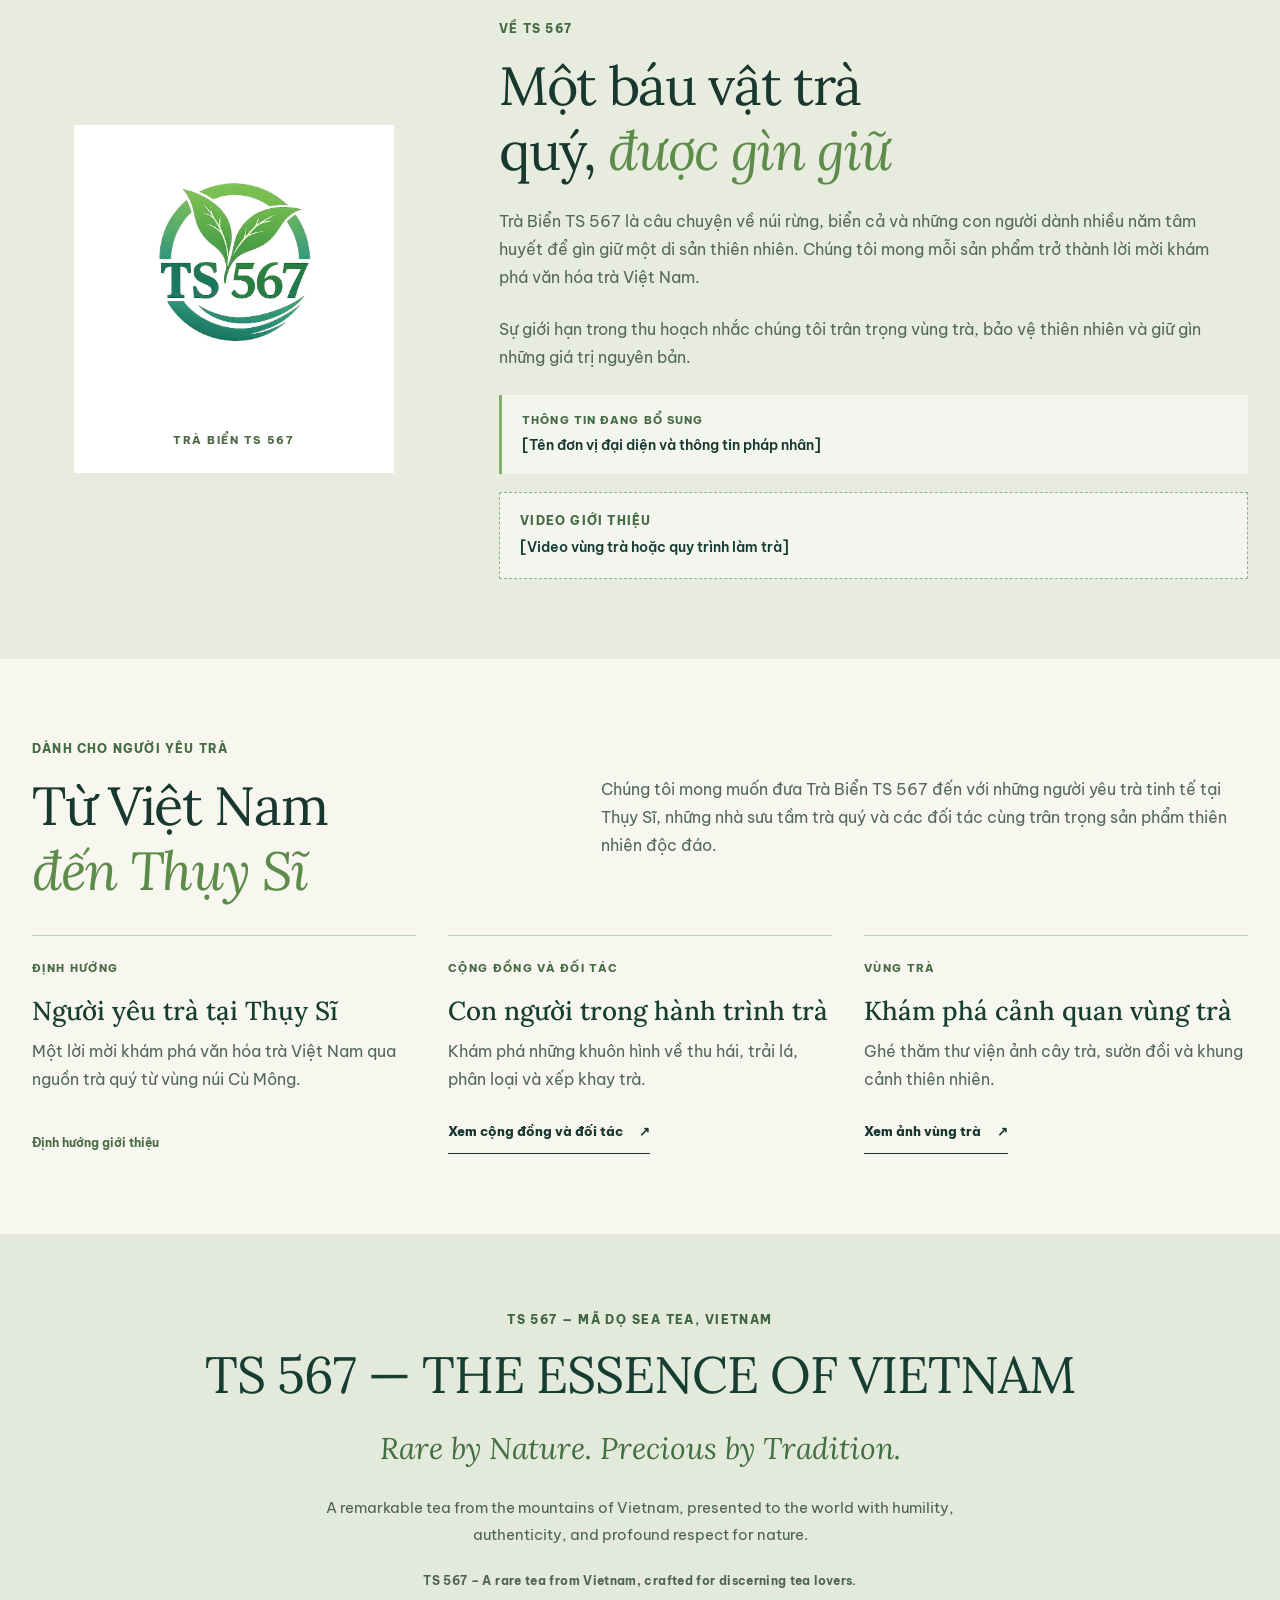
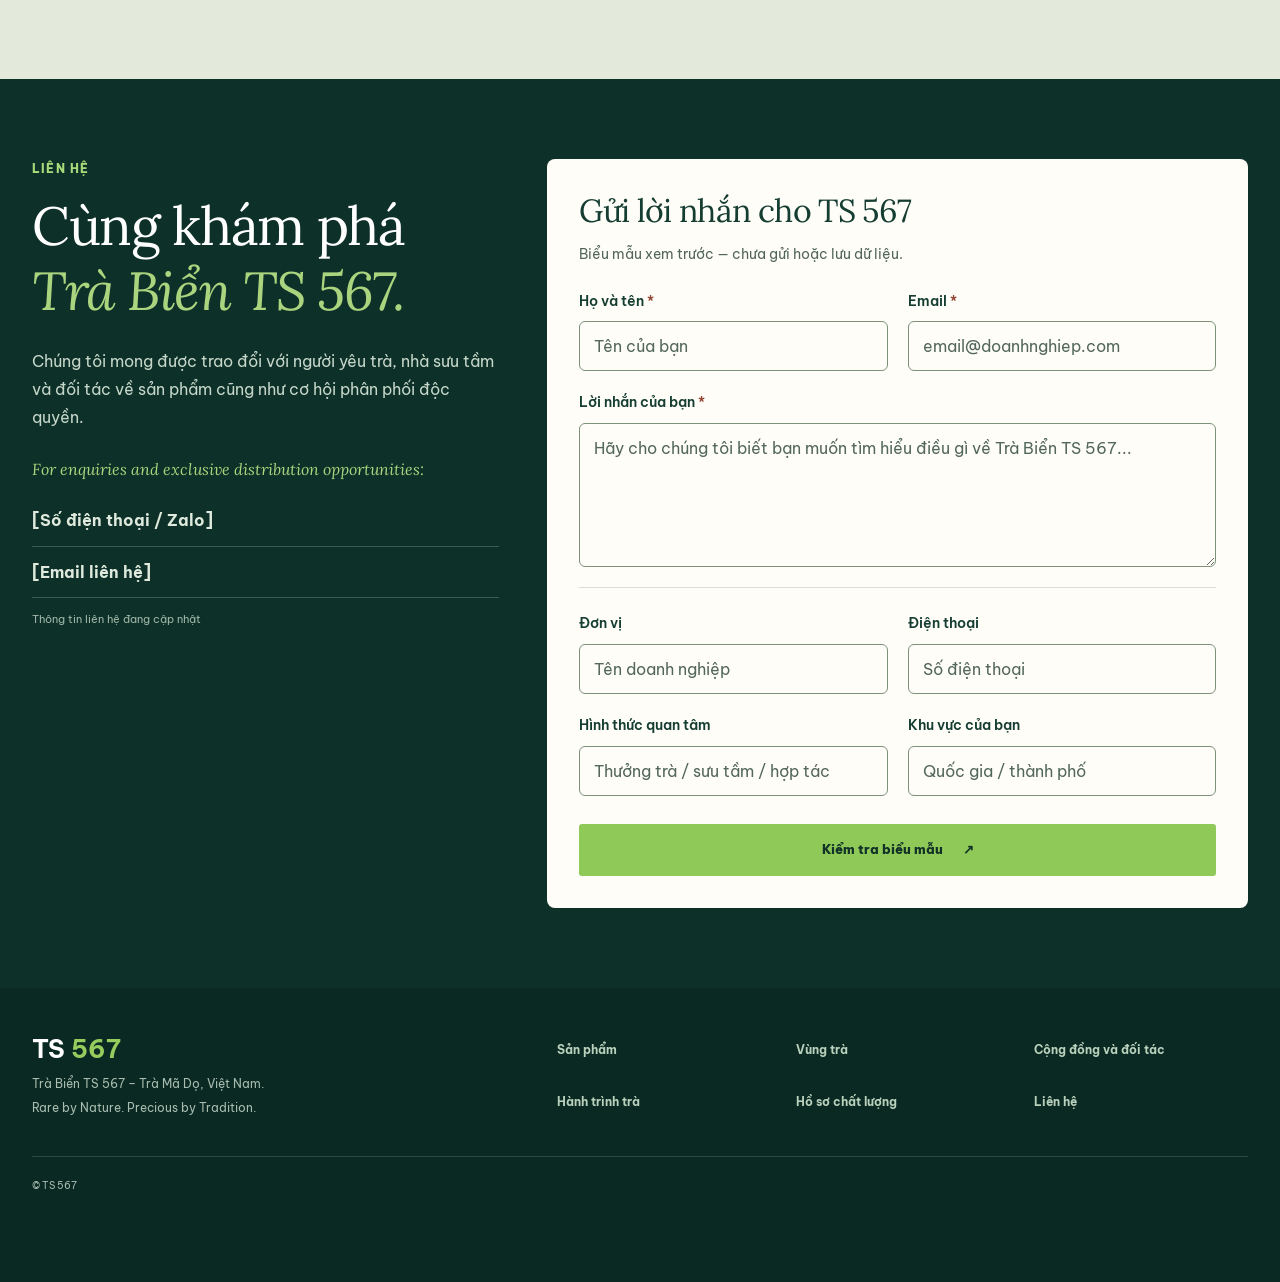
==== commit 96cd7dcd: "Fill opening viewport and reveal back-to-top after the introduction" ====
--- a/index.html
+++ b/index.html
@@ -13,8 +13,8 @@
     <link rel="alternate" hreflang="zh-TW" href="https://minhquang170405-create.github.io/Fresh-tea-supplier/zh-tw.html" />
     <link rel="alternate" hreflang="x-default" href="https://minhquang170405-create.github.io/Fresh-tea-supplier/" />
     <link rel="stylesheet" href="fonts.css" />
-    <link rel="stylesheet" href="styles.css?v=20261109f" />
-    <script src="script.js?v=20261109f" defer></script>
+    <link rel="stylesheet" href="styles.css?v=20261112a" />
+    <script src="script.js?v=20261112a" defer></script>
   </head>
   <body id="top">
     <a class="skip-link" href="#main">Bỏ qua điều hướng</a>
@@ -253,7 +253,7 @@
 
     <footer class="site-footer"><div class="wrap footer-layout"><div><strong>TS <span>567</span></strong><p>Trà Biển TS 567 – Trà Mã Dọ, Việt Nam.</p><p lang="en">Rare by Nature. Precious by Tradition.</p></div><div><a href="#san-pham">Sản phẩm</a><a href="#vung-tra">Vùng trà</a><a href="#cong-dong">Cộng đồng và đối tác</a><a href="#quy-trinh">Hành trình trà</a><a href="#thu-nghiem">Hồ sơ chất lượng</a><a href="#lien-he">Liên hệ</a></div><small>© TS 567</small></div></footer>
 
-    <a class="back-to-top" href="#top" aria-label="Lên đầu trang" title="Lên đầu trang"><svg viewBox="0 0 24 24" aria-hidden="true" focusable="false"><path d="M12 19V5M5 12l7-7 7 7" /></svg></a>
+    <a class="back-to-top" hidden href="#top" aria-label="Lên đầu trang" title="Lên đầu trang"><svg viewBox="0 0 24 24" aria-hidden="true" focusable="false"><path d="M12 19V5M5 12l7-7 7 7" /></svg></a>
 
   </body>
 </html>
--- a/styles.css
+++ b/styles.css
@@ -1,7 +1,7 @@
 /* TS 567: shared components and responsive adjustments, in cascade order. */
-:root{--forest:#153d32;--deep:#0d3028;--pine:#1f5140;--leaf:#8fc957;--cream:#f6f4ec;--paper:#fffdf8;--ink:#18382f;--muted:#53675a;--line:#d9dfd3;--shadow:0 22px 60px rgba(14,48,39,.13)}
+:root{--header-height:86px;--forest:#153d32;--deep:#0d3028;--pine:#1f5140;--leaf:#8fc957;--cream:#f6f4ec;--paper:#fffdf8;--ink:#18382f;--muted:#53675a;--line:#d9dfd3;--shadow:0 22px 60px rgba(14,48,39,.13)}
 *{box-sizing:border-box}
-html{scroll-behavior:smooth;scroll-padding-top:86px}
+html{scroll-behavior:smooth;scroll-padding-top:var(--header-height)}
 body{margin:0;background:var(--cream);color:var(--ink);font-family:'Be Vietnam Pro',Arial,sans-serif;font-size:16px;line-height:1.7;-webkit-font-smoothing:antialiased}
 button{font:inherit}
 input{font:inherit}
@@ -15,7 +15,7 @@
 .skip-link{position:absolute;left:16px;top:-60px;z-index:1000;background:#fff;padding:10px 18px;color:#0d3028}
 .skip-link:focus{top:8px}
 :focus-visible{outline:3px solid #cb823c;outline-offset:3px}
-.site-header{height:86px;background:var(--paper);border-bottom:1px solid #e7e8df;position:sticky;top:0;z-index:40}
+.site-header{height:var(--header-height);background:var(--paper);border-bottom:1px solid #e7e8df;position:sticky;top:0;z-index:40}
 .nav-shell{height:100%;display:flex;align-items:center;justify-content:space-between}
 .brand{display:inline-flex;align-items:center;gap:10px;text-decoration:none;flex:none}
 .brand-image{width:53px;height:53px;overflow:hidden;background:white;border-radius:50%;border:1px solid #e3e9dc;position:relative}
@@ -190,9 +190,9 @@
 .site-header{box-shadow:0 8px 24px rgba(9,42,30,.1)}
 .site-nav a{min-height:44px;display:inline-flex;align-items:center}
 .site-nav .nav-cta{min-height:48px}
-.hero-reference{position:relative;display:block;min-height:630px;background:radial-gradient(circle at 78% 75%,rgba(110,157,96,.28),transparent 38%),linear-gradient(115deg,#0c3027 4%,#164c38 62%,#1c5840 100%);overflow:hidden}
+.hero-reference{position:relative;display:flex;flex-direction:column;justify-content:center;min-height:calc(100vh - var(--header-height));min-height:calc(100dvh - var(--header-height));background:radial-gradient(circle at 78% 75%,rgba(110,157,96,.28),transparent 38%),linear-gradient(115deg,#0c3027 4%,#164c38 62%,#1c5840 100%);overflow:hidden}
 .hero-reference:before{content:"";position:absolute;inset:0;background:repeating-radial-gradient(ellipse at 85% 96%,transparent 0 51px,rgba(224,247,214,.045) 52px 53px,transparent 54px 91px);pointer-events:none}
-.hero-reference .hero-copy{width:64%;min-height:630px;background:transparent}
+.hero-reference .hero-copy{width:64%;min-height:630px;background:transparent;flex:none}
 .hero-reference .hero-inner{max-width:830px;padding-top:90px;padding-bottom:90px;padding-right:36px}
 .hero-reference h1{font-size:clamp(48px,4.5vw,76px);max-width:710px;line-height:1.12}
 .hero-reference h1 span{font-size:.74em;line-height:1.22;max-width:620px;margin-top:10px}
@@ -251,6 +251,7 @@
 .future-grid small{font-size:12px;font-weight:700;color:#476b43;margin-top:auto}
 .future-grid .text-link{align-self:flex-start;margin-top:auto}
 .back-to-top{position:fixed;right:calc(24px + env(safe-area-inset-right));bottom:calc(24px + env(safe-area-inset-bottom));z-index:30;display:grid;place-items:center;width:56px;height:56px;border:2px solid var(--pine);border-radius:50%;background:var(--paper);color:var(--pine);box-shadow:0 8px 24px rgba(9,42,30,.18);text-decoration:none;touch-action:manipulation;transition:transform .2s,background-color .2s,color .2s,box-shadow .2s}
+.back-to-top[hidden]{display:none}
 .back-to-top svg{width:24px;height:24px;fill:none;stroke:currentColor;stroke-width:2;stroke-linecap:round;stroke-linejoin:round}
 .back-to-top:is(:hover,:focus-visible){background:var(--pine);color:var(--paper);transform:translateY(-3px);box-shadow:0 12px 28px rgba(9,42,30,.24)}
 
@@ -304,7 +305,6 @@
 html[lang^="zh"] .hero-reference h1 span{font-size:.66em}
 html[lang^="zh"] .eyebrow{letter-spacing:.06em}
 @media (max-width:980px) {
-  .hero-reference{min-height:0}
   .hero-reference .hero-copy{width:100%;min-height:0}
   .hero-reference .hero-inner{max-width:none;padding:72px max(28px,calc((100vw - 760px)/2)) 50px}
   .hero-reference .hero-media{position:relative;top:auto;right:auto;width:calc(100% - 56px);min-height:0;margin:0 auto 45px}
@@ -323,7 +323,7 @@
   .rarity-story{margin-top:40px;padding:34px}
 }
 @media (max-width:1100px) {
-  .site-header{height:72px}
+  :root{--header-height:72px}
   .brand-image{width:45px;height:45px}
   .brand-image img{width:81px;left:-18px;top:-35px}
   .brand-copy strong{font-size:22px}
@@ -333,7 +333,6 @@
   .site-nav.open{display:flex}
   .site-nav a{padding:12px 5px;font-size:14px}
   .site-nav .nav-cta{margin-top:10px;justify-content:space-between;padding:15px}
-  html{scroll-padding-top:72px}
   .site-nav a:not(.nav-cta)::after{right:auto;width:90px;bottom:3px}
   .brand{margin-right:auto}
   .language-switcher summary{min-height:46px}
@@ -385,7 +384,7 @@
   .gallery-shell{--gallery-photo-height:330px}
 }
 
-.hero-reference .hero-photo{margin:0;aspect-ratio:4/3;min-height:0;background:#214b39}
+.hero-reference .hero-photo{flex:none;margin:0;aspect-ratio:4/3;min-height:0;background:#214b39}
 .hero-photo img{position:absolute;inset:0;display:block;width:100%;height:100%;object-fit:cover;object-position:center 54%}
 @media (max-width:980px) {
   .hero-reference .hero-photo{height:auto;aspect-ratio:16/9;margin:0 auto 45px}
@@ -464,7 +463,7 @@
   .site-footer{padding:40px 0 88px}
 }
 @media (min-width:981px) {
-  .hero-reference{display:grid;grid-template-columns:minmax(0,1.05fr) minmax(0,.95fr);gap:48px;align-items:center;min-height:560px;padding:64px max(32px,calc((100% - 1240px)/2))}
+  .hero-reference{display:grid;grid-template-columns:minmax(0,1.05fr) minmax(0,.95fr);gap:48px;align-items:center;padding:64px max(32px,calc((100% - 1240px)/2))}
   .hero-reference .hero-copy{width:100%;min-height:0;overflow:visible}
   .hero-reference .hero-inner{max-width:none;padding:0}
   .hero-reference h1{font-size:clamp(52px,4.5vw,68px)}
